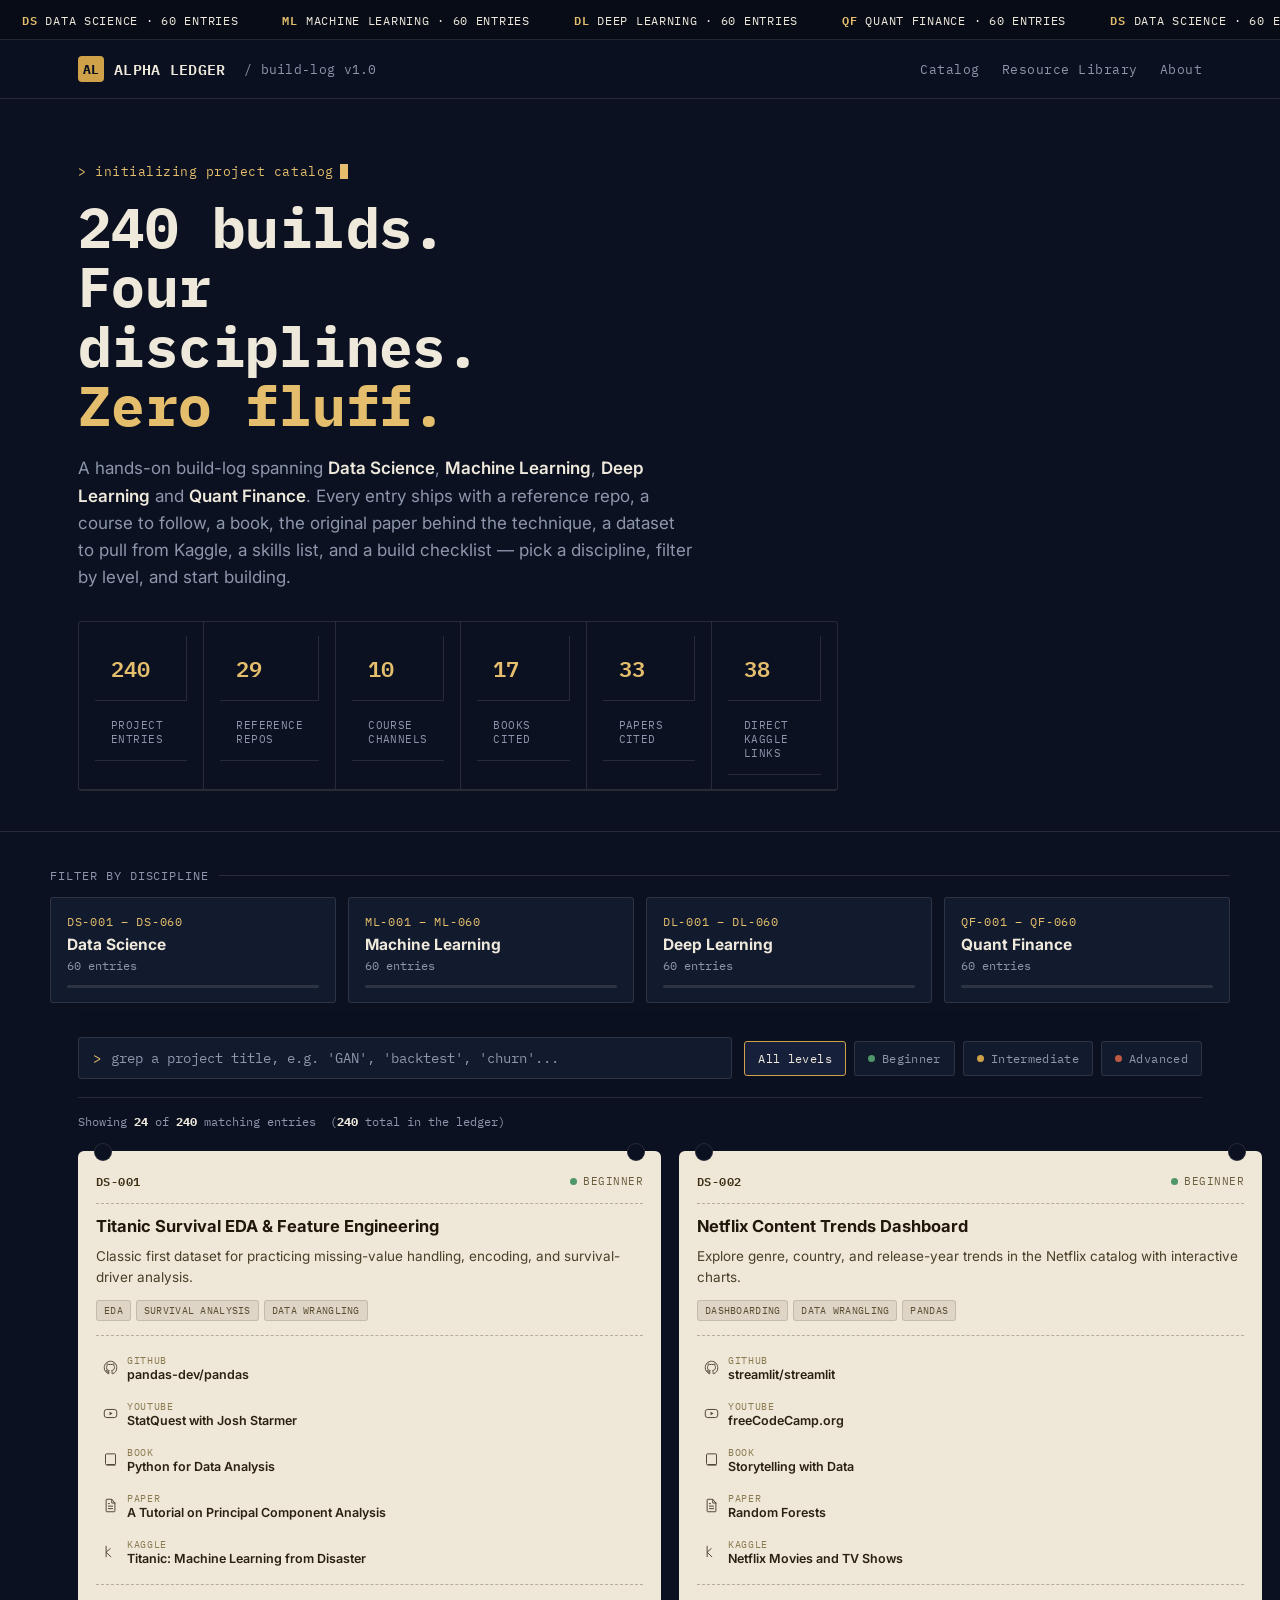
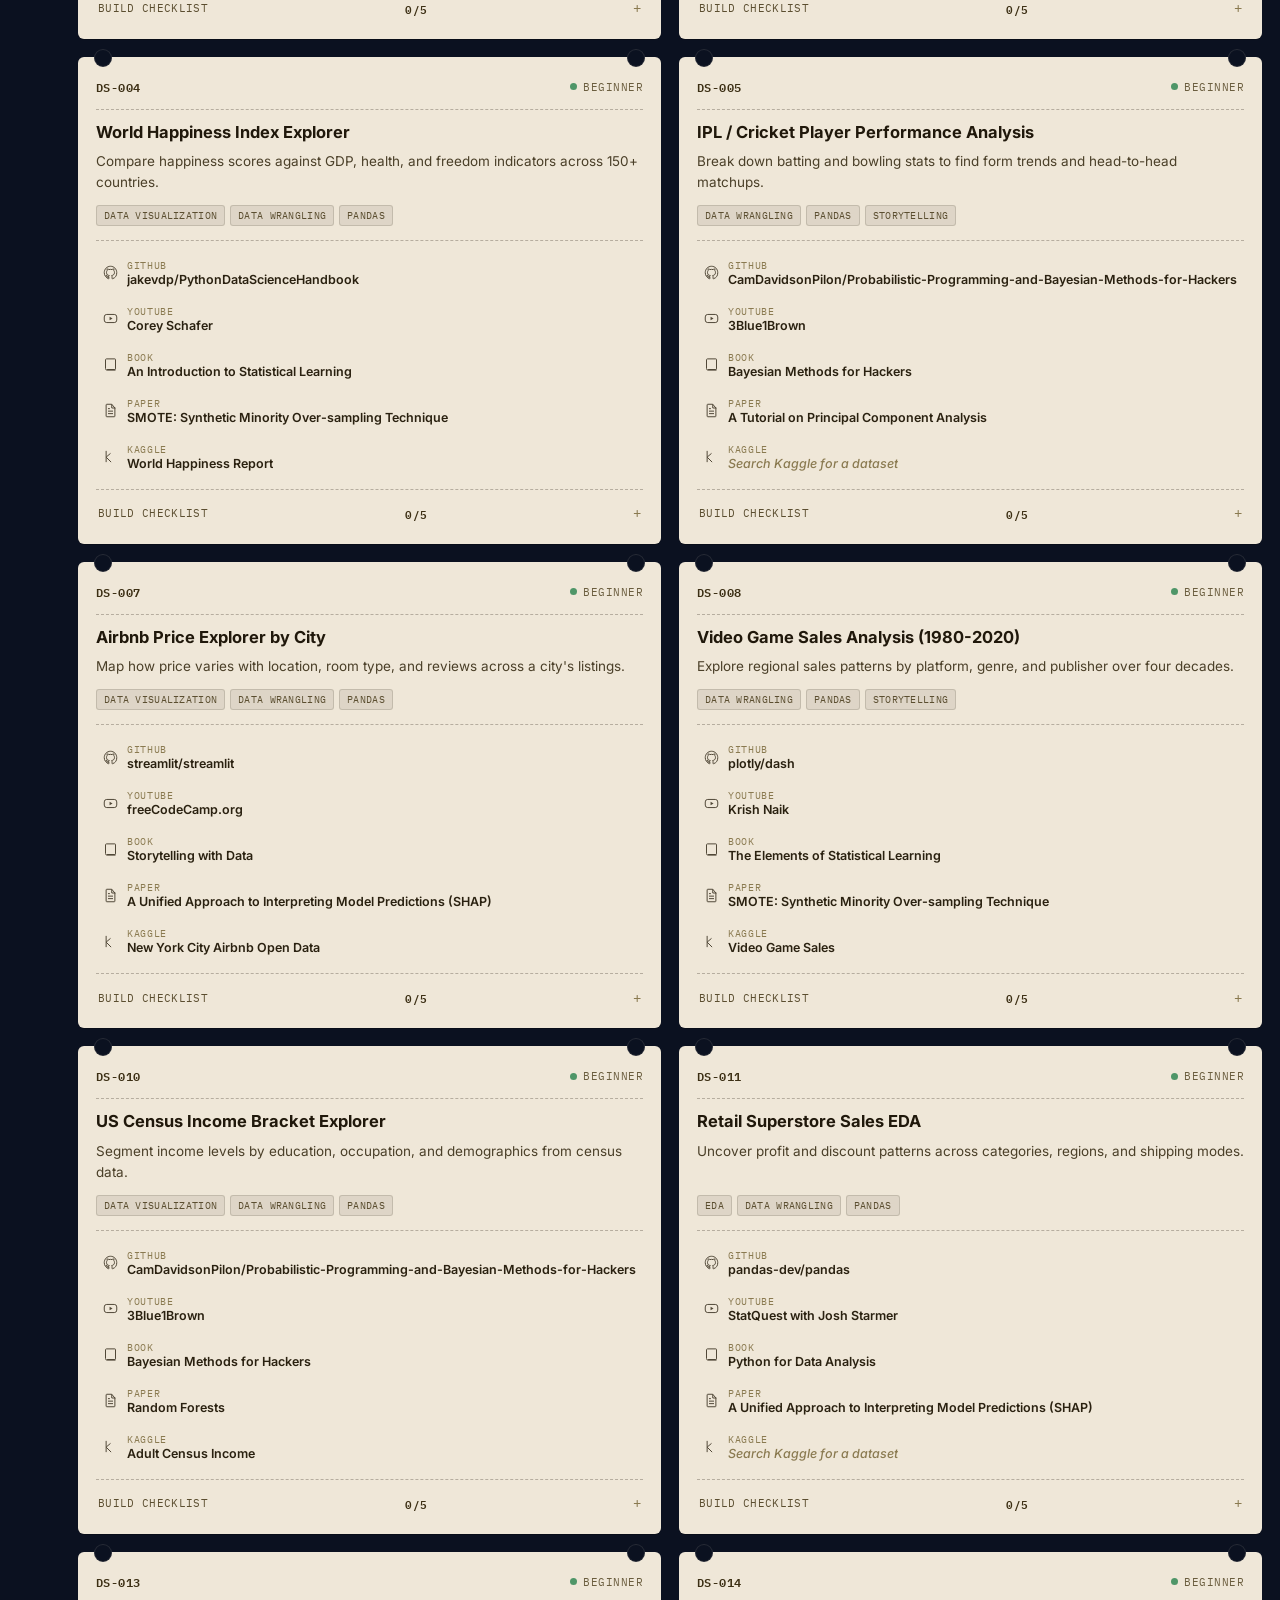
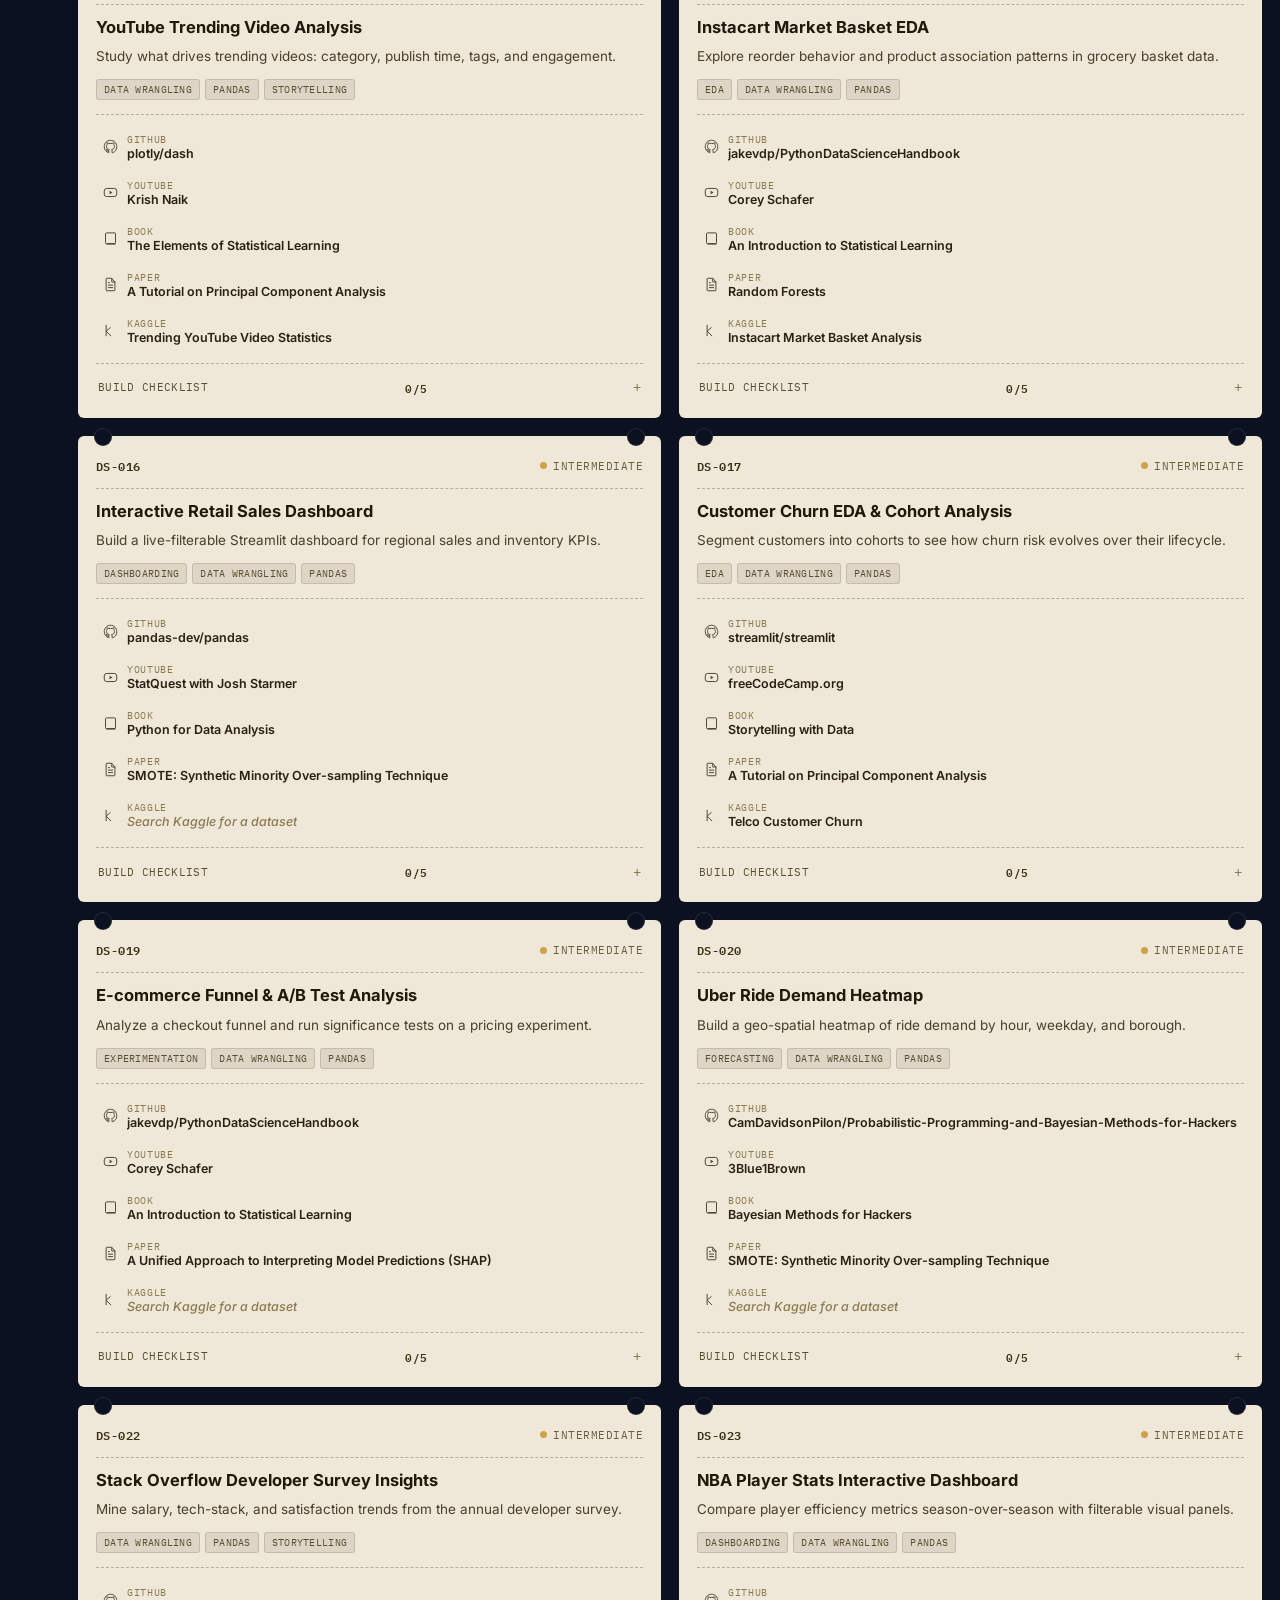
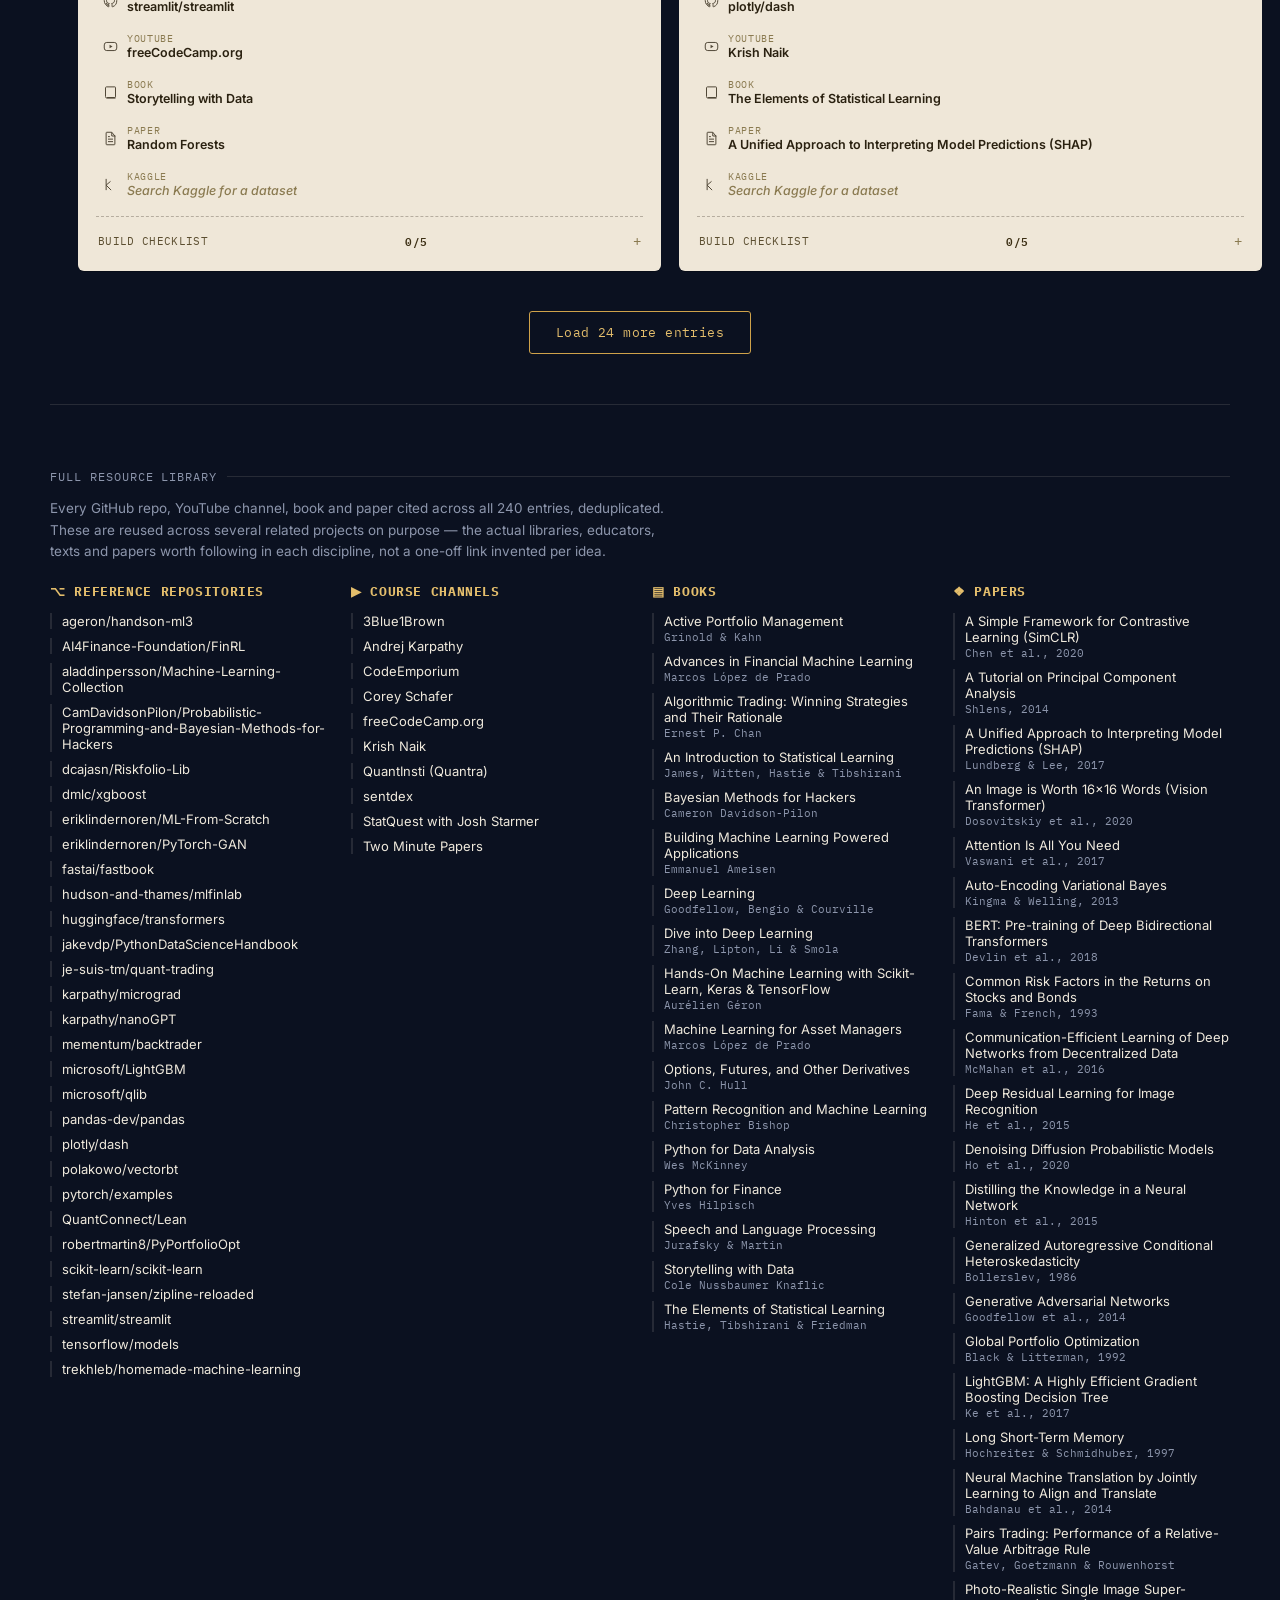
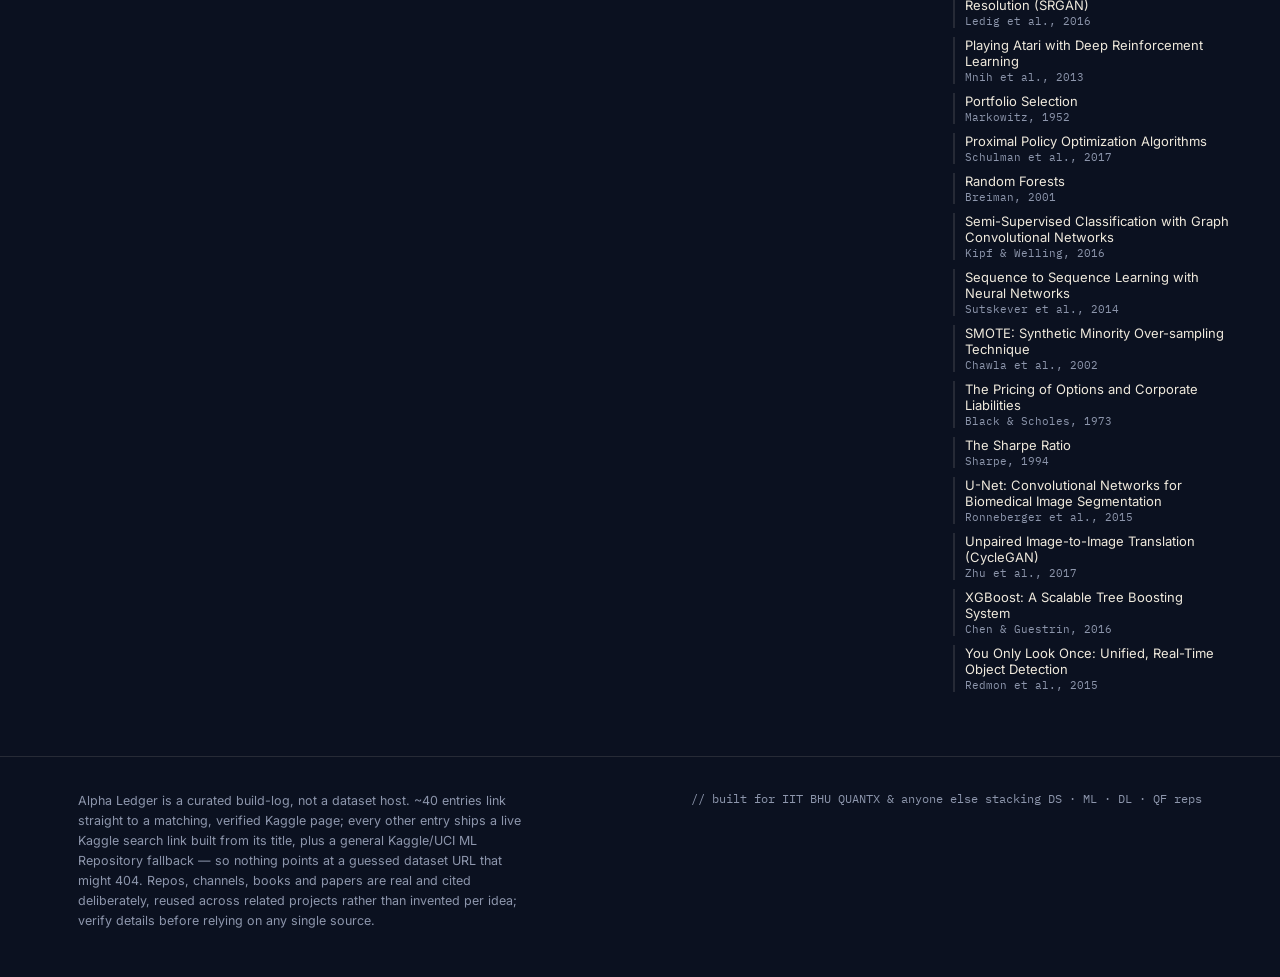
==== index.html @ 541d2e41 "Add files via upload" ====
<!DOCTYPE html>
<html lang="en">
<head>
<meta charset="UTF-8">
<meta name="viewport" content="width=device-width, initial-scale=1.0">
<title>Alpha Ledger — 240 Build-Along Projects for DS, ML, DL &amp; Quant Finance</title>
<meta name="description" content="A build-log of 240 hands-on projects across Data Science, Machine Learning, Deep Learning and Quant Finance — each entry ships with a reference repo, a course, a book, a paper, a Kaggle dataset, a skills list, and a build checklist.">
<link rel="preconnect" href="https://fonts.googleapis.com">
<link rel="preconnect" href="https://fonts.gstatic.com" crossorigin>
<link href="https://fonts.googleapis.com/css2?family=IBM+Plex+Mono:wght@400;500;600;700&family=Inter:wght@400;500;600;700;800&display=swap" rel="stylesheet">
<style>
  :root{
    --ink: #0B1120;
    --ink-panel: #121A2E;
    --ink-panel-2: #16203A;
    --line: rgba(238,231,214,0.12);
    --line-strong: rgba(238,231,214,0.22);
    --paper: #EFE7D8;
    --paper-dim: #E4DAC5;
    --ink-text: #EFE9DC;
    --ink-muted: #8D96AC;
    --gold: #CFA24A;
    --gold-bright: #E4BE6C;
    --green: #4F9668;
    --amber: #CFA24A;
    --red: #BD5843;
    --mono: 'IBM Plex Mono', ui-monospace, SFMono-Regular, Menlo, monospace;
    --sans: 'Inter', -apple-system, BlinkMacSystemFont, 'Segoe UI', sans-serif;
    --radius: 3px;
  }

  *{box-sizing:border-box;}
  html{scroll-behavior:smooth;}
  body{
    margin:0;
    background:var(--ink);
    color:var(--ink-text);
    font-family:var(--sans);
    -webkit-font-smoothing:antialiased;
  }
  a{color:inherit;}
  img,svg{display:block;}
  ::selection{background:var(--gold); color:var(--ink);}

  :focus-visible{outline:2px solid var(--gold-bright); outline-offset:2px;}

  .wrap{max-width:1180px; margin:0 auto; padding:0 28px;}

  /* ---------- Ticker ---------- */
  .ticker{
    background:#080C17;
    border-bottom:1px solid var(--line);
    overflow:hidden;
    white-space:nowrap;
    padding:9px 0;
  }
  .ticker-track{
    display:inline-flex;
    animation: ticker-scroll 38s linear infinite;
    will-change: transform;
  }
  .ticker-track span{
    font-family:var(--mono);
    font-size:12px;
    letter-spacing:0.06em;
    color:var(--ink-muted);
    padding:0 22px;
    display:inline-flex;
    align-items:center;
    gap:8px;
  }
  .ticker-track span b{ color:var(--gold-bright); font-weight:600; }
  .ticker-track span em{ color:var(--ink-text); font-style:normal; }
  @keyframes ticker-scroll{
    from{ transform:translateX(0); }
    to{ transform:translateX(-50%); }
  }

  /* ---------- Nav ---------- */
  header.site{
    position:sticky; top:0; z-index:40;
    background:rgba(11,17,32,0.92);
    backdrop-filter:blur(8px);
    border-bottom:1px solid var(--line);
  }
  nav.wrap{
    display:flex; align-items:center; justify-content:space-between;
    padding:16px 28px;
    gap:20px;
  }
  .brand{
    display:flex; align-items:center; gap:10px;
    font-family:var(--mono); font-weight:600; font-size:15px;
    letter-spacing:0.02em;
    text-decoration:none;
  }
  .brand .mark{
    width:26px; height:26px; border-radius:4px;
    background:var(--gold); color:var(--ink);
    display:flex; align-items:center; justify-content:center;
    font-family:var(--mono); font-weight:700; font-size:13px;
  }
  .brand small{ color:var(--ink-muted); font-weight:400; }
  .nav-links{
    display:flex; align-items:center; gap:22px;
    font-family:var(--mono); font-size:12.5px; letter-spacing:0.04em;
    color:var(--ink-muted);
  }
  .nav-links a{ text-decoration:none; }
  .nav-links a:hover{ color:var(--gold-bright); }

  /* ---------- Hero ---------- */
  .hero{ padding:64px 0 40px; border-bottom:1px solid var(--line); }
  .hero-eyebrow{
    font-family:var(--mono); font-size:13px; color:var(--gold-bright);
    letter-spacing:0.04em; margin-bottom:18px;
    display:flex; align-items:center; gap:2px;
  }
  .cursor{
    display:inline-block; width:8px; height:15px; background:var(--gold-bright);
    margin-left:4px; animation: blink 1s step-end infinite;
  }
  @media (prefers-reduced-motion: reduce){ .cursor{ animation:none; opacity:1; } }
  @keyframes blink{ 50%{ opacity:0; } }

  .hero h1{
    font-family:var(--mono);
    font-weight:700;
    font-size:clamp(32px, 5.2vw, 56px);
    line-height:1.06;
    letter-spacing:-0.01em;
    margin:0 0 20px;
    max-width:16ch;
  }
  .hero h1 .accent{ color:var(--gold-bright); }
  .hero p.lede{
    font-size:17px; line-height:1.6; color:var(--ink-muted);
    max-width:56ch; margin:0 0 30px;
  }
  .hero p.lede b{ color:var(--ink-text); font-weight:600; }

  .hero-stats{
    display:flex; flex-wrap:wrap; gap:0;
    border:1px solid var(--line); border-radius:var(--radius);
    overflow:hidden; max-width:760px;
  }
  .hero-stats div{
    flex:1 1 110px; padding:14px 16px;
    border-right:1px solid var(--line);
    border-bottom:1px solid var(--line);
  }
  .hero-stats div:last-child{ border-right:none; }
  .hero-stats .num{ font-family:var(--mono); font-size:22px; font-weight:600; color:var(--gold-bright); }
  .hero-stats .label{ font-family:var(--mono); font-size:11px; color:var(--ink-muted); letter-spacing:0.04em; margin-top:3px; text-transform:uppercase; }

  /* ---------- Category tiles ---------- */
  .categories{ padding:36px 0 8px; }
  .section-label{
    font-family:var(--mono); font-size:12px; letter-spacing:0.08em;
    color:var(--ink-muted); text-transform:uppercase; margin-bottom:14px;
    display:flex; align-items:center; gap:10px;
  }
  .section-label::after{ content:''; flex:1; height:1px; background:var(--line); }

  .cat-grid{
    display:grid; grid-template-columns:repeat(4,1fr); gap:12px;
  }
  .cat-tile{
    background:var(--ink-panel);
    border:1px solid var(--line);
    border-radius:var(--radius);
    padding:16px 16px 14px;
    cursor:pointer;
    text-align:left;
    font-family:inherit;
    color:inherit;
    transition:border-color .15s ease, background .15s ease, transform .15s ease;
    position:relative;
  }
  .cat-tile:hover{ border-color:var(--line-strong); transform:translateY(-2px); }
  .cat-tile.active{ border-color:var(--gold); background:var(--ink-panel-2); }
  .cat-tile .code{ font-family:var(--mono); font-size:12px; color:var(--gold-bright); letter-spacing:0.06em; }
  .cat-tile .name{ font-weight:700; font-size:15.5px; margin-top:6px; }
  .cat-tile .count{ font-family:var(--mono); font-size:12px; color:var(--ink-muted); margin-top:4px; }
  .cat-tile .bar{ height:3px; background:var(--line); border-radius:2px; margin-top:12px; overflow:hidden; }
  .cat-tile .bar i{ display:block; height:100%; width:100%; background:var(--gold); opacity:0; transition:opacity .15s; }
  .cat-tile.active .bar i{ opacity:1; }

  /* ---------- Controls ---------- */
  .controls{
    padding:26px 0 18px;
    display:flex; flex-wrap:wrap; gap:12px; align-items:center;
    border-bottom:1px solid var(--line);
    position:sticky; top:63px; z-index:30;
    background:rgba(11,17,32,0.96);
    backdrop-filter:blur(8px);
  }
  .search-box{
    display:flex; align-items:center; gap:8px;
    background:var(--ink-panel); border:1px solid var(--line); border-radius:var(--radius);
    padding:10px 14px; flex:1 1 260px; min-width:220px;
  }
  .search-box:focus-within{ border-color:var(--gold); }
  .search-box span.prompt{ font-family:var(--mono); color:var(--gold-bright); font-size:14px; }
  .search-box input{
    border:none; outline:none; background:transparent; color:var(--ink-text);
    font-family:var(--mono); font-size:13.5px; width:100%;
  }
  .search-box input::placeholder{ color:var(--ink-muted); }

  .diff-chips{ display:flex; gap:8px; flex-wrap:wrap; }
  .chip{
    font-family:var(--mono); font-size:12px; letter-spacing:0.03em;
    padding:9px 13px; border-radius:var(--radius); border:1px solid var(--line);
    background:var(--ink-panel); color:var(--ink-muted); cursor:pointer;
    display:flex; align-items:center; gap:7px;
    transition:all .15s;
  }
  .chip:hover{ color:var(--ink-text); border-color:var(--line-strong); }
  .chip.active{ color:var(--ink-text); border-color:var(--gold); background:var(--ink-panel-2); }
  .chip .dot{ width:7px; height:7px; border-radius:50%; background:var(--ink-muted); }
  .chip[data-diff="Beginner"] .dot{ background:var(--green); }
  .chip[data-diff="Intermediate"] .dot{ background:var(--amber); }
  .chip[data-diff="Advanced"] .dot{ background:var(--red); }

  .result-line{
    font-family:var(--mono); font-size:12px; color:var(--ink-muted);
    padding:16px 0 4px;
  }
  .result-line b{ color:var(--ink-text); }

  /* ---------- Grid & cards ---------- */
  .grid{
    display:grid; grid-template-columns:repeat(3, 1fr); gap:18px;
    padding:18px 0 10px;
  }
  .card{
    background:var(--paper);
    color:#20180B;
    border-radius:6px;
    position:relative;
    padding:16px 18px 17px;
    display:flex; flex-direction:column;
    box-shadow:0 1px 0 rgba(0,0,0,0.25);
  }
  .card::before, .card::after{
    content:'';
    position:absolute; top:-8px; width:16px; height:16px; border-radius:50%;
    background:var(--ink);
    border:1px solid var(--line);
  }
  .card::before{ left:16px; }
  .card::after{ right:16px; }

  .card-top{
    display:flex; align-items:center; justify-content:space-between;
    font-family:var(--mono); font-size:11.5px; letter-spacing:0.04em;
    padding-top:4px; margin-bottom:10px;
    color:#6B5E3F;
  }
  .card-top .pid{ font-weight:600; color:#3C2F14; }
  .card-top .diff{ display:flex; align-items:center; gap:6px; text-transform:uppercase; font-size:10.5px; }
  .card-top .diff .dot{ width:7px; height:7px; border-radius:50%; }
  .diff[data-d="Beginner"] .dot{ background:var(--green); }
  .diff[data-d="Intermediate"] .dot{ background:var(--amber); }
  .diff[data-d="Advanced"] .dot{ background:var(--red); }

  .perf{
    border-top:1px dashed rgba(32,24,11,0.28);
    margin:2px 0 12px;
  }

  .card h3{
    font-family:var(--sans); font-weight:700; font-size:16.5px; line-height:1.3;
    margin:0 0 8px;
  }
  .card p.blurb{
    font-size:13.5px; line-height:1.55; color:#4A3F28; margin:0 0 12px; flex:1;
  }

  .topic-chips{ display:flex; flex-wrap:wrap; gap:5px; margin:0 0 14px; }
  .topic-chips span{
    font-family:var(--mono); font-size:9.5px; letter-spacing:0.03em; text-transform:uppercase;
    background:rgba(32,24,11,0.08); color:#5B4E30; border:1px solid rgba(32,24,11,0.14);
    padding:3px 7px; border-radius:3px;
  }

  .res-list{ display:flex; flex-direction:column; gap:6px; border-top:1px dashed rgba(32,24,11,0.28); padding-top:12px; }
  .res-row{
    display:flex; align-items:center; gap:9px;
    text-decoration:none; color:#2A2110;
    font-size:12.5px;
    padding:6px 7px;
    border-radius:4px;
    transition:background .12s;
  }
  .res-row:hover{ background:rgba(32,24,11,0.07); }
  .res-row svg{ width:15px; height:15px; flex:0 0 auto; opacity:0.8; }
  .res-row .res-meta{ display:flex; flex-direction:column; overflow:hidden; }
  .res-row .res-kind{ font-family:var(--mono); font-size:9.5px; letter-spacing:0.07em; text-transform:uppercase; color:#8A7A50; }
  .res-row .res-name{ font-weight:600; white-space:nowrap; overflow:hidden; text-overflow:ellipsis; }
  .res-row .res-name.dim{ color:#8A7A50; font-weight:500; font-style:italic; }

  .checklist-block{
    margin-top:12px; border-top:1px dashed rgba(32,24,11,0.28); padding-top:10px;
  }
  .checklist-block summary{
    cursor:pointer; list-style:none; display:flex; align-items:center; justify-content:space-between;
    font-family:var(--mono); font-size:11px; letter-spacing:0.03em; text-transform:uppercase;
    color:#5B4E30; padding:4px 2px;
  }
  .checklist-block summary::-webkit-details-marker{ display:none; }
  .checklist-block summary::after{
    content:'+'; font-size:14px; color:#8A7A50; margin-left:8px; transition:transform .15s;
  }
  .checklist-block[open] summary::after{ content:'−'; }
  .checklist-block .progress{ font-weight:600; color:#3C2F14; }
  .checklist-items{ display:flex; flex-direction:column; gap:7px; margin:10px 0 2px; }
  .checklist-items label{
    display:flex; align-items:flex-start; gap:8px; font-size:12.5px; color:#3A2F17; line-height:1.4; cursor:pointer;
  }
  .checklist-items input[type="checkbox"]{
    margin-top:2px; accent-color:#8A6A2E; width:14px; height:14px; flex:0 0 auto; cursor:pointer;
  }
  .checklist-items input:checked + span{ text-decoration:line-through; color:#8A7A50; }

  .empty-state{
    grid-column:1/-1; text-align:center; padding:60px 20px; color:var(--ink-muted);
    font-family:var(--mono); font-size:13px; border:1px dashed var(--line); border-radius:var(--radius);
  }

  .load-more-wrap{ display:flex; justify-content:center; padding:30px 0 10px; }
  .load-more{
    font-family:var(--mono); font-size:13px; letter-spacing:0.03em;
    background:transparent; color:var(--gold-bright); border:1px solid var(--gold);
    padding:12px 26px; border-radius:var(--radius); cursor:pointer;
    transition:background .15s;
  }
  .load-more:hover{ background:rgba(207,162,74,0.1); }
  .load-more:disabled{ opacity:0.35; cursor:default; }

  /* ---------- Resource library ---------- */
  .library{ padding:64px 0; border-top:1px solid var(--line); margin-top:40px; }
  .library-grid{ display:grid; grid-template-columns:repeat(4,1fr); gap:24px; margin-top:20px; }
  .lib-col h4{
    font-family:var(--mono); font-size:12.5px; letter-spacing:0.05em; text-transform:uppercase;
    color:var(--gold-bright); margin:0 0 14px; display:flex; align-items:center; gap:8px;
  }
  .lib-col ul{ list-style:none; margin:0; padding:0; display:flex; flex-direction:column; gap:9px; }
  .lib-col li a{
    text-decoration:none; font-size:13px; color:var(--ink-text); display:flex; flex-direction:column;
    border-left:2px solid var(--line); padding-left:10px; transition:border-color .15s;
  }
  .lib-col li a:hover{ border-color:var(--gold); }
  .lib-col li a .sub{ font-family:var(--mono); font-size:11px; color:var(--ink-muted); margin-top:1px; }

  footer{
    border-top:1px solid var(--line); padding:34px 0 46px;
  }
  footer .wrap{ display:flex; flex-wrap:wrap; justify-content:space-between; gap:16px; align-items:flex-start; }
  footer p{
    font-size:12.5px; color:var(--ink-muted); max-width:56ch; line-height:1.6; margin:0;
  }
  footer .fmark{ font-family:var(--mono); font-size:12px; color:var(--ink-muted); }

  /* ---------- Responsive ---------- */
  @media (max-width: 980px){
    .grid{ grid-template-columns:repeat(2,1fr); }
    .cat-grid{ grid-template-columns:repeat(2,1fr); }
    .library-grid{ grid-template-columns:1fr 1fr; }
  }
  @media (max-width: 640px){
    .grid{ grid-template-columns:1fr; }
    .cat-grid{ grid-template-columns:1fr 1fr; }
    .library-grid{ grid-template-columns:1fr 1fr; }
    nav.wrap{ flex-wrap:wrap; }
    .nav-links{ display:none; }
    .hero{ padding:44px 0 32px; }
    .controls{ position:static; }
    .hero-stats div{ flex:1 1 45%; }
  }

  @media (prefers-reduced-motion: reduce){
    .ticker-track{ animation:none; }
    .cat-tile, .card{ transition:none; }
  }
</style>
</head>
<body>

<div class="ticker">
  <div class="ticker-track" id="tickerTrack"></div>
</div>

<header class="site">
  <nav class="wrap">
    <a href="#top" class="brand"><span class="mark">AL</span>ALPHA LEDGER<small>&nbsp;/ build-log v1.0</small></a>
    <div class="nav-links">
      <a href="#catalog">Catalog</a>
      <a href="#library">Resource Library</a>
      <a href="#about">About</a>
    </div>
  </nav>
</header>

<main>
  <section class="hero" id="top">
    <div class="wrap">
      <div class="hero-eyebrow">&gt; initializing project catalog<span class="cursor"></span></div>
      <h1>240 builds.<br>Four disciplines.<br><span class="accent">Zero fluff.</span></h1>
      <p class="lede">A hands-on build-log spanning <b>Data Science</b>, <b>Machine Learning</b>, <b>Deep Learning</b> and <b>Quant Finance</b>. Every entry ships with a reference repo, a course to follow, a book, the original paper behind the technique, a dataset to pull from Kaggle, a skills list, and a build checklist — pick a discipline, filter by level, and start building.</p>
      <div class="hero-stats" id="heroStats"></div>
    </div>
  </section>

  <section class="categories wrap" id="catalog">
    <div class="section-label">Filter by discipline</div>
    <div class="cat-grid" id="catGrid"></div>
  </section>

  <section class="wrap">
    <div class="controls">
      <label class="search-box">
        <span class="prompt">&gt;</span>
        <input id="searchInput" type="text" placeholder="grep a project title, e.g. 'GAN', 'backtest', 'churn'..." autocomplete="off">
      </label>
      <div class="diff-chips" id="diffChips">
        <button class="chip active" data-diff="All">All levels</button>
        <button class="chip" data-diff="Beginner"><span class="dot"></span>Beginner</button>
        <button class="chip" data-diff="Intermediate"><span class="dot"></span>Intermediate</button>
        <button class="chip" data-diff="Advanced"><span class="dot"></span>Advanced</button>
      </div>
    </div>
    <div class="result-line" id="resultLine"></div>
    <div class="grid" id="grid"></div>
    <div class="load-more-wrap">
      <button class="load-more" id="loadMoreBtn">Load 24 more entries</button>
    </div>
  </section>

  <section class="library wrap" id="library">
    <div class="section-label">Full resource library</div>
    <p style="color:var(--ink-muted); font-size:13.5px; max-width:70ch; line-height:1.6;">Every GitHub repo, YouTube channel, book and paper cited across all 240 entries, deduplicated. These are reused across several related projects on purpose — the actual libraries, educators, texts and papers worth following in each discipline, not a one-off link invented per idea.</p>
    <div class="library-grid">
      <div class="lib-col">
        <h4>⌥ Reference repositories</h4>
        <ul id="libRepos"></ul>
      </div>
      <div class="lib-col">
        <h4>▶ Course channels</h4>
        <ul id="libChannels"></ul>
      </div>
      <div class="lib-col">
        <h4>▤ Books</h4>
        <ul id="libBooks"></ul>
      </div>
      <div class="lib-col">
        <h4>❖ Papers</h4>
        <ul id="libPapers"></ul>
      </div>
    </div>
  </section>
</main>

<footer id="about">
  <div class="wrap">
    <p>Alpha Ledger is a curated build-log, not a dataset host. ~40 entries link straight to a matching, verified Kaggle page; every other entry ships a live Kaggle search link built from its title, plus a general Kaggle/UCI ML Repository fallback — so nothing points at a guessed dataset URL that might 404. Repos, channels, books and papers are real and cited deliberately, reused across related projects rather than invented per idea; verify details before relying on any single source.</p>
    <div class="fmark">// built for IIT BHU QUANTX &amp; anyone else stacking DS · ML · DL · QF reps</div>
  </div>
</footer>

<script id="project-data" type="application/json">[
  {
    "id": "DS-001",
    "category": "data-science",
    "categoryLabel": "Data Science",
    "title": "Titanic Survival EDA & Feature Engineering",
    "blurb": "Classic first dataset for practicing missing-value handling, encoding, and survival-driver analysis.",
    "difficulty": "Beginner",
    "topics": [
      "EDA",
      "Survival Analysis",
      "Data Wrangling"
    ],
    "github": {
      "name": "pandas-dev/pandas",
      "url": "https://github.com/pandas-dev/pandas"
    },
    "youtube": {
      "name": "StatQuest with Josh Starmer",
      "url": "https://www.youtube.com/@statquest"
    },
    "book": {
      "title": "Python for Data Analysis",
      "author": "Wes McKinney"
    },
    "paper": {
      "title": "A Tutorial on Principal Component Analysis",
      "authors": "Shlens, 2014",
      "url": "https://arxiv.org/abs/1404.1100"
    },
    "checklist": [
      "Source the dataset and load it into a notebook",
      "Clean & profile the data — nulls, dtypes, duplicates, outliers",
      "Explore with visualizations — distributions, correlations, trends",
      "Build the dashboard or report view",
      "Write up 3–5 key findings in plain language"
    ],
    "kaggle": {
      "name": "Titanic: Machine Learning from Disaster",
      "url": "https://www.kaggle.com/c/titanic"
    }
  },
  {
    "id": "DS-002",
    "category": "data-science",
    "categoryLabel": "Data Science",
    "title": "Netflix Content Trends Dashboard",
    "blurb": "Explore genre, country, and release-year trends in the Netflix catalog with interactive charts.",
    "difficulty": "Beginner",
    "topics": [
      "Dashboarding",
      "Data Wrangling",
      "pandas"
    ],
    "github": {
      "name": "streamlit/streamlit",
      "url": "https://github.com/streamlit/streamlit"
    },
    "youtube": {
      "name": "freeCodeCamp.org",
      "url": "https://www.youtube.com/@freecodecamp"
    },
    "book": {
      "title": "Storytelling with Data",
      "author": "Cole Nussbaumer Knaflic"
    },
    "paper": {
      "title": "Random Forests",
      "authors": "Breiman, 2001",
      "url": "https://www.stat.berkeley.edu/~breiman/randomforest2001.pdf"
    },
    "checklist": [
      "Source the dataset and load it into a notebook",
      "Clean & profile the data — nulls, dtypes, duplicates, outliers",
      "Explore with visualizations — distributions, correlations, trends",
      "Build the dashboard or report view",
      "Write up 3–5 key findings in plain language"
    ],
    "kaggle": {
      "name": "Netflix Movies and TV Shows",
      "url": "https://www.kaggle.com/datasets/shivamb/netflix-shows"
    }
  },
  {
    "id": "DS-003",
    "category": "data-science",
    "categoryLabel": "Data Science",
    "title": "COVID-19 Global Case Tracker",
    "blurb": "Visualize case and vaccination trends across countries using public health datasets.",
    "difficulty": "Beginner",
    "topics": [
      "Data Wrangling",
      "pandas",
      "Storytelling"
    ],
    "github": {
      "name": "plotly/dash",
      "url": "https://github.com/plotly/dash"
    },
    "youtube": {
      "name": "Krish Naik",
      "url": "https://www.youtube.com/@krishnaik06"
    },
    "book": {
      "title": "The Elements of Statistical Learning",
      "author": "Hastie, Tibshirani & Friedman"
    },
    "paper": {
      "title": "A Unified Approach to Interpreting Model Predictions (SHAP)",
      "authors": "Lundberg & Lee, 2017",
      "url": "https://arxiv.org/abs/1705.07874"
    },
    "checklist": [
      "Source the dataset and load it into a notebook",
      "Clean & profile the data — nulls, dtypes, duplicates, outliers",
      "Explore with visualizations — distributions, correlations, trends",
      "Build the dashboard or report view",
      "Write up 3–5 key findings in plain language"
    ],
    "kaggle": {
      "name": "Novel Corona Virus 2019 Dataset",
      "url": "https://www.kaggle.com/datasets/sudalairajkumar/novel-corona-virus-2019-dataset"
    }
  },
  {
    "id": "DS-004",
    "category": "data-science",
    "categoryLabel": "Data Science",
    "title": "World Happiness Index Explorer",
    "blurb": "Compare happiness scores against GDP, health, and freedom indicators across 150+ countries.",
    "difficulty": "Beginner",
    "topics": [
      "Data Visualization",
      "Data Wrangling",
      "pandas"
    ],
    "github": {
      "name": "jakevdp/PythonDataScienceHandbook",
      "url": "https://github.com/jakevdp/PythonDataScienceHandbook"
    },
    "youtube": {
      "name": "Corey Schafer",
      "url": "https://www.youtube.com/@coreyms"
    },
    "book": {
      "title": "An Introduction to Statistical Learning",
      "author": "James, Witten, Hastie & Tibshirani"
    },
    "paper": {
      "title": "SMOTE: Synthetic Minority Over-sampling Technique",
      "authors": "Chawla et al., 2002",
      "url": "https://arxiv.org/abs/1106.1813"
    },
    "checklist": [
      "Source the dataset and load it into a notebook",
      "Clean & profile the data — nulls, dtypes, duplicates, outliers",
      "Explore with visualizations — distributions, correlations, trends",
      "Build the dashboard or report view",
      "Write up 3–5 key findings in plain language"
    ],
    "kaggle": {
      "name": "World Happiness Report",
      "url": "https://www.kaggle.com/datasets/unsdsn/world-happiness"
    }
  },
  {
    "id": "DS-005",
    "category": "data-science",
    "categoryLabel": "Data Science",
    "title": "IPL / Cricket Player Performance Analysis",
    "blurb": "Break down batting and bowling stats to find form trends and head-to-head matchups.",
    "difficulty": "Beginner",
    "topics": [
      "Data Wrangling",
      "pandas",
      "Storytelling"
    ],
    "github": {
      "name": "CamDavidsonPilon/Probabilistic-Programming-and-Bayesian-Methods-for-Hackers",
      "url": "https://github.com/CamDavidsonPilon/Probabilistic-Programming-and-Bayesian-Methods-for-Hackers"
    },
    "youtube": {
      "name": "3Blue1Brown",
      "url": "https://www.youtube.com/@3blue1brown"
    },
    "book": {
      "title": "Bayesian Methods for Hackers",
      "author": "Cameron Davidson-Pilon"
    },
    "paper": {
      "title": "A Tutorial on Principal Component Analysis",
      "authors": "Shlens, 2014",
      "url": "https://arxiv.org/abs/1404.1100"
    },
    "checklist": [
      "Source the dataset and load it into a notebook",
      "Clean & profile the data — nulls, dtypes, duplicates, outliers",
      "Explore with visualizations — distributions, correlations, trends",
      "Build the dashboard or report view",
      "Write up 3–5 key findings in plain language"
    ]
  },
  {
    "id": "DS-006",
    "category": "data-science",
    "categoryLabel": "Data Science",
    "title": "Spotify Listening Trends Visualizer",
    "blurb": "Analyze audio features like tempo and danceability across genres and decades.",
    "difficulty": "Beginner",
    "topics": [
      "Data Wrangling",
      "pandas",
      "Storytelling"
    ],
    "github": {
      "name": "pandas-dev/pandas",
      "url": "https://github.com/pandas-dev/pandas"
    },
    "youtube": {
      "name": "StatQuest with Josh Starmer",
      "url": "https://www.youtube.com/@statquest"
    },
    "book": {
      "title": "Python for Data Analysis",
      "author": "Wes McKinney"
    },
    "paper": {
      "title": "Random Forests",
      "authors": "Breiman, 2001",
      "url": "https://www.stat.berkeley.edu/~breiman/randomforest2001.pdf"
    },
    "checklist": [
      "Source the dataset and load it into a notebook",
      "Clean & profile the data — nulls, dtypes, duplicates, outliers",
      "Explore with visualizations — distributions, correlations, trends",
      "Build the dashboard or report view",
      "Write up 3–5 key findings in plain language"
    ]
  },
  {
    "id": "DS-007",
    "category": "data-science",
    "categoryLabel": "Data Science",
    "title": "Airbnb Price Explorer by City",
    "blurb": "Map how price varies with location, room type, and reviews across a city's listings.",
    "difficulty": "Beginner",
    "topics": [
      "Data Visualization",
      "Data Wrangling",
      "pandas"
    ],
    "github": {
      "name": "streamlit/streamlit",
      "url": "https://github.com/streamlit/streamlit"
    },
    "youtube": {
      "name": "freeCodeCamp.org",
      "url": "https://www.youtube.com/@freecodecamp"
    },
    "book": {
      "title": "Storytelling with Data",
      "author": "Cole Nussbaumer Knaflic"
    },
    "paper": {
      "title": "A Unified Approach to Interpreting Model Predictions (SHAP)",
      "authors": "Lundberg & Lee, 2017",
      "url": "https://arxiv.org/abs/1705.07874"
    },
    "checklist": [
      "Source the dataset and load it into a notebook",
      "Clean & profile the data — nulls, dtypes, duplicates, outliers",
      "Explore with visualizations — distributions, correlations, trends",
      "Build the dashboard or report view",
      "Write up 3–5 key findings in plain language"
    ],
    "kaggle": {
      "name": "New York City Airbnb Open Data",
      "url": "https://www.kaggle.com/datasets/dgomonov/new-york-city-airbnb-open-data"
    }
  },
  {
    "id": "DS-008",
    "category": "data-science",
    "categoryLabel": "Data Science",
    "title": "Video Game Sales Analysis (1980-2020)",
    "blurb": "Explore regional sales patterns by platform, genre, and publisher over four decades.",
    "difficulty": "Beginner",
    "topics": [
      "Data Wrangling",
      "pandas",
      "Storytelling"
    ],
    "github": {
      "name": "plotly/dash",
      "url": "https://github.com/plotly/dash"
    },
    "youtube": {
      "name": "Krish Naik",
      "url": "https://www.youtube.com/@krishnaik06"
    },
    "book": {
      "title": "The Elements of Statistical Learning",
      "author": "Hastie, Tibshirani & Friedman"
    },
    "paper": {
      "title": "SMOTE: Synthetic Minority Over-sampling Technique",
      "authors": "Chawla et al., 2002",
      "url": "https://arxiv.org/abs/1106.1813"
    },
    "checklist": [
      "Source the dataset and load it into a notebook",
      "Clean & profile the data — nulls, dtypes, duplicates, outliers",
      "Explore with visualizations — distributions, correlations, trends",
      "Build the dashboard or report view",
      "Write up 3–5 key findings in plain language"
    ],
    "kaggle": {
      "name": "Video Game Sales",
      "url": "https://www.kaggle.com/datasets/gregorut/videogamesales"
    }
  },
  {
    "id": "DS-009",
    "category": "data-science",
    "categoryLabel": "Data Science",
    "title": "Global Population Growth Storyboard",
    "blurb": "Build a narrative visualization of population shifts and aging trends by region.",
    "difficulty": "Beginner",
    "topics": [
      "Data Wrangling",
      "pandas",
      "Storytelling"
    ],
    "github": {
      "name": "jakevdp/PythonDataScienceHandbook",
      "url": "https://github.com/jakevdp/PythonDataScienceHandbook"
    },
    "youtube": {
      "name": "Corey Schafer",
      "url": "https://www.youtube.com/@coreyms"
    },
    "book": {
      "title": "An Introduction to Statistical Learning",
      "author": "James, Witten, Hastie & Tibshirani"
    },
    "paper": {
      "title": "A Tutorial on Principal Component Analysis",
      "authors": "Shlens, 2014",
      "url": "https://arxiv.org/abs/1404.1100"
    },
    "checklist": [
      "Source the dataset and load it into a notebook",
      "Clean & profile the data — nulls, dtypes, duplicates, outliers",
      "Explore with visualizations — distributions, correlations, trends",
      "Build the dashboard or report view",
      "Write up 3–5 key findings in plain language"
    ]
  },
  {
    "id": "DS-010",
    "category": "data-science",
    "categoryLabel": "Data Science",
    "title": "US Census Income Bracket Explorer",
    "blurb": "Segment income levels by education, occupation, and demographics from census data.",
    "difficulty": "Beginner",
    "topics": [
      "Data Visualization",
      "Data Wrangling",
      "pandas"
    ],
    "github": {
      "name": "CamDavidsonPilon/Probabilistic-Programming-and-Bayesian-Methods-for-Hackers",
      "url": "https://github.com/CamDavidsonPilon/Probabilistic-Programming-and-Bayesian-Methods-for-Hackers"
    },
    "youtube": {
      "name": "3Blue1Brown",
      "url": "https://www.youtube.com/@3blue1brown"
    },
    "book": {
      "title": "Bayesian Methods for Hackers",
      "author": "Cameron Davidson-Pilon"
    },
    "paper": {
      "title": "Random Forests",
      "authors": "Breiman, 2001",
      "url": "https://www.stat.berkeley.edu/~breiman/randomforest2001.pdf"
    },
    "checklist": [
      "Source the dataset and load it into a notebook",
      "Clean & profile the data — nulls, dtypes, duplicates, outliers",
      "Explore with visualizations — distributions, correlations, trends",
      "Build the dashboard or report view",
      "Write up 3–5 key findings in plain language"
    ],
    "kaggle": {
      "name": "Adult Census Income",
      "url": "https://www.kaggle.com/datasets/uciml/adult-census-income"
    }
  },
  {
    "id": "DS-011",
    "category": "data-science",
    "categoryLabel": "Data Science",
    "title": "Retail Superstore Sales EDA",
    "blurb": "Uncover profit and discount patterns across categories, regions, and shipping modes.",
    "difficulty": "Beginner",
    "topics": [
      "EDA",
      "Data Wrangling",
      "pandas"
    ],
    "github": {
      "name": "pandas-dev/pandas",
      "url": "https://github.com/pandas-dev/pandas"
    },
    "youtube": {
      "name": "StatQuest with Josh Starmer",
      "url": "https://www.youtube.com/@statquest"
    },
    "book": {
      "title": "Python for Data Analysis",
      "author": "Wes McKinney"
    },
    "paper": {
      "title": "A Unified Approach to Interpreting Model Predictions (SHAP)",
      "authors": "Lundberg & Lee, 2017",
      "url": "https://arxiv.org/abs/1705.07874"
    },
    "checklist": [
      "Source the dataset and load it into a notebook",
      "Clean & profile the data — nulls, dtypes, duplicates, outliers",
      "Explore with visualizations — distributions, correlations, trends",
      "Build the dashboard or report view",
      "Write up 3–5 key findings in plain language"
    ]
  },
  {
    "id": "DS-012",
    "category": "data-science",
    "categoryLabel": "Data Science",
    "title": "Olympic Medal Trends Since 1896",
    "blurb": "Track medal counts by country, sport, and gender across Olympic history.",
    "difficulty": "Beginner",
    "topics": [
      "EDA",
      "Data Wrangling",
      "pandas"
    ],
    "github": {
      "name": "streamlit/streamlit",
      "url": "https://github.com/streamlit/streamlit"
    },
    "youtube": {
      "name": "freeCodeCamp.org",
      "url": "https://www.youtube.com/@freecodecamp"
    },
    "book": {
      "title": "Storytelling with Data",
      "author": "Cole Nussbaumer Knaflic"
    },
    "paper": {
      "title": "SMOTE: Synthetic Minority Over-sampling Technique",
      "authors": "Chawla et al., 2002",
      "url": "https://arxiv.org/abs/1106.1813"
    },
    "checklist": [
      "Source the dataset and load it into a notebook",
      "Clean & profile the data — nulls, dtypes, duplicates, outliers",
      "Explore with visualizations — distributions, correlations, trends",
      "Build the dashboard or report view",
      "Write up 3–5 key findings in plain language"
    ]
  },
  {
    "id": "DS-013",
    "category": "data-science",
    "categoryLabel": "Data Science",
    "title": "YouTube Trending Video Analysis",
    "blurb": "Study what drives trending videos: category, publish time, tags, and engagement.",
    "difficulty": "Beginner",
    "topics": [
      "Data Wrangling",
      "pandas",
      "Storytelling"
    ],
    "github": {
      "name": "plotly/dash",
      "url": "https://github.com/plotly/dash"
    },
    "youtube": {
      "name": "Krish Naik",
      "url": "https://www.youtube.com/@krishnaik06"
    },
    "book": {
      "title": "The Elements of Statistical Learning",
      "author": "Hastie, Tibshirani & Friedman"
    },
    "paper": {
      "title": "A Tutorial on Principal Component Analysis",
      "authors": "Shlens, 2014",
      "url": "https://arxiv.org/abs/1404.1100"
    },
    "checklist": [
      "Source the dataset and load it into a notebook",
      "Clean & profile the data — nulls, dtypes, duplicates, outliers",
      "Explore with visualizations — distributions, correlations, trends",
      "Build the dashboard or report view",
      "Write up 3–5 key findings in plain language"
    ],
    "kaggle": {
      "name": "Trending YouTube Video Statistics",
      "url": "https://www.kaggle.com/datasets/datasnaek/youtube-new"
    }
  },
  {
    "id": "DS-014",
    "category": "data-science",
    "categoryLabel": "Data Science",
    "title": "Instacart Market Basket EDA",
    "blurb": "Explore reorder behavior and product association patterns in grocery basket data.",
    "difficulty": "Beginner",
    "topics": [
      "EDA",
      "Data Wrangling",
      "pandas"
    ],
    "github": {
      "name": "jakevdp/PythonDataScienceHandbook",
      "url": "https://github.com/jakevdp/PythonDataScienceHandbook"
    },
    "youtube": {
      "name": "Corey Schafer",
      "url": "https://www.youtube.com/@coreyms"
    },
    "book": {
      "title": "An Introduction to Statistical Learning",
      "author": "James, Witten, Hastie & Tibshirani"
    },
    "paper": {
      "title": "Random Forests",
      "authors": "Breiman, 2001",
      "url": "https://www.stat.berkeley.edu/~breiman/randomforest2001.pdf"
    },
    "checklist": [
      "Source the dataset and load it into a notebook",
      "Clean & profile the data — nulls, dtypes, duplicates, outliers",
      "Explore with visualizations — distributions, correlations, trends",
      "Build the dashboard or report view",
      "Write up 3–5 key findings in plain language"
    ],
    "kaggle": {
      "name": "Instacart Market Basket Analysis",
      "url": "https://www.kaggle.com/c/instacart-market-basket-analysis"
    }
  },
  {
    "id": "DS-015",
    "category": "data-science",
    "categoryLabel": "Data Science",
    "title": "Air Quality Index City Comparison",
    "blurb": "Compare pollutant levels and seasonal AQI trends across major cities.",
    "difficulty": "Beginner",
    "topics": [
      "Data Wrangling",
      "pandas",
      "Storytelling"
    ],
    "github": {
      "name": "CamDavidsonPilon/Probabilistic-Programming-and-Bayesian-Methods-for-Hackers",
      "url": "https://github.com/CamDavidsonPilon/Probabilistic-Programming-and-Bayesian-Methods-for-Hackers"
    },
    "youtube": {
      "name": "3Blue1Brown",
      "url": "https://www.youtube.com/@3blue1brown"
    },
    "book": {
      "title": "Bayesian Methods for Hackers",
      "author": "Cameron Davidson-Pilon"
    },
    "paper": {
      "title": "A Unified Approach to Interpreting Model Predictions (SHAP)",
      "authors": "Lundberg & Lee, 2017",
      "url": "https://arxiv.org/abs/1705.07874"
    },
    "checklist": [
      "Source the dataset and load it into a notebook",
      "Clean & profile the data — nulls, dtypes, duplicates, outliers",
      "Explore with visualizations — distributions, correlations, trends",
      "Build the dashboard or report view",
      "Write up 3–5 key findings in plain language"
    ]
  },
  {
    "id": "DS-016",
    "category": "data-science",
    "categoryLabel": "Data Science",
    "title": "Interactive Retail Sales Dashboard",
    "blurb": "Build a live-filterable Streamlit dashboard for regional sales and inventory KPIs.",
    "difficulty": "Intermediate",
    "topics": [
      "Dashboarding",
      "Data Wrangling",
      "pandas"
    ],
    "github": {
      "name": "pandas-dev/pandas",
      "url": "https://github.com/pandas-dev/pandas"
    },
    "youtube": {
      "name": "StatQuest with Josh Starmer",
      "url": "https://www.youtube.com/@statquest"
    },
    "book": {
      "title": "Python for Data Analysis",
      "author": "Wes McKinney"
    },
    "paper": {
      "title": "SMOTE: Synthetic Minority Over-sampling Technique",
      "authors": "Chawla et al., 2002",
      "url": "https://arxiv.org/abs/1106.1813"
    },
    "checklist": [
      "Source the dataset and load it into a notebook",
      "Clean & profile the data — nulls, dtypes, duplicates, outliers",
      "Explore with visualizations — distributions, correlations, trends",
      "Build the dashboard or report view",
      "Write up 3–5 key findings in plain language"
    ]
  },
  {
    "id": "DS-017",
    "category": "data-science",
    "categoryLabel": "Data Science",
    "title": "Customer Churn EDA & Cohort Analysis",
    "blurb": "Segment customers into cohorts to see how churn risk evolves over their lifecycle.",
    "difficulty": "Intermediate",
    "topics": [
      "EDA",
      "Data Wrangling",
      "pandas"
    ],
    "github": {
      "name": "streamlit/streamlit",
      "url": "https://github.com/streamlit/streamlit"
    },
    "youtube": {
      "name": "freeCodeCamp.org",
      "url": "https://www.youtube.com/@freecodecamp"
    },
    "book": {
      "title": "Storytelling with Data",
      "author": "Cole Nussbaumer Knaflic"
    },
    "paper": {
      "title": "A Tutorial on Principal Component Analysis",
      "authors": "Shlens, 2014",
      "url": "https://arxiv.org/abs/1404.1100"
    },
    "checklist": [
      "Source the dataset and load it into a notebook",
      "Clean & profile the data — nulls, dtypes, duplicates, outliers",
      "Explore with visualizations — distributions, correlations, trends",
      "Build the dashboard or report view",
      "Write up 3–5 key findings in plain language"
    ],
    "kaggle": {
      "name": "Telco Customer Churn",
      "url": "https://www.kaggle.com/datasets/blastchar/telco-customer-churn"
    }
  },
  {
    "id": "DS-018",
    "category": "data-science",
    "categoryLabel": "Data Science",
    "title": "Real-Time COVID Dashboard with Live API",
    "blurb": "Pull live case data from a public API and auto-refresh a monitoring dashboard.",
    "difficulty": "Intermediate",
    "topics": [
      "Dashboarding",
      "Data Wrangling",
      "pandas"
    ],
    "github": {
      "name": "plotly/dash",
      "url": "https://github.com/plotly/dash"
    },
    "youtube": {
      "name": "Krish Naik",
      "url": "https://www.youtube.com/@krishnaik06"
    },
    "book": {
      "title": "The Elements of Statistical Learning",
      "author": "Hastie, Tibshirani & Friedman"
    },
    "paper": {
      "title": "Random Forests",
      "authors": "Breiman, 2001",
      "url": "https://www.stat.berkeley.edu/~breiman/randomforest2001.pdf"
    },
    "checklist": [
      "Source the dataset and load it into a notebook",
      "Clean & profile the data — nulls, dtypes, duplicates, outliers",
      "Explore with visualizations — distributions, correlations, trends",
      "Build the dashboard or report view",
      "Write up 3–5 key findings in plain language"
    ]
  },
  {
    "id": "DS-019",
    "category": "data-science",
    "categoryLabel": "Data Science",
    "title": "E-commerce Funnel & A/B Test Analysis",
    "blurb": "Analyze a checkout funnel and run significance tests on a pricing experiment.",
    "difficulty": "Intermediate",
    "topics": [
      "Experimentation",
      "Data Wrangling",
      "pandas"
    ],
    "github": {
      "name": "jakevdp/PythonDataScienceHandbook",
      "url": "https://github.com/jakevdp/PythonDataScienceHandbook"
    },
    "youtube": {
      "name": "Corey Schafer",
      "url": "https://www.youtube.com/@coreyms"
    },
    "book": {
      "title": "An Introduction to Statistical Learning",
      "author": "James, Witten, Hastie & Tibshirani"
    },
    "paper": {
      "title": "A Unified Approach to Interpreting Model Predictions (SHAP)",
      "authors": "Lundberg & Lee, 2017",
      "url": "https://arxiv.org/abs/1705.07874"
    },
    "checklist": [
      "Source the dataset and load it into a notebook",
      "Clean & profile the data — nulls, dtypes, duplicates, outliers",
      "Explore with visualizations — distributions, correlations, trends",
      "Build the dashboard or report view",
      "Write up 3–5 key findings in plain language"
    ]
  },
  {
    "id": "DS-020",
    "category": "data-science",
    "categoryLabel": "Data Science",
    "title": "Uber Ride Demand Heatmap",
    "blurb": "Build a geo-spatial heatmap of ride demand by hour, weekday, and borough.",
    "difficulty": "Intermediate",
    "topics": [
      "Forecasting",
      "Data Wrangling",
      "pandas"
    ],
    "github": {
      "name": "CamDavidsonPilon/Probabilistic-Programming-and-Bayesian-Methods-for-Hackers",
      "url": "https://github.com/CamDavidsonPilon/Probabilistic-Programming-and-Bayesian-Methods-for-Hackers"
    },
    "youtube": {
      "name": "3Blue1Brown",
      "url": "https://www.youtube.com/@3blue1brown"
    },
    "book": {
      "title": "Bayesian Methods for Hackers",
      "author": "Cameron Davidson-Pilon"
    },
    "paper": {
      "title": "SMOTE: Synthetic Minority Over-sampling Technique",
      "authors": "Chawla et al., 2002",
      "url": "https://arxiv.org/abs/1106.1813"
    },
    "checklist": [
      "Source the dataset and load it into a notebook",
      "Clean & profile the data — nulls, dtypes, duplicates, outliers",
      "Explore with visualizations — distributions, correlations, trends",
      "Build the dashboard or report view",
      "Write up 3–5 key findings in plain language"
    ]
  },
  {
    "id": "DS-021",
    "category": "data-science",
    "categoryLabel": "Data Science",
    "title": "HR Attrition & Workforce Analytics Dashboard",
    "blurb": "Surface attrition drivers by department, tenure, and satisfaction score.",
    "difficulty": "Intermediate",
    "topics": [
      "Dashboarding",
      "Data Wrangling",
      "pandas"
    ],
    "github": {
      "name": "pandas-dev/pandas",
      "url": "https://github.com/pandas-dev/pandas"
    },
    "youtube": {
      "name": "StatQuest with Josh Starmer",
      "url": "https://www.youtube.com/@statquest"
    },
    "book": {
      "title": "Python for Data Analysis",
      "author": "Wes McKinney"
    },
    "paper": {
      "title": "A Tutorial on Principal Component Analysis",
      "authors": "Shlens, 2014",
      "url": "https://arxiv.org/abs/1404.1100"
    },
    "checklist": [
      "Source the dataset and load it into a notebook",
      "Clean & profile the data — nulls, dtypes, duplicates, outliers",
      "Explore with visualizations — distributions, correlations, trends",
      "Build the dashboard or report view",
      "Write up 3–5 key findings in plain language"
    ],
    "kaggle": {
      "name": "IBM HR Analytics Employee Attrition",
      "url": "https://www.kaggle.com/datasets/pavansubhasht/ibm-hr-analytics-attrition-dataset"
    }
  },
  {
    "id": "DS-022",
    "category": "data-science",
    "categoryLabel": "Data Science",
    "title": "Stack Overflow Developer Survey Insights",
    "blurb": "Mine salary, tech-stack, and satisfaction trends from the annual developer survey.",
    "difficulty": "Intermediate",
    "topics": [
      "Data Wrangling",
      "pandas",
      "Storytelling"
    ],
    "github": {
      "name": "streamlit/streamlit",
      "url": "https://github.com/streamlit/streamlit"
    },
    "youtube": {
      "name": "freeCodeCamp.org",
      "url": "https://www.youtube.com/@freecodecamp"
    },
    "book": {
      "title": "Storytelling with Data",
      "author": "Cole Nussbaumer Knaflic"
    },
    "paper": {
      "title": "Random Forests",
      "authors": "Breiman, 2001",
      "url": "https://www.stat.berkeley.edu/~breiman/randomforest2001.pdf"
    },
    "checklist": [
      "Source the dataset and load it into a notebook",
      "Clean & profile the data — nulls, dtypes, duplicates, outliers",
      "Explore with visualizations — distributions, correlations, trends",
      "Build the dashboard or report view",
      "Write up 3–5 key findings in plain language"
    ]
  },
  {
    "id": "DS-023",
    "category": "data-science",
    "categoryLabel": "Data Science",
    "title": "NBA Player Stats Interactive Dashboard",
    "blurb": "Compare player efficiency metrics season-over-season with filterable visual panels.",
    "difficulty": "Intermediate",
    "topics": [
      "Dashboarding",
      "Data Wrangling",
      "pandas"
    ],
    "github": {
      "name": "plotly/dash",
      "url": "https://github.com/plotly/dash"
    },
    "youtube": {
      "name": "Krish Naik",
      "url": "https://www.youtube.com/@krishnaik06"
    },
    "book": {
      "title": "The Elements of Statistical Learning",
      "author": "Hastie, Tibshirani & Friedman"
    },
    "paper": {
      "title": "A Unified Approach to Interpreting Model Predictions (SHAP)",
      "authors": "Lundberg & Lee, 2017",
      "url": "https://arxiv.org/abs/1705.07874"
    },
    "checklist": [
      "Source the dataset and load it into a notebook",
      "Clean & profile the data — nulls, dtypes, duplicates, outliers",
      "Explore with visualizations — distributions, correlations, trends",
      "Build the dashboard or report view",
      "Write up 3–5 key findings in plain language"
    ]
  },
  {
    "id": "DS-024",
    "category": "data-science",
    "categoryLabel": "Data Science",
    "title": "Airline Delay Pattern Analysis",
    "blurb": "Identify which routes, carriers, and seasons drive the most flight delays.",
    "difficulty": "Intermediate",
    "topics": [
      "Data Wrangling",
      "pandas",
      "Storytelling"
    ],
    "github": {
      "name": "jakevdp/PythonDataScienceHandbook",
      "url": "https://github.com/jakevdp/PythonDataScienceHandbook"
    },
    "youtube": {
      "name": "Corey Schafer",
      "url": "https://www.youtube.com/@coreyms"
    },
    "book": {
      "title": "An Introduction to Statistical Learning",
      "author": "James, Witten, Hastie & Tibshirani"
    },
    "paper": {
      "title": "SMOTE: Synthetic Minority Over-sampling Technique",
      "authors": "Chawla et al., 2002",
      "url": "https://arxiv.org/abs/1106.1813"
    },
    "checklist": [
      "Source the dataset and load it into a notebook",
      "Clean & profile the data — nulls, dtypes, duplicates, outliers",
      "Explore with visualizations — distributions, correlations, trends",
      "Build the dashboard or report view",
      "Write up 3–5 key findings in plain language"
    ]
  },
  {
    "id": "DS-025",
    "category": "data-science",
    "categoryLabel": "Data Science",
    "title": "Global Terrorism Database Exploration",
    "blurb": "Map incident frequency, targets, and tactics trends across regions and decades.",
    "difficulty": "Intermediate",
    "topics": [
      "Data Wrangling",
      "pandas",
      "Storytelling"
    ],
    "github": {
      "name": "CamDavidsonPilon/Probabilistic-Programming-and-Bayesian-Methods-for-Hackers",
      "url": "https://github.com/CamDavidsonPilon/Probabilistic-Programming-and-Bayesian-Methods-for-Hackers"
    },
    "youtube": {
      "name": "3Blue1Brown",
      "url": "https://www.youtube.com/@3blue1brown"
    },
    "book": {
      "title": "Bayesian Methods for Hackers",
      "author": "Cameron Davidson-Pilon"
    },
    "paper": {
      "title": "A Tutorial on Principal Component Analysis",
      "authors": "Shlens, 2014",
      "url": "https://arxiv.org/abs/1404.1100"
    },
    "checklist": [
      "Source the dataset and load it into a notebook",
      "Clean & profile the data — nulls, dtypes, duplicates, outliers",
      "Explore with visualizations — distributions, correlations, trends",
      "Build the dashboard or report view",
      "Write up 3–5 key findings in plain language"
    ]
  },
  {
    "id": "DS-026",
    "category": "data-science",
    "categoryLabel": "Data Science",
    "title": "Credit Card Fraud Pattern Analysis",
    "blurb": "Explore transaction-level anomalies and class imbalance in a fraud dataset.",
    "difficulty": "Intermediate",
    "topics": [
      "Anomaly Detection",
      "Data Wrangling",
      "pandas"
    ],
    "github": {
      "name": "pandas-dev/pandas",
      "url": "https://github.com/pandas-dev/pandas"
    },
    "youtube": {
      "name": "StatQuest with Josh Starmer",
      "url": "https://www.youtube.com/@statquest"
    },
    "book": {
      "title": "Python for Data Analysis",
      "author": "Wes McKinney"
    },
    "paper": {
      "title": "Random Forests",
      "authors": "Breiman, 2001",
      "url": "https://www.stat.berkeley.edu/~breiman/randomforest2001.pdf"
    },
    "checklist": [
      "Source the dataset and load it into a notebook",
      "Clean & profile the data — nulls, dtypes, duplicates, outliers",
      "Explore with visualizations — distributions, correlations, trends",
      "Build the dashboard or report view",
      "Write up 3–5 key findings in plain language"
    ],
    "kaggle": {
      "name": "Credit Card Fraud Detection",
      "url": "https://www.kaggle.com/datasets/mlg-ulb/creditcardfraud"
    }
  },
  {
    "id": "DS-027",
    "category": "data-science",
    "categoryLabel": "Data Science",
    "title": "Restaurant Review Sentiment & Ratings EDA",
    "blurb": "Combine rating trends with review-text sentiment to explain rating drift.",
    "difficulty": "Intermediate",
    "topics": [
      "EDA",
      "NLP",
      "Data Wrangling"
    ],
    "github": {
      "name": "streamlit/streamlit",
      "url": "https://github.com/streamlit/streamlit"
    },
    "youtube": {
      "name": "freeCodeCamp.org",
      "url": "https://www.youtube.com/@freecodecamp"
    },
    "book": {
      "title": "Storytelling with Data",
      "author": "Cole Nussbaumer Knaflic"
    },
    "paper": {
      "title": "A Unified Approach to Interpreting Model Predictions (SHAP)",
      "authors": "Lundberg & Lee, 2017",
      "url": "https://arxiv.org/abs/1705.07874"
    },
    "checklist": [
      "Source the dataset and load it into a notebook",
      "Clean & profile the data — nulls, dtypes, duplicates, outliers",
      "Explore with visualizations — distributions, correlations, trends",
      "Build the dashboard or report view",
      "Write up 3–5 key findings in plain language"
    ]
  },
  {
    "id": "DS-028",
    "category": "data-science",
    "categoryLabel": "Data Science",
    "title": "Bike-Sharing Demand Trend Analysis",
    "blurb": "Model how weather, season, and time-of-day drive bike rental demand.",
    "difficulty": "Intermediate",
    "topics": [
      "Forecasting",
      "Data Wrangling",
      "pandas"
    ],
    "github": {
      "name": "plotly/dash",
      "url": "https://github.com/plotly/dash"
    },
    "youtube": {
      "name": "Krish Naik",
      "url": "https://www.youtube.com/@krishnaik06"
    },
    "book": {
      "title": "The Elements of Statistical Learning",
      "author": "Hastie, Tibshirani & Friedman"
    },
    "paper": {
      "title": "SMOTE: Synthetic Minority Over-sampling Technique",
      "authors": "Chawla et al., 2002",
      "url": "https://arxiv.org/abs/1106.1813"
    },
    "checklist": [
      "Source the dataset and load it into a notebook",
      "Clean & profile the data — nulls, dtypes, duplicates, outliers",
      "Explore with visualizations — distributions, correlations, trends",
      "Build the dashboard or report view",
      "Write up 3–5 key findings in plain language"
    ],
    "kaggle": {
      "name": "Bike Sharing Demand",
      "url": "https://www.kaggle.com/c/bike-sharing-demand"
    }
  },
  {
    "id": "DS-029",
    "category": "data-science",
    "categoryLabel": "Data Science",
    "title": "World Bank Development Indicators Dashboard",
    "blurb": "Build a comparative dashboard for GDP, education, and health indicators by country.",
    "difficulty": "Intermediate",
    "topics": [
      "Dashboarding",
      "Data Wrangling",
      "pandas"
    ],
    "github": {
      "name": "jakevdp/PythonDataScienceHandbook",
      "url": "https://github.com/jakevdp/PythonDataScienceHandbook"
    },
    "youtube": {
      "name": "Corey Schafer",
      "url": "https://www.youtube.com/@coreyms"
    },
    "book": {
      "title": "An Introduction to Statistical Learning",
      "author": "James, Witten, Hastie & Tibshirani"
    },
    "paper": {
      "title": "A Tutorial on Principal Component Analysis",
      "authors": "Shlens, 2014",
      "url": "https://arxiv.org/abs/1404.1100"
    },
    "checklist": [
      "Source the dataset and load it into a notebook",
      "Clean & profile the data — nulls, dtypes, duplicates, outliers",
      "Explore with visualizations — distributions, correlations, trends",
      "Build the dashboard or report view",
      "Write up 3–5 key findings in plain language"
    ]
  },
  {
    "id": "DS-030",
    "category": "data-science",
    "categoryLabel": "Data Science",
    "title": "Startup Funding Landscape Analysis",
    "blurb": "Track funding rounds, sectors, and investor activity from a startup funding dataset.",
    "difficulty": "Intermediate",
    "topics": [
      "Data Wrangling",
      "pandas",
      "Storytelling"
    ],
    "github": {
      "name": "CamDavidsonPilon/Probabilistic-Programming-and-Bayesian-Methods-for-Hackers",
      "url": "https://github.com/CamDavidsonPilon/Probabilistic-Programming-and-Bayesian-Methods-for-Hackers"
    },
    "youtube": {
      "name": "3Blue1Brown",
      "url": "https://www.youtube.com/@3blue1brown"
    },
    "book": {
      "title": "Bayesian Methods for Hackers",
      "author": "Cameron Davidson-Pilon"
    },
    "paper": {
      "title": "Random Forests",
      "authors": "Breiman, 2001",
      "url": "https://www.stat.berkeley.edu/~breiman/randomforest2001.pdf"
    },
    "checklist": [
      "Source the dataset and load it into a notebook",
      "Clean & profile the data — nulls, dtypes, duplicates, outliers",
      "Explore with visualizations — distributions, correlations, trends",
      "Build the dashboard or report view",
      "Write up 3–5 key findings in plain language"
    ]
  },
  {
    "id": "DS-031",
    "category": "data-science",
    "categoryLabel": "Data Science",
    "title": "Google Play Store App Trends Dashboard",
    "blurb": "Explore install counts, ratings, and pricing patterns across app categories.",
    "difficulty": "Intermediate",
    "topics": [
      "Dashboarding",
      "Data Wrangling",
      "pandas"
    ],
    "github": {
      "name": "pandas-dev/pandas",
      "url": "https://github.com/pandas-dev/pandas"
    },
    "youtube": {
      "name": "StatQuest with Josh Starmer",
      "url": "https://www.youtube.com/@statquest"
    },
    "book": {
      "title": "Python for Data Analysis",
      "author": "Wes McKinney"
    },
    "paper": {
      "title": "A Unified Approach to Interpreting Model Predictions (SHAP)",
      "authors": "Lundberg & Lee, 2017",
      "url": "https://arxiv.org/abs/1705.07874"
    },
    "checklist": [
      "Source the dataset and load it into a notebook",
      "Clean & profile the data — nulls, dtypes, duplicates, outliers",
      "Explore with visualizations — distributions, correlations, trends",
      "Build the dashboard or report view",
      "Write up 3–5 key findings in plain language"
    ],
    "kaggle": {
      "name": "Google Play Store Apps",
      "url": "https://www.kaggle.com/datasets/lava18/google-play-store-apps"
    }
  },
  {
    "id": "DS-032",
    "category": "data-science",
    "categoryLabel": "Data Science",
    "title": "Energy Consumption Forecasting Explorer",
    "blurb": "Visualize household or grid energy usage trends and seasonal peaks.",
    "difficulty": "Intermediate",
    "topics": [
      "Data Visualization",
      "Forecasting",
      "Data Wrangling"
    ],
    "github": {
      "name": "streamlit/streamlit",
      "url": "https://github.com/streamlit/streamlit"
    },
    "youtube": {
      "name": "freeCodeCamp.org",
      "url": "https://www.youtube.com/@freecodecamp"
    },
    "book": {
      "title": "Storytelling with Data",
      "author": "Cole Nussbaumer Knaflic"
    },
    "paper": {
      "title": "SMOTE: Synthetic Minority Over-sampling Technique",
      "authors": "Chawla et al., 2002",
      "url": "https://arxiv.org/abs/1106.1813"
    },
    "checklist": [
      "Source the dataset and load it into a notebook",
      "Clean & profile the data — nulls, dtypes, duplicates, outliers",
      "Explore with visualizations — distributions, correlations, trends",
      "Build the dashboard or report view",
      "Write up 3–5 key findings in plain language"
    ]
  },
  {
    "id": "DS-033",
    "category": "data-science",
    "categoryLabel": "Data Science",
    "title": "Crime Rate Geo-Spatial Analysis",
    "blurb": "Map crime density and category trends across neighborhoods over time.",
    "difficulty": "Intermediate",
    "topics": [
      "Data Wrangling",
      "pandas",
      "Storytelling"
    ],
    "github": {
      "name": "plotly/dash",
      "url": "https://github.com/plotly/dash"
    },
    "youtube": {
      "name": "Krish Naik",
      "url": "https://www.youtube.com/@krishnaik06"
    },
    "book": {
      "title": "The Elements of Statistical Learning",
      "author": "Hastie, Tibshirani & Friedman"
    },
    "paper": {
      "title": "A Tutorial on Principal Component Analysis",
      "authors": "Shlens, 2014",
      "url": "https://arxiv.org/abs/1404.1100"
    },
    "checklist": [
      "Source the dataset and load it into a notebook",
      "Clean & profile the data — nulls, dtypes, duplicates, outliers",
      "Explore with visualizations — distributions, correlations, trends",
      "Build the dashboard or report view",
      "Write up 3–5 key findings in plain language"
    ]
  },
  {
    "id": "DS-034",
    "category": "data-science",
    "categoryLabel": "Data Science",
    "title": "Marketing Campaign ROI Dashboard",
    "blurb": "Compare spend, conversion, and ROI across channels and campaigns.",
    "difficulty": "Intermediate",
    "topics": [
      "Dashboarding",
      "Data Wrangling",
      "pandas"
    ],
    "github": {
      "name": "jakevdp/PythonDataScienceHandbook",
      "url": "https://github.com/jakevdp/PythonDataScienceHandbook"
    },
    "youtube": {
      "name": "Corey Schafer",
      "url": "https://www.youtube.com/@coreyms"
    },
    "book": {
      "title": "An Introduction to Statistical Learning",
      "author": "James, Witten, Hastie & Tibshirani"
    },
    "paper": {
      "title": "Random Forests",
      "authors": "Breiman, 2001",
      "url": "https://www.stat.berkeley.edu/~breiman/randomforest2001.pdf"
    },
    "checklist": [
      "Source the dataset and load it into a notebook",
      "Clean & profile the data — nulls, dtypes, duplicates, outliers",
      "Explore with visualizations — distributions, correlations, trends",
      "Build the dashboard or report view",
      "Write up 3–5 key findings in plain language"
    ]
  },
  {
    "id": "DS-035",
    "category": "data-science",
    "categoryLabel": "Data Science",
    "title": "Employee Attrition Cohort & Survival View",
    "blurb": "Apply survival-analysis style curves to visualize employee tenure risk.",
    "difficulty": "Intermediate",
    "topics": [
      "Survival Analysis",
      "Data Wrangling",
      "pandas"
    ],
    "github": {
      "name": "CamDavidsonPilon/Probabilistic-Programming-and-Bayesian-Methods-for-Hackers",
      "url": "https://github.com/CamDavidsonPilon/Probabilistic-Programming-and-Bayesian-Methods-for-Hackers"
    },
    "youtube": {
      "name": "3Blue1Brown",
      "url": "https://www.youtube.com/@3blue1brown"
    },
    "book": {
      "title": "Bayesian Methods for Hackers",
      "author": "Cameron Davidson-Pilon"
    },
    "paper": {
      "title": "A Unified Approach to Interpreting Model Predictions (SHAP)",
      "authors": "Lundberg & Lee, 2017",
      "url": "https://arxiv.org/abs/1705.07874"
    },
    "checklist": [
      "Source the dataset and load it into a notebook",
      "Clean & profile the data — nulls, dtypes, duplicates, outliers",
      "Explore with visualizations — distributions, correlations, trends",
      "Build the dashboard or report view",
      "Write up 3–5 key findings in plain language"
    ],
    "kaggle": {
      "name": "IBM HR Analytics Employee Attrition",
      "url": "https://www.kaggle.com/datasets/pavansubhasht/ibm-hr-analytics-attrition-dataset"
    }
  },
  {
    "id": "DS-036",
    "category": "data-science",
    "categoryLabel": "Data Science",
    "title": "Automated PDF/Excel Reporting Pipeline",
    "blurb": "Script a pipeline that turns raw data into a formatted weekly report automatically.",
    "difficulty": "Intermediate",
    "topics": [
      "Data Engineering",
      "Data Wrangling",
      "pandas"
    ],
    "github": {
      "name": "pandas-dev/pandas",
      "url": "https://github.com/pandas-dev/pandas"
    },
    "youtube": {
      "name": "StatQuest with Josh Starmer",
      "url": "https://www.youtube.com/@statquest"
    },
    "book": {
      "title": "Python for Data Analysis",
      "author": "Wes McKinney"
    },
    "paper": {
      "title": "SMOTE: Synthetic Minority Over-sampling Technique",
      "authors": "Chawla et al., 2002",
      "url": "https://arxiv.org/abs/1106.1813"
    },
    "checklist": [
      "Source the dataset and load it into a notebook",
      "Clean & profile the data — nulls, dtypes, duplicates, outliers",
      "Explore with visualizations — distributions, correlations, trends",
      "Build the dashboard or report view",
      "Write up 3–5 key findings in plain language"
    ]
  },
  {
    "id": "DS-037",
    "category": "data-science",
    "categoryLabel": "Data Science",
    "title": "Hospital Readmission Risk EDA",
    "blurb": "Explore which patient and admission factors correlate with 30-day readmission.",
    "difficulty": "Intermediate",
    "topics": [
      "EDA",
      "Risk Management",
      "Data Wrangling"
    ],
    "github": {
      "name": "streamlit/streamlit",
      "url": "https://github.com/streamlit/streamlit"
    },
    "youtube": {
      "name": "freeCodeCamp.org",
      "url": "https://www.youtube.com/@freecodecamp"
    },
    "book": {
      "title": "Storytelling with Data",
      "author": "Cole Nussbaumer Knaflic"
    },
    "paper": {
      "title": "A Tutorial on Principal Component Analysis",
      "authors": "Shlens, 2014",
      "url": "https://arxiv.org/abs/1404.1100"
    },
    "checklist": [
      "Source the dataset and load it into a notebook",
      "Clean & profile the data — nulls, dtypes, duplicates, outliers",
      "Explore with visualizations — distributions, correlations, trends",
      "Build the dashboard or report view",
      "Write up 3–5 key findings in plain language"
    ]
  },
  {
    "id": "DS-038",
    "category": "data-science",
    "categoryLabel": "Data Science",
    "title": "Social Media Engagement Analytics Dashboard",
    "blurb": "Track likes, shares, and reach trends across posts and platforms.",
    "difficulty": "Intermediate",
    "topics": [
      "Dashboarding",
      "Data Wrangling",
      "pandas"
    ],
    "github": {
      "name": "plotly/dash",
      "url": "https://github.com/plotly/dash"
    },
    "youtube": {
      "name": "Krish Naik",
      "url": "https://www.youtube.com/@krishnaik06"
    },
    "book": {
      "title": "The Elements of Statistical Learning",
      "author": "Hastie, Tibshirani & Friedman"
    },
    "paper": {
      "title": "Random Forests",
      "authors": "Breiman, 2001",
      "url": "https://www.stat.berkeley.edu/~breiman/randomforest2001.pdf"
    },
    "checklist": [
      "Source the dataset and load it into a notebook",
      "Clean & profile the data — nulls, dtypes, duplicates, outliers",
      "Explore with visualizations — distributions, correlations, trends",
      "Build the dashboard or report view",
      "Write up 3–5 key findings in plain language"
    ]
  },
  {
    "id": "DS-039",
    "category": "data-science",
    "categoryLabel": "Data Science",
    "title": "Housing Price Trends Across Cities",
    "blurb": "Build a geo-dashboard comparing price-per-sqft trends across metro areas.",
    "difficulty": "Intermediate",
    "topics": [
      "Data Wrangling",
      "pandas",
      "Storytelling"
    ],
    "github": {
      "name": "jakevdp/PythonDataScienceHandbook",
      "url": "https://github.com/jakevdp/PythonDataScienceHandbook"
    },
    "youtube": {
      "name": "Corey Schafer",
      "url": "https://www.youtube.com/@coreyms"
    },
    "book": {
      "title": "An Introduction to Statistical Learning",
      "author": "James, Witten, Hastie & Tibshirani"
    },
    "paper": {
      "title": "A Unified Approach to Interpreting Model Predictions (SHAP)",
      "authors": "Lundberg & Lee, 2017",
      "url": "https://arxiv.org/abs/1705.07874"
    },
    "checklist": [
      "Source the dataset and load it into a notebook",
      "Clean & profile the data — nulls, dtypes, duplicates, outliers",
      "Explore with visualizations — distributions, correlations, trends",
      "Build the dashboard or report view",
      "Write up 3–5 key findings in plain language"
    ],
    "kaggle": {
      "name": "House Prices: Advanced Regression Techniques",
      "url": "https://www.kaggle.com/c/house-prices-advanced-regression-techniques"
    }
  },
  {
    "id": "DS-040",
    "category": "data-science",
    "categoryLabel": "Data Science",
    "title": "Supply Chain Delay Root-Cause Dashboard",
    "blurb": "Trace shipment delays back to supplier, route, and warehouse-level causes.",
    "difficulty": "Advanced",
    "topics": [
      "Dashboarding",
      "Data Wrangling",
      "pandas"
    ],
    "github": {
      "name": "CamDavidsonPilon/Probabilistic-Programming-and-Bayesian-Methods-for-Hackers",
      "url": "https://github.com/CamDavidsonPilon/Probabilistic-Programming-and-Bayesian-Methods-for-Hackers"
    },
    "youtube": {
      "name": "3Blue1Brown",
      "url": "https://www.youtube.com/@3blue1brown"
    },
    "book": {
      "title": "Bayesian Methods for Hackers",
      "author": "Cameron Davidson-Pilon"
    },
    "paper": {
      "title": "SMOTE: Synthetic Minority Over-sampling Technique",
      "authors": "Chawla et al., 2002",
      "url": "https://arxiv.org/abs/1106.1813"
    },
    "checklist": [
      "Source the dataset and load it into a notebook",
      "Clean & profile the data — nulls, dtypes, duplicates, outliers",
      "Explore with visualizations — distributions, correlations, trends",
      "Build the dashboard or report view",
      "Write up 3–5 key findings in plain language",
      "Automate the pipeline so it re-runs on new data without manual edits"
    ]
  },
  {
    "id": "DS-041",
    "category": "data-science",
    "categoryLabel": "Data Science",
    "title": "End-to-End ETL Pipeline with Airflow",
    "blurb": "Orchestrate a scheduled extract-transform-load pipeline from raw files to a clean warehouse.",
    "difficulty": "Advanced",
    "topics": [
      "Data Engineering",
      "Data Wrangling",
      "pandas"
    ],
    "github": {
      "name": "pandas-dev/pandas",
      "url": "https://github.com/pandas-dev/pandas"
    },
    "youtube": {
      "name": "StatQuest with Josh Starmer",
      "url": "https://www.youtube.com/@statquest"
    },
    "book": {
      "title": "Python for Data Analysis",
      "author": "Wes McKinney"
    },
    "paper": {
      "title": "A Tutorial on Principal Component Analysis",
      "authors": "Shlens, 2014",
      "url": "https://arxiv.org/abs/1404.1100"
    },
    "checklist": [
      "Source the dataset and load it into a notebook",
      "Clean & profile the data — nulls, dtypes, duplicates, outliers",
      "Explore with visualizations — distributions, correlations, trends",
      "Build the dashboard or report view",
      "Write up 3–5 key findings in plain language",
      "Automate the pipeline so it re-runs on new data without manual edits"
    ]
  },
  {
    "id": "DS-042",
    "category": "data-science",
    "categoryLabel": "Data Science",
    "title": "Real-Time Streaming Analytics with Kafka + Spark",
    "blurb": "Process a simulated event stream and compute rolling metrics in near real time.",
    "difficulty": "Advanced",
    "topics": [
      "Data Wrangling",
      "pandas",
      "Storytelling"
    ],
    "github": {
      "name": "streamlit/streamlit",
      "url": "https://github.com/streamlit/streamlit"
    },
    "youtube": {
      "name": "freeCodeCamp.org",
      "url": "https://www.youtube.com/@freecodecamp"
    },
    "book": {
      "title": "Storytelling with Data",
      "author": "Cole Nussbaumer Knaflic"
    },
    "paper": {
      "title": "Random Forests",
      "authors": "Breiman, 2001",
      "url": "https://www.stat.berkeley.edu/~breiman/randomforest2001.pdf"
    },
    "checklist": [
      "Source the dataset and load it into a notebook",
      "Clean & profile the data — nulls, dtypes, duplicates, outliers",
      "Explore with visualizations — distributions, correlations, trends",
      "Build the dashboard or report view",
      "Write up 3–5 key findings in plain language",
      "Automate the pipeline so it re-runs on new data without manual edits"
    ]
  },
  {
    "id": "DS-043",
    "category": "data-science",
    "categoryLabel": "Data Science",
    "title": "Multi-Source Data Warehouse & BI Layer",
    "blurb": "Merge multiple messy sources into a modeled warehouse with a BI dashboard on top.",
    "difficulty": "Advanced",
    "topics": [
      "Data Wrangling",
      "pandas",
      "Storytelling"
    ],
    "github": {
      "name": "plotly/dash",
      "url": "https://github.com/plotly/dash"
    },
    "youtube": {
      "name": "Krish Naik",
      "url": "https://www.youtube.com/@krishnaik06"
    },
    "book": {
      "title": "The Elements of Statistical Learning",
      "author": "Hastie, Tibshirani & Friedman"
    },
    "paper": {
      "title": "A Unified Approach to Interpreting Model Predictions (SHAP)",
      "authors": "Lundberg & Lee, 2017",
      "url": "https://arxiv.org/abs/1705.07874"
    },
    "checklist": [
      "Source the dataset and load it into a notebook",
      "Clean & profile the data — nulls, dtypes, duplicates, outliers",
      "Explore with visualizations — distributions, correlations, trends",
      "Build the dashboard or report view",
      "Write up 3–5 key findings in plain language",
      "Automate the pipeline so it re-runs on new data without manual edits"
    ]
  },
  {
    "id": "DS-044",
    "category": "data-science",
    "categoryLabel": "Data Science",
    "title": "Statistical A/B Testing Framework from Scratch",
    "blurb": "Build a reusable library for power analysis, significance testing, and sequential testing.",
    "difficulty": "Advanced",
    "topics": [
      "Experimentation",
      "Data Wrangling",
      "pandas"
    ],
    "github": {
      "name": "jakevdp/PythonDataScienceHandbook",
      "url": "https://github.com/jakevdp/PythonDataScienceHandbook"
    },
    "youtube": {
      "name": "Corey Schafer",
      "url": "https://www.youtube.com/@coreyms"
    },
    "book": {
      "title": "An Introduction to Statistical Learning",
      "author": "James, Witten, Hastie & Tibshirani"
    },
    "paper": {
      "title": "SMOTE: Synthetic Minority Over-sampling Technique",
      "authors": "Chawla et al., 2002",
      "url": "https://arxiv.org/abs/1106.1813"
    },
    "checklist": [
      "Source the dataset and load it into a notebook",
      "Clean & profile the data — nulls, dtypes, duplicates, outliers",
      "Explore with visualizations — distributions, correlations, trends",
      "Build the dashboard or report view",
      "Write up 3–5 key findings in plain language",
      "Automate the pipeline so it re-runs on new data without manual edits"
    ]
  },
  {
    "id": "DS-045",
    "category": "data-science",
    "categoryLabel": "Data Science",
    "title": "Web Traffic Anomaly Detection Dashboard",
    "blurb": "Flag unusual spikes or drops in site traffic using statistical control limits.",
    "difficulty": "Advanced",
    "topics": [
      "Dashboarding",
      "Anomaly Detection",
      "Data Wrangling"
    ],
    "github": {
      "name": "CamDavidsonPilon/Probabilistic-Programming-and-Bayesian-Methods-for-Hackers",
      "url": "https://github.com/CamDavidsonPilon/Probabilistic-Programming-and-Bayesian-Methods-for-Hackers"
    },
    "youtube": {
      "name": "3Blue1Brown",
      "url": "https://www.youtube.com/@3blue1brown"
    },
    "book": {
      "title": "Bayesian Methods for Hackers",
      "author": "Cameron Davidson-Pilon"
    },
    "paper": {
      "title": "A Tutorial on Principal Component Analysis",
      "authors": "Shlens, 2014",
      "url": "https://arxiv.org/abs/1404.1100"
    },
    "checklist": [
      "Source the dataset and load it into a notebook",
      "Clean & profile the data — nulls, dtypes, duplicates, outliers",
      "Explore with visualizations — distributions, correlations, trends",
      "Build the dashboard or report view",
      "Write up 3–5 key findings in plain language",
      "Automate the pipeline so it re-runs on new data without manual edits"
    ]
  },
  {
    "id": "DS-046",
    "category": "data-science",
    "categoryLabel": "Data Science",
    "title": "Geo-Spatial Delivery Route Optimization Dashboard",
    "blurb": "Visualize and optimize last-mile delivery routes against time and distance constraints.",
    "difficulty": "Advanced",
    "topics": [
      "Dashboarding",
      "Data Wrangling",
      "pandas"
    ],
    "github": {
      "name": "pandas-dev/pandas",
      "url": "https://github.com/pandas-dev/pandas"
    },
    "youtube": {
      "name": "StatQuest with Josh Starmer",
      "url": "https://www.youtube.com/@statquest"
    },
    "book": {
      "title": "Python for Data Analysis",
      "author": "Wes McKinney"
    },
    "paper": {
      "title": "Random Forests",
      "authors": "Breiman, 2001",
      "url": "https://www.stat.berkeley.edu/~breiman/randomforest2001.pdf"
    },
    "checklist": [
      "Source the dataset and load it into a notebook",
      "Clean & profile the data — nulls, dtypes, duplicates, outliers",
      "Explore with visualizations — distributions, correlations, trends",
      "Build the dashboard or report view",
      "Write up 3–5 key findings in plain language",
      "Automate the pipeline so it re-runs on new data without manual edits"
    ]
  },
  {
    "id": "DS-047",
    "category": "data-science",
    "categoryLabel": "Data Science",
    "title": "Insurance Claims Fraud Pattern Mining",
    "blurb": "Combine rule-based flags and clustering to surface suspicious claim clusters.",
    "difficulty": "Advanced",
    "topics": [
      "Anomaly Detection",
      "Data Wrangling",
      "pandas"
    ],
    "github": {
      "name": "streamlit/streamlit",
      "url": "https://github.com/streamlit/streamlit"
    },
    "youtube": {
      "name": "freeCodeCamp.org",
      "url": "https://www.youtube.com/@freecodecamp"
    },
    "book": {
      "title": "Storytelling with Data",
      "author": "Cole Nussbaumer Knaflic"
    },
    "paper": {
      "title": "A Unified Approach to Interpreting Model Predictions (SHAP)",
      "authors": "Lundberg & Lee, 2017",
      "url": "https://arxiv.org/abs/1705.07874"
    },
    "checklist": [
      "Source the dataset and load it into a notebook",
      "Clean & profile the data — nulls, dtypes, duplicates, outliers",
      "Explore with visualizations — distributions, correlations, trends",
      "Build the dashboard or report view",
      "Write up 3–5 key findings in plain language",
      "Automate the pipeline so it re-runs on new data without manual edits"
    ]
  },
  {
    "id": "DS-048",
    "category": "data-science",
    "categoryLabel": "Data Science",
    "title": "Full-Stack Data Storytelling Notebook Series",
    "blurb": "Produce a polished, narrative-driven notebook series that turns raw data into a case study.",
    "difficulty": "Advanced",
    "topics": [
      "Data Wrangling",
      "pandas",
      "Storytelling"
    ],
    "github": {
      "name": "plotly/dash",
      "url": "https://github.com/plotly/dash"
    },
    "youtube": {
      "name": "Krish Naik",
      "url": "https://www.youtube.com/@krishnaik06"
    },
    "book": {
      "title": "The Elements of Statistical Learning",
      "author": "Hastie, Tibshirani & Friedman"
    },
    "paper": {
      "title": "SMOTE: Synthetic Minority Over-sampling Technique",
      "authors": "Chawla et al., 2002",
      "url": "https://arxiv.org/abs/1106.1813"
    },
    "checklist": [
      "Source the dataset and load it into a notebook",
      "Clean & profile the data — nulls, dtypes, duplicates, outliers",
      "Explore with visualizations — distributions, correlations, trends",
      "Build the dashboard or report view",
      "Write up 3–5 key findings in plain language",
      "Automate the pipeline so it re-runs on new data without manual edits"
    ]
  },
  {
    "id": "DS-049",
    "category": "data-science",
    "categoryLabel": "Data Science",
    "title": "Automated Data Quality Monitoring System",
    "blurb": "Build automated checks that catch schema drift, nulls, and outliers before they hit prod.",
    "difficulty": "Advanced",
    "topics": [
      "Data Wrangling",
      "pandas",
      "Storytelling"
    ],
    "github": {
      "name": "jakevdp/PythonDataScienceHandbook",
      "url": "https://github.com/jakevdp/PythonDataScienceHandbook"
    },
    "youtube": {
      "name": "Corey Schafer",
      "url": "https://www.youtube.com/@coreyms"
    },
    "book": {
      "title": "An Introduction to Statistical Learning",
      "author": "James, Witten, Hastie & Tibshirani"
    },
    "paper": {
      "title": "A Tutorial on Principal Component Analysis",
      "authors": "Shlens, 2014",
      "url": "https://arxiv.org/abs/1404.1100"
    },
    "checklist": [
      "Source the dataset and load it into a notebook",
      "Clean & profile the data — nulls, dtypes, duplicates, outliers",
      "Explore with visualizations — distributions, correlations, trends",
      "Build the dashboard or report view",
      "Write up 3–5 key findings in plain language",
      "Automate the pipeline so it re-runs on new data without manual edits"
    ]
  },
  {
    "id": "DS-050",
    "category": "data-science",
    "categoryLabel": "Data Science",
    "title": "Interactive Census Migration Flow Visualization",
    "blurb": "Visualize inter-state or inter-country migration flows with an interactive flow-map.",
    "difficulty": "Advanced",
    "topics": [
      "Data Wrangling",
      "pandas",
      "Storytelling"
    ],
    "github": {
      "name": "CamDavidsonPilon/Probabilistic-Programming-and-Bayesian-Methods-for-Hackers",
      "url": "https://github.com/CamDavidsonPilon/Probabilistic-Programming-and-Bayesian-Methods-for-Hackers"
    },
    "youtube": {
      "name": "3Blue1Brown",
      "url": "https://www.youtube.com/@3blue1brown"
    },
    "book": {
      "title": "Bayesian Methods for Hackers",
      "author": "Cameron Davidson-Pilon"
    },
    "paper": {
      "title": "Random Forests",
      "authors": "Breiman, 2001",
      "url": "https://www.stat.berkeley.edu/~breiman/randomforest2001.pdf"
    },
    "checklist": [
      "Source the dataset and load it into a notebook",
      "Clean & profile the data — nulls, dtypes, duplicates, outliers",
      "Explore with visualizations — distributions, correlations, trends",
      "Build the dashboard or report view",
      "Write up 3–5 key findings in plain language",
      "Automate the pipeline so it re-runs on new data without manual edits"
    ]
  },
  {
    "id": "DS-051",
    "category": "data-science",
    "categoryLabel": "Data Science",
    "title": "Zomato Restaurant Rating & Cost Analysis",
    "blurb": "Explore what drives restaurant ratings: cuisine, cost-for-two, location, and votes.",
    "difficulty": "Beginner",
    "topics": [
      "Data Wrangling",
      "pandas",
      "Storytelling"
    ],
    "github": {
      "name": "pandas-dev/pandas",
      "url": "https://github.com/pandas-dev/pandas"
    },
    "youtube": {
      "name": "StatQuest with Josh Starmer",
      "url": "https://www.youtube.com/@statquest"
    },
    "book": {
      "title": "Python for Data Analysis",
      "author": "Wes McKinney"
    },
    "paper": {
      "title": "A Unified Approach to Interpreting Model Predictions (SHAP)",
      "authors": "Lundberg & Lee, 2017",
      "url": "https://arxiv.org/abs/1705.07874"
    },
    "checklist": [
      "Source the dataset and load it into a notebook",
      "Clean & profile the data — nulls, dtypes, duplicates, outliers",
      "Explore with visualizations — distributions, correlations, trends",
      "Build the dashboard or report view",
      "Write up 3–5 key findings in plain language"
    ]
  },
  {
    "id": "DS-052",
    "category": "data-science",
    "categoryLabel": "Data Science",
    "title": "Global CO2 Emissions Trend Dashboard",
    "blurb": "Track per-capita and total emissions by country and sector over decades.",
    "difficulty": "Beginner",
    "topics": [
      "Dashboarding",
      "Data Wrangling",
      "pandas"
    ],
    "github": {
      "name": "streamlit/streamlit",
      "url": "https://github.com/streamlit/streamlit"
    },
    "youtube": {
      "name": "freeCodeCamp.org",
      "url": "https://www.youtube.com/@freecodecamp"
    },
    "book": {
      "title": "Storytelling with Data",
      "author": "Cole Nussbaumer Knaflic"
    },
    "paper": {
      "title": "SMOTE: Synthetic Minority Over-sampling Technique",
      "authors": "Chawla et al., 2002",
      "url": "https://arxiv.org/abs/1106.1813"
    },
    "checklist": [
      "Source the dataset and load it into a notebook",
      "Clean & profile the data — nulls, dtypes, duplicates, outliers",
      "Explore with visualizations — distributions, correlations, trends",
      "Build the dashboard or report view",
      "Write up 3–5 key findings in plain language"
    ]
  },
  {
    "id": "DS-053",
    "category": "data-science",
    "categoryLabel": "Data Science",
    "title": "Wine Review Score Explorer",
    "blurb": "Explore how price, region, and variety relate to critic scores across 100k+ reviews.",
    "difficulty": "Beginner",
    "topics": [
      "Data Visualization",
      "Data Wrangling",
      "pandas"
    ],
    "github": {
      "name": "plotly/dash",
      "url": "https://github.com/plotly/dash"
    },
    "youtube": {
      "name": "Krish Naik",
      "url": "https://www.youtube.com/@krishnaik06"
    },
    "book": {
      "title": "The Elements of Statistical Learning",
      "author": "Hastie, Tibshirani & Friedman"
    },
    "paper": {
      "title": "A Tutorial on Principal Component Analysis",
      "authors": "Shlens, 2014",
      "url": "https://arxiv.org/abs/1404.1100"
    },
    "checklist": [
      "Source the dataset and load it into a notebook",
      "Clean & profile the data — nulls, dtypes, duplicates, outliers",
      "Explore with visualizations — distributions, correlations, trends",
      "Build the dashboard or report view",
      "Write up 3–5 key findings in plain language"
    ],
    "kaggle": {
      "name": "Wine Reviews",
      "url": "https://www.kaggle.com/datasets/zynicide/wine-reviews"
    }
  },
  {
    "id": "DS-054",
    "category": "data-science",
    "categoryLabel": "Data Science",
    "title": "Airline Passenger Satisfaction Survey EDA",
    "blurb": "Break down what drives satisfaction: delay, service class, and in-flight factors.",
    "difficulty": "Intermediate",
    "topics": [
      "EDA",
      "Data Wrangling",
      "pandas"
    ],
    "github": {
      "name": "jakevdp/PythonDataScienceHandbook",
      "url": "https://github.com/jakevdp/PythonDataScienceHandbook"
    },
    "youtube": {
      "name": "Corey Schafer",
      "url": "https://www.youtube.com/@coreyms"
    },
    "book": {
      "title": "An Introduction to Statistical Learning",
      "author": "James, Witten, Hastie & Tibshirani"
    },
    "paper": {
      "title": "Random Forests",
      "authors": "Breiman, 2001",
      "url": "https://www.stat.berkeley.edu/~breiman/randomforest2001.pdf"
    },
    "checklist": [
      "Source the dataset and load it into a notebook",
      "Clean & profile the data — nulls, dtypes, duplicates, outliers",
      "Explore with visualizations — distributions, correlations, trends",
      "Build the dashboard or report view",
      "Write up 3–5 key findings in plain language"
    ]
  },
  {
    "id": "DS-055",
    "category": "data-science",
    "categoryLabel": "Data Science",
    "title": "Retail Foot Traffic Seasonality Dashboard",
    "blurb": "Visualize weekly and holiday seasonality patterns in store visit data.",
    "difficulty": "Intermediate",
    "topics": [
      "Dashboarding",
      "Data Wrangling",
      "pandas"
    ],
    "github": {
      "name": "CamDavidsonPilon/Probabilistic-Programming-and-Bayesian-Methods-for-Hackers",
      "url": "https://github.com/CamDavidsonPilon/Probabilistic-Programming-and-Bayesian-Methods-for-Hackers"
    },
    "youtube": {
      "name": "3Blue1Brown",
      "url": "https://www.youtube.com/@3blue1brown"
    },
    "book": {
      "title": "Bayesian Methods for Hackers",
      "author": "Cameron Davidson-Pilon"
    },
    "paper": {
      "title": "A Unified Approach to Interpreting Model Predictions (SHAP)",
      "authors": "Lundberg & Lee, 2017",
      "url": "https://arxiv.org/abs/1705.07874"
    },
    "checklist": [
      "Source the dataset and load it into a notebook",
      "Clean & profile the data — nulls, dtypes, duplicates, outliers",
      "Explore with visualizations — distributions, correlations, trends",
      "Build the dashboard or report view",
      "Write up 3–5 key findings in plain language"
    ]
  },
  {
    "id": "DS-056",
    "category": "data-science",
    "categoryLabel": "Data Science",
    "title": "Global Internet Usage & Digital Divide Explorer",
    "blurb": "Compare broadband access and usage growth across income groups and regions.",
    "difficulty": "Intermediate",
    "topics": [
      "Data Visualization",
      "Data Wrangling",
      "pandas"
    ],
    "github": {
      "name": "pandas-dev/pandas",
      "url": "https://github.com/pandas-dev/pandas"
    },
    "youtube": {
      "name": "StatQuest with Josh Starmer",
      "url": "https://www.youtube.com/@statquest"
    },
    "book": {
      "title": "Python for Data Analysis",
      "author": "Wes McKinney"
    },
    "paper": {
      "title": "SMOTE: Synthetic Minority Over-sampling Technique",
      "authors": "Chawla et al., 2002",
      "url": "https://arxiv.org/abs/1106.1813"
    },
    "checklist": [
      "Source the dataset and load it into a notebook",
      "Clean & profile the data — nulls, dtypes, duplicates, outliers",
      "Explore with visualizations — distributions, correlations, trends",
      "Build the dashboard or report view",
      "Write up 3–5 key findings in plain language"
    ]
  },
  {
    "id": "DS-057",
    "category": "data-science",
    "categoryLabel": "Data Science",
    "title": "Customer Support Ticket Trends Dashboard",
    "blurb": "Track ticket volume, resolution time, and category mix over time.",
    "difficulty": "Intermediate",
    "topics": [
      "Dashboarding",
      "Data Wrangling",
      "pandas"
    ],
    "github": {
      "name": "streamlit/streamlit",
      "url": "https://github.com/streamlit/streamlit"
    },
    "youtube": {
      "name": "freeCodeCamp.org",
      "url": "https://www.youtube.com/@freecodecamp"
    },
    "book": {
      "title": "Storytelling with Data",
      "author": "Cole Nussbaumer Knaflic"
    },
    "paper": {
      "title": "A Tutorial on Principal Component Analysis",
      "authors": "Shlens, 2014",
      "url": "https://arxiv.org/abs/1404.1100"
    },
    "checklist": [
      "Source the dataset and load it into a notebook",
      "Clean & profile the data — nulls, dtypes, duplicates, outliers",
      "Explore with visualizations — distributions, correlations, trends",
      "Build the dashboard or report view",
      "Write up 3–5 key findings in plain language"
    ]
  },
  {
    "id": "DS-058",
    "category": "data-science",
    "categoryLabel": "Data Science",
    "title": "Personal Finance Spending Tracker & Insights",
    "blurb": "Categorize transactions and surface monthly spending patterns and anomalies.",
    "difficulty": "Intermediate",
    "topics": [
      "Data Wrangling",
      "pandas",
      "Storytelling"
    ],
    "github": {
      "name": "plotly/dash",
      "url": "https://github.com/plotly/dash"
    },
    "youtube": {
      "name": "Krish Naik",
      "url": "https://www.youtube.com/@krishnaik06"
    },
    "book": {
      "title": "The Elements of Statistical Learning",
      "author": "Hastie, Tibshirani & Friedman"
    },
    "paper": {
      "title": "Random Forests",
      "authors": "Breiman, 2001",
      "url": "https://www.stat.berkeley.edu/~breiman/randomforest2001.pdf"
    },
    "checklist": [
      "Source the dataset and load it into a notebook",
      "Clean & profile the data — nulls, dtypes, duplicates, outliers",
      "Explore with visualizations — distributions, correlations, trends",
      "Build the dashboard or report view",
      "Write up 3–5 key findings in plain language"
    ]
  },
  {
    "id": "DS-059",
    "category": "data-science",
    "categoryLabel": "Data Science",
    "title": "City-Level Public Transit Ridership Dashboard",
    "blurb": "Analyze ridership trends across routes, times of day, and seasons.",
    "difficulty": "Advanced",
    "topics": [
      "Dashboarding",
      "Data Wrangling",
      "pandas"
    ],
    "github": {
      "name": "jakevdp/PythonDataScienceHandbook",
      "url": "https://github.com/jakevdp/PythonDataScienceHandbook"
    },
    "youtube": {
      "name": "Corey Schafer",
      "url": "https://www.youtube.com/@coreyms"
    },
    "book": {
      "title": "An Introduction to Statistical Learning",
      "author": "James, Witten, Hastie & Tibshirani"
    },
    "paper": {
      "title": "A Unified Approach to Interpreting Model Predictions (SHAP)",
      "authors": "Lundberg & Lee, 2017",
      "url": "https://arxiv.org/abs/1705.07874"
    },
    "checklist": [
      "Source the dataset and load it into a notebook",
      "Clean & profile the data — nulls, dtypes, duplicates, outliers",
      "Explore with visualizations — distributions, correlations, trends",
      "Build the dashboard or report view",
      "Write up 3–5 key findings in plain language",
      "Automate the pipeline so it re-runs on new data without manual edits"
    ]
  },
  {
    "id": "DS-060",
    "category": "data-science",
    "categoryLabel": "Data Science",
    "title": "Multi-Year Climate Change Indicator Dashboard",
    "blurb": "Combine temperature, sea-level, and emissions series into one comparative view.",
    "difficulty": "Advanced",
    "topics": [
      "Dashboarding",
      "Data Wrangling",
      "pandas"
    ],
    "github": {
      "name": "CamDavidsonPilon/Probabilistic-Programming-and-Bayesian-Methods-for-Hackers",
      "url": "https://github.com/CamDavidsonPilon/Probabilistic-Programming-and-Bayesian-Methods-for-Hackers"
    },
    "youtube": {
      "name": "3Blue1Brown",
      "url": "https://www.youtube.com/@3blue1brown"
    },
    "book": {
      "title": "Bayesian Methods for Hackers",
      "author": "Cameron Davidson-Pilon"
    },
    "paper": {
      "title": "SMOTE: Synthetic Minority Over-sampling Technique",
      "authors": "Chawla et al., 2002",
      "url": "https://arxiv.org/abs/1106.1813"
    },
    "checklist": [
      "Source the dataset and load it into a notebook",
      "Clean & profile the data — nulls, dtypes, duplicates, outliers",
      "Explore with visualizations — distributions, correlations, trends",
      "Build the dashboard or report view",
      "Write up 3–5 key findings in plain language",
      "Automate the pipeline so it re-runs on new data without manual edits"
    ]
  },
  {
    "id": "ML-001",
    "category": "machine-learning",
    "categoryLabel": "Machine Learning",
    "title": "Iris Flower Classification (Classic)",
    "blurb": "The canonical first classifier project: compare a few algorithms on the Iris dataset.",
    "difficulty": "Beginner",
    "topics": [
      "Classification",
      "Model Evaluation",
      "scikit-learn"
    ],
    "github": {
      "name": "scikit-learn/scikit-learn",
      "url": "https://github.com/scikit-learn/scikit-learn"
    },
    "youtube": {
      "name": "StatQuest with Josh Starmer",
      "url": "https://www.youtube.com/@statquest"
    },
    "book": {
      "title": "Hands-On Machine Learning with Scikit-Learn, Keras & TensorFlow",
      "author": "Aurélien Géron"
    },
    "paper": {
      "title": "XGBoost: A Scalable Tree Boosting System",
      "authors": "Chen & Guestrin, 2016",
      "url": "https://arxiv.org/abs/1603.02754"
    },
    "checklist": [
      "Load & split the data (train / validation / test)",
      "Handle missing values, encode categoricals, scale features",
      "Train a baseline model, then 2–3 stronger candidates",
      "Tune hyperparameters with cross-validation",
      "Evaluate with the right metric for the problem"
    ],
    "kaggle": {
      "name": "Iris Species",
      "url": "https://www.kaggle.com/datasets/uciml/iris"
    }
  },
  {
    "id": "ML-002",
    "category": "machine-learning",
    "categoryLabel": "Machine Learning",
    "title": "Titanic Survival Prediction Model",
    "blurb": "Turn the classic EDA dataset into an end-to-end classification pipeline.",
    "difficulty": "Beginner",
    "topics": [
      "Survival Analysis",
      "Model Evaluation",
      "scikit-learn"
    ],
    "github": {
      "name": "ageron/handson-ml3",
      "url": "https://github.com/ageron/handson-ml3"
    },
    "youtube": {
      "name": "Krish Naik",
      "url": "https://www.youtube.com/@krishnaik06"
    },
    "book": {
      "title": "An Introduction to Statistical Learning",
      "author": "James, Witten, Hastie & Tibshirani"
    },
    "paper": {
      "title": "Random Forests",
      "authors": "Breiman, 2001",
      "url": "https://www.stat.berkeley.edu/~breiman/randomforest2001.pdf"
    },
    "checklist": [
      "Load & split the data (train / validation / test)",
      "Handle missing values, encode categoricals, scale features",
      "Train a baseline model, then 2–3 stronger candidates",
      "Tune hyperparameters with cross-validation",
      "Evaluate with the right metric for the problem"
    ],
    "kaggle": {
      "name": "Titanic: Machine Learning from Disaster",
      "url": "https://www.kaggle.com/c/titanic"
    }
  },
  {
    "id": "ML-003",
    "category": "machine-learning",
    "categoryLabel": "Machine Learning",
    "title": "House Price Prediction (Regression)",
    "blurb": "Predict housing prices using linear and tree-based regression models.",
    "difficulty": "Beginner",
    "topics": [
      "Regression",
      "Model Evaluation",
      "scikit-learn"
    ],
    "github": {
      "name": "eriklindernoren/ML-From-Scratch",
      "url": "https://github.com/eriklindernoren/ML-From-Scratch"
    },
    "youtube": {
      "name": "sentdex",
      "url": "https://www.youtube.com/@sentdex"
    },
    "book": {
      "title": "The Elements of Statistical Learning",
      "author": "Hastie, Tibshirani & Friedman"
    },
    "paper": {
      "title": "A Unified Approach to Interpreting Model Predictions (SHAP)",
      "authors": "Lundberg & Lee, 2017",
      "url": "https://arxiv.org/abs/1705.07874"
    },
    "checklist": [
      "Load & split the data (train / validation / test)",
      "Handle missing values, encode categoricals, scale features",
      "Train a baseline model, then 2–3 stronger candidates",
      "Tune hyperparameters with cross-validation",
      "Evaluate with the right metric for the problem"
    ],
    "kaggle": {
      "name": "House Prices: Advanced Regression Techniques",
      "url": "https://www.kaggle.com/c/house-prices-advanced-regression-techniques"
    }
  },
  {
    "id": "ML-004",
    "category": "machine-learning",
    "categoryLabel": "Machine Learning",
    "title": "Handwritten Digit Recognition (Classic ML)",
    "blurb": "Classify MNIST digits using classical ML models before moving to deep learning.",
    "difficulty": "Beginner",
    "topics": [
      "Model Evaluation",
      "scikit-learn",
      "Feature Engineering"
    ],
    "github": {
      "name": "trekhleb/homemade-machine-learning",
      "url": "https://github.com/trekhleb/homemade-machine-learning"
    },
    "youtube": {
      "name": "3Blue1Brown",
      "url": "https://www.youtube.com/@3blue1brown"
    },
    "book": {
      "title": "Pattern Recognition and Machine Learning",
      "author": "Christopher Bishop"
    },
    "paper": {
      "title": "SMOTE: Synthetic Minority Over-sampling Technique",
      "authors": "Chawla et al., 2002",
      "url": "https://arxiv.org/abs/1106.1813"
    },
    "checklist": [
      "Load & split the data (train / validation / test)",
      "Handle missing values, encode categoricals, scale features",
      "Train a baseline model, then 2–3 stronger candidates",
      "Tune hyperparameters with cross-validation",
      "Evaluate with the right metric for the problem"
    ],
    "kaggle": {
      "name": "Digit Recognizer (MNIST)",
      "url": "https://www.kaggle.com/c/digit-recognizer"
    }
  },
  {
    "id": "ML-005",
    "category": "machine-learning",
    "categoryLabel": "Machine Learning",
    "title": "Spam Email Classifier",
    "blurb": "Build a Naive Bayes or logistic regression spam filter with TF-IDF features.",
    "difficulty": "Beginner",
    "topics": [
      "Classification",
      "Model Evaluation",
      "scikit-learn"
    ],
    "github": {
      "name": "dmlc/xgboost",
      "url": "https://github.com/dmlc/xgboost"
    },
    "youtube": {
      "name": "freeCodeCamp.org",
      "url": "https://www.youtube.com/@freecodecamp"
    },
    "book": {
      "title": "Building Machine Learning Powered Applications",
      "author": "Emmanuel Ameisen"
    },
    "paper": {
      "title": "Distilling the Knowledge in a Neural Network",
      "authors": "Hinton et al., 2015",
      "url": "https://arxiv.org/abs/1503.02531"
    },
    "checklist": [
      "Load & split the data (train / validation / test)",
      "Handle missing values, encode categoricals, scale features",
      "Train a baseline model, then 2–3 stronger candidates",
      "Tune hyperparameters with cross-validation",
      "Evaluate with the right metric for the problem"
    ],
    "kaggle": {
      "name": "SMS Spam Collection Dataset",
      "url": "https://www.kaggle.com/datasets/uciml/sms-spam-collection-dataset"
    }
  },
  {
    "id": "ML-006",
    "category": "machine-learning",
    "categoryLabel": "Machine Learning",
    "title": "Wine Quality Prediction",
    "blurb": "Predict wine quality scores from physicochemical properties using regression/classification.",
    "difficulty": "Beginner",
    "topics": [
      "Model Evaluation",
      "scikit-learn",
      "Feature Engineering"
    ],
    "github": {
      "name": "microsoft/LightGBM",
      "url": "https://github.com/microsoft/LightGBM"
    },
    "youtube": {
      "name": "Corey Schafer",
      "url": "https://www.youtube.com/@coreyms"
    },
    "book": {
      "title": "Hands-On Machine Learning with Scikit-Learn, Keras & TensorFlow",
      "author": "Aurélien Géron"
    },
    "paper": {
      "title": "A Tutorial on Principal Component Analysis",
      "authors": "Shlens, 2014",
      "url": "https://arxiv.org/abs/1404.1100"
    },
    "checklist": [
      "Load & split the data (train / validation / test)",
      "Handle missing values, encode categoricals, scale features",
      "Train a baseline model, then 2–3 stronger candidates",
      "Tune hyperparameters with cross-validation",
      "Evaluate with the right metric for the problem"
    ],
    "kaggle": {
      "name": "Red Wine Quality",
      "url": "https://www.kaggle.com/datasets/uciml/red-wine-quality-cortez-et-al-2009"
    }
  },
  {
    "id": "ML-007",
    "category": "machine-learning",
    "categoryLabel": "Machine Learning",
    "title": "Breast Cancer Diagnosis Classifier",
    "blurb": "Classify tumors as benign or malignant from the Wisconsin diagnostic dataset.",
    "difficulty": "Beginner",
    "topics": [
      "Classification",
      "Model Evaluation",
      "scikit-learn"
    ],
    "github": {
      "name": "scikit-learn/scikit-learn",
      "url": "https://github.com/scikit-learn/scikit-learn"
    },
    "youtube": {
      "name": "StatQuest with Josh Starmer",
      "url": "https://www.youtube.com/@statquest"
    },
    "book": {
      "title": "An Introduction to Statistical Learning",
      "author": "James, Witten, Hastie & Tibshirani"
    },
    "paper": {
      "title": "LightGBM: A Highly Efficient Gradient Boosting Decision Tree",
      "authors": "Ke et al., 2017",
      "url": "https://scholar.google.com/scholar?q=Ke+2017+LightGBM+Highly+Efficient+Gradient+Boosting+Decision+Tree"
    },
    "checklist": [
      "Load & split the data (train / validation / test)",
      "Handle missing values, encode categoricals, scale features",
      "Train a baseline model, then 2–3 stronger candidates",
      "Tune hyperparameters with cross-validation",
      "Evaluate with the right metric for the problem"
    ],
    "kaggle": {
      "name": "Breast Cancer Wisconsin (Diagnostic)",
      "url": "https://www.kaggle.com/datasets/uciml/breast-cancer-wisconsin-data"
    }
  },
  {
    "id": "ML-008",
    "category": "machine-learning",
    "categoryLabel": "Machine Learning",
    "title": "Loan Approval Prediction Model",
    "blurb": "Predict loan approval outcomes from applicant financial and demographic features.",
    "difficulty": "Beginner",
    "topics": [
      "Model Evaluation",
      "scikit-learn",
      "Feature Engineering"
    ],
    "github": {
      "name": "ageron/handson-ml3",
      "url": "https://github.com/ageron/handson-ml3"
    },
    "youtube": {
      "name": "Krish Naik",
      "url": "https://www.youtube.com/@krishnaik06"
    },
    "book": {
      "title": "The Elements of Statistical Learning",
      "author": "Hastie, Tibshirani & Friedman"
    },
    "paper": {
      "title": "XGBoost: A Scalable Tree Boosting System",
      "authors": "Chen & Guestrin, 2016",
      "url": "https://arxiv.org/abs/1603.02754"
    },
    "checklist": [
      "Load & split the data (train / validation / test)",
      "Handle missing values, encode categoricals, scale features",
      "Train a baseline model, then 2–3 stronger candidates",
      "Tune hyperparameters with cross-validation",
      "Evaluate with the right metric for the problem"
    ]
  },
  {
    "id": "ML-009",
    "category": "machine-learning",
    "categoryLabel": "Machine Learning",
    "title": "Customer Segmentation with K-Means",
    "blurb": "Cluster customers into segments using RFM or behavioral features.",
    "difficulty": "Beginner",
    "topics": [
      "Customer Segmentation",
      "Clustering",
      "Model Evaluation"
    ],
    "github": {
      "name": "eriklindernoren/ML-From-Scratch",
      "url": "https://github.com/eriklindernoren/ML-From-Scratch"
    },
    "youtube": {
      "name": "sentdex",
      "url": "https://www.youtube.com/@sentdex"
    },
    "book": {
      "title": "Pattern Recognition and Machine Learning",
      "author": "Christopher Bishop"
    },
    "paper": {
      "title": "Random Forests",
      "authors": "Breiman, 2001",
      "url": "https://www.stat.berkeley.edu/~breiman/randomforest2001.pdf"
    },
    "checklist": [
      "Load & split the data (train / validation / test)",
      "Handle missing values, encode categoricals, scale features",
      "Train a baseline model, then 2–3 stronger candidates",
      "Tune hyperparameters with cross-validation",
      "Evaluate with the right metric for the problem"
    ]
  },
  {
    "id": "ML-010",
    "category": "machine-learning",
    "categoryLabel": "Machine Learning",
    "title": "Movie Recommendation System",
    "blurb": "Build a collaborative-filtering recommender using the MovieLens dataset.",
    "difficulty": "Beginner",
    "topics": [
      "Recommender Systems",
      "Model Evaluation",
      "scikit-learn"
    ],
    "github": {
      "name": "trekhleb/homemade-machine-learning",
      "url": "https://github.com/trekhleb/homemade-machine-learning"
    },
    "youtube": {
      "name": "3Blue1Brown",
      "url": "https://www.youtube.com/@3blue1brown"
    },
    "book": {
      "title": "Building Machine Learning Powered Applications",
      "author": "Emmanuel Ameisen"
    },
    "paper": {
      "title": "A Unified Approach to Interpreting Model Predictions (SHAP)",
      "authors": "Lundberg & Lee, 2017",
      "url": "https://arxiv.org/abs/1705.07874"
    },
    "checklist": [
      "Load & split the data (train / validation / test)",
      "Handle missing values, encode categoricals, scale features",
      "Train a baseline model, then 2–3 stronger candidates",
      "Tune hyperparameters with cross-validation",
      "Evaluate with the right metric for the problem"
    ]
  },
  {
    "id": "ML-011",
    "category": "machine-learning",
    "categoryLabel": "Machine Learning",
    "title": "Diabetes Risk Prediction Model",
    "blurb": "Predict diabetes risk from the Pima Indians diabetes dataset.",
    "difficulty": "Beginner",
    "topics": [
      "Risk Management",
      "Model Evaluation",
      "scikit-learn"
    ],
    "github": {
      "name": "dmlc/xgboost",
      "url": "https://github.com/dmlc/xgboost"
    },
    "youtube": {
      "name": "freeCodeCamp.org",
      "url": "https://www.youtube.com/@freecodecamp"
    },
    "book": {
      "title": "Hands-On Machine Learning with Scikit-Learn, Keras & TensorFlow",
      "author": "Aurélien Géron"
    },
    "paper": {
      "title": "SMOTE: Synthetic Minority Over-sampling Technique",
      "authors": "Chawla et al., 2002",
      "url": "https://arxiv.org/abs/1106.1813"
    },
    "checklist": [
      "Load & split the data (train / validation / test)",
      "Handle missing values, encode categoricals, scale features",
      "Train a baseline model, then 2–3 stronger candidates",
      "Tune hyperparameters with cross-validation",
      "Evaluate with the right metric for the problem"
    ],
    "kaggle": {
      "name": "Pima Indians Diabetes Database",
      "url": "https://www.kaggle.com/datasets/uciml/pima-indians-diabetes-database"
    }
  },
  {
    "id": "ML-012",
    "category": "machine-learning",
    "categoryLabel": "Machine Learning",
    "title": "Used Car Price Predictor",
    "blurb": "Predict resale price from mileage, age, brand, and condition features.",
    "difficulty": "Beginner",
    "topics": [
      "Model Evaluation",
      "scikit-learn",
      "Feature Engineering"
    ],
    "github": {
      "name": "microsoft/LightGBM",
      "url": "https://github.com/microsoft/LightGBM"
    },
    "youtube": {
      "name": "Corey Schafer",
      "url": "https://www.youtube.com/@coreyms"
    },
    "book": {
      "title": "An Introduction to Statistical Learning",
      "author": "James, Witten, Hastie & Tibshirani"
    },
    "paper": {
      "title": "Distilling the Knowledge in a Neural Network",
      "authors": "Hinton et al., 2015",
      "url": "https://arxiv.org/abs/1503.02531"
    },
    "checklist": [
      "Load & split the data (train / validation / test)",
      "Handle missing values, encode categoricals, scale features",
      "Train a baseline model, then 2–3 stronger candidates",
      "Tune hyperparameters with cross-validation",
      "Evaluate with the right metric for the problem"
    ]
  },
  {
    "id": "ML-013",
    "category": "machine-learning",
    "categoryLabel": "Machine Learning",
    "title": "Employee Attrition Prediction",
    "blurb": "Predict which employees are likely to leave using HR analytics data.",
    "difficulty": "Beginner",
    "topics": [
      "Model Evaluation",
      "scikit-learn",
      "Feature Engineering"
    ],
    "github": {
      "name": "scikit-learn/scikit-learn",
      "url": "https://github.com/scikit-learn/scikit-learn"
    },
    "youtube": {
      "name": "StatQuest with Josh Starmer",
      "url": "https://www.youtube.com/@statquest"
    },
    "book": {
      "title": "The Elements of Statistical Learning",
      "author": "Hastie, Tibshirani & Friedman"
    },
    "paper": {
      "title": "A Tutorial on Principal Component Analysis",
      "authors": "Shlens, 2014",
      "url": "https://arxiv.org/abs/1404.1100"
    },
    "checklist": [
      "Load & split the data (train / validation / test)",
      "Handle missing values, encode categoricals, scale features",
      "Train a baseline model, then 2–3 stronger candidates",
      "Tune hyperparameters with cross-validation",
      "Evaluate with the right metric for the problem"
    ],
    "kaggle": {
      "name": "IBM HR Analytics Employee Attrition",
      "url": "https://www.kaggle.com/datasets/pavansubhasht/ibm-hr-analytics-attrition-dataset"
    }
  },
  {
    "id": "ML-014",
    "category": "machine-learning",
    "categoryLabel": "Machine Learning",
    "title": "Student Performance Predictor",
    "blurb": "Predict exam outcomes from study habits, attendance, and demographic features.",
    "difficulty": "Beginner",
    "topics": [
      "Model Evaluation",
      "scikit-learn",
      "Feature Engineering"
    ],
    "github": {
      "name": "ageron/handson-ml3",
      "url": "https://github.com/ageron/handson-ml3"
    },
    "youtube": {
      "name": "Krish Naik",
      "url": "https://www.youtube.com/@krishnaik06"
    },
    "book": {
      "title": "Pattern Recognition and Machine Learning",
      "author": "Christopher Bishop"
    },
    "paper": {
      "title": "LightGBM: A Highly Efficient Gradient Boosting Decision Tree",
      "authors": "Ke et al., 2017",
      "url": "https://scholar.google.com/scholar?q=Ke+2017+LightGBM+Highly+Efficient+Gradient+Boosting+Decision+Tree"
    },
    "checklist": [
      "Load & split the data (train / validation / test)",
      "Handle missing values, encode categoricals, scale features",
      "Train a baseline model, then 2–3 stronger candidates",
      "Tune hyperparameters with cross-validation",
      "Evaluate with the right metric for the problem"
    ]
  },
  {
    "id": "ML-015",
    "category": "machine-learning",
    "categoryLabel": "Machine Learning",
    "title": "Sentiment Classifier with TF-IDF + Logistic Regression",
    "blurb": "Build a bag-of-words sentiment classifier as a baseline before trying deep learning.",
    "difficulty": "Beginner",
    "topics": [
      "Regression",
      "Classification",
      "NLP"
    ],
    "github": {
      "name": "eriklindernoren/ML-From-Scratch",
      "url": "https://github.com/eriklindernoren/ML-From-Scratch"
    },
    "youtube": {
      "name": "sentdex",
      "url": "https://www.youtube.com/@sentdex"
    },
    "book": {
      "title": "Building Machine Learning Powered Applications",
      "author": "Emmanuel Ameisen"
    },
    "paper": {
      "title": "XGBoost: A Scalable Tree Boosting System",
      "authors": "Chen & Guestrin, 2016",
      "url": "https://arxiv.org/abs/1603.02754"
    },
    "checklist": [
      "Load & split the data (train / validation / test)",
      "Handle missing values, encode categoricals, scale features",
      "Train a baseline model, then 2–3 stronger candidates",
      "Tune hyperparameters with cross-validation",
      "Evaluate with the right metric for the problem"
    ]
  },
  {
    "id": "ML-016",
    "category": "machine-learning",
    "categoryLabel": "Machine Learning",
    "title": "Credit Card Fraud Detection (Imbalanced Classification)",
    "blurb": "Handle severe class imbalance with SMOTE and cost-sensitive metrics on a fraud dataset.",
    "difficulty": "Intermediate",
    "topics": [
      "Classification",
      "Imbalanced Learning",
      "Anomaly Detection"
    ],
    "github": {
      "name": "trekhleb/homemade-machine-learning",
      "url": "https://github.com/trekhleb/homemade-machine-learning"
    },
    "youtube": {
      "name": "3Blue1Brown",
      "url": "https://www.youtube.com/@3blue1brown"
    },
    "book": {
      "title": "Hands-On Machine Learning with Scikit-Learn, Keras & TensorFlow",
      "author": "Aurélien Géron"
    },
    "paper": {
      "title": "Random Forests",
      "authors": "Breiman, 2001",
      "url": "https://www.stat.berkeley.edu/~breiman/randomforest2001.pdf"
    },
    "checklist": [
      "Load & split the data (train / validation / test)",
      "Handle missing values, encode categoricals, scale features",
      "Train a baseline model, then 2–3 stronger candidates",
      "Tune hyperparameters with cross-validation",
      "Evaluate with the right metric for the problem"
    ],
    "kaggle": {
      "name": "Credit Card Fraud Detection",
      "url": "https://www.kaggle.com/datasets/mlg-ulb/creditcardfraud"
    }
  },
  {
    "id": "ML-017",
    "category": "machine-learning",
    "categoryLabel": "Machine Learning",
    "title": "Customer Churn Prediction with Ensemble Models",
    "blurb": "Compare random forest, XGBoost, and LightGBM on a telecom churn dataset.",
    "difficulty": "Intermediate",
    "topics": [
      "Ensemble Methods",
      "Model Evaluation",
      "scikit-learn"
    ],
    "github": {
      "name": "dmlc/xgboost",
      "url": "https://github.com/dmlc/xgboost"
    },
    "youtube": {
      "name": "freeCodeCamp.org",
      "url": "https://www.youtube.com/@freecodecamp"
    },
    "book": {
      "title": "An Introduction to Statistical Learning",
      "author": "James, Witten, Hastie & Tibshirani"
    },
    "paper": {
      "title": "A Unified Approach to Interpreting Model Predictions (SHAP)",
      "authors": "Lundberg & Lee, 2017",
      "url": "https://arxiv.org/abs/1705.07874"
    },
    "checklist": [
      "Load & split the data (train / validation / test)",
      "Handle missing values, encode categoricals, scale features",
      "Train a baseline model, then 2–3 stronger candidates",
      "Tune hyperparameters with cross-validation",
      "Evaluate with the right metric for the problem"
    ],
    "kaggle": {
      "name": "Telco Customer Churn",
      "url": "https://www.kaggle.com/datasets/blastchar/telco-customer-churn"
    }
  },
  {
    "id": "ML-018",
    "category": "machine-learning",
    "categoryLabel": "Machine Learning",
    "title": "Insurance Premium Prediction",
    "blurb": "Predict premium amounts using regularized regression and feature interactions.",
    "difficulty": "Intermediate",
    "topics": [
      "Model Evaluation",
      "scikit-learn",
      "Feature Engineering"
    ],
    "github": {
      "name": "microsoft/LightGBM",
      "url": "https://github.com/microsoft/LightGBM"
    },
    "youtube": {
      "name": "Corey Schafer",
      "url": "https://www.youtube.com/@coreyms"
    },
    "book": {
      "title": "The Elements of Statistical Learning",
      "author": "Hastie, Tibshirani & Friedman"
    },
    "paper": {
      "title": "SMOTE: Synthetic Minority Over-sampling Technique",
      "authors": "Chawla et al., 2002",
      "url": "https://arxiv.org/abs/1106.1813"
    },
    "checklist": [
      "Load & split the data (train / validation / test)",
      "Handle missing values, encode categoricals, scale features",
      "Train a baseline model, then 2–3 stronger candidates",
      "Tune hyperparameters with cross-validation",
      "Evaluate with the right metric for the problem"
    ],
    "kaggle": {
      "name": "Medical Cost Personal Insurance",
      "url": "https://www.kaggle.com/datasets/mirichoi0218/insurance"
    }
  },
  {
    "id": "ML-019",
    "category": "machine-learning",
    "categoryLabel": "Machine Learning",
    "title": "Click-Through Rate Prediction",
    "blurb": "Predict ad CTR from sparse categorical features using gradient boosting.",
    "difficulty": "Intermediate",
    "topics": [
      "Model Evaluation",
      "scikit-learn",
      "Feature Engineering"
    ],
    "github": {
      "name": "scikit-learn/scikit-learn",
      "url": "https://github.com/scikit-learn/scikit-learn"
    },
    "youtube": {
      "name": "StatQuest with Josh Starmer",
      "url": "https://www.youtube.com/@statquest"
    },
    "book": {
      "title": "Pattern Recognition and Machine Learning",
      "author": "Christopher Bishop"
    },
    "paper": {
      "title": "Distilling the Knowledge in a Neural Network",
      "authors": "Hinton et al., 2015",
      "url": "https://arxiv.org/abs/1503.02531"
    },
    "checklist": [
      "Load & split the data (train / validation / test)",
      "Handle missing values, encode categoricals, scale features",
      "Train a baseline model, then 2–3 stronger candidates",
      "Tune hyperparameters with cross-validation",
      "Evaluate with the right metric for the problem"
    ]
  },
  {
    "id": "ML-020",
    "category": "machine-learning",
    "categoryLabel": "Machine Learning",
    "title": "Retail Demand Forecasting (Time-Series ML)",
    "blurb": "Frame demand forecasting as a supervised ML problem with lag and rolling features.",
    "difficulty": "Intermediate",
    "topics": [
      "Time Series",
      "Forecasting",
      "Model Evaluation"
    ],
    "github": {
      "name": "ageron/handson-ml3",
      "url": "https://github.com/ageron/handson-ml3"
    },
    "youtube": {
      "name": "Krish Naik",
      "url": "https://www.youtube.com/@krishnaik06"
    },
    "book": {
      "title": "Building Machine Learning Powered Applications",
      "author": "Emmanuel Ameisen"
    },
    "paper": {
      "title": "A Tutorial on Principal Component Analysis",
      "authors": "Shlens, 2014",
      "url": "https://arxiv.org/abs/1404.1100"
    },
    "checklist": [
      "Load & split the data (train / validation / test)",
      "Handle missing values, encode categoricals, scale features",
      "Train a baseline model, then 2–3 stronger candidates",
      "Tune hyperparameters with cross-validation",
      "Evaluate with the right metric for the problem"
    ]
  },
  {
    "id": "ML-021",
    "category": "machine-learning",
    "categoryLabel": "Machine Learning",
    "title": "Credit Scoring Model with Explainability",
    "blurb": "Build a credit-scoring model and explain individual predictions with SHAP.",
    "difficulty": "Intermediate",
    "topics": [
      "Model Explainability",
      "Model Evaluation",
      "scikit-learn"
    ],
    "github": {
      "name": "eriklindernoren/ML-From-Scratch",
      "url": "https://github.com/eriklindernoren/ML-From-Scratch"
    },
    "youtube": {
      "name": "sentdex",
      "url": "https://www.youtube.com/@sentdex"
    },
    "book": {
      "title": "Hands-On Machine Learning with Scikit-Learn, Keras & TensorFlow",
      "author": "Aurélien Géron"
    },
    "paper": {
      "title": "LightGBM: A Highly Efficient Gradient Boosting Decision Tree",
      "authors": "Ke et al., 2017",
      "url": "https://scholar.google.com/scholar?q=Ke+2017+LightGBM+Highly+Efficient+Gradient+Boosting+Decision+Tree"
    },
    "checklist": [
      "Load & split the data (train / validation / test)",
      "Handle missing values, encode categoricals, scale features",
      "Train a baseline model, then 2–3 stronger candidates",
      "Tune hyperparameters with cross-validation",
      "Evaluate with the right metric for the problem"
    ]
  },
  {
    "id": "ML-022",
    "category": "machine-learning",
    "categoryLabel": "Machine Learning",
    "title": "Multi-Class Product Category Classifier",
    "blurb": "Classify e-commerce products into categories from text and metadata features.",
    "difficulty": "Intermediate",
    "topics": [
      "Classification",
      "Model Evaluation",
      "scikit-learn"
    ],
    "github": {
      "name": "trekhleb/homemade-machine-learning",
      "url": "https://github.com/trekhleb/homemade-machine-learning"
    },
    "youtube": {
      "name": "3Blue1Brown",
      "url": "https://www.youtube.com/@3blue1brown"
    },
    "book": {
      "title": "An Introduction to Statistical Learning",
      "author": "James, Witten, Hastie & Tibshirani"
    },
    "paper": {
      "title": "XGBoost: A Scalable Tree Boosting System",
      "authors": "Chen & Guestrin, 2016",
      "url": "https://arxiv.org/abs/1603.02754"
    },
    "checklist": [
      "Load & split the data (train / validation / test)",
      "Handle missing values, encode categoricals, scale features",
      "Train a baseline model, then 2–3 stronger candidates",
      "Tune hyperparameters with cross-validation",
      "Evaluate with the right metric for the problem"
    ]
  },
  {
    "id": "ML-023",
    "category": "machine-learning",
    "categoryLabel": "Machine Learning",
    "title": "Anomaly Detection in Network Traffic",
    "blurb": "Use isolation forests or one-class SVM to flag anomalous network activity.",
    "difficulty": "Intermediate",
    "topics": [
      "Anomaly Detection",
      "Model Evaluation",
      "scikit-learn"
    ],
    "github": {
      "name": "dmlc/xgboost",
      "url": "https://github.com/dmlc/xgboost"
    },
    "youtube": {
      "name": "freeCodeCamp.org",
      "url": "https://www.youtube.com/@freecodecamp"
    },
    "book": {
      "title": "The Elements of Statistical Learning",
      "author": "Hastie, Tibshirani & Friedman"
    },
    "paper": {
      "title": "Random Forests",
      "authors": "Breiman, 2001",
      "url": "https://www.stat.berkeley.edu/~breiman/randomforest2001.pdf"
    },
    "checklist": [
      "Load & split the data (train / validation / test)",
      "Handle missing values, encode categoricals, scale features",
      "Train a baseline model, then 2–3 stronger candidates",
      "Tune hyperparameters with cross-validation",
      "Evaluate with the right metric for the problem"
    ]
  },
  {
    "id": "ML-024",
    "category": "machine-learning",
    "categoryLabel": "Machine Learning",
    "title": "Market Basket Analysis with Association Rules",
    "blurb": "Mine frequent itemsets and association rules from retail transaction data.",
    "difficulty": "Intermediate",
    "topics": [
      "Model Evaluation",
      "scikit-learn",
      "Feature Engineering"
    ],
    "github": {
      "name": "microsoft/LightGBM",
      "url": "https://github.com/microsoft/LightGBM"
    },
    "youtube": {
      "name": "Corey Schafer",
      "url": "https://www.youtube.com/@coreyms"
    },
    "book": {
      "title": "Pattern Recognition and Machine Learning",
      "author": "Christopher Bishop"
    },
    "paper": {
      "title": "A Unified Approach to Interpreting Model Predictions (SHAP)",
      "authors": "Lundberg & Lee, 2017",
      "url": "https://arxiv.org/abs/1705.07874"
    },
    "checklist": [
      "Load & split the data (train / validation / test)",
      "Handle missing values, encode categoricals, scale features",
      "Train a baseline model, then 2–3 stronger candidates",
      "Tune hyperparameters with cross-validation",
      "Evaluate with the right metric for the problem"
    ]
  },
  {
    "id": "ML-025",
    "category": "machine-learning",
    "categoryLabel": "Machine Learning",
    "title": "Customer Lifetime Value Prediction",
    "blurb": "Predict long-term customer value from early transaction and engagement signals.",
    "difficulty": "Intermediate",
    "topics": [
      "Model Evaluation",
      "scikit-learn",
      "Feature Engineering"
    ],
    "github": {
      "name": "scikit-learn/scikit-learn",
      "url": "https://github.com/scikit-learn/scikit-learn"
    },
    "youtube": {
      "name": "StatQuest with Josh Starmer",
      "url": "https://www.youtube.com/@statquest"
    },
    "book": {
      "title": "Building Machine Learning Powered Applications",
      "author": "Emmanuel Ameisen"
    },
    "paper": {
      "title": "SMOTE: Synthetic Minority Over-sampling Technique",
      "authors": "Chawla et al., 2002",
      "url": "https://arxiv.org/abs/1106.1813"
    },
    "checklist": [
      "Load & split the data (train / validation / test)",
      "Handle missing values, encode categoricals, scale features",
      "Train a baseline model, then 2–3 stronger candidates",
      "Tune hyperparameters with cross-validation",
      "Evaluate with the right metric for the problem"
    ]
  },
  {
    "id": "ML-026",
    "category": "machine-learning",
    "categoryLabel": "Machine Learning",
    "title": "House Price Prediction with Feature Engineering Pipeline",
    "blurb": "Build a full sklearn pipeline with custom transformers for a Kaggle housing competition.",
    "difficulty": "Intermediate",
    "topics": [
      "Data Engineering",
      "Model Evaluation",
      "scikit-learn"
    ],
    "github": {
      "name": "ageron/handson-ml3",
      "url": "https://github.com/ageron/handson-ml3"
    },
    "youtube": {
      "name": "Krish Naik",
      "url": "https://www.youtube.com/@krishnaik06"
    },
    "book": {
      "title": "Hands-On Machine Learning with Scikit-Learn, Keras & TensorFlow",
      "author": "Aurélien Géron"
    },
    "paper": {
      "title": "Distilling the Knowledge in a Neural Network",
      "authors": "Hinton et al., 2015",
      "url": "https://arxiv.org/abs/1503.02531"
    },
    "checklist": [
      "Load & split the data (train / validation / test)",
      "Handle missing values, encode categoricals, scale features",
      "Train a baseline model, then 2–3 stronger candidates",
      "Tune hyperparameters with cross-validation",
      "Evaluate with the right metric for the problem"
    ],
    "kaggle": {
      "name": "House Prices: Advanced Regression Techniques",
      "url": "https://www.kaggle.com/c/house-prices-advanced-regression-techniques"
    }
  },
  {
    "id": "ML-027",
    "category": "machine-learning",
    "categoryLabel": "Machine Learning",
    "title": "Hyperparameter-Tuned Gradient Boosting Pipeline",
    "blurb": "Tune XGBoost/LightGBM with cross-validation and Optuna for a tabular competition dataset.",
    "difficulty": "Intermediate",
    "topics": [
      "Ensemble Methods",
      "Data Engineering",
      "Model Evaluation"
    ],
    "github": {
      "name": "eriklindernoren/ML-From-Scratch",
      "url": "https://github.com/eriklindernoren/ML-From-Scratch"
    },
    "youtube": {
      "name": "sentdex",
      "url": "https://www.youtube.com/@sentdex"
    },
    "book": {
      "title": "An Introduction to Statistical Learning",
      "author": "James, Witten, Hastie & Tibshirani"
    },
    "paper": {
      "title": "A Tutorial on Principal Component Analysis",
      "authors": "Shlens, 2014",
      "url": "https://arxiv.org/abs/1404.1100"
    },
    "checklist": [
      "Load & split the data (train / validation / test)",
      "Handle missing values, encode categoricals, scale features",
      "Train a baseline model, then 2–3 stronger candidates",
      "Tune hyperparameters with cross-validation",
      "Evaluate with the right metric for the problem"
    ]
  },
  {
    "id": "ML-028",
    "category": "machine-learning",
    "categoryLabel": "Machine Learning",
    "title": "Loan Default Risk Model with SMOTE Balancing",
    "blurb": "Predict loan default on an imbalanced dataset using resampling and threshold tuning.",
    "difficulty": "Intermediate",
    "topics": [
      "Risk Management",
      "Imbalanced Learning",
      "Model Evaluation"
    ],
    "github": {
      "name": "trekhleb/homemade-machine-learning",
      "url": "https://github.com/trekhleb/homemade-machine-learning"
    },
    "youtube": {
      "name": "3Blue1Brown",
      "url": "https://www.youtube.com/@3blue1brown"
    },
    "book": {
      "title": "The Elements of Statistical Learning",
      "author": "Hastie, Tibshirani & Friedman"
    },
    "paper": {
      "title": "LightGBM: A Highly Efficient Gradient Boosting Decision Tree",
      "authors": "Ke et al., 2017",
      "url": "https://scholar.google.com/scholar?q=Ke+2017+LightGBM+Highly+Efficient+Gradient+Boosting+Decision+Tree"
    },
    "checklist": [
      "Load & split the data (train / validation / test)",
      "Handle missing values, encode categoricals, scale features",
      "Train a baseline model, then 2–3 stronger candidates",
      "Tune hyperparameters with cross-validation",
      "Evaluate with the right metric for the problem"
    ]
  },
  {
    "id": "ML-029",
    "category": "machine-learning",
    "categoryLabel": "Machine Learning",
    "title": "News Article Topic Classifier",
    "blurb": "Classify news articles into topics using TF-IDF and classical classifiers.",
    "difficulty": "Intermediate",
    "topics": [
      "Classification",
      "Model Evaluation",
      "scikit-learn"
    ],
    "github": {
      "name": "dmlc/xgboost",
      "url": "https://github.com/dmlc/xgboost"
    },
    "youtube": {
      "name": "freeCodeCamp.org",
      "url": "https://www.youtube.com/@freecodecamp"
    },
    "book": {
      "title": "Pattern Recognition and Machine Learning",
      "author": "Christopher Bishop"
    },
    "paper": {
      "title": "XGBoost: A Scalable Tree Boosting System",
      "authors": "Chen & Guestrin, 2016",
      "url": "https://arxiv.org/abs/1603.02754"
    },
    "checklist": [
      "Load & split the data (train / validation / test)",
      "Handle missing values, encode categoricals, scale features",
      "Train a baseline model, then 2–3 stronger candidates",
      "Tune hyperparameters with cross-validation",
      "Evaluate with the right metric for the problem"
    ]
  },
  {
    "id": "ML-030",
    "category": "machine-learning",
    "categoryLabel": "Machine Learning",
    "title": "Airbnb Price Prediction with Feature Engineering",
    "blurb": "Engineer location, amenity, and review features to predict nightly price.",
    "difficulty": "Intermediate",
    "topics": [
      "Model Evaluation",
      "scikit-learn",
      "Feature Engineering"
    ],
    "github": {
      "name": "microsoft/LightGBM",
      "url": "https://github.com/microsoft/LightGBM"
    },
    "youtube": {
      "name": "Corey Schafer",
      "url": "https://www.youtube.com/@coreyms"
    },
    "book": {
      "title": "Building Machine Learning Powered Applications",
      "author": "Emmanuel Ameisen"
    },
    "paper": {
      "title": "Random Forests",
      "authors": "Breiman, 2001",
      "url": "https://www.stat.berkeley.edu/~breiman/randomforest2001.pdf"
    },
    "checklist": [
      "Load & split the data (train / validation / test)",
      "Handle missing values, encode categoricals, scale features",
      "Train a baseline model, then 2–3 stronger candidates",
      "Tune hyperparameters with cross-validation",
      "Evaluate with the right metric for the problem"
    ],
    "kaggle": {
      "name": "New York City Airbnb Open Data",
      "url": "https://www.kaggle.com/datasets/dgomonov/new-york-city-airbnb-open-data"
    }
  },
  {
    "id": "ML-031",
    "category": "machine-learning",
    "categoryLabel": "Machine Learning",
    "title": "Medical Cost Prediction Model",
    "blurb": "Predict insurance charges from age, BMI, smoking status, and region.",
    "difficulty": "Intermediate",
    "topics": [
      "Model Evaluation",
      "scikit-learn",
      "Feature Engineering"
    ],
    "github": {
      "name": "scikit-learn/scikit-learn",
      "url": "https://github.com/scikit-learn/scikit-learn"
    },
    "youtube": {
      "name": "StatQuest with Josh Starmer",
      "url": "https://www.youtube.com/@statquest"
    },
    "book": {
      "title": "Hands-On Machine Learning with Scikit-Learn, Keras & TensorFlow",
      "author": "Aurélien Géron"
    },
    "paper": {
      "title": "A Unified Approach to Interpreting Model Predictions (SHAP)",
      "authors": "Lundberg & Lee, 2017",
      "url": "https://arxiv.org/abs/1705.07874"
    },
    "checklist": [
      "Load & split the data (train / validation / test)",
      "Handle missing values, encode categoricals, scale features",
      "Train a baseline model, then 2–3 stronger candidates",
      "Tune hyperparameters with cross-validation",
      "Evaluate with the right metric for the problem"
    ],
    "kaggle": {
      "name": "Medical Cost Personal Insurance",
      "url": "https://www.kaggle.com/datasets/mirichoi0218/insurance"
    }
  },
  {
    "id": "ML-032",
    "category": "machine-learning",
    "categoryLabel": "Machine Learning",
    "title": "Employee Salary Prediction with Regression Diagnostics",
    "blurb": "Fit and diagnose a regression model, checking residuals and multicollinearity.",
    "difficulty": "Intermediate",
    "topics": [
      "Regression",
      "Model Evaluation",
      "scikit-learn"
    ],
    "github": {
      "name": "ageron/handson-ml3",
      "url": "https://github.com/ageron/handson-ml3"
    },
    "youtube": {
      "name": "Krish Naik",
      "url": "https://www.youtube.com/@krishnaik06"
    },
    "book": {
      "title": "An Introduction to Statistical Learning",
      "author": "James, Witten, Hastie & Tibshirani"
    },
    "paper": {
      "title": "SMOTE: Synthetic Minority Over-sampling Technique",
      "authors": "Chawla et al., 2002",
      "url": "https://arxiv.org/abs/1106.1813"
    },
    "checklist": [
      "Load & split the data (train / validation / test)",
      "Handle missing values, encode categoricals, scale features",
      "Train a baseline model, then 2–3 stronger candidates",
      "Tune hyperparameters with cross-validation",
      "Evaluate with the right metric for the problem"
    ]
  },
  {
    "id": "ML-033",
    "category": "machine-learning",
    "categoryLabel": "Machine Learning",
    "title": "Dimensionality Reduction Visualizer",
    "blurb": "Compare PCA and t-SNE for visualizing high-dimensional data in 2D.",
    "difficulty": "Intermediate",
    "topics": [
      "Model Evaluation",
      "scikit-learn",
      "Feature Engineering"
    ],
    "github": {
      "name": "eriklindernoren/ML-From-Scratch",
      "url": "https://github.com/eriklindernoren/ML-From-Scratch"
    },
    "youtube": {
      "name": "sentdex",
      "url": "https://www.youtube.com/@sentdex"
    },
    "book": {
      "title": "The Elements of Statistical Learning",
      "author": "Hastie, Tibshirani & Friedman"
    },
    "paper": {
      "title": "Distilling the Knowledge in a Neural Network",
      "authors": "Hinton et al., 2015",
      "url": "https://arxiv.org/abs/1503.02531"
    },
    "checklist": [
      "Load & split the data (train / validation / test)",
      "Handle missing values, encode categoricals, scale features",
      "Train a baseline model, then 2–3 stronger candidates",
      "Tune hyperparameters with cross-validation",
      "Evaluate with the right metric for the problem"
    ]
  },
  {
    "id": "ML-034",
    "category": "machine-learning",
    "categoryLabel": "Machine Learning",
    "title": "Fake News Detection Classifier",
    "blurb": "Classify news articles as real or fake using text-based ML features.",
    "difficulty": "Intermediate",
    "topics": [
      "Classification",
      "Model Evaluation",
      "scikit-learn"
    ],
    "github": {
      "name": "trekhleb/homemade-machine-learning",
      "url": "https://github.com/trekhleb/homemade-machine-learning"
    },
    "youtube": {
      "name": "3Blue1Brown",
      "url": "https://www.youtube.com/@3blue1brown"
    },
    "book": {
      "title": "Pattern Recognition and Machine Learning",
      "author": "Christopher Bishop"
    },
    "paper": {
      "title": "A Tutorial on Principal Component Analysis",
      "authors": "Shlens, 2014",
      "url": "https://arxiv.org/abs/1404.1100"
    },
    "checklist": [
      "Load & split the data (train / validation / test)",
      "Handle missing values, encode categoricals, scale features",
      "Train a baseline model, then 2–3 stronger candidates",
      "Tune hyperparameters with cross-validation",
      "Evaluate with the right metric for the problem"
    ]
  },
  {
    "id": "ML-035",
    "category": "machine-learning",
    "categoryLabel": "Machine Learning",
    "title": "Customer Segmentation with Hierarchical Clustering",
    "blurb": "Build a dendrogram-driven segmentation and compare it against K-Means.",
    "difficulty": "Intermediate",
    "topics": [
      "Clustering",
      "Customer Segmentation",
      "Model Evaluation"
    ],
    "github": {
      "name": "dmlc/xgboost",
      "url": "https://github.com/dmlc/xgboost"
    },
    "youtube": {
      "name": "freeCodeCamp.org",
      "url": "https://www.youtube.com/@freecodecamp"
    },
    "book": {
      "title": "Building Machine Learning Powered Applications",
      "author": "Emmanuel Ameisen"
    },
    "paper": {
      "title": "LightGBM: A Highly Efficient Gradient Boosting Decision Tree",
      "authors": "Ke et al., 2017",
      "url": "https://scholar.google.com/scholar?q=Ke+2017+LightGBM+Highly+Efficient+Gradient+Boosting+Decision+Tree"
    },
    "checklist": [
      "Load & split the data (train / validation / test)",
      "Handle missing values, encode categoricals, scale features",
      "Train a baseline model, then 2–3 stronger candidates",
      "Tune hyperparameters with cross-validation",
      "Evaluate with the right metric for the problem"
    ]
  },
  {
    "id": "ML-036",
    "category": "machine-learning",
    "categoryLabel": "Machine Learning",
    "title": "Ad Conversion Prediction Pipeline",
    "blurb": "Predict ad conversion probability with a full preprocessing and modeling pipeline.",
    "difficulty": "Intermediate",
    "topics": [
      "Data Engineering",
      "Model Evaluation",
      "scikit-learn"
    ],
    "github": {
      "name": "microsoft/LightGBM",
      "url": "https://github.com/microsoft/LightGBM"
    },
    "youtube": {
      "name": "Corey Schafer",
      "url": "https://www.youtube.com/@coreyms"
    },
    "book": {
      "title": "Hands-On Machine Learning with Scikit-Learn, Keras & TensorFlow",
      "author": "Aurélien Géron"
    },
    "paper": {
      "title": "XGBoost: A Scalable Tree Boosting System",
      "authors": "Chen & Guestrin, 2016",
      "url": "https://arxiv.org/abs/1603.02754"
    },
    "checklist": [
      "Load & split the data (train / validation / test)",
      "Handle missing values, encode categoricals, scale features",
      "Train a baseline model, then 2–3 stronger candidates",
      "Tune hyperparameters with cross-validation",
      "Evaluate with the right metric for the problem"
    ]
  },
  {
    "id": "ML-037",
    "category": "machine-learning",
    "categoryLabel": "Machine Learning",
    "title": "Survival Analysis for Customer Retention",
    "blurb": "Apply Kaplan-Meier and Cox regression to model customer retention over time.",
    "difficulty": "Advanced",
    "topics": [
      "Survival Analysis",
      "Model Evaluation",
      "scikit-learn"
    ],
    "github": {
      "name": "scikit-learn/scikit-learn",
      "url": "https://github.com/scikit-learn/scikit-learn"
    },
    "youtube": {
      "name": "StatQuest with Josh Starmer",
      "url": "https://www.youtube.com/@statquest"
    },
    "book": {
      "title": "An Introduction to Statistical Learning",
      "author": "James, Witten, Hastie & Tibshirani"
    },
    "paper": {
      "title": "Random Forests",
      "authors": "Breiman, 2001",
      "url": "https://www.stat.berkeley.edu/~breiman/randomforest2001.pdf"
    },
    "checklist": [
      "Load & split the data (train / validation / test)",
      "Handle missing values, encode categoricals, scale features",
      "Train a baseline model, then 2–3 stronger candidates",
      "Tune hyperparameters with cross-validation",
      "Evaluate with the right metric for the problem",
      "Explain the model's predictions (SHAP/LIME) and stress-test edge cases"
    ]
  },
  {
    "id": "ML-038",
    "category": "machine-learning",
    "categoryLabel": "Machine Learning",
    "title": "AutoML Pipeline for Tabular Data",
    "blurb": "Build an automated pipeline that searches models and hyperparameters for a new dataset.",
    "difficulty": "Advanced",
    "topics": [
      "Data Engineering",
      "Model Evaluation",
      "scikit-learn"
    ],
    "github": {
      "name": "ageron/handson-ml3",
      "url": "https://github.com/ageron/handson-ml3"
    },
    "youtube": {
      "name": "Krish Naik",
      "url": "https://www.youtube.com/@krishnaik06"
    },
    "book": {
      "title": "The Elements of Statistical Learning",
      "author": "Hastie, Tibshirani & Friedman"
    },
    "paper": {
      "title": "A Unified Approach to Interpreting Model Predictions (SHAP)",
      "authors": "Lundberg & Lee, 2017",
      "url": "https://arxiv.org/abs/1705.07874"
    },
    "checklist": [
      "Load & split the data (train / validation / test)",
      "Handle missing values, encode categoricals, scale features",
      "Train a baseline model, then 2–3 stronger candidates",
      "Tune hyperparameters with cross-validation",
      "Evaluate with the right metric for the problem",
      "Explain the model's predictions (SHAP/LIME) and stress-test edge cases"
    ]
  },
  {
    "id": "ML-039",
    "category": "machine-learning",
    "categoryLabel": "Machine Learning",
    "title": "Ranking Model for Search Results",
    "blurb": "Build a learning-to-rank model to order search results by relevance.",
    "difficulty": "Advanced",
    "topics": [
      "Model Evaluation",
      "scikit-learn",
      "Feature Engineering"
    ],
    "github": {
      "name": "eriklindernoren/ML-From-Scratch",
      "url": "https://github.com/eriklindernoren/ML-From-Scratch"
    },
    "youtube": {
      "name": "sentdex",
      "url": "https://www.youtube.com/@sentdex"
    },
    "book": {
      "title": "Pattern Recognition and Machine Learning",
      "author": "Christopher Bishop"
    },
    "paper": {
      "title": "SMOTE: Synthetic Minority Over-sampling Technique",
      "authors": "Chawla et al., 2002",
      "url": "https://arxiv.org/abs/1106.1813"
    },
    "checklist": [
      "Load & split the data (train / validation / test)",
      "Handle missing values, encode categoricals, scale features",
      "Train a baseline model, then 2–3 stronger candidates",
      "Tune hyperparameters with cross-validation",
      "Evaluate with the right metric for the problem",
      "Explain the model's predictions (SHAP/LIME) and stress-test edge cases"
    ]
  },
  {
    "id": "ML-040",
    "category": "machine-learning",
    "categoryLabel": "Machine Learning",
    "title": "Model Explainability Dashboard",
    "blurb": "Combine SHAP and LIME into an interactive dashboard for model interpretation.",
    "difficulty": "Advanced",
    "topics": [
      "Dashboarding",
      "Model Explainability",
      "Model Evaluation"
    ],
    "github": {
      "name": "trekhleb/homemade-machine-learning",
      "url": "https://github.com/trekhleb/homemade-machine-learning"
    },
    "youtube": {
      "name": "3Blue1Brown",
      "url": "https://www.youtube.com/@3blue1brown"
    },
    "book": {
      "title": "Building Machine Learning Powered Applications",
      "author": "Emmanuel Ameisen"
    },
    "paper": {
      "title": "Distilling the Knowledge in a Neural Network",
      "authors": "Hinton et al., 2015",
      "url": "https://arxiv.org/abs/1503.02531"
    },
    "checklist": [
      "Load & split the data (train / validation / test)",
      "Handle missing values, encode categoricals, scale features",
      "Train a baseline model, then 2–3 stronger candidates",
      "Tune hyperparameters with cross-validation",
      "Evaluate with the right metric for the problem",
      "Explain the model's predictions (SHAP/LIME) and stress-test edge cases"
    ]
  },
  {
    "id": "ML-041",
    "category": "machine-learning",
    "categoryLabel": "Machine Learning",
    "title": "Imbalanced Fraud Detection with Cost-Sensitive Learning",
    "blurb": "Design a cost-sensitive classifier that weighs false negatives against false positives.",
    "difficulty": "Advanced",
    "topics": [
      "Imbalanced Learning",
      "Anomaly Detection",
      "Model Evaluation"
    ],
    "github": {
      "name": "dmlc/xgboost",
      "url": "https://github.com/dmlc/xgboost"
    },
    "youtube": {
      "name": "freeCodeCamp.org",
      "url": "https://www.youtube.com/@freecodecamp"
    },
    "book": {
      "title": "Hands-On Machine Learning with Scikit-Learn, Keras & TensorFlow",
      "author": "Aurélien Géron"
    },
    "paper": {
      "title": "A Tutorial on Principal Component Analysis",
      "authors": "Shlens, 2014",
      "url": "https://arxiv.org/abs/1404.1100"
    },
    "checklist": [
      "Load & split the data (train / validation / test)",
      "Handle missing values, encode categoricals, scale features",
      "Train a baseline model, then 2–3 stronger candidates",
      "Tune hyperparameters with cross-validation",
      "Evaluate with the right metric for the problem",
      "Explain the model's predictions (SHAP/LIME) and stress-test edge cases"
    ]
  },
  {
    "id": "ML-042",
    "category": "machine-learning",
    "categoryLabel": "Machine Learning",
    "title": "Stacked Ensemble Model for Kaggle Competition",
    "blurb": "Build a stacked ensemble of diverse base models for a competition leaderboard.",
    "difficulty": "Advanced",
    "topics": [
      "Ensemble Methods",
      "Model Evaluation",
      "scikit-learn"
    ],
    "github": {
      "name": "microsoft/LightGBM",
      "url": "https://github.com/microsoft/LightGBM"
    },
    "youtube": {
      "name": "Corey Schafer",
      "url": "https://www.youtube.com/@coreyms"
    },
    "book": {
      "title": "An Introduction to Statistical Learning",
      "author": "James, Witten, Hastie & Tibshirani"
    },
    "paper": {
      "title": "LightGBM: A Highly Efficient Gradient Boosting Decision Tree",
      "authors": "Ke et al., 2017",
      "url": "https://scholar.google.com/scholar?q=Ke+2017+LightGBM+Highly+Efficient+Gradient+Boosting+Decision+Tree"
    },
    "checklist": [
      "Load & split the data (train / validation / test)",
      "Handle missing values, encode categoricals, scale features",
      "Train a baseline model, then 2–3 stronger candidates",
      "Tune hyperparameters with cross-validation",
      "Evaluate with the right metric for the problem",
      "Explain the model's predictions (SHAP/LIME) and stress-test edge cases"
    ]
  },
  {
    "id": "ML-043",
    "category": "machine-learning",
    "categoryLabel": "Machine Learning",
    "title": "Feature Store & Model Pipeline with MLflow",
    "blurb": "Track experiments and version features/models using MLflow end to end.",
    "difficulty": "Advanced",
    "topics": [
      "Data Engineering",
      "Model Evaluation",
      "scikit-learn"
    ],
    "github": {
      "name": "scikit-learn/scikit-learn",
      "url": "https://github.com/scikit-learn/scikit-learn"
    },
    "youtube": {
      "name": "StatQuest with Josh Starmer",
      "url": "https://www.youtube.com/@statquest"
    },
    "book": {
      "title": "The Elements of Statistical Learning",
      "author": "Hastie, Tibshirani & Friedman"
    },
    "paper": {
      "title": "XGBoost: A Scalable Tree Boosting System",
      "authors": "Chen & Guestrin, 2016",
      "url": "https://arxiv.org/abs/1603.02754"
    },
    "checklist": [
      "Load & split the data (train / validation / test)",
      "Handle missing values, encode categoricals, scale features",
      "Train a baseline model, then 2–3 stronger candidates",
      "Tune hyperparameters with cross-validation",
      "Evaluate with the right metric for the problem",
      "Explain the model's predictions (SHAP/LIME) and stress-test edge cases"
    ]
  },
  {
    "id": "ML-044",
    "category": "machine-learning",
    "categoryLabel": "Machine Learning",
    "title": "Credit Risk Scorecard with Reject Inference",
    "blurb": "Build a traditional scorecard model and handle reject-inference bias.",
    "difficulty": "Advanced",
    "topics": [
      "Risk Management",
      "Model Evaluation",
      "scikit-learn"
    ],
    "github": {
      "name": "ageron/handson-ml3",
      "url": "https://github.com/ageron/handson-ml3"
    },
    "youtube": {
      "name": "Krish Naik",
      "url": "https://www.youtube.com/@krishnaik06"
    },
    "book": {
      "title": "Pattern Recognition and Machine Learning",
      "author": "Christopher Bishop"
    },
    "paper": {
      "title": "Random Forests",
      "authors": "Breiman, 2001",
      "url": "https://www.stat.berkeley.edu/~breiman/randomforest2001.pdf"
    },
    "checklist": [
      "Load & split the data (train / validation / test)",
      "Handle missing values, encode categoricals, scale features",
      "Train a baseline model, then 2–3 stronger candidates",
      "Tune hyperparameters with cross-validation",
      "Evaluate with the right metric for the problem",
      "Explain the model's predictions (SHAP/LIME) and stress-test edge cases"
    ]
  },
  {
    "id": "ML-045",
    "category": "machine-learning",
    "categoryLabel": "Machine Learning",
    "title": "Multi-Label Genre Classification for Movies",
    "blurb": "Predict multiple genre labels per movie from plot summaries and metadata.",
    "difficulty": "Advanced",
    "topics": [
      "Classification",
      "Model Evaluation",
      "scikit-learn"
    ],
    "github": {
      "name": "eriklindernoren/ML-From-Scratch",
      "url": "https://github.com/eriklindernoren/ML-From-Scratch"
    },
    "youtube": {
      "name": "sentdex",
      "url": "https://www.youtube.com/@sentdex"
    },
    "book": {
      "title": "Building Machine Learning Powered Applications",
      "author": "Emmanuel Ameisen"
    },
    "paper": {
      "title": "A Unified Approach to Interpreting Model Predictions (SHAP)",
      "authors": "Lundberg & Lee, 2017",
      "url": "https://arxiv.org/abs/1705.07874"
    },
    "checklist": [
      "Load & split the data (train / validation / test)",
      "Handle missing values, encode categoricals, scale features",
      "Train a baseline model, then 2–3 stronger candidates",
      "Tune hyperparameters with cross-validation",
      "Evaluate with the right metric for the problem",
      "Explain the model's predictions (SHAP/LIME) and stress-test edge cases"
    ]
  },
  {
    "id": "ML-046",
    "category": "machine-learning",
    "categoryLabel": "Machine Learning",
    "title": "Bayesian A/B Testing for Conversion Optimization",
    "blurb": "Use Bayesian methods to estimate uplift and decide when to stop a test.",
    "difficulty": "Advanced",
    "topics": [
      "Experimentation",
      "Model Evaluation",
      "scikit-learn"
    ],
    "github": {
      "name": "trekhleb/homemade-machine-learning",
      "url": "https://github.com/trekhleb/homemade-machine-learning"
    },
    "youtube": {
      "name": "3Blue1Brown",
      "url": "https://www.youtube.com/@3blue1brown"
    },
    "book": {
      "title": "Hands-On Machine Learning with Scikit-Learn, Keras & TensorFlow",
      "author": "Aurélien Géron"
    },
    "paper": {
      "title": "SMOTE: Synthetic Minority Over-sampling Technique",
      "authors": "Chawla et al., 2002",
      "url": "https://arxiv.org/abs/1106.1813"
    },
    "checklist": [
      "Load & split the data (train / validation / test)",
      "Handle missing values, encode categoricals, scale features",
      "Train a baseline model, then 2–3 stronger candidates",
      "Tune hyperparameters with cross-validation",
      "Evaluate with the right metric for the problem",
      "Explain the model's predictions (SHAP/LIME) and stress-test edge cases"
    ]
  },
  {
    "id": "ML-047",
    "category": "machine-learning",
    "categoryLabel": "Machine Learning",
    "title": "Customer Propensity Model with Uplift Modeling",
    "blurb": "Model incremental impact of a marketing action using uplift modeling.",
    "difficulty": "Advanced",
    "topics": [
      "Model Evaluation",
      "scikit-learn",
      "Feature Engineering"
    ],
    "github": {
      "name": "dmlc/xgboost",
      "url": "https://github.com/dmlc/xgboost"
    },
    "youtube": {
      "name": "freeCodeCamp.org",
      "url": "https://www.youtube.com/@freecodecamp"
    },
    "book": {
      "title": "An Introduction to Statistical Learning",
      "author": "James, Witten, Hastie & Tibshirani"
    },
    "paper": {
      "title": "Distilling the Knowledge in a Neural Network",
      "authors": "Hinton et al., 2015",
      "url": "https://arxiv.org/abs/1503.02531"
    },
    "checklist": [
      "Load & split the data (train / validation / test)",
      "Handle missing values, encode categoricals, scale features",
      "Train a baseline model, then 2–3 stronger candidates",
      "Tune hyperparameters with cross-validation",
      "Evaluate with the right metric for the problem",
      "Explain the model's predictions (SHAP/LIME) and stress-test edge cases"
    ]
  },
  {
    "id": "ML-048",
    "category": "machine-learning",
    "categoryLabel": "Machine Learning",
    "title": "End-to-End ML Pipeline Deployment",
    "blurb": "Package a trained model behind a Flask API and containerize it with Docker.",
    "difficulty": "Advanced",
    "topics": [
      "Model Deployment",
      "Data Engineering",
      "Model Evaluation"
    ],
    "github": {
      "name": "microsoft/LightGBM",
      "url": "https://github.com/microsoft/LightGBM"
    },
    "youtube": {
      "name": "Corey Schafer",
      "url": "https://www.youtube.com/@coreyms"
    },
    "book": {
      "title": "The Elements of Statistical Learning",
      "author": "Hastie, Tibshirani & Friedman"
    },
    "paper": {
      "title": "A Tutorial on Principal Component Analysis",
      "authors": "Shlens, 2014",
      "url": "https://arxiv.org/abs/1404.1100"
    },
    "checklist": [
      "Load & split the data (train / validation / test)",
      "Handle missing values, encode categoricals, scale features",
      "Train a baseline model, then 2–3 stronger candidates",
      "Tune hyperparameters with cross-validation",
      "Evaluate with the right metric for the problem",
      "Explain the model's predictions (SHAP/LIME) and stress-test edge cases"
    ]
  },
  {
    "id": "ML-049",
    "category": "machine-learning",
    "categoryLabel": "Machine Learning",
    "title": "Real-Time Fraud Scoring API",
    "blurb": "Serve a fraud model as a low-latency scoring API with monitoring.",
    "difficulty": "Advanced",
    "topics": [
      "Anomaly Detection",
      "Model Evaluation",
      "scikit-learn"
    ],
    "github": {
      "name": "scikit-learn/scikit-learn",
      "url": "https://github.com/scikit-learn/scikit-learn"
    },
    "youtube": {
      "name": "StatQuest with Josh Starmer",
      "url": "https://www.youtube.com/@statquest"
    },
    "book": {
      "title": "Pattern Recognition and Machine Learning",
      "author": "Christopher Bishop"
    },
    "paper": {
      "title": "LightGBM: A Highly Efficient Gradient Boosting Decision Tree",
      "authors": "Ke et al., 2017",
      "url": "https://scholar.google.com/scholar?q=Ke+2017+LightGBM+Highly+Efficient+Gradient+Boosting+Decision+Tree"
    },
    "checklist": [
      "Load & split the data (train / validation / test)",
      "Handle missing values, encode categoricals, scale features",
      "Train a baseline model, then 2–3 stronger candidates",
      "Tune hyperparameters with cross-validation",
      "Evaluate with the right metric for the problem",
      "Explain the model's predictions (SHAP/LIME) and stress-test edge cases"
    ]
  },
  {
    "id": "ML-050",
    "category": "machine-learning",
    "categoryLabel": "Machine Learning",
    "title": "Model Monitoring & Drift Detection System",
    "blurb": "Track feature and prediction drift over time and trigger retraining alerts.",
    "difficulty": "Advanced",
    "topics": [
      "Model Evaluation",
      "scikit-learn",
      "Feature Engineering"
    ],
    "github": {
      "name": "ageron/handson-ml3",
      "url": "https://github.com/ageron/handson-ml3"
    },
    "youtube": {
      "name": "Krish Naik",
      "url": "https://www.youtube.com/@krishnaik06"
    },
    "book": {
      "title": "Building Machine Learning Powered Applications",
      "author": "Emmanuel Ameisen"
    },
    "paper": {
      "title": "XGBoost: A Scalable Tree Boosting System",
      "authors": "Chen & Guestrin, 2016",
      "url": "https://arxiv.org/abs/1603.02754"
    },
    "checklist": [
      "Load & split the data (train / validation / test)",
      "Handle missing values, encode categoricals, scale features",
      "Train a baseline model, then 2–3 stronger candidates",
      "Tune hyperparameters with cross-validation",
      "Evaluate with the right metric for the problem",
      "Explain the model's predictions (SHAP/LIME) and stress-test edge cases"
    ]
  },
  {
    "id": "ML-051",
    "category": "machine-learning",
    "categoryLabel": "Machine Learning",
    "title": "Titanic Ensemble Model Shootout",
    "blurb": "Compare six classifiers on the same dataset and explain why the winner wins.",
    "difficulty": "Beginner",
    "topics": [
      "Ensemble Methods",
      "Model Evaluation",
      "scikit-learn"
    ],
    "github": {
      "name": "eriklindernoren/ML-From-Scratch",
      "url": "https://github.com/eriklindernoren/ML-From-Scratch"
    },
    "youtube": {
      "name": "sentdex",
      "url": "https://www.youtube.com/@sentdex"
    },
    "book": {
      "title": "Hands-On Machine Learning with Scikit-Learn, Keras & TensorFlow",
      "author": "Aurélien Géron"
    },
    "paper": {
      "title": "Random Forests",
      "authors": "Breiman, 2001",
      "url": "https://www.stat.berkeley.edu/~breiman/randomforest2001.pdf"
    },
    "checklist": [
      "Load & split the data (train / validation / test)",
      "Handle missing values, encode categoricals, scale features",
      "Train a baseline model, then 2–3 stronger candidates",
      "Tune hyperparameters with cross-validation",
      "Evaluate with the right metric for the problem"
    ],
    "kaggle": {
      "name": "Titanic: Machine Learning from Disaster",
      "url": "https://www.kaggle.com/c/titanic"
    }
  },
  {
    "id": "ML-052",
    "category": "machine-learning",
    "categoryLabel": "Machine Learning",
    "title": "Red Wine Quality Multi-Class Classifier",
    "blurb": "Predict wine quality scores as a multi-class problem from chemical properties.",
    "difficulty": "Beginner",
    "topics": [
      "Classification",
      "Model Evaluation",
      "scikit-learn"
    ],
    "github": {
      "name": "trekhleb/homemade-machine-learning",
      "url": "https://github.com/trekhleb/homemade-machine-learning"
    },
    "youtube": {
      "name": "3Blue1Brown",
      "url": "https://www.youtube.com/@3blue1brown"
    },
    "book": {
      "title": "An Introduction to Statistical Learning",
      "author": "James, Witten, Hastie & Tibshirani"
    },
    "paper": {
      "title": "A Unified Approach to Interpreting Model Predictions (SHAP)",
      "authors": "Lundberg & Lee, 2017",
      "url": "https://arxiv.org/abs/1705.07874"
    },
    "checklist": [
      "Load & split the data (train / validation / test)",
      "Handle missing values, encode categoricals, scale features",
      "Train a baseline model, then 2–3 stronger candidates",
      "Tune hyperparameters with cross-validation",
      "Evaluate with the right metric for the problem"
    ],
    "kaggle": {
      "name": "Red Wine Quality",
      "url": "https://www.kaggle.com/datasets/uciml/red-wine-quality-cortez-et-al-2009"
    }
  },
  {
    "id": "ML-053",
    "category": "machine-learning",
    "categoryLabel": "Machine Learning",
    "title": "SMS Spam Detection with Naive Bayes",
    "blurb": "Build a lightweight, fast spam classifier and compare it against TF-IDF baselines.",
    "difficulty": "Beginner",
    "topics": [
      "Model Evaluation",
      "scikit-learn",
      "Feature Engineering"
    ],
    "github": {
      "name": "dmlc/xgboost",
      "url": "https://github.com/dmlc/xgboost"
    },
    "youtube": {
      "name": "freeCodeCamp.org",
      "url": "https://www.youtube.com/@freecodecamp"
    },
    "book": {
      "title": "The Elements of Statistical Learning",
      "author": "Hastie, Tibshirani & Friedman"
    },
    "paper": {
      "title": "SMOTE: Synthetic Minority Over-sampling Technique",
      "authors": "Chawla et al., 2002",
      "url": "https://arxiv.org/abs/1106.1813"
    },
    "checklist": [
      "Load & split the data (train / validation / test)",
      "Handle missing values, encode categoricals, scale features",
      "Train a baseline model, then 2–3 stronger candidates",
      "Tune hyperparameters with cross-validation",
      "Evaluate with the right metric for the problem"
    ],
    "kaggle": {
      "name": "SMS Spam Collection Dataset",
      "url": "https://www.kaggle.com/datasets/uciml/sms-spam-collection-dataset"
    }
  },
  {
    "id": "ML-054",
    "category": "machine-learning",
    "categoryLabel": "Machine Learning",
    "title": "Adult Census Income Classifier",
    "blurb": "Predict whether income exceeds $50K from census demographic features.",
    "difficulty": "Intermediate",
    "topics": [
      "Classification",
      "Model Evaluation",
      "scikit-learn"
    ],
    "github": {
      "name": "microsoft/LightGBM",
      "url": "https://github.com/microsoft/LightGBM"
    },
    "youtube": {
      "name": "Corey Schafer",
      "url": "https://www.youtube.com/@coreyms"
    },
    "book": {
      "title": "Pattern Recognition and Machine Learning",
      "author": "Christopher Bishop"
    },
    "paper": {
      "title": "Distilling the Knowledge in a Neural Network",
      "authors": "Hinton et al., 2015",
      "url": "https://arxiv.org/abs/1503.02531"
    },
    "checklist": [
      "Load & split the data (train / validation / test)",
      "Handle missing values, encode categoricals, scale features",
      "Train a baseline model, then 2–3 stronger candidates",
      "Tune hyperparameters with cross-validation",
      "Evaluate with the right metric for the problem"
    ]
  },
  {
    "id": "ML-055",
    "category": "machine-learning",
    "categoryLabel": "Machine Learning",
    "title": "Cross-Validation & Model Selection Playground",
    "blurb": "Build a reusable harness comparing CV strategies and their effect on model choice.",
    "difficulty": "Intermediate",
    "topics": [
      "Model Evaluation",
      "scikit-learn",
      "Feature Engineering"
    ],
    "github": {
      "name": "scikit-learn/scikit-learn",
      "url": "https://github.com/scikit-learn/scikit-learn"
    },
    "youtube": {
      "name": "StatQuest with Josh Starmer",
      "url": "https://www.youtube.com/@statquest"
    },
    "book": {
      "title": "Building Machine Learning Powered Applications",
      "author": "Emmanuel Ameisen"
    },
    "paper": {
      "title": "A Tutorial on Principal Component Analysis",
      "authors": "Shlens, 2014",
      "url": "https://arxiv.org/abs/1404.1100"
    },
    "checklist": [
      "Load & split the data (train / validation / test)",
      "Handle missing values, encode categoricals, scale features",
      "Train a baseline model, then 2–3 stronger candidates",
      "Tune hyperparameters with cross-validation",
      "Evaluate with the right metric for the problem"
    ]
  },
  {
    "id": "ML-056",
    "category": "machine-learning",
    "categoryLabel": "Machine Learning",
    "title": "Feature Selection Pipeline Comparison",
    "blurb": "Compare filter, wrapper, and embedded feature-selection methods on the same dataset.",
    "difficulty": "Intermediate",
    "topics": [
      "Data Engineering",
      "Model Evaluation",
      "scikit-learn"
    ],
    "github": {
      "name": "ageron/handson-ml3",
      "url": "https://github.com/ageron/handson-ml3"
    },
    "youtube": {
      "name": "Krish Naik",
      "url": "https://www.youtube.com/@krishnaik06"
    },
    "book": {
      "title": "Hands-On Machine Learning with Scikit-Learn, Keras & TensorFlow",
      "author": "Aurélien Géron"
    },
    "paper": {
      "title": "LightGBM: A Highly Efficient Gradient Boosting Decision Tree",
      "authors": "Ke et al., 2017",
      "url": "https://scholar.google.com/scholar?q=Ke+2017+LightGBM+Highly+Efficient+Gradient+Boosting+Decision+Tree"
    },
    "checklist": [
      "Load & split the data (train / validation / test)",
      "Handle missing values, encode categoricals, scale features",
      "Train a baseline model, then 2–3 stronger candidates",
      "Tune hyperparameters with cross-validation",
      "Evaluate with the right metric for the problem"
    ]
  },
  {
    "id": "ML-057",
    "category": "machine-learning",
    "categoryLabel": "Machine Learning",
    "title": "Customer Segmentation + Churn Combined Pipeline",
    "blurb": "Chain clustering and classification into one end-to-end customer-insight pipeline.",
    "difficulty": "Intermediate",
    "topics": [
      "Customer Segmentation",
      "Data Engineering",
      "Model Evaluation"
    ],
    "github": {
      "name": "eriklindernoren/ML-From-Scratch",
      "url": "https://github.com/eriklindernoren/ML-From-Scratch"
    },
    "youtube": {
      "name": "sentdex",
      "url": "https://www.youtube.com/@sentdex"
    },
    "book": {
      "title": "An Introduction to Statistical Learning",
      "author": "James, Witten, Hastie & Tibshirani"
    },
    "paper": {
      "title": "XGBoost: A Scalable Tree Boosting System",
      "authors": "Chen & Guestrin, 2016",
      "url": "https://arxiv.org/abs/1603.02754"
    },
    "checklist": [
      "Load & split the data (train / validation / test)",
      "Handle missing values, encode categoricals, scale features",
      "Train a baseline model, then 2–3 stronger candidates",
      "Tune hyperparameters with cross-validation",
      "Evaluate with the right metric for the problem"
    ]
  },
  {
    "id": "ML-058",
    "category": "machine-learning",
    "categoryLabel": "Machine Learning",
    "title": "Calibrated Probability Classifier for Risk Scoring",
    "blurb": "Calibrate model probabilities so risk scores are actually trustworthy.",
    "difficulty": "Advanced",
    "topics": [
      "Classification",
      "Risk Management",
      "Model Evaluation"
    ],
    "github": {
      "name": "trekhleb/homemade-machine-learning",
      "url": "https://github.com/trekhleb/homemade-machine-learning"
    },
    "youtube": {
      "name": "3Blue1Brown",
      "url": "https://www.youtube.com/@3blue1brown"
    },
    "book": {
      "title": "The Elements of Statistical Learning",
      "author": "Hastie, Tibshirani & Friedman"
    },
    "paper": {
      "title": "Random Forests",
      "authors": "Breiman, 2001",
      "url": "https://www.stat.berkeley.edu/~breiman/randomforest2001.pdf"
    },
    "checklist": [
      "Load & split the data (train / validation / test)",
      "Handle missing values, encode categoricals, scale features",
      "Train a baseline model, then 2–3 stronger candidates",
      "Tune hyperparameters with cross-validation",
      "Evaluate with the right metric for the problem",
      "Explain the model's predictions (SHAP/LIME) and stress-test edge cases"
    ]
  },
  {
    "id": "ML-059",
    "category": "machine-learning",
    "categoryLabel": "Machine Learning",
    "title": "Concept Drift Simulation & Retraining Pipeline",
    "blurb": "Simulate drifting data and build logic that triggers automatic retraining.",
    "difficulty": "Advanced",
    "topics": [
      "Data Engineering",
      "Simulation",
      "Model Evaluation"
    ],
    "github": {
      "name": "dmlc/xgboost",
      "url": "https://github.com/dmlc/xgboost"
    },
    "youtube": {
      "name": "freeCodeCamp.org",
      "url": "https://www.youtube.com/@freecodecamp"
    },
    "book": {
      "title": "Pattern Recognition and Machine Learning",
      "author": "Christopher Bishop"
    },
    "paper": {
      "title": "A Unified Approach to Interpreting Model Predictions (SHAP)",
      "authors": "Lundberg & Lee, 2017",
      "url": "https://arxiv.org/abs/1705.07874"
    },
    "checklist": [
      "Load & split the data (train / validation / test)",
      "Handle missing values, encode categoricals, scale features",
      "Train a baseline model, then 2–3 stronger candidates",
      "Tune hyperparameters with cross-validation",
      "Evaluate with the right metric for the problem",
      "Explain the model's predictions (SHAP/LIME) and stress-test edge cases"
    ]
  },
  {
    "id": "ML-060",
    "category": "machine-learning",
    "categoryLabel": "Machine Learning",
    "title": "Interpretable Scorecard vs Black-Box Model Comparison",
    "blurb": "Compare a transparent scorecard model against a black-box model on accuracy and trust.",
    "difficulty": "Advanced",
    "topics": [
      "Model Evaluation",
      "scikit-learn",
      "Feature Engineering"
    ],
    "github": {
      "name": "microsoft/LightGBM",
      "url": "https://github.com/microsoft/LightGBM"
    },
    "youtube": {
      "name": "Corey Schafer",
      "url": "https://www.youtube.com/@coreyms"
    },
    "book": {
      "title": "Building Machine Learning Powered Applications",
      "author": "Emmanuel Ameisen"
    },
    "paper": {
      "title": "SMOTE: Synthetic Minority Over-sampling Technique",
      "authors": "Chawla et al., 2002",
      "url": "https://arxiv.org/abs/1106.1813"
    },
    "checklist": [
      "Load & split the data (train / validation / test)",
      "Handle missing values, encode categoricals, scale features",
      "Train a baseline model, then 2–3 stronger candidates",
      "Tune hyperparameters with cross-validation",
      "Evaluate with the right metric for the problem",
      "Explain the model's predictions (SHAP/LIME) and stress-test edge cases"
    ]
  },
  {
    "id": "DL-001",
    "category": "deep-learning",
    "categoryLabel": "Deep Learning",
    "title": "Handwritten Digit Recognition with CNN",
    "blurb": "Classify MNIST digits with a convolutional neural network from scratch.",
    "difficulty": "Beginner",
    "topics": [
      "Convolutional Networks",
      "Neural Networks",
      "PyTorch/TensorFlow"
    ],
    "github": {
      "name": "pytorch/examples",
      "url": "https://github.com/pytorch/examples"
    },
    "youtube": {
      "name": "Andrej Karpathy",
      "url": "https://www.youtube.com/@AndrejKarpathy"
    },
    "book": {
      "title": "Deep Learning",
      "author": "Goodfellow, Bengio & Courville"
    },
    "paper": {
      "title": "Attention Is All You Need",
      "authors": "Vaswani et al., 2017",
      "url": "https://arxiv.org/abs/1706.03762"
    },
    "checklist": [
      "Set up the dataset & data loaders (augmentation if it's vision)",
      "Build a small baseline network before scaling up",
      "Train with a proper train/val split and track loss curves",
      "Tune architecture, learning rate, and regularization",
      "Evaluate qualitatively (sample outputs) and quantitatively (metrics)"
    ],
    "kaggle": {
      "name": "Digit Recognizer (MNIST)",
      "url": "https://www.kaggle.com/c/digit-recognizer"
    }
  },
  {
    "id": "DL-002",
    "category": "deep-learning",
    "categoryLabel": "Deep Learning",
    "title": "Fashion Image Classifier",
    "blurb": "Train a CNN on Fashion-MNIST to classify clothing categories.",
    "difficulty": "Beginner",
    "topics": [
      "Classification",
      "Computer Vision",
      "Neural Networks"
    ],
    "github": {
      "name": "tensorflow/models",
      "url": "https://github.com/tensorflow/models"
    },
    "youtube": {
      "name": "Two Minute Papers",
      "url": "https://www.youtube.com/@TwoMinutePapers"
    },
    "book": {
      "title": "Dive into Deep Learning",
      "author": "Zhang, Lipton, Li & Smola"
    },
    "paper": {
      "title": "Generative Adversarial Networks",
      "authors": "Goodfellow et al., 2014",
      "url": "https://arxiv.org/abs/1406.2661"
    },
    "checklist": [
      "Set up the dataset & data loaders (augmentation if it's vision)",
      "Build a small baseline network before scaling up",
      "Train with a proper train/val split and track loss curves",
      "Tune architecture, learning rate, and regularization",
      "Evaluate qualitatively (sample outputs) and quantitatively (metrics)"
    ],
    "kaggle": {
      "name": "Fashion MNIST",
      "url": "https://www.kaggle.com/datasets/zalando-research/fashionmnist"
    }
  },
  {
    "id": "DL-003",
    "category": "deep-learning",
    "categoryLabel": "Deep Learning",
    "title": "Cats vs Dogs Image Classifier",
    "blurb": "Build a binary CNN image classifier and visualize learned filters.",
    "difficulty": "Beginner",
    "topics": [
      "Classification",
      "Computer Vision",
      "Neural Networks"
    ],
    "github": {
      "name": "huggingface/transformers",
      "url": "https://github.com/huggingface/transformers"
    },
    "youtube": {
      "name": "CodeEmporium",
      "url": "https://www.youtube.com/@CodeEmporium"
    },
    "book": {
      "title": "Speech and Language Processing",
      "author": "Jurafsky & Martin"
    },
    "paper": {
      "title": "Deep Residual Learning for Image Recognition",
      "authors": "He et al., 2015",
      "url": "https://arxiv.org/abs/1512.03385"
    },
    "checklist": [
      "Set up the dataset & data loaders (augmentation if it's vision)",
      "Build a small baseline network before scaling up",
      "Train with a proper train/val split and track loss curves",
      "Tune architecture, learning rate, and regularization",
      "Evaluate qualitatively (sample outputs) and quantitatively (metrics)"
    ]
  },
  {
    "id": "DL-004",
    "category": "deep-learning",
    "categoryLabel": "Deep Learning",
    "title": "CIFAR-10 Image Classification with CNN",
    "blurb": "Train a deeper CNN on the 10-class CIFAR-10 benchmark.",
    "difficulty": "Beginner",
    "topics": [
      "Classification",
      "Convolutional Networks",
      "Computer Vision"
    ],
    "github": {
      "name": "karpathy/nanoGPT",
      "url": "https://github.com/karpathy/nanoGPT"
    },
    "youtube": {
      "name": "sentdex",
      "url": "https://www.youtube.com/@sentdex"
    },
    "book": {
      "title": "Pattern Recognition and Machine Learning",
      "author": "Christopher Bishop"
    },
    "paper": {
      "title": "BERT: Pre-training of Deep Bidirectional Transformers",
      "authors": "Devlin et al., 2018",
      "url": "https://arxiv.org/abs/1810.04805"
    },
    "checklist": [
      "Set up the dataset & data loaders (augmentation if it's vision)",
      "Build a small baseline network before scaling up",
      "Train with a proper train/val split and track loss curves",
      "Tune architecture, learning rate, and regularization",
      "Evaluate qualitatively (sample outputs) and quantitatively (metrics)"
    ]
  },
  {
    "id": "DL-005",
    "category": "deep-learning",
    "categoryLabel": "Deep Learning",
    "title": "Sentiment Analysis with LSTM",
    "blurb": "Classify review sentiment using an LSTM over word embeddings.",
    "difficulty": "Beginner",
    "topics": [
      "Recurrent Networks",
      "NLP",
      "Neural Networks"
    ],
    "github": {
      "name": "karpathy/micrograd",
      "url": "https://github.com/karpathy/micrograd"
    },
    "youtube": {
      "name": "freeCodeCamp.org",
      "url": "https://www.youtube.com/@freecodecamp"
    },
    "book": {
      "title": "Deep Learning",
      "author": "Goodfellow, Bengio & Courville"
    },
    "paper": {
      "title": "Auto-Encoding Variational Bayes",
      "authors": "Kingma & Welling, 2013",
      "url": "https://arxiv.org/abs/1312.6114"
    },
    "checklist": [
      "Set up the dataset & data loaders (augmentation if it's vision)",
      "Build a small baseline network before scaling up",
      "Train with a proper train/val split and track loss curves",
      "Tune architecture, learning rate, and regularization",
      "Evaluate qualitatively (sample outputs) and quantitatively (metrics)"
    ]
  },
  {
    "id": "DL-006",
    "category": "deep-learning",
    "categoryLabel": "Deep Learning",
    "title": "Simple Chatbot with Seq2Seq",
    "blurb": "Build a basic sequence-to-sequence chatbot on a small dialogue dataset.",
    "difficulty": "Beginner",
    "topics": [
      "NLP",
      "Neural Networks",
      "PyTorch/TensorFlow"
    ],
    "github": {
      "name": "fastai/fastbook",
      "url": "https://github.com/fastai/fastbook"
    },
    "youtube": {
      "name": "Krish Naik",
      "url": "https://www.youtube.com/@krishnaik06"
    },
    "book": {
      "title": "Dive into Deep Learning",
      "author": "Zhang, Lipton, Li & Smola"
    },
    "paper": {
      "title": "Denoising Diffusion Probabilistic Models",
      "authors": "Ho et al., 2020",
      "url": "https://arxiv.org/abs/2006.11239"
    },
    "checklist": [
      "Set up the dataset & data loaders (augmentation if it's vision)",
      "Build a small baseline network before scaling up",
      "Train with a proper train/val split and track loss curves",
      "Tune architecture, learning rate, and regularization",
      "Evaluate qualitatively (sample outputs) and quantitatively (metrics)"
    ]
  },
  {
    "id": "DL-007",
    "category": "deep-learning",
    "categoryLabel": "Deep Learning",
    "title": "Neural Style Transfer",
    "blurb": "Blend the content of one image with the style of another using a CNN.",
    "difficulty": "Beginner",
    "topics": [
      "Neural Networks",
      "PyTorch/TensorFlow",
      "Model Training"
    ],
    "github": {
      "name": "eriklindernoren/PyTorch-GAN",
      "url": "https://github.com/eriklindernoren/PyTorch-GAN"
    },
    "youtube": {
      "name": "Andrej Karpathy",
      "url": "https://www.youtube.com/@AndrejKarpathy"
    },
    "book": {
      "title": "Speech and Language Processing",
      "author": "Jurafsky & Martin"
    },
    "paper": {
      "title": "Playing Atari with Deep Reinforcement Learning",
      "authors": "Mnih et al., 2013",
      "url": "https://arxiv.org/abs/1312.5602"
    },
    "checklist": [
      "Set up the dataset & data loaders (augmentation if it's vision)",
      "Build a small baseline network before scaling up",
      "Train with a proper train/val split and track loss curves",
      "Tune architecture, learning rate, and regularization",
      "Evaluate qualitatively (sample outputs) and quantitatively (metrics)"
    ]
  },
  {
    "id": "DL-008",
    "category": "deep-learning",
    "categoryLabel": "Deep Learning",
    "title": "Handwriting Digit Generator (Simple GAN)",
    "blurb": "Train a basic GAN to generate MNIST-style handwritten digits.",
    "difficulty": "Beginner",
    "topics": [
      "Generative Models",
      "Neural Networks",
      "PyTorch/TensorFlow"
    ],
    "github": {
      "name": "aladdinpersson/Machine-Learning-Collection",
      "url": "https://github.com/aladdinpersson/Machine-Learning-Collection"
    },
    "youtube": {
      "name": "Two Minute Papers",
      "url": "https://www.youtube.com/@TwoMinutePapers"
    },
    "book": {
      "title": "Pattern Recognition and Machine Learning",
      "author": "Christopher Bishop"
    },
    "paper": {
      "title": "Proximal Policy Optimization Algorithms",
      "authors": "Schulman et al., 2017",
      "url": "https://arxiv.org/abs/1707.06347"
    },
    "checklist": [
      "Set up the dataset & data loaders (augmentation if it's vision)",
      "Build a small baseline network before scaling up",
      "Train with a proper train/val split and track loss curves",
      "Tune architecture, learning rate, and regularization",
      "Evaluate qualitatively (sample outputs) and quantitatively (metrics)"
    ]
  },
  {
    "id": "DL-009",
    "category": "deep-learning",
    "categoryLabel": "Deep Learning",
    "title": "Face Detection with OpenCV + CNN",
    "blurb": "Combine classical face detection with a CNN classifier for a full pipeline.",
    "difficulty": "Beginner",
    "topics": [
      "Convolutional Networks",
      "Neural Networks",
      "PyTorch/TensorFlow"
    ],
    "github": {
      "name": "pytorch/examples",
      "url": "https://github.com/pytorch/examples"
    },
    "youtube": {
      "name": "CodeEmporium",
      "url": "https://www.youtube.com/@CodeEmporium"
    },
    "book": {
      "title": "Deep Learning",
      "author": "Goodfellow, Bengio & Courville"
    },
    "paper": {
      "title": "U-Net: Convolutional Networks for Biomedical Image Segmentation",
      "authors": "Ronneberger et al., 2015",
      "url": "https://arxiv.org/abs/1505.04597"
    },
    "checklist": [
      "Set up the dataset & data loaders (augmentation if it's vision)",
      "Build a small baseline network before scaling up",
      "Train with a proper train/val split and track loss curves",
      "Tune architecture, learning rate, and regularization",
      "Evaluate qualitatively (sample outputs) and quantitatively (metrics)"
    ]
  },
  {
    "id": "DL-010",
    "category": "deep-learning",
    "categoryLabel": "Deep Learning",
    "title": "Basic Autoencoder for Image Denoising",
    "blurb": "Train an autoencoder to remove noise from corrupted images.",
    "difficulty": "Beginner",
    "topics": [
      "Computer Vision",
      "Neural Networks",
      "PyTorch/TensorFlow"
    ],
    "github": {
      "name": "tensorflow/models",
      "url": "https://github.com/tensorflow/models"
    },
    "youtube": {
      "name": "sentdex",
      "url": "https://www.youtube.com/@sentdex"
    },
    "book": {
      "title": "Dive into Deep Learning",
      "author": "Zhang, Lipton, Li & Smola"
    },
    "paper": {
      "title": "You Only Look Once: Unified, Real-Time Object Detection",
      "authors": "Redmon et al., 2015",
      "url": "https://arxiv.org/abs/1506.02640"
    },
    "checklist": [
      "Set up the dataset & data loaders (augmentation if it's vision)",
      "Build a small baseline network before scaling up",
      "Train with a proper train/val split and track loss curves",
      "Tune architecture, learning rate, and regularization",
      "Evaluate qualitatively (sample outputs) and quantitatively (metrics)"
    ]
  },
  {
    "id": "DL-011",
    "category": "deep-learning",
    "categoryLabel": "Deep Learning",
    "title": "Text Generation with Character-Level RNN",
    "blurb": "Generate text character-by-character with a simple RNN trained on a corpus.",
    "difficulty": "Beginner",
    "topics": [
      "Recurrent Networks",
      "NLP",
      "Neural Networks"
    ],
    "github": {
      "name": "huggingface/transformers",
      "url": "https://github.com/huggingface/transformers"
    },
    "youtube": {
      "name": "freeCodeCamp.org",
      "url": "https://www.youtube.com/@freecodecamp"
    },
    "book": {
      "title": "Speech and Language Processing",
      "author": "Jurafsky & Martin"
    },
    "paper": {
      "title": "Unpaired Image-to-Image Translation (CycleGAN)",
      "authors": "Zhu et al., 2017",
      "url": "https://arxiv.org/abs/1703.10593"
    },
    "checklist": [
      "Set up the dataset & data loaders (augmentation if it's vision)",
      "Build a small baseline network before scaling up",
      "Train with a proper train/val split and track loss curves",
      "Tune architecture, learning rate, and regularization",
      "Evaluate qualitatively (sample outputs) and quantitatively (metrics)"
    ]
  },
  {
    "id": "DL-012",
    "category": "deep-learning",
    "categoryLabel": "Deep Learning",
    "title": "Flower Species Classifier (Transfer Learning)",
    "blurb": "Fine-tune a pretrained CNN to classify flower species with limited data.",
    "difficulty": "Beginner",
    "topics": [
      "Classification",
      "Neural Networks",
      "PyTorch/TensorFlow"
    ],
    "github": {
      "name": "karpathy/nanoGPT",
      "url": "https://github.com/karpathy/nanoGPT"
    },
    "youtube": {
      "name": "Krish Naik",
      "url": "https://www.youtube.com/@krishnaik06"
    },
    "book": {
      "title": "Pattern Recognition and Machine Learning",
      "author": "Christopher Bishop"
    },
    "paper": {
      "title": "Photo-Realistic Single Image Super-Resolution (SRGAN)",
      "authors": "Ledig et al., 2016",
      "url": "https://arxiv.org/abs/1609.04802"
    },
    "checklist": [
      "Set up the dataset & data loaders (augmentation if it's vision)",
      "Build a small baseline network before scaling up",
      "Train with a proper train/val split and track loss curves",
      "Tune architecture, learning rate, and regularization",
      "Evaluate qualitatively (sample outputs) and quantitatively (metrics)"
    ]
  },
  {
    "id": "DL-013",
    "category": "deep-learning",
    "categoryLabel": "Deep Learning",
    "title": "Speech Command Recognition",
    "blurb": "Classify short spoken commands from audio spectrograms using a CNN.",
    "difficulty": "Beginner",
    "topics": [
      "Audio ML",
      "Neural Networks",
      "PyTorch/TensorFlow"
    ],
    "github": {
      "name": "karpathy/micrograd",
      "url": "https://github.com/karpathy/micrograd"
    },
    "youtube": {
      "name": "Andrej Karpathy",
      "url": "https://www.youtube.com/@AndrejKarpathy"
    },
    "book": {
      "title": "Deep Learning",
      "author": "Goodfellow, Bengio & Courville"
    },
    "paper": {
      "title": "An Image is Worth 16x16 Words (Vision Transformer)",
      "authors": "Dosovitskiy et al., 2020",
      "url": "https://arxiv.org/abs/2010.11929"
    },
    "checklist": [
      "Set up the dataset & data loaders (augmentation if it's vision)",
      "Build a small baseline network before scaling up",
      "Train with a proper train/val split and track loss curves",
      "Tune architecture, learning rate, and regularization",
      "Evaluate qualitatively (sample outputs) and quantitatively (metrics)"
    ]
  },
  {
    "id": "DL-014",
    "category": "deep-learning",
    "categoryLabel": "Deep Learning",
    "title": "Emotion Detection from Facial Images",
    "blurb": "Classify facial expressions into emotion categories with a CNN.",
    "difficulty": "Beginner",
    "topics": [
      "Computer Vision",
      "Neural Networks",
      "PyTorch/TensorFlow"
    ],
    "github": {
      "name": "fastai/fastbook",
      "url": "https://github.com/fastai/fastbook"
    },
    "youtube": {
      "name": "Two Minute Papers",
      "url": "https://www.youtube.com/@TwoMinutePapers"
    },
    "book": {
      "title": "Dive into Deep Learning",
      "author": "Zhang, Lipton, Li & Smola"
    },
    "paper": {
      "title": "A Simple Framework for Contrastive Learning (SimCLR)",
      "authors": "Chen et al., 2020",
      "url": "https://arxiv.org/abs/2002.05709"
    },
    "checklist": [
      "Set up the dataset & data loaders (augmentation if it's vision)",
      "Build a small baseline network before scaling up",
      "Train with a proper train/val split and track loss curves",
      "Tune architecture, learning rate, and regularization",
      "Evaluate qualitatively (sample outputs) and quantitatively (metrics)"
    ]
  },
  {
    "id": "DL-015",
    "category": "deep-learning",
    "categoryLabel": "Deep Learning",
    "title": "Simple Image Captioning Model",
    "blurb": "Pair a CNN encoder with an RNN decoder to caption images.",
    "difficulty": "Beginner",
    "topics": [
      "Computer Vision",
      "Neural Networks",
      "PyTorch/TensorFlow"
    ],
    "github": {
      "name": "eriklindernoren/PyTorch-GAN",
      "url": "https://github.com/eriklindernoren/PyTorch-GAN"
    },
    "youtube": {
      "name": "CodeEmporium",
      "url": "https://www.youtube.com/@CodeEmporium"
    },
    "book": {
      "title": "Speech and Language Processing",
      "author": "Jurafsky & Martin"
    },
    "paper": {
      "title": "Semi-Supervised Classification with Graph Convolutional Networks",
      "authors": "Kipf & Welling, 2016",
      "url": "https://arxiv.org/abs/1609.02907"
    },
    "checklist": [
      "Set up the dataset & data loaders (augmentation if it's vision)",
      "Build a small baseline network before scaling up",
      "Train with a proper train/val split and track loss curves",
      "Tune architecture, learning rate, and regularization",
      "Evaluate qualitatively (sample outputs) and quantitatively (metrics)"
    ]
  },
  {
    "id": "DL-016",
    "category": "deep-learning",
    "categoryLabel": "Deep Learning",
    "title": "Object Detection with YOLO (Custom Dataset)",
    "blurb": "Fine-tune a YOLO model to detect objects in your own labeled dataset.",
    "difficulty": "Intermediate",
    "topics": [
      "Object Detection",
      "Neural Networks",
      "PyTorch/TensorFlow"
    ],
    "github": {
      "name": "aladdinpersson/Machine-Learning-Collection",
      "url": "https://github.com/aladdinpersson/Machine-Learning-Collection"
    },
    "youtube": {
      "name": "sentdex",
      "url": "https://www.youtube.com/@sentdex"
    },
    "book": {
      "title": "Pattern Recognition and Machine Learning",
      "author": "Christopher Bishop"
    },
    "paper": {
      "title": "Sequence to Sequence Learning with Neural Networks",
      "authors": "Sutskever et al., 2014",
      "url": "https://arxiv.org/abs/1409.3215"
    },
    "checklist": [
      "Set up the dataset & data loaders (augmentation if it's vision)",
      "Build a small baseline network before scaling up",
      "Train with a proper train/val split and track loss curves",
      "Tune architecture, learning rate, and regularization",
      "Evaluate qualitatively (sample outputs) and quantitatively (metrics)"
    ]
  },
  {
    "id": "DL-017",
    "category": "deep-learning",
    "categoryLabel": "Deep Learning",
    "title": "Image Segmentation with U-Net",
    "blurb": "Segment medical or satellite images pixel-by-pixel using a U-Net architecture.",
    "difficulty": "Intermediate",
    "topics": [
      "Customer Segmentation",
      "Computer Vision",
      "Neural Networks"
    ],
    "github": {
      "name": "pytorch/examples",
      "url": "https://github.com/pytorch/examples"
    },
    "youtube": {
      "name": "freeCodeCamp.org",
      "url": "https://www.youtube.com/@freecodecamp"
    },
    "book": {
      "title": "Deep Learning",
      "author": "Goodfellow, Bengio & Courville"
    },
    "paper": {
      "title": "Neural Machine Translation by Jointly Learning to Align and Translate",
      "authors": "Bahdanau et al., 2014",
      "url": "https://arxiv.org/abs/1409.0473"
    },
    "checklist": [
      "Set up the dataset & data loaders (augmentation if it's vision)",
      "Build a small baseline network before scaling up",
      "Train with a proper train/val split and track loss curves",
      "Tune architecture, learning rate, and regularization",
      "Evaluate qualitatively (sample outputs) and quantitatively (metrics)"
    ]
  },
  {
    "id": "DL-018",
    "category": "deep-learning",
    "categoryLabel": "Deep Learning",
    "title": "Named Entity Recognition with BiLSTM-CRF",
    "blurb": "Tag entities in text using a BiLSTM-CRF sequence labeling model.",
    "difficulty": "Intermediate",
    "topics": [
      "Recurrent Networks",
      "NLP",
      "Neural Networks"
    ],
    "github": {
      "name": "tensorflow/models",
      "url": "https://github.com/tensorflow/models"
    },
    "youtube": {
      "name": "Krish Naik",
      "url": "https://www.youtube.com/@krishnaik06"
    },
    "book": {
      "title": "Dive into Deep Learning",
      "author": "Zhang, Lipton, Li & Smola"
    },
    "paper": {
      "title": "Distilling the Knowledge in a Neural Network",
      "authors": "Hinton et al., 2015",
      "url": "https://arxiv.org/abs/1503.02531"
    },
    "checklist": [
      "Set up the dataset & data loaders (augmentation if it's vision)",
      "Build a small baseline network before scaling up",
      "Train with a proper train/val split and track loss curves",
      "Tune architecture, learning rate, and regularization",
      "Evaluate qualitatively (sample outputs) and quantitatively (metrics)"
    ]
  },
  {
    "id": "DL-019",
    "category": "deep-learning",
    "categoryLabel": "Deep Learning",
    "title": "Machine Translation with Transformer",
    "blurb": "Train a Transformer seq2seq model for sentence-level translation.",
    "difficulty": "Intermediate",
    "topics": [
      "Transformers",
      "NLP",
      "Neural Networks"
    ],
    "github": {
      "name": "huggingface/transformers",
      "url": "https://github.com/huggingface/transformers"
    },
    "youtube": {
      "name": "Andrej Karpathy",
      "url": "https://www.youtube.com/@AndrejKarpathy"
    },
    "book": {
      "title": "Speech and Language Processing",
      "author": "Jurafsky & Martin"
    },
    "paper": {
      "title": "Communication-Efficient Learning of Deep Networks from Decentralized Data",
      "authors": "McMahan et al., 2016",
      "url": "https://arxiv.org/abs/1602.05629"
    },
    "checklist": [
      "Set up the dataset & data loaders (augmentation if it's vision)",
      "Build a small baseline network before scaling up",
      "Train with a proper train/val split and track loss curves",
      "Tune architecture, learning rate, and regularization",
      "Evaluate qualitatively (sample outputs) and quantitatively (metrics)"
    ]
  },
  {
    "id": "DL-020",
    "category": "deep-learning",
    "categoryLabel": "Deep Learning",
    "title": "Fine-Tuning BERT for Text Classification",
    "blurb": "Fine-tune a pretrained BERT model on a custom text classification task.",
    "difficulty": "Intermediate",
    "topics": [
      "Classification",
      "Transformers",
      "NLP"
    ],
    "github": {
      "name": "karpathy/nanoGPT",
      "url": "https://github.com/karpathy/nanoGPT"
    },
    "youtube": {
      "name": "Two Minute Papers",
      "url": "https://www.youtube.com/@TwoMinutePapers"
    },
    "book": {
      "title": "Pattern Recognition and Machine Learning",
      "author": "Christopher Bishop"
    },
    "paper": {
      "title": "Long Short-Term Memory",
      "authors": "Hochreiter & Schmidhuber, 1997",
      "url": "https://scholar.google.com/scholar?q=Hochreiter+Schmidhuber+1997+Long+Short-Term+Memory"
    },
    "checklist": [
      "Set up the dataset & data loaders (augmentation if it's vision)",
      "Build a small baseline network before scaling up",
      "Train with a proper train/val split and track loss curves",
      "Tune architecture, learning rate, and regularization",
      "Evaluate qualitatively (sample outputs) and quantitatively (metrics)"
    ]
  },
  {
    "id": "DL-021",
    "category": "deep-learning",
    "categoryLabel": "Deep Learning",
    "title": "Question Answering System with Transformers",
    "blurb": "Build an extractive QA system fine-tuned on a SQuAD-style dataset.",
    "difficulty": "Intermediate",
    "topics": [
      "Transformers",
      "Neural Networks",
      "PyTorch/TensorFlow"
    ],
    "github": {
      "name": "karpathy/micrograd",
      "url": "https://github.com/karpathy/micrograd"
    },
    "youtube": {
      "name": "CodeEmporium",
      "url": "https://www.youtube.com/@CodeEmporium"
    },
    "book": {
      "title": "Deep Learning",
      "author": "Goodfellow, Bengio & Courville"
    },
    "paper": {
      "title": "Attention Is All You Need",
      "authors": "Vaswani et al., 2017",
      "url": "https://arxiv.org/abs/1706.03762"
    },
    "checklist": [
      "Set up the dataset & data loaders (augmentation if it's vision)",
      "Build a small baseline network before scaling up",
      "Train with a proper train/val split and track loss curves",
      "Tune architecture, learning rate, and regularization",
      "Evaluate qualitatively (sample outputs) and quantitatively (metrics)"
    ]
  },
  {
    "id": "DL-022",
    "category": "deep-learning",
    "categoryLabel": "Deep Learning",
    "title": "Text Summarization with Transformers",
    "blurb": "Fine-tune a seq2seq Transformer to generate abstractive summaries.",
    "difficulty": "Intermediate",
    "topics": [
      "Transformers",
      "NLP",
      "Neural Networks"
    ],
    "github": {
      "name": "fastai/fastbook",
      "url": "https://github.com/fastai/fastbook"
    },
    "youtube": {
      "name": "sentdex",
      "url": "https://www.youtube.com/@sentdex"
    },
    "book": {
      "title": "Dive into Deep Learning",
      "author": "Zhang, Lipton, Li & Smola"
    },
    "paper": {
      "title": "Generative Adversarial Networks",
      "authors": "Goodfellow et al., 2014",
      "url": "https://arxiv.org/abs/1406.2661"
    },
    "checklist": [
      "Set up the dataset & data loaders (augmentation if it's vision)",
      "Build a small baseline network before scaling up",
      "Train with a proper train/val split and track loss curves",
      "Tune architecture, learning rate, and regularization",
      "Evaluate qualitatively (sample outputs) and quantitatively (metrics)"
    ]
  },
  {
    "id": "DL-023",
    "category": "deep-learning",
    "categoryLabel": "Deep Learning",
    "title": "DCGAN for Synthetic Face Generation",
    "blurb": "Train a deep convolutional GAN to generate synthetic face images.",
    "difficulty": "Intermediate",
    "topics": [
      "Generative Models",
      "Neural Networks",
      "PyTorch/TensorFlow"
    ],
    "github": {
      "name": "eriklindernoren/PyTorch-GAN",
      "url": "https://github.com/eriklindernoren/PyTorch-GAN"
    },
    "youtube": {
      "name": "freeCodeCamp.org",
      "url": "https://www.youtube.com/@freecodecamp"
    },
    "book": {
      "title": "Speech and Language Processing",
      "author": "Jurafsky & Martin"
    },
    "paper": {
      "title": "Deep Residual Learning for Image Recognition",
      "authors": "He et al., 2015",
      "url": "https://arxiv.org/abs/1512.03385"
    },
    "checklist": [
      "Set up the dataset & data loaders (augmentation if it's vision)",
      "Build a small baseline network before scaling up",
      "Train with a proper train/val split and track loss curves",
      "Tune architecture, learning rate, and regularization",
      "Evaluate qualitatively (sample outputs) and quantitatively (metrics)"
    ]
  },
  {
    "id": "DL-024",
    "category": "deep-learning",
    "categoryLabel": "Deep Learning",
    "title": "CycleGAN for Image-to-Image Translation",
    "blurb": "Translate images between two unpaired domains, like photos and paintings.",
    "difficulty": "Intermediate",
    "topics": [
      "Generative Models",
      "NLP",
      "Computer Vision"
    ],
    "github": {
      "name": "aladdinpersson/Machine-Learning-Collection",
      "url": "https://github.com/aladdinpersson/Machine-Learning-Collection"
    },
    "youtube": {
      "name": "Krish Naik",
      "url": "https://www.youtube.com/@krishnaik06"
    },
    "book": {
      "title": "Pattern Recognition and Machine Learning",
      "author": "Christopher Bishop"
    },
    "paper": {
      "title": "BERT: Pre-training of Deep Bidirectional Transformers",
      "authors": "Devlin et al., 2018",
      "url": "https://arxiv.org/abs/1810.04805"
    },
    "checklist": [
      "Set up the dataset & data loaders (augmentation if it's vision)",
      "Build a small baseline network before scaling up",
      "Train with a proper train/val split and track loss curves",
      "Tune architecture, learning rate, and regularization",
      "Evaluate qualitatively (sample outputs) and quantitatively (metrics)"
    ]
  },
  {
    "id": "DL-025",
    "category": "deep-learning",
    "categoryLabel": "Deep Learning",
    "title": "Super-Resolution Image Upscaler",
    "blurb": "Train an SRGAN-style model to upscale low-resolution images.",
    "difficulty": "Intermediate",
    "topics": [
      "Computer Vision",
      "Neural Networks",
      "PyTorch/TensorFlow"
    ],
    "github": {
      "name": "pytorch/examples",
      "url": "https://github.com/pytorch/examples"
    },
    "youtube": {
      "name": "Andrej Karpathy",
      "url": "https://www.youtube.com/@AndrejKarpathy"
    },
    "book": {
      "title": "Deep Learning",
      "author": "Goodfellow, Bengio & Courville"
    },
    "paper": {
      "title": "Auto-Encoding Variational Bayes",
      "authors": "Kingma & Welling, 2013",
      "url": "https://arxiv.org/abs/1312.6114"
    },
    "checklist": [
      "Set up the dataset & data loaders (augmentation if it's vision)",
      "Build a small baseline network before scaling up",
      "Train with a proper train/val split and track loss curves",
      "Tune architecture, learning rate, and regularization",
      "Evaluate qualitatively (sample outputs) and quantitatively (metrics)"
    ]
  },
  {
    "id": "DL-026",
    "category": "deep-learning",
    "categoryLabel": "Deep Learning",
    "title": "Optical Character Recognition Pipeline",
    "blurb": "Build an OCR pipeline that detects and reads text from images.",
    "difficulty": "Intermediate",
    "topics": [
      "Data Engineering",
      "Neural Networks",
      "PyTorch/TensorFlow"
    ],
    "github": {
      "name": "tensorflow/models",
      "url": "https://github.com/tensorflow/models"
    },
    "youtube": {
      "name": "Two Minute Papers",
      "url": "https://www.youtube.com/@TwoMinutePapers"
    },
    "book": {
      "title": "Dive into Deep Learning",
      "author": "Zhang, Lipton, Li & Smola"
    },
    "paper": {
      "title": "Denoising Diffusion Probabilistic Models",
      "authors": "Ho et al., 2020",
      "url": "https://arxiv.org/abs/2006.11239"
    },
    "checklist": [
      "Set up the dataset & data loaders (augmentation if it's vision)",
      "Build a small baseline network before scaling up",
      "Train with a proper train/val split and track loss curves",
      "Tune architecture, learning rate, and regularization",
      "Evaluate qualitatively (sample outputs) and quantitatively (metrics)"
    ]
  },
  {
    "id": "DL-027",
    "category": "deep-learning",
    "categoryLabel": "Deep Learning",
    "title": "Human Pose Estimation Model",
    "blurb": "Estimate human joint keypoints from images using a CNN-based pose model.",
    "difficulty": "Intermediate",
    "topics": [
      "Computer Vision",
      "Neural Networks",
      "PyTorch/TensorFlow"
    ],
    "github": {
      "name": "huggingface/transformers",
      "url": "https://github.com/huggingface/transformers"
    },
    "youtube": {
      "name": "CodeEmporium",
      "url": "https://www.youtube.com/@CodeEmporium"
    },
    "book": {
      "title": "Speech and Language Processing",
      "author": "Jurafsky & Martin"
    },
    "paper": {
      "title": "Playing Atari with Deep Reinforcement Learning",
      "authors": "Mnih et al., 2013",
      "url": "https://arxiv.org/abs/1312.5602"
    },
    "checklist": [
      "Set up the dataset & data loaders (augmentation if it's vision)",
      "Build a small baseline network before scaling up",
      "Train with a proper train/val split and track loss curves",
      "Tune architecture, learning rate, and regularization",
      "Evaluate qualitatively (sample outputs) and quantitatively (metrics)"
    ]
  },
  {
    "id": "DL-028",
    "category": "deep-learning",
    "categoryLabel": "Deep Learning",
    "title": "Music Genre Classification from Audio Spectrograms",
    "blurb": "Classify music genre using CNNs over mel-spectrogram representations.",
    "difficulty": "Intermediate",
    "topics": [
      "Classification",
      "Audio ML",
      "Neural Networks"
    ],
    "github": {
      "name": "karpathy/nanoGPT",
      "url": "https://github.com/karpathy/nanoGPT"
    },
    "youtube": {
      "name": "sentdex",
      "url": "https://www.youtube.com/@sentdex"
    },
    "book": {
      "title": "Pattern Recognition and Machine Learning",
      "author": "Christopher Bishop"
    },
    "paper": {
      "title": "Proximal Policy Optimization Algorithms",
      "authors": "Schulman et al., 2017",
      "url": "https://arxiv.org/abs/1707.06347"
    },
    "checklist": [
      "Set up the dataset & data loaders (augmentation if it's vision)",
      "Build a small baseline network before scaling up",
      "Train with a proper train/val split and track loss curves",
      "Tune architecture, learning rate, and regularization",
      "Evaluate qualitatively (sample outputs) and quantitatively (metrics)"
    ]
  },
  {
    "id": "DL-029",
    "category": "deep-learning",
    "categoryLabel": "Deep Learning",
    "title": "Stock/Energy Demand Forecasting with LSTM",
    "blurb": "Forecast a time series using stacked LSTM layers with windowed inputs.",
    "difficulty": "Intermediate",
    "topics": [
      "Recurrent Networks",
      "Forecasting",
      "Neural Networks"
    ],
    "github": {
      "name": "karpathy/micrograd",
      "url": "https://github.com/karpathy/micrograd"
    },
    "youtube": {
      "name": "freeCodeCamp.org",
      "url": "https://www.youtube.com/@freecodecamp"
    },
    "book": {
      "title": "Deep Learning",
      "author": "Goodfellow, Bengio & Courville"
    },
    "paper": {
      "title": "U-Net: Convolutional Networks for Biomedical Image Segmentation",
      "authors": "Ronneberger et al., 2015",
      "url": "https://arxiv.org/abs/1505.04597"
    },
    "checklist": [
      "Set up the dataset & data loaders (augmentation if it's vision)",
      "Build a small baseline network before scaling up",
      "Train with a proper train/val split and track loss curves",
      "Tune architecture, learning rate, and regularization",
      "Evaluate qualitatively (sample outputs) and quantitatively (metrics)"
    ]
  },
  {
    "id": "DL-030",
    "category": "deep-learning",
    "categoryLabel": "Deep Learning",
    "title": "Variational Autoencoder for Image Generation",
    "blurb": "Train a VAE to learn a latent space and generate new images.",
    "difficulty": "Intermediate",
    "topics": [
      "Risk Management",
      "Computer Vision",
      "Neural Networks"
    ],
    "github": {
      "name": "fastai/fastbook",
      "url": "https://github.com/fastai/fastbook"
    },
    "youtube": {
      "name": "Krish Naik",
      "url": "https://www.youtube.com/@krishnaik06"
    },
    "book": {
      "title": "Dive into Deep Learning",
      "author": "Zhang, Lipton, Li & Smola"
    },
    "paper": {
      "title": "You Only Look Once: Unified, Real-Time Object Detection",
      "authors": "Redmon et al., 2015",
      "url": "https://arxiv.org/abs/1506.02640"
    },
    "checklist": [
      "Set up the dataset & data loaders (augmentation if it's vision)",
      "Build a small baseline network before scaling up",
      "Train with a proper train/val split and track loss curves",
      "Tune architecture, learning rate, and regularization",
      "Evaluate qualitatively (sample outputs) and quantitatively (metrics)"
    ]
  },
  {
    "id": "DL-031",
    "category": "deep-learning",
    "categoryLabel": "Deep Learning",
    "title": "Multi-Class Skin Lesion Classifier",
    "blurb": "Classify dermoscopic images into lesion types using a fine-tuned CNN.",
    "difficulty": "Intermediate",
    "topics": [
      "Classification",
      "Neural Networks",
      "PyTorch/TensorFlow"
    ],
    "github": {
      "name": "eriklindernoren/PyTorch-GAN",
      "url": "https://github.com/eriklindernoren/PyTorch-GAN"
    },
    "youtube": {
      "name": "Andrej Karpathy",
      "url": "https://www.youtube.com/@AndrejKarpathy"
    },
    "book": {
      "title": "Speech and Language Processing",
      "author": "Jurafsky & Martin"
    },
    "paper": {
      "title": "Unpaired Image-to-Image Translation (CycleGAN)",
      "authors": "Zhu et al., 2017",
      "url": "https://arxiv.org/abs/1703.10593"
    },
    "checklist": [
      "Set up the dataset & data loaders (augmentation if it's vision)",
      "Build a small baseline network before scaling up",
      "Train with a proper train/val split and track loss curves",
      "Tune architecture, learning rate, and regularization",
      "Evaluate qualitatively (sample outputs) and quantitatively (metrics)"
    ]
  },
  {
    "id": "DL-032",
    "category": "deep-learning",
    "categoryLabel": "Deep Learning",
    "title": "Recommendation System with Neural Collaborative Filtering",
    "blurb": "Replace matrix factorization with a neural network for collaborative filtering.",
    "difficulty": "Intermediate",
    "topics": [
      "Recommender Systems",
      "Neural Networks",
      "PyTorch/TensorFlow"
    ],
    "github": {
      "name": "aladdinpersson/Machine-Learning-Collection",
      "url": "https://github.com/aladdinpersson/Machine-Learning-Collection"
    },
    "youtube": {
      "name": "Two Minute Papers",
      "url": "https://www.youtube.com/@TwoMinutePapers"
    },
    "book": {
      "title": "Pattern Recognition and Machine Learning",
      "author": "Christopher Bishop"
    },
    "paper": {
      "title": "Photo-Realistic Single Image Super-Resolution (SRGAN)",
      "authors": "Ledig et al., 2016",
      "url": "https://arxiv.org/abs/1609.04802"
    },
    "checklist": [
      "Set up the dataset & data loaders (augmentation if it's vision)",
      "Build a small baseline network before scaling up",
      "Train with a proper train/val split and track loss curves",
      "Tune architecture, learning rate, and regularization",
      "Evaluate qualitatively (sample outputs) and quantitatively (metrics)"
    ]
  },
  {
    "id": "DL-033",
    "category": "deep-learning",
    "categoryLabel": "Deep Learning",
    "title": "Deepfake Detection Classifier",
    "blurb": "Train a CNN to distinguish real from manipulated video frames.",
    "difficulty": "Intermediate",
    "topics": [
      "Classification",
      "Neural Networks",
      "PyTorch/TensorFlow"
    ],
    "github": {
      "name": "pytorch/examples",
      "url": "https://github.com/pytorch/examples"
    },
    "youtube": {
      "name": "CodeEmporium",
      "url": "https://www.youtube.com/@CodeEmporium"
    },
    "book": {
      "title": "Deep Learning",
      "author": "Goodfellow, Bengio & Courville"
    },
    "paper": {
      "title": "An Image is Worth 16x16 Words (Vision Transformer)",
      "authors": "Dosovitskiy et al., 2020",
      "url": "https://arxiv.org/abs/2010.11929"
    },
    "checklist": [
      "Set up the dataset & data loaders (augmentation if it's vision)",
      "Build a small baseline network before scaling up",
      "Train with a proper train/val split and track loss curves",
      "Tune architecture, learning rate, and regularization",
      "Evaluate qualitatively (sample outputs) and quantitatively (metrics)"
    ]
  },
  {
    "id": "DL-034",
    "category": "deep-learning",
    "categoryLabel": "Deep Learning",
    "title": "Real-Time Object Tracking with Deep SORT",
    "blurb": "Combine a detector with Deep SORT to track objects across video frames.",
    "difficulty": "Intermediate",
    "topics": [
      "Neural Networks",
      "PyTorch/TensorFlow",
      "Model Training"
    ],
    "github": {
      "name": "tensorflow/models",
      "url": "https://github.com/tensorflow/models"
    },
    "youtube": {
      "name": "sentdex",
      "url": "https://www.youtube.com/@sentdex"
    },
    "book": {
      "title": "Dive into Deep Learning",
      "author": "Zhang, Lipton, Li & Smola"
    },
    "paper": {
      "title": "A Simple Framework for Contrastive Learning (SimCLR)",
      "authors": "Chen et al., 2020",
      "url": "https://arxiv.org/abs/2002.05709"
    },
    "checklist": [
      "Set up the dataset & data loaders (augmentation if it's vision)",
      "Build a small baseline network before scaling up",
      "Train with a proper train/val split and track loss curves",
      "Tune architecture, learning rate, and regularization",
      "Evaluate qualitatively (sample outputs) and quantitatively (metrics)"
    ]
  },
  {
    "id": "DL-035",
    "category": "deep-learning",
    "categoryLabel": "Deep Learning",
    "title": "Text-to-Speech Model (Tacotron-style)",
    "blurb": "Train a sequence model that converts text into a mel-spectrogram for speech synthesis.",
    "difficulty": "Intermediate",
    "topics": [
      "NLP",
      "Audio ML",
      "Neural Networks"
    ],
    "github": {
      "name": "huggingface/transformers",
      "url": "https://github.com/huggingface/transformers"
    },
    "youtube": {
      "name": "freeCodeCamp.org",
      "url": "https://www.youtube.com/@freecodecamp"
    },
    "book": {
      "title": "Speech and Language Processing",
      "author": "Jurafsky & Martin"
    },
    "paper": {
      "title": "Semi-Supervised Classification with Graph Convolutional Networks",
      "authors": "Kipf & Welling, 2016",
      "url": "https://arxiv.org/abs/1609.02907"
    },
    "checklist": [
      "Set up the dataset & data loaders (augmentation if it's vision)",
      "Build a small baseline network before scaling up",
      "Train with a proper train/val split and track loss curves",
      "Tune architecture, learning rate, and regularization",
      "Evaluate qualitatively (sample outputs) and quantitatively (metrics)"
    ]
  },
  {
    "id": "DL-036",
    "category": "deep-learning",
    "categoryLabel": "Deep Learning",
    "title": "GPT-Style Language Model from Scratch",
    "blurb": "Implement a small GPT-style Transformer and train it on a toy text corpus.",
    "difficulty": "Advanced",
    "topics": [
      "Neural Networks",
      "PyTorch/TensorFlow",
      "Model Training"
    ],
    "github": {
      "name": "karpathy/nanoGPT",
      "url": "https://github.com/karpathy/nanoGPT"
    },
    "youtube": {
      "name": "Krish Naik",
      "url": "https://www.youtube.com/@krishnaik06"
    },
    "book": {
      "title": "Pattern Recognition and Machine Learning",
      "author": "Christopher Bishop"
    },
    "paper": {
      "title": "Sequence to Sequence Learning with Neural Networks",
      "authors": "Sutskever et al., 2014",
      "url": "https://arxiv.org/abs/1409.3215"
    },
    "checklist": [
      "Set up the dataset & data loaders (augmentation if it's vision)",
      "Build a small baseline network before scaling up",
      "Train with a proper train/val split and track loss curves",
      "Tune architecture, learning rate, and regularization",
      "Evaluate qualitatively (sample outputs) and quantitatively (metrics)",
      "Package the trained model for inference (export/serve it)"
    ]
  },
  {
    "id": "DL-037",
    "category": "deep-learning",
    "categoryLabel": "Deep Learning",
    "title": "Vision Transformer (ViT) for Image Classification",
    "blurb": "Implement and train a Vision Transformer, comparing it against a CNN baseline.",
    "difficulty": "Advanced",
    "topics": [
      "Classification",
      "Transformers",
      "Computer Vision"
    ],
    "github": {
      "name": "karpathy/micrograd",
      "url": "https://github.com/karpathy/micrograd"
    },
    "youtube": {
      "name": "Andrej Karpathy",
      "url": "https://www.youtube.com/@AndrejKarpathy"
    },
    "book": {
      "title": "Deep Learning",
      "author": "Goodfellow, Bengio & Courville"
    },
    "paper": {
      "title": "Neural Machine Translation by Jointly Learning to Align and Translate",
      "authors": "Bahdanau et al., 2014",
      "url": "https://arxiv.org/abs/1409.0473"
    },
    "checklist": [
      "Set up the dataset & data loaders (augmentation if it's vision)",
      "Build a small baseline network before scaling up",
      "Train with a proper train/val split and track loss curves",
      "Tune architecture, learning rate, and regularization",
      "Evaluate qualitatively (sample outputs) and quantitatively (metrics)",
      "Package the trained model for inference (export/serve it)"
    ]
  },
  {
    "id": "DL-038",
    "category": "deep-learning",
    "categoryLabel": "Deep Learning",
    "title": "Diffusion Model for Image Generation",
    "blurb": "Implement a denoising diffusion model and sample new images from noise.",
    "difficulty": "Advanced",
    "topics": [
      "Generative Models",
      "Computer Vision",
      "Neural Networks"
    ],
    "github": {
      "name": "fastai/fastbook",
      "url": "https://github.com/fastai/fastbook"
    },
    "youtube": {
      "name": "Two Minute Papers",
      "url": "https://www.youtube.com/@TwoMinutePapers"
    },
    "book": {
      "title": "Dive into Deep Learning",
      "author": "Zhang, Lipton, Li & Smola"
    },
    "paper": {
      "title": "Distilling the Knowledge in a Neural Network",
      "authors": "Hinton et al., 2015",
      "url": "https://arxiv.org/abs/1503.02531"
    },
    "checklist": [
      "Set up the dataset & data loaders (augmentation if it's vision)",
      "Build a small baseline network before scaling up",
      "Train with a proper train/val split and track loss curves",
      "Tune architecture, learning rate, and regularization",
      "Evaluate qualitatively (sample outputs) and quantitatively (metrics)",
      "Package the trained model for inference (export/serve it)"
    ]
  },
  {
    "id": "DL-039",
    "category": "deep-learning",
    "categoryLabel": "Deep Learning",
    "title": "Graph Neural Network for Molecule Property Prediction",
    "blurb": "Train a GNN to predict chemical properties from molecular graph structure.",
    "difficulty": "Advanced",
    "topics": [
      "Graph Neural Networks",
      "Neural Networks",
      "PyTorch/TensorFlow"
    ],
    "github": {
      "name": "eriklindernoren/PyTorch-GAN",
      "url": "https://github.com/eriklindernoren/PyTorch-GAN"
    },
    "youtube": {
      "name": "CodeEmporium",
      "url": "https://www.youtube.com/@CodeEmporium"
    },
    "book": {
      "title": "Speech and Language Processing",
      "author": "Jurafsky & Martin"
    },
    "paper": {
      "title": "Communication-Efficient Learning of Deep Networks from Decentralized Data",
      "authors": "McMahan et al., 2016",
      "url": "https://arxiv.org/abs/1602.05629"
    },
    "checklist": [
      "Set up the dataset & data loaders (augmentation if it's vision)",
      "Build a small baseline network before scaling up",
      "Train with a proper train/val split and track loss curves",
      "Tune architecture, learning rate, and regularization",
      "Evaluate qualitatively (sample outputs) and quantitatively (metrics)",
      "Package the trained model for inference (export/serve it)"
    ]
  },
  {
    "id": "DL-040",
    "category": "deep-learning",
    "categoryLabel": "Deep Learning",
    "title": "Self-Supervised Pretraining Pipeline",
    "blurb": "Pretrain an image encoder with a contrastive self-supervised objective, then fine-tune it.",
    "difficulty": "Advanced",
    "topics": [
      "Data Engineering",
      "Neural Networks",
      "PyTorch/TensorFlow"
    ],
    "github": {
      "name": "aladdinpersson/Machine-Learning-Collection",
      "url": "https://github.com/aladdinpersson/Machine-Learning-Collection"
    },
    "youtube": {
      "name": "sentdex",
      "url": "https://www.youtube.com/@sentdex"
    },
    "book": {
      "title": "Pattern Recognition and Machine Learning",
      "author": "Christopher Bishop"
    },
    "paper": {
      "title": "Long Short-Term Memory",
      "authors": "Hochreiter & Schmidhuber, 1997",
      "url": "https://scholar.google.com/scholar?q=Hochreiter+Schmidhuber+1997+Long+Short-Term+Memory"
    },
    "checklist": [
      "Set up the dataset & data loaders (augmentation if it's vision)",
      "Build a small baseline network before scaling up",
      "Train with a proper train/val split and track loss curves",
      "Tune architecture, learning rate, and regularization",
      "Evaluate qualitatively (sample outputs) and quantitatively (metrics)",
      "Package the trained model for inference (export/serve it)"
    ]
  },
  {
    "id": "DL-041",
    "category": "deep-learning",
    "categoryLabel": "Deep Learning",
    "title": "Multi-Modal Image Captioning with Attention",
    "blurb": "Add visual attention to an image captioning model and visualize attention maps.",
    "difficulty": "Advanced",
    "topics": [
      "Attention Mechanisms",
      "Computer Vision",
      "Neural Networks"
    ],
    "github": {
      "name": "pytorch/examples",
      "url": "https://github.com/pytorch/examples"
    },
    "youtube": {
      "name": "freeCodeCamp.org",
      "url": "https://www.youtube.com/@freecodecamp"
    },
    "book": {
      "title": "Deep Learning",
      "author": "Goodfellow, Bengio & Courville"
    },
    "paper": {
      "title": "Attention Is All You Need",
      "authors": "Vaswani et al., 2017",
      "url": "https://arxiv.org/abs/1706.03762"
    },
    "checklist": [
      "Set up the dataset & data loaders (augmentation if it's vision)",
      "Build a small baseline network before scaling up",
      "Train with a proper train/val split and track loss curves",
      "Tune architecture, learning rate, and regularization",
      "Evaluate qualitatively (sample outputs) and quantitatively (metrics)",
      "Package the trained model for inference (export/serve it)"
    ]
  },
  {
    "id": "DL-042",
    "category": "deep-learning",
    "categoryLabel": "Deep Learning",
    "title": "Reinforcement Learning Game Agent (DQN)",
    "blurb": "Train a Deep Q-Network agent to play a classic Atari-style game.",
    "difficulty": "Advanced",
    "topics": [
      "Reinforcement Learning",
      "Neural Networks",
      "PyTorch/TensorFlow"
    ],
    "github": {
      "name": "tensorflow/models",
      "url": "https://github.com/tensorflow/models"
    },
    "youtube": {
      "name": "Krish Naik",
      "url": "https://www.youtube.com/@krishnaik06"
    },
    "book": {
      "title": "Dive into Deep Learning",
      "author": "Zhang, Lipton, Li & Smola"
    },
    "paper": {
      "title": "Generative Adversarial Networks",
      "authors": "Goodfellow et al., 2014",
      "url": "https://arxiv.org/abs/1406.2661"
    },
    "checklist": [
      "Set up the dataset & data loaders (augmentation if it's vision)",
      "Build a small baseline network before scaling up",
      "Train with a proper train/val split and track loss curves",
      "Tune architecture, learning rate, and regularization",
      "Evaluate qualitatively (sample outputs) and quantitatively (metrics)",
      "Package the trained model for inference (export/serve it)"
    ]
  },
  {
    "id": "DL-043",
    "category": "deep-learning",
    "categoryLabel": "Deep Learning",
    "title": "Policy Gradient Agent for Continuous Control",
    "blurb": "Train a policy-gradient agent on a continuous-control environment.",
    "difficulty": "Advanced",
    "topics": [
      "Reinforcement Learning",
      "Neural Networks",
      "PyTorch/TensorFlow"
    ],
    "github": {
      "name": "huggingface/transformers",
      "url": "https://github.com/huggingface/transformers"
    },
    "youtube": {
      "name": "Andrej Karpathy",
      "url": "https://www.youtube.com/@AndrejKarpathy"
    },
    "book": {
      "title": "Speech and Language Processing",
      "author": "Jurafsky & Martin"
    },
    "paper": {
      "title": "Deep Residual Learning for Image Recognition",
      "authors": "He et al., 2015",
      "url": "https://arxiv.org/abs/1512.03385"
    },
    "checklist": [
      "Set up the dataset & data loaders (augmentation if it's vision)",
      "Build a small baseline network before scaling up",
      "Train with a proper train/val split and track loss curves",
      "Tune architecture, learning rate, and regularization",
      "Evaluate qualitatively (sample outputs) and quantitatively (metrics)",
      "Package the trained model for inference (export/serve it)"
    ]
  },
  {
    "id": "DL-044",
    "category": "deep-learning",
    "categoryLabel": "Deep Learning",
    "title": "StyleGAN-Inspired Face Generator",
    "blurb": "Implement a simplified style-based GAN architecture for high-quality face synthesis.",
    "difficulty": "Advanced",
    "topics": [
      "Generative Models",
      "Neural Networks",
      "PyTorch/TensorFlow"
    ],
    "github": {
      "name": "karpathy/nanoGPT",
      "url": "https://github.com/karpathy/nanoGPT"
    },
    "youtube": {
      "name": "Two Minute Papers",
      "url": "https://www.youtube.com/@TwoMinutePapers"
    },
    "book": {
      "title": "Pattern Recognition and Machine Learning",
      "author": "Christopher Bishop"
    },
    "paper": {
      "title": "BERT: Pre-training of Deep Bidirectional Transformers",
      "authors": "Devlin et al., 2018",
      "url": "https://arxiv.org/abs/1810.04805"
    },
    "checklist": [
      "Set up the dataset & data loaders (augmentation if it's vision)",
      "Build a small baseline network before scaling up",
      "Train with a proper train/val split and track loss curves",
      "Tune architecture, learning rate, and regularization",
      "Evaluate qualitatively (sample outputs) and quantitatively (metrics)",
      "Package the trained model for inference (export/serve it)"
    ]
  },
  {
    "id": "DL-045",
    "category": "deep-learning",
    "categoryLabel": "Deep Learning",
    "title": "Grad-CAM Explainability for CNN Predictions",
    "blurb": "Visualize which image regions drive a CNN's predictions using Grad-CAM.",
    "difficulty": "Advanced",
    "topics": [
      "Convolutional Networks",
      "Model Explainability",
      "Neural Networks"
    ],
    "github": {
      "name": "karpathy/micrograd",
      "url": "https://github.com/karpathy/micrograd"
    },
    "youtube": {
      "name": "CodeEmporium",
      "url": "https://www.youtube.com/@CodeEmporium"
    },
    "book": {
      "title": "Deep Learning",
      "author": "Goodfellow, Bengio & Courville"
    },
    "paper": {
      "title": "Auto-Encoding Variational Bayes",
      "authors": "Kingma & Welling, 2013",
      "url": "https://arxiv.org/abs/1312.6114"
    },
    "checklist": [
      "Set up the dataset & data loaders (augmentation if it's vision)",
      "Build a small baseline network before scaling up",
      "Train with a proper train/val split and track loss curves",
      "Tune architecture, learning rate, and regularization",
      "Evaluate qualitatively (sample outputs) and quantitatively (metrics)",
      "Package the trained model for inference (export/serve it)"
    ]
  },
  {
    "id": "DL-046",
    "category": "deep-learning",
    "categoryLabel": "Deep Learning",
    "title": "Model Compression & Quantization Pipeline",
    "blurb": "Prune and quantize a trained network to shrink it for edge deployment.",
    "difficulty": "Advanced",
    "topics": [
      "Data Engineering",
      "Neural Networks",
      "PyTorch/TensorFlow"
    ],
    "github": {
      "name": "fastai/fastbook",
      "url": "https://github.com/fastai/fastbook"
    },
    "youtube": {
      "name": "sentdex",
      "url": "https://www.youtube.com/@sentdex"
    },
    "book": {
      "title": "Dive into Deep Learning",
      "author": "Zhang, Lipton, Li & Smola"
    },
    "paper": {
      "title": "Denoising Diffusion Probabilistic Models",
      "authors": "Ho et al., 2020",
      "url": "https://arxiv.org/abs/2006.11239"
    },
    "checklist": [
      "Set up the dataset & data loaders (augmentation if it's vision)",
      "Build a small baseline network before scaling up",
      "Train with a proper train/val split and track loss curves",
      "Tune architecture, learning rate, and regularization",
      "Evaluate qualitatively (sample outputs) and quantitatively (metrics)",
      "Package the trained model for inference (export/serve it)"
    ]
  },
  {
    "id": "DL-047",
    "category": "deep-learning",
    "categoryLabel": "Deep Learning",
    "title": "Transformer-Based Time Series Forecaster",
    "blurb": "Adapt a Transformer architecture for multi-horizon time-series forecasting.",
    "difficulty": "Advanced",
    "topics": [
      "Transformers",
      "Time Series",
      "Forecasting"
    ],
    "github": {
      "name": "eriklindernoren/PyTorch-GAN",
      "url": "https://github.com/eriklindernoren/PyTorch-GAN"
    },
    "youtube": {
      "name": "freeCodeCamp.org",
      "url": "https://www.youtube.com/@freecodecamp"
    },
    "book": {
      "title": "Speech and Language Processing",
      "author": "Jurafsky & Martin"
    },
    "paper": {
      "title": "Playing Atari with Deep Reinforcement Learning",
      "authors": "Mnih et al., 2013",
      "url": "https://arxiv.org/abs/1312.5602"
    },
    "checklist": [
      "Set up the dataset & data loaders (augmentation if it's vision)",
      "Build a small baseline network before scaling up",
      "Train with a proper train/val split and track loss curves",
      "Tune architecture, learning rate, and regularization",
      "Evaluate qualitatively (sample outputs) and quantitatively (metrics)",
      "Package the trained model for inference (export/serve it)"
    ]
  },
  {
    "id": "DL-048",
    "category": "deep-learning",
    "categoryLabel": "Deep Learning",
    "title": "Multi-Task Learning Model (Detection + Segmentation)",
    "blurb": "Train a shared backbone to jointly perform detection and segmentation.",
    "difficulty": "Advanced",
    "topics": [
      "Customer Segmentation",
      "Neural Networks",
      "PyTorch/TensorFlow"
    ],
    "github": {
      "name": "aladdinpersson/Machine-Learning-Collection",
      "url": "https://github.com/aladdinpersson/Machine-Learning-Collection"
    },
    "youtube": {
      "name": "Krish Naik",
      "url": "https://www.youtube.com/@krishnaik06"
    },
    "book": {
      "title": "Pattern Recognition and Machine Learning",
      "author": "Christopher Bishop"
    },
    "paper": {
      "title": "Proximal Policy Optimization Algorithms",
      "authors": "Schulman et al., 2017",
      "url": "https://arxiv.org/abs/1707.06347"
    },
    "checklist": [
      "Set up the dataset & data loaders (augmentation if it's vision)",
      "Build a small baseline network before scaling up",
      "Train with a proper train/val split and track loss curves",
      "Tune architecture, learning rate, and regularization",
      "Evaluate qualitatively (sample outputs) and quantitatively (metrics)",
      "Package the trained model for inference (export/serve it)"
    ]
  },
  {
    "id": "DL-049",
    "category": "deep-learning",
    "categoryLabel": "Deep Learning",
    "title": "Federated Learning Image Classifier",
    "blurb": "Simulate federated training of an image classifier across distributed clients.",
    "difficulty": "Advanced",
    "topics": [
      "Classification",
      "Computer Vision",
      "Federated Learning"
    ],
    "github": {
      "name": "pytorch/examples",
      "url": "https://github.com/pytorch/examples"
    },
    "youtube": {
      "name": "Andrej Karpathy",
      "url": "https://www.youtube.com/@AndrejKarpathy"
    },
    "book": {
      "title": "Deep Learning",
      "author": "Goodfellow, Bengio & Courville"
    },
    "paper": {
      "title": "U-Net: Convolutional Networks for Biomedical Image Segmentation",
      "authors": "Ronneberger et al., 2015",
      "url": "https://arxiv.org/abs/1505.04597"
    },
    "checklist": [
      "Set up the dataset & data loaders (augmentation if it's vision)",
      "Build a small baseline network before scaling up",
      "Train with a proper train/val split and track loss curves",
      "Tune architecture, learning rate, and regularization",
      "Evaluate qualitatively (sample outputs) and quantitatively (metrics)",
      "Package the trained model for inference (export/serve it)"
    ]
  },
  {
    "id": "DL-050",
    "category": "deep-learning",
    "categoryLabel": "Deep Learning",
    "title": "Deploying a Deep Learning Model with FastAPI",
    "blurb": "Serve a trained model behind a FastAPI endpoint, containerized with Docker.",
    "difficulty": "Advanced",
    "topics": [
      "Model Deployment",
      "Neural Networks",
      "PyTorch/TensorFlow"
    ],
    "github": {
      "name": "tensorflow/models",
      "url": "https://github.com/tensorflow/models"
    },
    "youtube": {
      "name": "Two Minute Papers",
      "url": "https://www.youtube.com/@TwoMinutePapers"
    },
    "book": {
      "title": "Dive into Deep Learning",
      "author": "Zhang, Lipton, Li & Smola"
    },
    "paper": {
      "title": "You Only Look Once: Unified, Real-Time Object Detection",
      "authors": "Redmon et al., 2015",
      "url": "https://arxiv.org/abs/1506.02640"
    },
    "checklist": [
      "Set up the dataset & data loaders (augmentation if it's vision)",
      "Build a small baseline network before scaling up",
      "Train with a proper train/val split and track loss curves",
      "Tune architecture, learning rate, and regularization",
      "Evaluate qualitatively (sample outputs) and quantitatively (metrics)",
      "Package the trained model for inference (export/serve it)"
    ]
  },
  {
    "id": "DL-051",
    "category": "deep-learning",
    "categoryLabel": "Deep Learning",
    "title": "Fashion-MNIST Model Zoo",
    "blurb": "Compare several small CNN architectures on the same benchmark and chart trade-offs.",
    "difficulty": "Beginner",
    "topics": [
      "Neural Networks",
      "PyTorch/TensorFlow",
      "Model Training"
    ],
    "github": {
      "name": "huggingface/transformers",
      "url": "https://github.com/huggingface/transformers"
    },
    "youtube": {
      "name": "CodeEmporium",
      "url": "https://www.youtube.com/@CodeEmporium"
    },
    "book": {
      "title": "Speech and Language Processing",
      "author": "Jurafsky & Martin"
    },
    "paper": {
      "title": "Unpaired Image-to-Image Translation (CycleGAN)",
      "authors": "Zhu et al., 2017",
      "url": "https://arxiv.org/abs/1703.10593"
    },
    "checklist": [
      "Set up the dataset & data loaders (augmentation if it's vision)",
      "Build a small baseline network before scaling up",
      "Train with a proper train/val split and track loss curves",
      "Tune architecture, learning rate, and regularization",
      "Evaluate qualitatively (sample outputs) and quantitatively (metrics)"
    ],
    "kaggle": {
      "name": "Digit Recognizer (MNIST)",
      "url": "https://www.kaggle.com/c/digit-recognizer"
    }
  },
  {
    "id": "DL-052",
    "category": "deep-learning",
    "categoryLabel": "Deep Learning",
    "title": "Image Colorization with CNN",
    "blurb": "Train a CNN to predict color channels for grayscale photos.",
    "difficulty": "Beginner",
    "topics": [
      "Convolutional Networks",
      "Computer Vision",
      "Neural Networks"
    ],
    "github": {
      "name": "karpathy/nanoGPT",
      "url": "https://github.com/karpathy/nanoGPT"
    },
    "youtube": {
      "name": "sentdex",
      "url": "https://www.youtube.com/@sentdex"
    },
    "book": {
      "title": "Pattern Recognition and Machine Learning",
      "author": "Christopher Bishop"
    },
    "paper": {
      "title": "Photo-Realistic Single Image Super-Resolution (SRGAN)",
      "authors": "Ledig et al., 2016",
      "url": "https://arxiv.org/abs/1609.04802"
    },
    "checklist": [
      "Set up the dataset & data loaders (augmentation if it's vision)",
      "Build a small baseline network before scaling up",
      "Train with a proper train/val split and track loss curves",
      "Tune architecture, learning rate, and regularization",
      "Evaluate qualitatively (sample outputs) and quantitatively (metrics)"
    ]
  },
  {
    "id": "DL-053",
    "category": "deep-learning",
    "categoryLabel": "Deep Learning",
    "title": "Simple Word2Vec Embedding Trainer",
    "blurb": "Train word embeddings from scratch and visualize the resulting vector space.",
    "difficulty": "Beginner",
    "topics": [
      "NLP",
      "Embeddings",
      "Neural Networks"
    ],
    "github": {
      "name": "karpathy/micrograd",
      "url": "https://github.com/karpathy/micrograd"
    },
    "youtube": {
      "name": "freeCodeCamp.org",
      "url": "https://www.youtube.com/@freecodecamp"
    },
    "book": {
      "title": "Deep Learning",
      "author": "Goodfellow, Bengio & Courville"
    },
    "paper": {
      "title": "An Image is Worth 16x16 Words (Vision Transformer)",
      "authors": "Dosovitskiy et al., 2020",
      "url": "https://arxiv.org/abs/2010.11929"
    },
    "checklist": [
      "Set up the dataset & data loaders (augmentation if it's vision)",
      "Build a small baseline network before scaling up",
      "Train with a proper train/val split and track loss curves",
      "Tune architecture, learning rate, and regularization",
      "Evaluate qualitatively (sample outputs) and quantitatively (metrics)"
    ]
  },
  {
    "id": "DL-054",
    "category": "deep-learning",
    "categoryLabel": "Deep Learning",
    "title": "Attention Visualization for a Trained Transformer",
    "blurb": "Extract and visualize attention weights from a fine-tuned Transformer model.",
    "difficulty": "Intermediate",
    "topics": [
      "Transformers",
      "Attention Mechanisms",
      "Neural Networks"
    ],
    "github": {
      "name": "fastai/fastbook",
      "url": "https://github.com/fastai/fastbook"
    },
    "youtube": {
      "name": "Krish Naik",
      "url": "https://www.youtube.com/@krishnaik06"
    },
    "book": {
      "title": "Dive into Deep Learning",
      "author": "Zhang, Lipton, Li & Smola"
    },
    "paper": {
      "title": "A Simple Framework for Contrastive Learning (SimCLR)",
      "authors": "Chen et al., 2020",
      "url": "https://arxiv.org/abs/2002.05709"
    },
    "checklist": [
      "Set up the dataset & data loaders (augmentation if it's vision)",
      "Build a small baseline network before scaling up",
      "Train with a proper train/val split and track loss curves",
      "Tune architecture, learning rate, and regularization",
      "Evaluate qualitatively (sample outputs) and quantitatively (metrics)"
    ]
  },
  {
    "id": "DL-055",
    "category": "deep-learning",
    "categoryLabel": "Deep Learning",
    "title": "Siamese Network for Face Verification",
    "blurb": "Train a Siamese network to decide whether two face images match.",
    "difficulty": "Intermediate",
    "topics": [
      "Neural Networks",
      "PyTorch/TensorFlow",
      "Model Training"
    ],
    "github": {
      "name": "eriklindernoren/PyTorch-GAN",
      "url": "https://github.com/eriklindernoren/PyTorch-GAN"
    },
    "youtube": {
      "name": "Andrej Karpathy",
      "url": "https://www.youtube.com/@AndrejKarpathy"
    },
    "book": {
      "title": "Speech and Language Processing",
      "author": "Jurafsky & Martin"
    },
    "paper": {
      "title": "Semi-Supervised Classification with Graph Convolutional Networks",
      "authors": "Kipf & Welling, 2016",
      "url": "https://arxiv.org/abs/1609.02907"
    },
    "checklist": [
      "Set up the dataset & data loaders (augmentation if it's vision)",
      "Build a small baseline network before scaling up",
      "Train with a proper train/val split and track loss curves",
      "Tune architecture, learning rate, and regularization",
      "Evaluate qualitatively (sample outputs) and quantitatively (metrics)"
    ]
  },
  {
    "id": "DL-056",
    "category": "deep-learning",
    "categoryLabel": "Deep Learning",
    "title": "Neural Architecture Search on a Small CNN",
    "blurb": "Run a lightweight NAS to discover a competitive CNN architecture automatically.",
    "difficulty": "Advanced",
    "topics": [
      "Convolutional Networks",
      "Neural Networks",
      "PyTorch/TensorFlow"
    ],
    "github": {
      "name": "aladdinpersson/Machine-Learning-Collection",
      "url": "https://github.com/aladdinpersson/Machine-Learning-Collection"
    },
    "youtube": {
      "name": "Two Minute Papers",
      "url": "https://www.youtube.com/@TwoMinutePapers"
    },
    "book": {
      "title": "Pattern Recognition and Machine Learning",
      "author": "Christopher Bishop"
    },
    "paper": {
      "title": "Sequence to Sequence Learning with Neural Networks",
      "authors": "Sutskever et al., 2014",
      "url": "https://arxiv.org/abs/1409.3215"
    },
    "checklist": [
      "Set up the dataset & data loaders (augmentation if it's vision)",
      "Build a small baseline network before scaling up",
      "Train with a proper train/val split and track loss curves",
      "Tune architecture, learning rate, and regularization",
      "Evaluate qualitatively (sample outputs) and quantitatively (metrics)",
      "Package the trained model for inference (export/serve it)"
    ]
  },
  {
    "id": "DL-057",
    "category": "deep-learning",
    "categoryLabel": "Deep Learning",
    "title": "Knowledge Distillation: Compress a Big Model",
    "blurb": "Train a small student network to mimic a larger teacher model's outputs.",
    "difficulty": "Advanced",
    "topics": [
      "Neural Networks",
      "PyTorch/TensorFlow",
      "Model Training"
    ],
    "github": {
      "name": "pytorch/examples",
      "url": "https://github.com/pytorch/examples"
    },
    "youtube": {
      "name": "CodeEmporium",
      "url": "https://www.youtube.com/@CodeEmporium"
    },
    "book": {
      "title": "Deep Learning",
      "author": "Goodfellow, Bengio & Courville"
    },
    "paper": {
      "title": "Neural Machine Translation by Jointly Learning to Align and Translate",
      "authors": "Bahdanau et al., 2014",
      "url": "https://arxiv.org/abs/1409.0473"
    },
    "checklist": [
      "Set up the dataset & data loaders (augmentation if it's vision)",
      "Build a small baseline network before scaling up",
      "Train with a proper train/val split and track loss curves",
      "Tune architecture, learning rate, and regularization",
      "Evaluate qualitatively (sample outputs) and quantitatively (metrics)",
      "Package the trained model for inference (export/serve it)"
    ]
  },
  {
    "id": "DL-058",
    "category": "deep-learning",
    "categoryLabel": "Deep Learning",
    "title": "Contrastive Sentence Embedding Model",
    "blurb": "Train sentence embeddings with a contrastive objective for semantic search.",
    "difficulty": "Advanced",
    "topics": [
      "Embeddings",
      "Neural Networks",
      "PyTorch/TensorFlow"
    ],
    "github": {
      "name": "tensorflow/models",
      "url": "https://github.com/tensorflow/models"
    },
    "youtube": {
      "name": "sentdex",
      "url": "https://www.youtube.com/@sentdex"
    },
    "book": {
      "title": "Dive into Deep Learning",
      "author": "Zhang, Lipton, Li & Smola"
    },
    "paper": {
      "title": "Distilling the Knowledge in a Neural Network",
      "authors": "Hinton et al., 2015",
      "url": "https://arxiv.org/abs/1503.02531"
    },
    "checklist": [
      "Set up the dataset & data loaders (augmentation if it's vision)",
      "Build a small baseline network before scaling up",
      "Train with a proper train/val split and track loss curves",
      "Tune architecture, learning rate, and regularization",
      "Evaluate qualitatively (sample outputs) and quantitatively (metrics)",
      "Package the trained model for inference (export/serve it)"
    ]
  },
  {
    "id": "DL-059",
    "category": "deep-learning",
    "categoryLabel": "Deep Learning",
    "title": "Video Action Recognition with 3D-CNN",
    "blurb": "Classify short video clips into action categories using spatiotemporal convolutions.",
    "difficulty": "Advanced",
    "topics": [
      "Convolutional Networks",
      "Neural Networks",
      "PyTorch/TensorFlow"
    ],
    "github": {
      "name": "huggingface/transformers",
      "url": "https://github.com/huggingface/transformers"
    },
    "youtube": {
      "name": "freeCodeCamp.org",
      "url": "https://www.youtube.com/@freecodecamp"
    },
    "book": {
      "title": "Speech and Language Processing",
      "author": "Jurafsky & Martin"
    },
    "paper": {
      "title": "Communication-Efficient Learning of Deep Networks from Decentralized Data",
      "authors": "McMahan et al., 2016",
      "url": "https://arxiv.org/abs/1602.05629"
    },
    "checklist": [
      "Set up the dataset & data loaders (augmentation if it's vision)",
      "Build a small baseline network before scaling up",
      "Train with a proper train/val split and track loss curves",
      "Tune architecture, learning rate, and regularization",
      "Evaluate qualitatively (sample outputs) and quantitatively (metrics)",
      "Package the trained model for inference (export/serve it)"
    ]
  },
  {
    "id": "DL-060",
    "category": "deep-learning",
    "categoryLabel": "Deep Learning",
    "title": "Text-to-Image Generation with a Small Diffusion Model",
    "blurb": "Train a compact diffusion model conditioned on text to generate small images.",
    "difficulty": "Advanced",
    "topics": [
      "Generative Models",
      "NLP",
      "Computer Vision"
    ],
    "github": {
      "name": "karpathy/nanoGPT",
      "url": "https://github.com/karpathy/nanoGPT"
    },
    "youtube": {
      "name": "Krish Naik",
      "url": "https://www.youtube.com/@krishnaik06"
    },
    "book": {
      "title": "Pattern Recognition and Machine Learning",
      "author": "Christopher Bishop"
    },
    "paper": {
      "title": "Long Short-Term Memory",
      "authors": "Hochreiter & Schmidhuber, 1997",
      "url": "https://scholar.google.com/scholar?q=Hochreiter+Schmidhuber+1997+Long+Short-Term+Memory"
    },
    "checklist": [
      "Set up the dataset & data loaders (augmentation if it's vision)",
      "Build a small baseline network before scaling up",
      "Train with a proper train/val split and track loss curves",
      "Tune architecture, learning rate, and regularization",
      "Evaluate qualitatively (sample outputs) and quantitatively (metrics)",
      "Package the trained model for inference (export/serve it)"
    ]
  },
  {
    "id": "QF-001",
    "category": "quant-finance",
    "categoryLabel": "Quant Finance",
    "title": "Moving Average Crossover Trading Strategy",
    "blurb": "Implement and backtest the classic short/long moving-average crossover signal.",
    "difficulty": "Beginner",
    "topics": [
      "Quantitative Modeling",
      "Python for Finance",
      "Market Data"
    ],
    "github": {
      "name": "QuantConnect/Lean",
      "url": "https://github.com/QuantConnect/Lean"
    },
    "youtube": {
      "name": "QuantInsti (Quantra)",
      "url": "https://www.youtube.com/@QuantInsti"
    },
    "book": {
      "title": "Advances in Financial Machine Learning",
      "author": "Marcos López de Prado"
    },
    "paper": {
      "title": "The Pricing of Options and Corporate Liabilities",
      "authors": "Black & Scholes, 1973",
      "url": "https://scholar.google.com/scholar?q=Black+Scholes+1973+Pricing+of+Options+and+Corporate+Liabilities"
    },
    "checklist": [
      "Pull historical price/fundamental data",
      "Define the strategy's entry/exit rules precisely",
      "Backtest against a benchmark with realistic costs/slippage",
      "Check risk metrics — Sharpe, max drawdown, volatility",
      "Walk-forward or out-of-sample test before trusting results"
    ]
  },
  {
    "id": "QF-002",
    "category": "quant-finance",
    "categoryLabel": "Quant Finance",
    "title": "Stock Price Visualizer with yfinance",
    "blurb": "Pull historical price data and build interactive candlestick and volume charts.",
    "difficulty": "Beginner",
    "topics": [
      "Quantitative Modeling",
      "Python for Finance",
      "Market Data"
    ],
    "github": {
      "name": "microsoft/qlib",
      "url": "https://github.com/microsoft/qlib"
    },
    "youtube": {
      "name": "sentdex",
      "url": "https://www.youtube.com/@sentdex"
    },
    "book": {
      "title": "Machine Learning for Asset Managers",
      "author": "Marcos López de Prado"
    },
    "paper": {
      "title": "Portfolio Selection",
      "authors": "Markowitz, 1952",
      "url": "https://scholar.google.com/scholar?q=Markowitz+1952+Portfolio+Selection+Journal+of+Finance"
    },
    "checklist": [
      "Pull historical price/fundamental data",
      "Define the strategy's entry/exit rules precisely",
      "Backtest against a benchmark with realistic costs/slippage",
      "Check risk metrics — Sharpe, max drawdown, volatility",
      "Walk-forward or out-of-sample test before trusting results"
    ]
  },
  {
    "id": "QF-003",
    "category": "quant-finance",
    "categoryLabel": "Quant Finance",
    "title": "Simple Backtesting Engine",
    "blurb": "Build a minimal backtester comparing a rule-based strategy against buy-and-hold.",
    "difficulty": "Beginner",
    "topics": [
      "Backtesting",
      "Quantitative Modeling",
      "Python for Finance"
    ],
    "github": {
      "name": "mementum/backtrader",
      "url": "https://github.com/mementum/backtrader"
    },
    "youtube": {
      "name": "Krish Naik",
      "url": "https://www.youtube.com/@krishnaik06"
    },
    "book": {
      "title": "Python for Finance",
      "author": "Yves Hilpisch"
    },
    "paper": {
      "title": "Pairs Trading: Performance of a Relative-Value Arbitrage Rule",
      "authors": "Gatev, Goetzmann & Rouwenhorst",
      "url": "https://scholar.google.com/scholar?q=Gatev+Goetzmann+Rouwenhorst+Pairs+Trading+Relative+Value+Arbitrage+Rule"
    },
    "checklist": [
      "Pull historical price/fundamental data",
      "Define the strategy's entry/exit rules precisely",
      "Backtest against a benchmark with realistic costs/slippage",
      "Check risk metrics — Sharpe, max drawdown, volatility",
      "Walk-forward or out-of-sample test before trusting results"
    ]
  },
  {
    "id": "QF-004",
    "category": "quant-finance",
    "categoryLabel": "Quant Finance",
    "title": "Black-Scholes Option Pricing Calculator",
    "blurb": "Implement the Black-Scholes formula and visualize price sensitivity to inputs.",
    "difficulty": "Beginner",
    "topics": [
      "Options Pricing",
      "Quantitative Modeling",
      "Python for Finance"
    ],
    "github": {
      "name": "AI4Finance-Foundation/FinRL",
      "url": "https://github.com/AI4Finance-Foundation/FinRL"
    },
    "youtube": {
      "name": "freeCodeCamp.org",
      "url": "https://www.youtube.com/@freecodecamp"
    },
    "book": {
      "title": "Algorithmic Trading: Winning Strategies and Their Rationale",
      "author": "Ernest P. Chan"
    },
    "paper": {
      "title": "Generalized Autoregressive Conditional Heteroskedasticity",
      "authors": "Bollerslev, 1986",
      "url": "https://scholar.google.com/scholar?q=Bollerslev+1986+Generalized+Autoregressive+Conditional+Heteroskedasticity"
    },
    "checklist": [
      "Pull historical price/fundamental data",
      "Define the strategy's entry/exit rules precisely",
      "Backtest against a benchmark with realistic costs/slippage",
      "Check risk metrics — Sharpe, max drawdown, volatility",
      "Walk-forward or out-of-sample test before trusting results"
    ]
  },
  {
    "id": "QF-005",
    "category": "quant-finance",
    "categoryLabel": "Quant Finance",
    "title": "Portfolio Return & Risk Calculator",
    "blurb": "Compute annualized return, volatility, and correlation for a multi-asset portfolio.",
    "difficulty": "Beginner",
    "topics": [
      "Portfolio Theory",
      "Risk Management",
      "Quantitative Modeling"
    ],
    "github": {
      "name": "polakowo/vectorbt",
      "url": "https://github.com/polakowo/vectorbt"
    },
    "youtube": {
      "name": "QuantInsti (Quantra)",
      "url": "https://www.youtube.com/@QuantInsti"
    },
    "book": {
      "title": "Options, Futures, and Other Derivatives",
      "author": "John C. Hull"
    },
    "paper": {
      "title": "The Sharpe Ratio",
      "authors": "Sharpe, 1994",
      "url": "https://scholar.google.com/scholar?q=Sharpe+1994+The+Sharpe+Ratio+Journal+of+Portfolio+Management"
    },
    "checklist": [
      "Pull historical price/fundamental data",
      "Define the strategy's entry/exit rules precisely",
      "Backtest against a benchmark with realistic costs/slippage",
      "Check risk metrics — Sharpe, max drawdown, volatility",
      "Walk-forward or out-of-sample test before trusting results"
    ]
  },
  {
    "id": "QF-006",
    "category": "quant-finance",
    "categoryLabel": "Quant Finance",
    "title": "Sharpe Ratio & Drawdown Analyzer",
    "blurb": "Build a tool that computes Sharpe ratio, max drawdown, and rolling volatility.",
    "difficulty": "Beginner",
    "topics": [
      "Quantitative Modeling",
      "Python for Finance",
      "Market Data"
    ],
    "github": {
      "name": "je-suis-tm/quant-trading",
      "url": "https://github.com/je-suis-tm/quant-trading"
    },
    "youtube": {
      "name": "sentdex",
      "url": "https://www.youtube.com/@sentdex"
    },
    "book": {
      "title": "Active Portfolio Management",
      "author": "Grinold & Kahn"
    },
    "paper": {
      "title": "Common Risk Factors in the Returns on Stocks and Bonds",
      "authors": "Fama & French, 1993",
      "url": "https://scholar.google.com/scholar?q=Fama+French+1993+Common+Risk+Factors+Returns+Stocks+Bonds"
    },
    "checklist": [
      "Pull historical price/fundamental data",
      "Define the strategy's entry/exit rules precisely",
      "Backtest against a benchmark with realistic costs/slippage",
      "Check risk metrics — Sharpe, max drawdown, volatility",
      "Walk-forward or out-of-sample test before trusting results"
    ]
  },
  {
    "id": "QF-007",
    "category": "quant-finance",
    "categoryLabel": "Quant Finance",
    "title": "RSI & Bollinger Bands Strategy Backtest",
    "blurb": "Backtest a mean-reversion strategy using RSI and Bollinger Band signals.",
    "difficulty": "Beginner",
    "topics": [
      "Backtesting",
      "Quantitative Modeling",
      "Python for Finance"
    ],
    "github": {
      "name": "hudson-and-thames/mlfinlab",
      "url": "https://github.com/hudson-and-thames/mlfinlab"
    },
    "youtube": {
      "name": "Krish Naik",
      "url": "https://www.youtube.com/@krishnaik06"
    },
    "book": {
      "title": "Advances in Financial Machine Learning",
      "author": "Marcos López de Prado"
    },
    "paper": {
      "title": "Global Portfolio Optimization",
      "authors": "Black & Litterman, 1992",
      "url": "https://scholar.google.com/scholar?q=Black+Litterman+1992+Global+Portfolio+Optimization"
    },
    "checklist": [
      "Pull historical price/fundamental data",
      "Define the strategy's entry/exit rules precisely",
      "Backtest against a benchmark with realistic costs/slippage",
      "Check risk metrics — Sharpe, max drawdown, volatility",
      "Walk-forward or out-of-sample test before trusting results"
    ]
  },
  {
    "id": "QF-008",
    "category": "quant-finance",
    "categoryLabel": "Quant Finance",
    "title": "Efficient Frontier & Markowitz Optimization",
    "blurb": "Plot the efficient frontier and find the minimum-variance portfolio for a set of assets.",
    "difficulty": "Beginner",
    "topics": [
      "Quantitative Modeling",
      "Python for Finance",
      "Market Data"
    ],
    "github": {
      "name": "dcajasn/Riskfolio-Lib",
      "url": "https://github.com/dcajasn/Riskfolio-Lib"
    },
    "youtube": {
      "name": "freeCodeCamp.org",
      "url": "https://www.youtube.com/@freecodecamp"
    },
    "book": {
      "title": "Machine Learning for Asset Managers",
      "author": "Marcos López de Prado"
    },
    "paper": {
      "title": "XGBoost: A Scalable Tree Boosting System",
      "authors": "Chen & Guestrin, 2016",
      "url": "https://arxiv.org/abs/1603.02754"
    },
    "checklist": [
      "Pull historical price/fundamental data",
      "Define the strategy's entry/exit rules precisely",
      "Backtest against a benchmark with realistic costs/slippage",
      "Check risk metrics — Sharpe, max drawdown, volatility",
      "Walk-forward or out-of-sample test before trusting results"
    ]
  },
  {
    "id": "QF-009",
    "category": "quant-finance",
    "categoryLabel": "Quant Finance",
    "title": "Monte Carlo Stock Price Simulator",
    "blurb": "Simulate future price paths using geometric Brownian motion.",
    "difficulty": "Beginner",
    "topics": [
      "Simulation",
      "Quantitative Modeling",
      "Python for Finance"
    ],
    "github": {
      "name": "robertmartin8/PyPortfolioOpt",
      "url": "https://github.com/robertmartin8/PyPortfolioOpt"
    },
    "youtube": {
      "name": "QuantInsti (Quantra)",
      "url": "https://www.youtube.com/@QuantInsti"
    },
    "book": {
      "title": "Python for Finance",
      "author": "Yves Hilpisch"
    },
    "paper": {
      "title": "LightGBM: A Highly Efficient Gradient Boosting Decision Tree",
      "authors": "Ke et al., 2017",
      "url": "https://scholar.google.com/scholar?q=Ke+2017+LightGBM+Highly+Efficient+Gradient+Boosting+Decision+Tree"
    },
    "checklist": [
      "Pull historical price/fundamental data",
      "Define the strategy's entry/exit rules precisely",
      "Backtest against a benchmark with realistic costs/slippage",
      "Check risk metrics — Sharpe, max drawdown, volatility",
      "Walk-forward or out-of-sample test before trusting results"
    ]
  },
  {
    "id": "QF-010",
    "category": "quant-finance",
    "categoryLabel": "Quant Finance",
    "title": "Candlestick Pattern Recognition Scanner",
    "blurb": "Scan historical price data for classic candlestick reversal patterns.",
    "difficulty": "Beginner",
    "topics": [
      "Quantitative Modeling",
      "Python for Finance",
      "Market Data"
    ],
    "github": {
      "name": "stefan-jansen/zipline-reloaded",
      "url": "https://github.com/stefan-jansen/zipline-reloaded"
    },
    "youtube": {
      "name": "sentdex",
      "url": "https://www.youtube.com/@sentdex"
    },
    "book": {
      "title": "Algorithmic Trading: Winning Strategies and Their Rationale",
      "author": "Ernest P. Chan"
    },
    "paper": {
      "title": "SMOTE: Synthetic Minority Over-sampling Technique",
      "authors": "Chawla et al., 2002",
      "url": "https://arxiv.org/abs/1106.1813"
    },
    "checklist": [
      "Pull historical price/fundamental data",
      "Define the strategy's entry/exit rules precisely",
      "Backtest against a benchmark with realistic costs/slippage",
      "Check risk metrics — Sharpe, max drawdown, volatility",
      "Walk-forward or out-of-sample test before trusting results"
    ]
  },
  {
    "id": "QF-011",
    "category": "quant-finance",
    "categoryLabel": "Quant Finance",
    "title": "Simple Moving-Average Trend Dashboard",
    "blurb": "Build a dashboard that flags trend direction across a watchlist using moving averages.",
    "difficulty": "Beginner",
    "topics": [
      "Dashboarding",
      "Quantitative Modeling",
      "Python for Finance"
    ],
    "github": {
      "name": "QuantConnect/Lean",
      "url": "https://github.com/QuantConnect/Lean"
    },
    "youtube": {
      "name": "Krish Naik",
      "url": "https://www.youtube.com/@krishnaik06"
    },
    "book": {
      "title": "Options, Futures, and Other Derivatives",
      "author": "John C. Hull"
    },
    "paper": {
      "title": "The Pricing of Options and Corporate Liabilities",
      "authors": "Black & Scholes, 1973",
      "url": "https://scholar.google.com/scholar?q=Black+Scholes+1973+Pricing+of+Options+and+Corporate+Liabilities"
    },
    "checklist": [
      "Pull historical price/fundamental data",
      "Define the strategy's entry/exit rules precisely",
      "Backtest against a benchmark with realistic costs/slippage",
      "Check risk metrics — Sharpe, max drawdown, volatility",
      "Walk-forward or out-of-sample test before trusting results"
    ]
  },
  {
    "id": "QF-012",
    "category": "quant-finance",
    "categoryLabel": "Quant Finance",
    "title": "Fixed Income Yield Calculator",
    "blurb": "Compute bond price, yield-to-maturity, and duration for fixed-income instruments.",
    "difficulty": "Beginner",
    "topics": [
      "Fixed Income",
      "Quantitative Modeling",
      "Python for Finance"
    ],
    "github": {
      "name": "microsoft/qlib",
      "url": "https://github.com/microsoft/qlib"
    },
    "youtube": {
      "name": "freeCodeCamp.org",
      "url": "https://www.youtube.com/@freecodecamp"
    },
    "book": {
      "title": "Active Portfolio Management",
      "author": "Grinold & Kahn"
    },
    "paper": {
      "title": "Portfolio Selection",
      "authors": "Markowitz, 1952",
      "url": "https://scholar.google.com/scholar?q=Markowitz+1952+Portfolio+Selection+Journal+of+Finance"
    },
    "checklist": [
      "Pull historical price/fundamental data",
      "Define the strategy's entry/exit rules precisely",
      "Backtest against a benchmark with realistic costs/slippage",
      "Check risk metrics — Sharpe, max drawdown, volatility",
      "Walk-forward or out-of-sample test before trusting results"
    ]
  },
  {
    "id": "QF-013",
    "category": "quant-finance",
    "categoryLabel": "Quant Finance",
    "title": "Currency Pair Correlation Explorer",
    "blurb": "Visualize rolling correlations between major currency pairs.",
    "difficulty": "Beginner",
    "topics": [
      "Data Visualization",
      "Quantitative Modeling",
      "Python for Finance"
    ],
    "github": {
      "name": "mementum/backtrader",
      "url": "https://github.com/mementum/backtrader"
    },
    "youtube": {
      "name": "QuantInsti (Quantra)",
      "url": "https://www.youtube.com/@QuantInsti"
    },
    "book": {
      "title": "Advances in Financial Machine Learning",
      "author": "Marcos López de Prado"
    },
    "paper": {
      "title": "Pairs Trading: Performance of a Relative-Value Arbitrage Rule",
      "authors": "Gatev, Goetzmann & Rouwenhorst",
      "url": "https://scholar.google.com/scholar?q=Gatev+Goetzmann+Rouwenhorst+Pairs+Trading+Relative+Value+Arbitrage+Rule"
    },
    "checklist": [
      "Pull historical price/fundamental data",
      "Define the strategy's entry/exit rules precisely",
      "Backtest against a benchmark with realistic costs/slippage",
      "Check risk metrics — Sharpe, max drawdown, volatility",
      "Walk-forward or out-of-sample test before trusting results"
    ]
  },
  {
    "id": "QF-014",
    "category": "quant-finance",
    "categoryLabel": "Quant Finance",
    "title": "Dividend Growth Portfolio Tracker",
    "blurb": "Track dividend yield, growth, and payout trends across a stock watchlist.",
    "difficulty": "Beginner",
    "topics": [
      "Portfolio Theory",
      "Quantitative Modeling",
      "Python for Finance"
    ],
    "github": {
      "name": "AI4Finance-Foundation/FinRL",
      "url": "https://github.com/AI4Finance-Foundation/FinRL"
    },
    "youtube": {
      "name": "sentdex",
      "url": "https://www.youtube.com/@sentdex"
    },
    "book": {
      "title": "Machine Learning for Asset Managers",
      "author": "Marcos López de Prado"
    },
    "paper": {
      "title": "Generalized Autoregressive Conditional Heteroskedasticity",
      "authors": "Bollerslev, 1986",
      "url": "https://scholar.google.com/scholar?q=Bollerslev+1986+Generalized+Autoregressive+Conditional+Heteroskedasticity"
    },
    "checklist": [
      "Pull historical price/fundamental data",
      "Define the strategy's entry/exit rules precisely",
      "Backtest against a benchmark with realistic costs/slippage",
      "Check risk metrics — Sharpe, max drawdown, volatility",
      "Walk-forward or out-of-sample test before trusting results"
    ]
  },
  {
    "id": "QF-015",
    "category": "quant-finance",
    "categoryLabel": "Quant Finance",
    "title": "Crypto Price Tracker & Alert Bot",
    "blurb": "Track crypto prices and trigger alerts when thresholds are crossed.",
    "difficulty": "Beginner",
    "topics": [
      "Cryptocurrency Markets",
      "Quantitative Modeling",
      "Python for Finance"
    ],
    "github": {
      "name": "polakowo/vectorbt",
      "url": "https://github.com/polakowo/vectorbt"
    },
    "youtube": {
      "name": "Krish Naik",
      "url": "https://www.youtube.com/@krishnaik06"
    },
    "book": {
      "title": "Python for Finance",
      "author": "Yves Hilpisch"
    },
    "paper": {
      "title": "The Sharpe Ratio",
      "authors": "Sharpe, 1994",
      "url": "https://scholar.google.com/scholar?q=Sharpe+1994+The+Sharpe+Ratio+Journal+of+Portfolio+Management"
    },
    "checklist": [
      "Pull historical price/fundamental data",
      "Define the strategy's entry/exit rules precisely",
      "Backtest against a benchmark with realistic costs/slippage",
      "Check risk metrics — Sharpe, max drawdown, volatility",
      "Walk-forward or out-of-sample test before trusting results"
    ]
  },
  {
    "id": "QF-016",
    "category": "quant-finance",
    "categoryLabel": "Quant Finance",
    "title": "Mean-Reversion Pairs Trading Strategy",
    "blurb": "Find cointegrated stock pairs and backtest a mean-reversion spread strategy.",
    "difficulty": "Intermediate",
    "topics": [
      "Statistical Arbitrage",
      "Quantitative Modeling",
      "Python for Finance"
    ],
    "github": {
      "name": "je-suis-tm/quant-trading",
      "url": "https://github.com/je-suis-tm/quant-trading"
    },
    "youtube": {
      "name": "freeCodeCamp.org",
      "url": "https://www.youtube.com/@freecodecamp"
    },
    "book": {
      "title": "Algorithmic Trading: Winning Strategies and Their Rationale",
      "author": "Ernest P. Chan"
    },
    "paper": {
      "title": "Common Risk Factors in the Returns on Stocks and Bonds",
      "authors": "Fama & French, 1993",
      "url": "https://scholar.google.com/scholar?q=Fama+French+1993+Common+Risk+Factors+Returns+Stocks+Bonds"
    },
    "checklist": [
      "Pull historical price/fundamental data",
      "Define the strategy's entry/exit rules precisely",
      "Backtest against a benchmark with realistic costs/slippage",
      "Check risk metrics — Sharpe, max drawdown, volatility",
      "Walk-forward or out-of-sample test before trusting results"
    ]
  },
  {
    "id": "QF-017",
    "category": "quant-finance",
    "categoryLabel": "Quant Finance",
    "title": "Momentum Factor Strategy Backtest",
    "blurb": "Rank a universe of stocks by momentum and backtest a rotation strategy.",
    "difficulty": "Intermediate",
    "topics": [
      "Backtesting",
      "Factor Investing",
      "Quantitative Modeling"
    ],
    "github": {
      "name": "hudson-and-thames/mlfinlab",
      "url": "https://github.com/hudson-and-thames/mlfinlab"
    },
    "youtube": {
      "name": "QuantInsti (Quantra)",
      "url": "https://www.youtube.com/@QuantInsti"
    },
    "book": {
      "title": "Options, Futures, and Other Derivatives",
      "author": "John C. Hull"
    },
    "paper": {
      "title": "Global Portfolio Optimization",
      "authors": "Black & Litterman, 1992",
      "url": "https://scholar.google.com/scholar?q=Black+Litterman+1992+Global+Portfolio+Optimization"
    },
    "checklist": [
      "Pull historical price/fundamental data",
      "Define the strategy's entry/exit rules precisely",
      "Backtest against a benchmark with realistic costs/slippage",
      "Check risk metrics — Sharpe, max drawdown, volatility",
      "Walk-forward or out-of-sample test before trusting results"
    ]
  },
  {
    "id": "QF-018",
    "category": "quant-finance",
    "categoryLabel": "Quant Finance",
    "title": "Statistical Arbitrage Strategy with Backtrader",
    "blurb": "Build and backtest a stat-arb strategy using an event-driven backtesting framework.",
    "difficulty": "Intermediate",
    "topics": [
      "Statistical Arbitrage",
      "Quantitative Modeling",
      "Python for Finance"
    ],
    "github": {
      "name": "dcajasn/Riskfolio-Lib",
      "url": "https://github.com/dcajasn/Riskfolio-Lib"
    },
    "youtube": {
      "name": "sentdex",
      "url": "https://www.youtube.com/@sentdex"
    },
    "book": {
      "title": "Active Portfolio Management",
      "author": "Grinold & Kahn"
    },
    "paper": {
      "title": "XGBoost: A Scalable Tree Boosting System",
      "authors": "Chen & Guestrin, 2016",
      "url": "https://arxiv.org/abs/1603.02754"
    },
    "checklist": [
      "Pull historical price/fundamental data",
      "Define the strategy's entry/exit rules precisely",
      "Backtest against a benchmark with realistic costs/slippage",
      "Check risk metrics — Sharpe, max drawdown, volatility",
      "Walk-forward or out-of-sample test before trusting results"
    ]
  },
  {
    "id": "QF-019",
    "category": "quant-finance",
    "categoryLabel": "Quant Finance",
    "title": "Options Greeks Calculator & Visualizer",
    "blurb": "Compute and visualize delta, gamma, theta, and vega across strikes and maturities.",
    "difficulty": "Intermediate",
    "topics": [
      "Options Pricing",
      "Quantitative Modeling",
      "Python for Finance"
    ],
    "github": {
      "name": "robertmartin8/PyPortfolioOpt",
      "url": "https://github.com/robertmartin8/PyPortfolioOpt"
    },
    "youtube": {
      "name": "Krish Naik",
      "url": "https://www.youtube.com/@krishnaik06"
    },
    "book": {
      "title": "Advances in Financial Machine Learning",
      "author": "Marcos López de Prado"
    },
    "paper": {
      "title": "LightGBM: A Highly Efficient Gradient Boosting Decision Tree",
      "authors": "Ke et al., 2017",
      "url": "https://scholar.google.com/scholar?q=Ke+2017+LightGBM+Highly+Efficient+Gradient+Boosting+Decision+Tree"
    },
    "checklist": [
      "Pull historical price/fundamental data",
      "Define the strategy's entry/exit rules precisely",
      "Backtest against a benchmark with realistic costs/slippage",
      "Check risk metrics — Sharpe, max drawdown, volatility",
      "Walk-forward or out-of-sample test before trusting results"
    ]
  },
  {
    "id": "QF-020",
    "category": "quant-finance",
    "categoryLabel": "Quant Finance",
    "title": "Implied Volatility Surface Builder",
    "blurb": "Construct and visualize an implied volatility surface from option chain data.",
    "difficulty": "Intermediate",
    "topics": [
      "Volatility Modeling",
      "Quantitative Modeling",
      "Python for Finance"
    ],
    "github": {
      "name": "stefan-jansen/zipline-reloaded",
      "url": "https://github.com/stefan-jansen/zipline-reloaded"
    },
    "youtube": {
      "name": "freeCodeCamp.org",
      "url": "https://www.youtube.com/@freecodecamp"
    },
    "book": {
      "title": "Machine Learning for Asset Managers",
      "author": "Marcos López de Prado"
    },
    "paper": {
      "title": "SMOTE: Synthetic Minority Over-sampling Technique",
      "authors": "Chawla et al., 2002",
      "url": "https://arxiv.org/abs/1106.1813"
    },
    "checklist": [
      "Pull historical price/fundamental data",
      "Define the strategy's entry/exit rules precisely",
      "Backtest against a benchmark with realistic costs/slippage",
      "Check risk metrics — Sharpe, max drawdown, volatility",
      "Walk-forward or out-of-sample test before trusting results"
    ]
  },
  {
    "id": "QF-021",
    "category": "quant-finance",
    "categoryLabel": "Quant Finance",
    "title": "GARCH Volatility Forecasting Model",
    "blurb": "Fit a GARCH model to forecast conditional volatility of an asset return series.",
    "difficulty": "Intermediate",
    "topics": [
      "Volatility Modeling",
      "Forecasting",
      "Quantitative Modeling"
    ],
    "github": {
      "name": "QuantConnect/Lean",
      "url": "https://github.com/QuantConnect/Lean"
    },
    "youtube": {
      "name": "QuantInsti (Quantra)",
      "url": "https://www.youtube.com/@QuantInsti"
    },
    "book": {
      "title": "Python for Finance",
      "author": "Yves Hilpisch"
    },
    "paper": {
      "title": "The Pricing of Options and Corporate Liabilities",
      "authors": "Black & Scholes, 1973",
      "url": "https://scholar.google.com/scholar?q=Black+Scholes+1973+Pricing+of+Options+and+Corporate+Liabilities"
    },
    "checklist": [
      "Pull historical price/fundamental data",
      "Define the strategy's entry/exit rules precisely",
      "Backtest against a benchmark with realistic costs/slippage",
      "Check risk metrics — Sharpe, max drawdown, volatility",
      "Walk-forward or out-of-sample test before trusting results"
    ]
  },
  {
    "id": "QF-022",
    "category": "quant-finance",
    "categoryLabel": "Quant Finance",
    "title": "Risk Parity Portfolio Allocator",
    "blurb": "Build a portfolio allocator that equalizes risk contribution across assets.",
    "difficulty": "Intermediate",
    "topics": [
      "Portfolio Theory",
      "Risk Management",
      "Quantitative Modeling"
    ],
    "github": {
      "name": "microsoft/qlib",
      "url": "https://github.com/microsoft/qlib"
    },
    "youtube": {
      "name": "sentdex",
      "url": "https://www.youtube.com/@sentdex"
    },
    "book": {
      "title": "Algorithmic Trading: Winning Strategies and Their Rationale",
      "author": "Ernest P. Chan"
    },
    "paper": {
      "title": "Portfolio Selection",
      "authors": "Markowitz, 1952",
      "url": "https://scholar.google.com/scholar?q=Markowitz+1952+Portfolio+Selection+Journal+of+Finance"
    },
    "checklist": [
      "Pull historical price/fundamental data",
      "Define the strategy's entry/exit rules precisely",
      "Backtest against a benchmark with realistic costs/slippage",
      "Check risk metrics — Sharpe, max drawdown, volatility",
      "Walk-forward or out-of-sample test before trusting results"
    ]
  },
  {
    "id": "QF-023",
    "category": "quant-finance",
    "categoryLabel": "Quant Finance",
    "title": "Value-at-Risk (VaR) & CVaR Calculator",
    "blurb": "Compute historical, parametric, and Monte Carlo VaR/CVaR for a portfolio.",
    "difficulty": "Intermediate",
    "topics": [
      "Risk Management",
      "Quantitative Modeling",
      "Python for Finance"
    ],
    "github": {
      "name": "mementum/backtrader",
      "url": "https://github.com/mementum/backtrader"
    },
    "youtube": {
      "name": "Krish Naik",
      "url": "https://www.youtube.com/@krishnaik06"
    },
    "book": {
      "title": "Options, Futures, and Other Derivatives",
      "author": "John C. Hull"
    },
    "paper": {
      "title": "Pairs Trading: Performance of a Relative-Value Arbitrage Rule",
      "authors": "Gatev, Goetzmann & Rouwenhorst",
      "url": "https://scholar.google.com/scholar?q=Gatev+Goetzmann+Rouwenhorst+Pairs+Trading+Relative+Value+Arbitrage+Rule"
    },
    "checklist": [
      "Pull historical price/fundamental data",
      "Define the strategy's entry/exit rules precisely",
      "Backtest against a benchmark with realistic costs/slippage",
      "Check risk metrics — Sharpe, max drawdown, volatility",
      "Walk-forward or out-of-sample test before trusting results"
    ]
  },
  {
    "id": "QF-024",
    "category": "quant-finance",
    "categoryLabel": "Quant Finance",
    "title": "Fama-French Factor Model Analysis",
    "blurb": "Regress portfolio returns on Fama-French factors to decompose performance.",
    "difficulty": "Intermediate",
    "topics": [
      "Factor Investing",
      "Quantitative Modeling",
      "Python for Finance"
    ],
    "github": {
      "name": "AI4Finance-Foundation/FinRL",
      "url": "https://github.com/AI4Finance-Foundation/FinRL"
    },
    "youtube": {
      "name": "freeCodeCamp.org",
      "url": "https://www.youtube.com/@freecodecamp"
    },
    "book": {
      "title": "Active Portfolio Management",
      "author": "Grinold & Kahn"
    },
    "paper": {
      "title": "Generalized Autoregressive Conditional Heteroskedasticity",
      "authors": "Bollerslev, 1986",
      "url": "https://scholar.google.com/scholar?q=Bollerslev+1986+Generalized+Autoregressive+Conditional+Heteroskedasticity"
    },
    "checklist": [
      "Pull historical price/fundamental data",
      "Define the strategy's entry/exit rules precisely",
      "Backtest against a benchmark with realistic costs/slippage",
      "Check risk metrics — Sharpe, max drawdown, volatility",
      "Walk-forward or out-of-sample test before trusting results"
    ]
  },
  {
    "id": "QF-025",
    "category": "quant-finance",
    "categoryLabel": "Quant Finance",
    "title": "Yield Curve Modeling & Visualization",
    "blurb": "Fit and visualize the term structure of interest rates over time.",
    "difficulty": "Intermediate",
    "topics": [
      "Fixed Income",
      "Quantitative Modeling",
      "Python for Finance"
    ],
    "github": {
      "name": "polakowo/vectorbt",
      "url": "https://github.com/polakowo/vectorbt"
    },
    "youtube": {
      "name": "QuantInsti (Quantra)",
      "url": "https://www.youtube.com/@QuantInsti"
    },
    "book": {
      "title": "Advances in Financial Machine Learning",
      "author": "Marcos López de Prado"
    },
    "paper": {
      "title": "The Sharpe Ratio",
      "authors": "Sharpe, 1994",
      "url": "https://scholar.google.com/scholar?q=Sharpe+1994+The+Sharpe+Ratio+Journal+of+Portfolio+Management"
    },
    "checklist": [
      "Pull historical price/fundamental data",
      "Define the strategy's entry/exit rules precisely",
      "Backtest against a benchmark with realistic costs/slippage",
      "Check risk metrics — Sharpe, max drawdown, volatility",
      "Walk-forward or out-of-sample test before trusting results"
    ]
  },
  {
    "id": "QF-026",
    "category": "quant-finance",
    "categoryLabel": "Quant Finance",
    "title": "Order Book Visualization & Microstructure Analysis",
    "blurb": "Visualize limit order book depth and study basic microstructure signals.",
    "difficulty": "Intermediate",
    "topics": [
      "Market Microstructure",
      "Quantitative Modeling",
      "Python for Finance"
    ],
    "github": {
      "name": "je-suis-tm/quant-trading",
      "url": "https://github.com/je-suis-tm/quant-trading"
    },
    "youtube": {
      "name": "sentdex",
      "url": "https://www.youtube.com/@sentdex"
    },
    "book": {
      "title": "Machine Learning for Asset Managers",
      "author": "Marcos López de Prado"
    },
    "paper": {
      "title": "Common Risk Factors in the Returns on Stocks and Bonds",
      "authors": "Fama & French, 1993",
      "url": "https://scholar.google.com/scholar?q=Fama+French+1993+Common+Risk+Factors+Returns+Stocks+Bonds"
    },
    "checklist": [
      "Pull historical price/fundamental data",
      "Define the strategy's entry/exit rules precisely",
      "Backtest against a benchmark with realistic costs/slippage",
      "Check risk metrics — Sharpe, max drawdown, volatility",
      "Walk-forward or out-of-sample test before trusting results"
    ]
  },
  {
    "id": "QF-027",
    "category": "quant-finance",
    "categoryLabel": "Quant Finance",
    "title": "Sentiment-Driven Trading Signal from News Headlines",
    "blurb": "Score news headline sentiment and test it as a trading signal.",
    "difficulty": "Intermediate",
    "topics": [
      "NLP",
      "Quantitative Modeling",
      "Python for Finance"
    ],
    "github": {
      "name": "hudson-and-thames/mlfinlab",
      "url": "https://github.com/hudson-and-thames/mlfinlab"
    },
    "youtube": {
      "name": "Krish Naik",
      "url": "https://www.youtube.com/@krishnaik06"
    },
    "book": {
      "title": "Python for Finance",
      "author": "Yves Hilpisch"
    },
    "paper": {
      "title": "Global Portfolio Optimization",
      "authors": "Black & Litterman, 1992",
      "url": "https://scholar.google.com/scholar?q=Black+Litterman+1992+Global+Portfolio+Optimization"
    },
    "checklist": [
      "Pull historical price/fundamental data",
      "Define the strategy's entry/exit rules precisely",
      "Backtest against a benchmark with realistic costs/slippage",
      "Check risk metrics — Sharpe, max drawdown, volatility",
      "Walk-forward or out-of-sample test before trusting results"
    ]
  },
  {
    "id": "QF-028",
    "category": "quant-finance",
    "categoryLabel": "Quant Finance",
    "title": "LSTM-Based Stock Price Predictor",
    "blurb": "Forecast short-term price direction using an LSTM over technical indicators.",
    "difficulty": "Intermediate",
    "topics": [
      "Recurrent Networks",
      "Quantitative Modeling",
      "Python for Finance"
    ],
    "github": {
      "name": "dcajasn/Riskfolio-Lib",
      "url": "https://github.com/dcajasn/Riskfolio-Lib"
    },
    "youtube": {
      "name": "freeCodeCamp.org",
      "url": "https://www.youtube.com/@freecodecamp"
    },
    "book": {
      "title": "Algorithmic Trading: Winning Strategies and Their Rationale",
      "author": "Ernest P. Chan"
    },
    "paper": {
      "title": "XGBoost: A Scalable Tree Boosting System",
      "authors": "Chen & Guestrin, 2016",
      "url": "https://arxiv.org/abs/1603.02754"
    },
    "checklist": [
      "Pull historical price/fundamental data",
      "Define the strategy's entry/exit rules precisely",
      "Backtest against a benchmark with realistic costs/slippage",
      "Check risk metrics — Sharpe, max drawdown, volatility",
      "Walk-forward or out-of-sample test before trusting results"
    ]
  },
  {
    "id": "QF-029",
    "category": "quant-finance",
    "categoryLabel": "Quant Finance",
    "title": "Robo-Advisor Asset Allocation Dashboard",
    "blurb": "Build a goal-based asset allocation dashboard with risk-profile questionnaires.",
    "difficulty": "Intermediate",
    "topics": [
      "Dashboarding",
      "Quantitative Modeling",
      "Python for Finance"
    ],
    "github": {
      "name": "robertmartin8/PyPortfolioOpt",
      "url": "https://github.com/robertmartin8/PyPortfolioOpt"
    },
    "youtube": {
      "name": "QuantInsti (Quantra)",
      "url": "https://www.youtube.com/@QuantInsti"
    },
    "book": {
      "title": "Options, Futures, and Other Derivatives",
      "author": "John C. Hull"
    },
    "paper": {
      "title": "LightGBM: A Highly Efficient Gradient Boosting Decision Tree",
      "authors": "Ke et al., 2017",
      "url": "https://scholar.google.com/scholar?q=Ke+2017+LightGBM+Highly+Efficient+Gradient+Boosting+Decision+Tree"
    },
    "checklist": [
      "Pull historical price/fundamental data",
      "Define the strategy's entry/exit rules precisely",
      "Backtest against a benchmark with realistic costs/slippage",
      "Check risk metrics — Sharpe, max drawdown, volatility",
      "Walk-forward or out-of-sample test before trusting results"
    ]
  },
  {
    "id": "QF-030",
    "category": "quant-finance",
    "categoryLabel": "Quant Finance",
    "title": "Credit Default Risk Scoring Model",
    "blurb": "Predict borrower default probability from financial and credit history features.",
    "difficulty": "Intermediate",
    "topics": [
      "Risk Management",
      "Quantitative Modeling",
      "Python for Finance"
    ],
    "github": {
      "name": "stefan-jansen/zipline-reloaded",
      "url": "https://github.com/stefan-jansen/zipline-reloaded"
    },
    "youtube": {
      "name": "sentdex",
      "url": "https://www.youtube.com/@sentdex"
    },
    "book": {
      "title": "Active Portfolio Management",
      "author": "Grinold & Kahn"
    },
    "paper": {
      "title": "SMOTE: Synthetic Minority Over-sampling Technique",
      "authors": "Chawla et al., 2002",
      "url": "https://arxiv.org/abs/1106.1813"
    },
    "checklist": [
      "Pull historical price/fundamental data",
      "Define the strategy's entry/exit rules precisely",
      "Backtest against a benchmark with realistic costs/slippage",
      "Check risk metrics — Sharpe, max drawdown, volatility",
      "Walk-forward or out-of-sample test before trusting results"
    ]
  },
  {
    "id": "QF-031",
    "category": "quant-finance",
    "categoryLabel": "Quant Finance",
    "title": "Alpha Factor Research Notebook",
    "blurb": "Design, test, and evaluate a custom alpha factor on a stock universe.",
    "difficulty": "Intermediate",
    "topics": [
      "Factor Investing",
      "Quantitative Modeling",
      "Python for Finance"
    ],
    "github": {
      "name": "QuantConnect/Lean",
      "url": "https://github.com/QuantConnect/Lean"
    },
    "youtube": {
      "name": "Krish Naik",
      "url": "https://www.youtube.com/@krishnaik06"
    },
    "book": {
      "title": "Advances in Financial Machine Learning",
      "author": "Marcos López de Prado"
    },
    "paper": {
      "title": "The Pricing of Options and Corporate Liabilities",
      "authors": "Black & Scholes, 1973",
      "url": "https://scholar.google.com/scholar?q=Black+Scholes+1973+Pricing+of+Options+and+Corporate+Liabilities"
    },
    "checklist": [
      "Pull historical price/fundamental data",
      "Define the strategy's entry/exit rules precisely",
      "Backtest against a benchmark with realistic costs/slippage",
      "Check risk metrics — Sharpe, max drawdown, volatility",
      "Walk-forward or out-of-sample test before trusting results"
    ]
  },
  {
    "id": "QF-032",
    "category": "quant-finance",
    "categoryLabel": "Quant Finance",
    "title": "Event-Driven Backtesting Engine from Scratch",
    "blurb": "Build your own event-driven backtester handling orders, fills, and slippage.",
    "difficulty": "Intermediate",
    "topics": [
      "Backtesting",
      "Quantitative Modeling",
      "Python for Finance"
    ],
    "github": {
      "name": "microsoft/qlib",
      "url": "https://github.com/microsoft/qlib"
    },
    "youtube": {
      "name": "freeCodeCamp.org",
      "url": "https://www.youtube.com/@freecodecamp"
    },
    "book": {
      "title": "Machine Learning for Asset Managers",
      "author": "Marcos López de Prado"
    },
    "paper": {
      "title": "Portfolio Selection",
      "authors": "Markowitz, 1952",
      "url": "https://scholar.google.com/scholar?q=Markowitz+1952+Portfolio+Selection+Journal+of+Finance"
    },
    "checklist": [
      "Pull historical price/fundamental data",
      "Define the strategy's entry/exit rules precisely",
      "Backtest against a benchmark with realistic costs/slippage",
      "Check risk metrics — Sharpe, max drawdown, volatility",
      "Walk-forward or out-of-sample test before trusting results"
    ]
  },
  {
    "id": "QF-033",
    "category": "quant-finance",
    "categoryLabel": "Quant Finance",
    "title": "Cryptocurrency Trading Bot with Technical Indicators",
    "blurb": "Build a rule-based crypto trading bot combining several technical indicators.",
    "difficulty": "Intermediate",
    "topics": [
      "Cryptocurrency Markets",
      "Quantitative Modeling",
      "Python for Finance"
    ],
    "github": {
      "name": "mementum/backtrader",
      "url": "https://github.com/mementum/backtrader"
    },
    "youtube": {
      "name": "QuantInsti (Quantra)",
      "url": "https://www.youtube.com/@QuantInsti"
    },
    "book": {
      "title": "Python for Finance",
      "author": "Yves Hilpisch"
    },
    "paper": {
      "title": "Pairs Trading: Performance of a Relative-Value Arbitrage Rule",
      "authors": "Gatev, Goetzmann & Rouwenhorst",
      "url": "https://scholar.google.com/scholar?q=Gatev+Goetzmann+Rouwenhorst+Pairs+Trading+Relative+Value+Arbitrage+Rule"
    },
    "checklist": [
      "Pull historical price/fundamental data",
      "Define the strategy's entry/exit rules precisely",
      "Backtest against a benchmark with realistic costs/slippage",
      "Check risk metrics — Sharpe, max drawdown, volatility",
      "Walk-forward or out-of-sample test before trusting results"
    ]
  },
  {
    "id": "QF-034",
    "category": "quant-finance",
    "categoryLabel": "Quant Finance",
    "title": "Earnings Call Sentiment Analyzer",
    "blurb": "Extract sentiment and tone shifts from earnings call transcripts.",
    "difficulty": "Intermediate",
    "topics": [
      "NLP",
      "Quantitative Modeling",
      "Python for Finance"
    ],
    "github": {
      "name": "AI4Finance-Foundation/FinRL",
      "url": "https://github.com/AI4Finance-Foundation/FinRL"
    },
    "youtube": {
      "name": "sentdex",
      "url": "https://www.youtube.com/@sentdex"
    },
    "book": {
      "title": "Algorithmic Trading: Winning Strategies and Their Rationale",
      "author": "Ernest P. Chan"
    },
    "paper": {
      "title": "Generalized Autoregressive Conditional Heteroskedasticity",
      "authors": "Bollerslev, 1986",
      "url": "https://scholar.google.com/scholar?q=Bollerslev+1986+Generalized+Autoregressive+Conditional+Heteroskedasticity"
    },
    "checklist": [
      "Pull historical price/fundamental data",
      "Define the strategy's entry/exit rules precisely",
      "Backtest against a benchmark with realistic costs/slippage",
      "Check risk metrics — Sharpe, max drawdown, volatility",
      "Walk-forward or out-of-sample test before trusting results"
    ]
  },
  {
    "id": "QF-035",
    "category": "quant-finance",
    "categoryLabel": "Quant Finance",
    "title": "Portfolio Stress Testing Simulator",
    "blurb": "Simulate portfolio performance under historical crisis scenarios and shocks.",
    "difficulty": "Intermediate",
    "topics": [
      "Portfolio Theory",
      "Quantitative Modeling",
      "Python for Finance"
    ],
    "github": {
      "name": "polakowo/vectorbt",
      "url": "https://github.com/polakowo/vectorbt"
    },
    "youtube": {
      "name": "Krish Naik",
      "url": "https://www.youtube.com/@krishnaik06"
    },
    "book": {
      "title": "Options, Futures, and Other Derivatives",
      "author": "John C. Hull"
    },
    "paper": {
      "title": "The Sharpe Ratio",
      "authors": "Sharpe, 1994",
      "url": "https://scholar.google.com/scholar?q=Sharpe+1994+The+Sharpe+Ratio+Journal+of+Portfolio+Management"
    },
    "checklist": [
      "Pull historical price/fundamental data",
      "Define the strategy's entry/exit rules precisely",
      "Backtest against a benchmark with realistic costs/slippage",
      "Check risk metrics — Sharpe, max drawdown, volatility",
      "Walk-forward or out-of-sample test before trusting results"
    ]
  },
  {
    "id": "QF-036",
    "category": "quant-finance",
    "categoryLabel": "Quant Finance",
    "title": "Multi-Factor Equity Screener",
    "blurb": "Screen and rank stocks on value, quality, and momentum factors.",
    "difficulty": "Intermediate",
    "topics": [
      "Factor Investing",
      "Quantitative Modeling",
      "Python for Finance"
    ],
    "github": {
      "name": "je-suis-tm/quant-trading",
      "url": "https://github.com/je-suis-tm/quant-trading"
    },
    "youtube": {
      "name": "freeCodeCamp.org",
      "url": "https://www.youtube.com/@freecodecamp"
    },
    "book": {
      "title": "Active Portfolio Management",
      "author": "Grinold & Kahn"
    },
    "paper": {
      "title": "Common Risk Factors in the Returns on Stocks and Bonds",
      "authors": "Fama & French, 1993",
      "url": "https://scholar.google.com/scholar?q=Fama+French+1993+Common+Risk+Factors+Returns+Stocks+Bonds"
    },
    "checklist": [
      "Pull historical price/fundamental data",
      "Define the strategy's entry/exit rules precisely",
      "Backtest against a benchmark with realistic costs/slippage",
      "Check risk metrics — Sharpe, max drawdown, volatility",
      "Walk-forward or out-of-sample test before trusting results"
    ]
  },
  {
    "id": "QF-037",
    "category": "quant-finance",
    "categoryLabel": "Quant Finance",
    "title": "Reinforcement Learning Trading Agent",
    "blurb": "Train an RL agent to learn a trading policy on historical market data.",
    "difficulty": "Advanced",
    "topics": [
      "Reinforcement Learning",
      "Quantitative Modeling",
      "Python for Finance"
    ],
    "github": {
      "name": "hudson-and-thames/mlfinlab",
      "url": "https://github.com/hudson-and-thames/mlfinlab"
    },
    "youtube": {
      "name": "QuantInsti (Quantra)",
      "url": "https://www.youtube.com/@QuantInsti"
    },
    "book": {
      "title": "Advances in Financial Machine Learning",
      "author": "Marcos López de Prado"
    },
    "paper": {
      "title": "Global Portfolio Optimization",
      "authors": "Black & Litterman, 1992",
      "url": "https://scholar.google.com/scholar?q=Black+Litterman+1992+Global+Portfolio+Optimization"
    },
    "checklist": [
      "Pull historical price/fundamental data",
      "Define the strategy's entry/exit rules precisely",
      "Backtest against a benchmark with realistic costs/slippage",
      "Check risk metrics — Sharpe, max drawdown, volatility",
      "Walk-forward or out-of-sample test before trusting results",
      "Paper-trade it before ever considering real capital"
    ]
  },
  {
    "id": "QF-038",
    "category": "quant-finance",
    "categoryLabel": "Quant Finance",
    "title": "High-Frequency Order Book Simulation",
    "blurb": "Simulate limit order book dynamics for high-frequency strategy research.",
    "difficulty": "Advanced",
    "topics": [
      "Simulation",
      "Market Microstructure",
      "Quantitative Modeling"
    ],
    "github": {
      "name": "dcajasn/Riskfolio-Lib",
      "url": "https://github.com/dcajasn/Riskfolio-Lib"
    },
    "youtube": {
      "name": "sentdex",
      "url": "https://www.youtube.com/@sentdex"
    },
    "book": {
      "title": "Machine Learning for Asset Managers",
      "author": "Marcos López de Prado"
    },
    "paper": {
      "title": "XGBoost: A Scalable Tree Boosting System",
      "authors": "Chen & Guestrin, 2016",
      "url": "https://arxiv.org/abs/1603.02754"
    },
    "checklist": [
      "Pull historical price/fundamental data",
      "Define the strategy's entry/exit rules precisely",
      "Backtest against a benchmark with realistic costs/slippage",
      "Check risk metrics — Sharpe, max drawdown, volatility",
      "Walk-forward or out-of-sample test before trusting results",
      "Paper-trade it before ever considering real capital"
    ]
  },
  {
    "id": "QF-039",
    "category": "quant-finance",
    "categoryLabel": "Quant Finance",
    "title": "Limit Order Book Market-Making Strategy",
    "blurb": "Design and backtest a simple market-making strategy quoting bid/ask spreads.",
    "difficulty": "Advanced",
    "topics": [
      "Market Microstructure",
      "Quantitative Modeling",
      "Python for Finance"
    ],
    "github": {
      "name": "robertmartin8/PyPortfolioOpt",
      "url": "https://github.com/robertmartin8/PyPortfolioOpt"
    },
    "youtube": {
      "name": "Krish Naik",
      "url": "https://www.youtube.com/@krishnaik06"
    },
    "book": {
      "title": "Python for Finance",
      "author": "Yves Hilpisch"
    },
    "paper": {
      "title": "LightGBM: A Highly Efficient Gradient Boosting Decision Tree",
      "authors": "Ke et al., 2017",
      "url": "https://scholar.google.com/scholar?q=Ke+2017+LightGBM+Highly+Efficient+Gradient+Boosting+Decision+Tree"
    },
    "checklist": [
      "Pull historical price/fundamental data",
      "Define the strategy's entry/exit rules precisely",
      "Backtest against a benchmark with realistic costs/slippage",
      "Check risk metrics — Sharpe, max drawdown, volatility",
      "Walk-forward or out-of-sample test before trusting results",
      "Paper-trade it before ever considering real capital"
    ]
  },
  {
    "id": "QF-040",
    "category": "quant-finance",
    "categoryLabel": "Quant Finance",
    "title": "Vectorized Backtesting Framework",
    "blurb": "Build a fast, fully vectorized backtester for parameter sweeps across strategies.",
    "difficulty": "Advanced",
    "topics": [
      "Backtesting",
      "Quantitative Modeling",
      "Python for Finance"
    ],
    "github": {
      "name": "stefan-jansen/zipline-reloaded",
      "url": "https://github.com/stefan-jansen/zipline-reloaded"
    },
    "youtube": {
      "name": "freeCodeCamp.org",
      "url": "https://www.youtube.com/@freecodecamp"
    },
    "book": {
      "title": "Algorithmic Trading: Winning Strategies and Their Rationale",
      "author": "Ernest P. Chan"
    },
    "paper": {
      "title": "SMOTE: Synthetic Minority Over-sampling Technique",
      "authors": "Chawla et al., 2002",
      "url": "https://arxiv.org/abs/1106.1813"
    },
    "checklist": [
      "Pull historical price/fundamental data",
      "Define the strategy's entry/exit rules precisely",
      "Backtest against a benchmark with realistic costs/slippage",
      "Check risk metrics — Sharpe, max drawdown, volatility",
      "Walk-forward or out-of-sample test before trusting results",
      "Paper-trade it before ever considering real capital"
    ]
  },
  {
    "id": "QF-041",
    "category": "quant-finance",
    "categoryLabel": "Quant Finance",
    "title": "Black-Litterman Portfolio Optimization Model",
    "blurb": "Combine market equilibrium with investor views using the Black-Litterman model.",
    "difficulty": "Advanced",
    "topics": [
      "Portfolio Theory",
      "Quantitative Modeling",
      "Python for Finance"
    ],
    "github": {
      "name": "QuantConnect/Lean",
      "url": "https://github.com/QuantConnect/Lean"
    },
    "youtube": {
      "name": "QuantInsti (Quantra)",
      "url": "https://www.youtube.com/@QuantInsti"
    },
    "book": {
      "title": "Options, Futures, and Other Derivatives",
      "author": "John C. Hull"
    },
    "paper": {
      "title": "The Pricing of Options and Corporate Liabilities",
      "authors": "Black & Scholes, 1973",
      "url": "https://scholar.google.com/scholar?q=Black+Scholes+1973+Pricing+of+Options+and+Corporate+Liabilities"
    },
    "checklist": [
      "Pull historical price/fundamental data",
      "Define the strategy's entry/exit rules precisely",
      "Backtest against a benchmark with realistic costs/slippage",
      "Check risk metrics — Sharpe, max drawdown, volatility",
      "Walk-forward or out-of-sample test before trusting results",
      "Paper-trade it before ever considering real capital"
    ]
  },
  {
    "id": "QF-042",
    "category": "quant-finance",
    "categoryLabel": "Quant Finance",
    "title": "Hierarchical Risk Parity Portfolio Builder",
    "blurb": "Implement HRP portfolio construction using hierarchical clustering of assets.",
    "difficulty": "Advanced",
    "topics": [
      "Portfolio Theory",
      "Risk Management",
      "Quantitative Modeling"
    ],
    "github": {
      "name": "microsoft/qlib",
      "url": "https://github.com/microsoft/qlib"
    },
    "youtube": {
      "name": "sentdex",
      "url": "https://www.youtube.com/@sentdex"
    },
    "book": {
      "title": "Active Portfolio Management",
      "author": "Grinold & Kahn"
    },
    "paper": {
      "title": "Portfolio Selection",
      "authors": "Markowitz, 1952",
      "url": "https://scholar.google.com/scholar?q=Markowitz+1952+Portfolio+Selection+Journal+of+Finance"
    },
    "checklist": [
      "Pull historical price/fundamental data",
      "Define the strategy's entry/exit rules precisely",
      "Backtest against a benchmark with realistic costs/slippage",
      "Check risk metrics — Sharpe, max drawdown, volatility",
      "Walk-forward or out-of-sample test before trusting results",
      "Paper-trade it before ever considering real capital"
    ]
  },
  {
    "id": "QF-043",
    "category": "quant-finance",
    "categoryLabel": "Quant Finance",
    "title": "Financial ML Feature Pipeline (Triple-Barrier Labeling)",
    "blurb": "Build a labeling and feature pipeline following financial ML best practices.",
    "difficulty": "Advanced",
    "topics": [
      "Data Engineering",
      "Quantitative Modeling",
      "Python for Finance"
    ],
    "github": {
      "name": "mementum/backtrader",
      "url": "https://github.com/mementum/backtrader"
    },
    "youtube": {
      "name": "Krish Naik",
      "url": "https://www.youtube.com/@krishnaik06"
    },
    "book": {
      "title": "Advances in Financial Machine Learning",
      "author": "Marcos López de Prado"
    },
    "paper": {
      "title": "Pairs Trading: Performance of a Relative-Value Arbitrage Rule",
      "authors": "Gatev, Goetzmann & Rouwenhorst",
      "url": "https://scholar.google.com/scholar?q=Gatev+Goetzmann+Rouwenhorst+Pairs+Trading+Relative+Value+Arbitrage+Rule"
    },
    "checklist": [
      "Pull historical price/fundamental data",
      "Define the strategy's entry/exit rules precisely",
      "Backtest against a benchmark with realistic costs/slippage",
      "Check risk metrics — Sharpe, max drawdown, volatility",
      "Walk-forward or out-of-sample test before trusting results",
      "Paper-trade it before ever considering real capital"
    ]
  },
  {
    "id": "QF-044",
    "category": "quant-finance",
    "categoryLabel": "Quant Finance",
    "title": "Cross-Asset Statistical Arbitrage System",
    "blurb": "Extend stat-arb signals across multiple asset classes with risk controls.",
    "difficulty": "Advanced",
    "topics": [
      "Statistical Arbitrage",
      "Quantitative Modeling",
      "Python for Finance"
    ],
    "github": {
      "name": "AI4Finance-Foundation/FinRL",
      "url": "https://github.com/AI4Finance-Foundation/FinRL"
    },
    "youtube": {
      "name": "freeCodeCamp.org",
      "url": "https://www.youtube.com/@freecodecamp"
    },
    "book": {
      "title": "Machine Learning for Asset Managers",
      "author": "Marcos López de Prado"
    },
    "paper": {
      "title": "Generalized Autoregressive Conditional Heteroskedasticity",
      "authors": "Bollerslev, 1986",
      "url": "https://scholar.google.com/scholar?q=Bollerslev+1986+Generalized+Autoregressive+Conditional+Heteroskedasticity"
    },
    "checklist": [
      "Pull historical price/fundamental data",
      "Define the strategy's entry/exit rules precisely",
      "Backtest against a benchmark with realistic costs/slippage",
      "Check risk metrics — Sharpe, max drawdown, volatility",
      "Walk-forward or out-of-sample test before trusting results",
      "Paper-trade it before ever considering real capital"
    ]
  },
  {
    "id": "QF-045",
    "category": "quant-finance",
    "categoryLabel": "Quant Finance",
    "title": "Transformer-Based Market Regime Classifier",
    "blurb": "Classify market regimes (trending, mean-reverting, volatile) using a Transformer model.",
    "difficulty": "Advanced",
    "topics": [
      "Classification",
      "Transformers",
      "Quantitative Modeling"
    ],
    "github": {
      "name": "polakowo/vectorbt",
      "url": "https://github.com/polakowo/vectorbt"
    },
    "youtube": {
      "name": "QuantInsti (Quantra)",
      "url": "https://www.youtube.com/@QuantInsti"
    },
    "book": {
      "title": "Python for Finance",
      "author": "Yves Hilpisch"
    },
    "paper": {
      "title": "The Sharpe Ratio",
      "authors": "Sharpe, 1994",
      "url": "https://scholar.google.com/scholar?q=Sharpe+1994+The+Sharpe+Ratio+Journal+of+Portfolio+Management"
    },
    "checklist": [
      "Pull historical price/fundamental data",
      "Define the strategy's entry/exit rules precisely",
      "Backtest against a benchmark with realistic costs/slippage",
      "Check risk metrics — Sharpe, max drawdown, volatility",
      "Walk-forward or out-of-sample test before trusting results",
      "Paper-trade it before ever considering real capital"
    ]
  },
  {
    "id": "QF-046",
    "category": "quant-finance",
    "categoryLabel": "Quant Finance",
    "title": "Options Market-Making Simulator with Greeks Hedging",
    "blurb": "Simulate an options market-maker that dynamically hedges delta and gamma exposure.",
    "difficulty": "Advanced",
    "topics": [
      "Options Pricing",
      "Market Microstructure",
      "Quantitative Modeling"
    ],
    "github": {
      "name": "je-suis-tm/quant-trading",
      "url": "https://github.com/je-suis-tm/quant-trading"
    },
    "youtube": {
      "name": "sentdex",
      "url": "https://www.youtube.com/@sentdex"
    },
    "book": {
      "title": "Algorithmic Trading: Winning Strategies and Their Rationale",
      "author": "Ernest P. Chan"
    },
    "paper": {
      "title": "Common Risk Factors in the Returns on Stocks and Bonds",
      "authors": "Fama & French, 1993",
      "url": "https://scholar.google.com/scholar?q=Fama+French+1993+Common+Risk+Factors+Returns+Stocks+Bonds"
    },
    "checklist": [
      "Pull historical price/fundamental data",
      "Define the strategy's entry/exit rules precisely",
      "Backtest against a benchmark with realistic costs/slippage",
      "Check risk metrics — Sharpe, max drawdown, volatility",
      "Walk-forward or out-of-sample test before trusting results",
      "Paper-trade it before ever considering real capital"
    ]
  },
  {
    "id": "QF-047",
    "category": "quant-finance",
    "categoryLabel": "Quant Finance",
    "title": "Multi-Strategy Portfolio Backtesting Platform",
    "blurb": "Combine several strategies into one portfolio-level backtesting platform with allocation logic.",
    "difficulty": "Advanced",
    "topics": [
      "Portfolio Theory",
      "Backtesting",
      "Quantitative Modeling"
    ],
    "github": {
      "name": "hudson-and-thames/mlfinlab",
      "url": "https://github.com/hudson-and-thames/mlfinlab"
    },
    "youtube": {
      "name": "Krish Naik",
      "url": "https://www.youtube.com/@krishnaik06"
    },
    "book": {
      "title": "Options, Futures, and Other Derivatives",
      "author": "John C. Hull"
    },
    "paper": {
      "title": "Global Portfolio Optimization",
      "authors": "Black & Litterman, 1992",
      "url": "https://scholar.google.com/scholar?q=Black+Litterman+1992+Global+Portfolio+Optimization"
    },
    "checklist": [
      "Pull historical price/fundamental data",
      "Define the strategy's entry/exit rules precisely",
      "Backtest against a benchmark with realistic costs/slippage",
      "Check risk metrics — Sharpe, max drawdown, volatility",
      "Walk-forward or out-of-sample test before trusting results",
      "Paper-trade it before ever considering real capital"
    ]
  },
  {
    "id": "QF-048",
    "category": "quant-finance",
    "categoryLabel": "Quant Finance",
    "title": "Live Paper-Trading Bot via Broker API",
    "blurb": "Connect a strategy to a broker's paper-trading API for live signal testing.",
    "difficulty": "Advanced",
    "topics": [
      "Quantitative Modeling",
      "Python for Finance",
      "Market Data"
    ],
    "github": {
      "name": "dcajasn/Riskfolio-Lib",
      "url": "https://github.com/dcajasn/Riskfolio-Lib"
    },
    "youtube": {
      "name": "freeCodeCamp.org",
      "url": "https://www.youtube.com/@freecodecamp"
    },
    "book": {
      "title": "Active Portfolio Management",
      "author": "Grinold & Kahn"
    },
    "paper": {
      "title": "XGBoost: A Scalable Tree Boosting System",
      "authors": "Chen & Guestrin, 2016",
      "url": "https://arxiv.org/abs/1603.02754"
    },
    "checklist": [
      "Pull historical price/fundamental data",
      "Define the strategy's entry/exit rules precisely",
      "Backtest against a benchmark with realistic costs/slippage",
      "Check risk metrics — Sharpe, max drawdown, volatility",
      "Walk-forward or out-of-sample test before trusting results",
      "Paper-trade it before ever considering real capital"
    ]
  },
  {
    "id": "QF-049",
    "category": "quant-finance",
    "categoryLabel": "Quant Finance",
    "title": "Factor Investing Research Platform",
    "blurb": "Build a research platform combining alpha factors with a risk model.",
    "difficulty": "Advanced",
    "topics": [
      "Factor Investing",
      "Quantitative Modeling",
      "Python for Finance"
    ],
    "github": {
      "name": "robertmartin8/PyPortfolioOpt",
      "url": "https://github.com/robertmartin8/PyPortfolioOpt"
    },
    "youtube": {
      "name": "QuantInsti (Quantra)",
      "url": "https://www.youtube.com/@QuantInsti"
    },
    "book": {
      "title": "Advances in Financial Machine Learning",
      "author": "Marcos López de Prado"
    },
    "paper": {
      "title": "LightGBM: A Highly Efficient Gradient Boosting Decision Tree",
      "authors": "Ke et al., 2017",
      "url": "https://scholar.google.com/scholar?q=Ke+2017+LightGBM+Highly+Efficient+Gradient+Boosting+Decision+Tree"
    },
    "checklist": [
      "Pull historical price/fundamental data",
      "Define the strategy's entry/exit rules precisely",
      "Backtest against a benchmark with realistic costs/slippage",
      "Check risk metrics — Sharpe, max drawdown, volatility",
      "Walk-forward or out-of-sample test before trusting results",
      "Paper-trade it before ever considering real capital"
    ]
  },
  {
    "id": "QF-050",
    "category": "quant-finance",
    "categoryLabel": "Quant Finance",
    "title": "Systematic Crypto Arbitrage Engine",
    "blurb": "Detect and backtest cross-exchange price discrepancies for a crypto arbitrage strategy.",
    "difficulty": "Advanced",
    "topics": [
      "Statistical Arbitrage",
      "Cryptocurrency Markets",
      "Quantitative Modeling"
    ],
    "github": {
      "name": "stefan-jansen/zipline-reloaded",
      "url": "https://github.com/stefan-jansen/zipline-reloaded"
    },
    "youtube": {
      "name": "sentdex",
      "url": "https://www.youtube.com/@sentdex"
    },
    "book": {
      "title": "Machine Learning for Asset Managers",
      "author": "Marcos López de Prado"
    },
    "paper": {
      "title": "SMOTE: Synthetic Minority Over-sampling Technique",
      "authors": "Chawla et al., 2002",
      "url": "https://arxiv.org/abs/1106.1813"
    },
    "checklist": [
      "Pull historical price/fundamental data",
      "Define the strategy's entry/exit rules precisely",
      "Backtest against a benchmark with realistic costs/slippage",
      "Check risk metrics — Sharpe, max drawdown, volatility",
      "Walk-forward or out-of-sample test before trusting results",
      "Paper-trade it before ever considering real capital"
    ]
  },
  {
    "id": "QF-051",
    "category": "quant-finance",
    "categoryLabel": "Quant Finance",
    "title": "Kelly Criterion Position Sizing Simulator",
    "blurb": "Simulate bankroll growth under different position-sizing rules versus the Kelly criterion.",
    "difficulty": "Beginner",
    "topics": [
      "Quantitative Modeling",
      "Python for Finance",
      "Market Data"
    ],
    "github": {
      "name": "QuantConnect/Lean",
      "url": "https://github.com/QuantConnect/Lean"
    },
    "youtube": {
      "name": "Krish Naik",
      "url": "https://www.youtube.com/@krishnaik06"
    },
    "book": {
      "title": "Python for Finance",
      "author": "Yves Hilpisch"
    },
    "paper": {
      "title": "The Pricing of Options and Corporate Liabilities",
      "authors": "Black & Scholes, 1973",
      "url": "https://scholar.google.com/scholar?q=Black+Scholes+1973+Pricing+of+Options+and+Corporate+Liabilities"
    },
    "checklist": [
      "Pull historical price/fundamental data",
      "Define the strategy's entry/exit rules precisely",
      "Backtest against a benchmark with realistic costs/slippage",
      "Check risk metrics — Sharpe, max drawdown, volatility",
      "Walk-forward or out-of-sample test before trusting results"
    ]
  },
  {
    "id": "QF-052",
    "category": "quant-finance",
    "categoryLabel": "Quant Finance",
    "title": "Covered Call Options Strategy Backtest",
    "blurb": "Backtest a covered-call income strategy against a plain buy-and-hold benchmark.",
    "difficulty": "Beginner",
    "topics": [
      "Backtesting",
      "Options Pricing",
      "Quantitative Modeling"
    ],
    "github": {
      "name": "microsoft/qlib",
      "url": "https://github.com/microsoft/qlib"
    },
    "youtube": {
      "name": "freeCodeCamp.org",
      "url": "https://www.youtube.com/@freecodecamp"
    },
    "book": {
      "title": "Algorithmic Trading: Winning Strategies and Their Rationale",
      "author": "Ernest P. Chan"
    },
    "paper": {
      "title": "Portfolio Selection",
      "authors": "Markowitz, 1952",
      "url": "https://scholar.google.com/scholar?q=Markowitz+1952+Portfolio+Selection+Journal+of+Finance"
    },
    "checklist": [
      "Pull historical price/fundamental data",
      "Define the strategy's entry/exit rules precisely",
      "Backtest against a benchmark with realistic costs/slippage",
      "Check risk metrics — Sharpe, max drawdown, volatility",
      "Walk-forward or out-of-sample test before trusting results"
    ]
  },
  {
    "id": "QF-053",
    "category": "quant-finance",
    "categoryLabel": "Quant Finance",
    "title": "Correlation-Based Portfolio Diversifier",
    "blurb": "Build a tool that suggests diversifying assets based on rolling correlation.",
    "difficulty": "Beginner",
    "topics": [
      "Portfolio Theory",
      "Quantitative Modeling",
      "Python for Finance"
    ],
    "github": {
      "name": "mementum/backtrader",
      "url": "https://github.com/mementum/backtrader"
    },
    "youtube": {
      "name": "QuantInsti (Quantra)",
      "url": "https://www.youtube.com/@QuantInsti"
    },
    "book": {
      "title": "Options, Futures, and Other Derivatives",
      "author": "John C. Hull"
    },
    "paper": {
      "title": "Pairs Trading: Performance of a Relative-Value Arbitrage Rule",
      "authors": "Gatev, Goetzmann & Rouwenhorst",
      "url": "https://scholar.google.com/scholar?q=Gatev+Goetzmann+Rouwenhorst+Pairs+Trading+Relative+Value+Arbitrage+Rule"
    },
    "checklist": [
      "Pull historical price/fundamental data",
      "Define the strategy's entry/exit rules precisely",
      "Backtest against a benchmark with realistic costs/slippage",
      "Check risk metrics — Sharpe, max drawdown, volatility",
      "Walk-forward or out-of-sample test before trusting results"
    ]
  },
  {
    "id": "QF-054",
    "category": "quant-finance",
    "categoryLabel": "Quant Finance",
    "title": "Turtle Trading Strategy Backtest",
    "blurb": "Implement and backtest the classic breakout-based Turtle trading rules.",
    "difficulty": "Intermediate",
    "topics": [
      "Backtesting",
      "Quantitative Modeling",
      "Python for Finance"
    ],
    "github": {
      "name": "AI4Finance-Foundation/FinRL",
      "url": "https://github.com/AI4Finance-Foundation/FinRL"
    },
    "youtube": {
      "name": "sentdex",
      "url": "https://www.youtube.com/@sentdex"
    },
    "book": {
      "title": "Active Portfolio Management",
      "author": "Grinold & Kahn"
    },
    "paper": {
      "title": "Generalized Autoregressive Conditional Heteroskedasticity",
      "authors": "Bollerslev, 1986",
      "url": "https://scholar.google.com/scholar?q=Bollerslev+1986+Generalized+Autoregressive+Conditional+Heteroskedasticity"
    },
    "checklist": [
      "Pull historical price/fundamental data",
      "Define the strategy's entry/exit rules precisely",
      "Backtest against a benchmark with realistic costs/slippage",
      "Check risk metrics — Sharpe, max drawdown, volatility",
      "Walk-forward or out-of-sample test before trusting results"
    ]
  },
  {
    "id": "QF-055",
    "category": "quant-finance",
    "categoryLabel": "Quant Finance",
    "title": "Volatility Breakout Strategy Backtest",
    "blurb": "Backtest a strategy that enters on volatility expansion breakouts.",
    "difficulty": "Intermediate",
    "topics": [
      "Backtesting",
      "Volatility Modeling",
      "Quantitative Modeling"
    ],
    "github": {
      "name": "polakowo/vectorbt",
      "url": "https://github.com/polakowo/vectorbt"
    },
    "youtube": {
      "name": "Krish Naik",
      "url": "https://www.youtube.com/@krishnaik06"
    },
    "book": {
      "title": "Advances in Financial Machine Learning",
      "author": "Marcos López de Prado"
    },
    "paper": {
      "title": "The Sharpe Ratio",
      "authors": "Sharpe, 1994",
      "url": "https://scholar.google.com/scholar?q=Sharpe+1994+The+Sharpe+Ratio+Journal+of+Portfolio+Management"
    },
    "checklist": [
      "Pull historical price/fundamental data",
      "Define the strategy's entry/exit rules precisely",
      "Backtest against a benchmark with realistic costs/slippage",
      "Check risk metrics — Sharpe, max drawdown, volatility",
      "Walk-forward or out-of-sample test before trusting results"
    ]
  },
  {
    "id": "QF-056",
    "category": "quant-finance",
    "categoryLabel": "Quant Finance",
    "title": "Factor Timing Model Across Market Regimes",
    "blurb": "Test whether factor performance is predictable across different market regimes.",
    "difficulty": "Advanced",
    "topics": [
      "Factor Investing",
      "Quantitative Modeling",
      "Python for Finance"
    ],
    "github": {
      "name": "je-suis-tm/quant-trading",
      "url": "https://github.com/je-suis-tm/quant-trading"
    },
    "youtube": {
      "name": "freeCodeCamp.org",
      "url": "https://www.youtube.com/@freecodecamp"
    },
    "book": {
      "title": "Machine Learning for Asset Managers",
      "author": "Marcos López de Prado"
    },
    "paper": {
      "title": "Common Risk Factors in the Returns on Stocks and Bonds",
      "authors": "Fama & French, 1993",
      "url": "https://scholar.google.com/scholar?q=Fama+French+1993+Common+Risk+Factors+Returns+Stocks+Bonds"
    },
    "checklist": [
      "Pull historical price/fundamental data",
      "Define the strategy's entry/exit rules precisely",
      "Backtest against a benchmark with realistic costs/slippage",
      "Check risk metrics — Sharpe, max drawdown, volatility",
      "Walk-forward or out-of-sample test before trusting results",
      "Paper-trade it before ever considering real capital"
    ]
  },
  {
    "id": "QF-057",
    "category": "quant-finance",
    "categoryLabel": "Quant Finance",
    "title": "Options Volatility Arbitrage Backtester",
    "blurb": "Backtest a strategy that trades gaps between implied and realized volatility.",
    "difficulty": "Advanced",
    "topics": [
      "Backtesting",
      "Options Pricing",
      "Volatility Modeling",
      "Statistical Arbitrage"
    ],
    "github": {
      "name": "hudson-and-thames/mlfinlab",
      "url": "https://github.com/hudson-and-thames/mlfinlab"
    },
    "youtube": {
      "name": "QuantInsti (Quantra)",
      "url": "https://www.youtube.com/@QuantInsti"
    },
    "book": {
      "title": "Python for Finance",
      "author": "Yves Hilpisch"
    },
    "paper": {
      "title": "Global Portfolio Optimization",
      "authors": "Black & Litterman, 1992",
      "url": "https://scholar.google.com/scholar?q=Black+Litterman+1992+Global+Portfolio+Optimization"
    },
    "checklist": [
      "Pull historical price/fundamental data",
      "Define the strategy's entry/exit rules precisely",
      "Backtest against a benchmark with realistic costs/slippage",
      "Check risk metrics — Sharpe, max drawdown, volatility",
      "Walk-forward or out-of-sample test before trusting results",
      "Paper-trade it before ever considering real capital"
    ]
  },
  {
    "id": "QF-058",
    "category": "quant-finance",
    "categoryLabel": "Quant Finance",
    "title": "Cross-Sectional Momentum Strategy at Scale",
    "blurb": "Run a cross-sectional momentum strategy across a broad equity universe.",
    "difficulty": "Advanced",
    "topics": [
      "Factor Investing",
      "Quantitative Modeling",
      "Python for Finance"
    ],
    "github": {
      "name": "dcajasn/Riskfolio-Lib",
      "url": "https://github.com/dcajasn/Riskfolio-Lib"
    },
    "youtube": {
      "name": "sentdex",
      "url": "https://www.youtube.com/@sentdex"
    },
    "book": {
      "title": "Algorithmic Trading: Winning Strategies and Their Rationale",
      "author": "Ernest P. Chan"
    },
    "paper": {
      "title": "XGBoost: A Scalable Tree Boosting System",
      "authors": "Chen & Guestrin, 2016",
      "url": "https://arxiv.org/abs/1603.02754"
    },
    "checklist": [
      "Pull historical price/fundamental data",
      "Define the strategy's entry/exit rules precisely",
      "Backtest against a benchmark with realistic costs/slippage",
      "Check risk metrics — Sharpe, max drawdown, volatility",
      "Walk-forward or out-of-sample test before trusting results",
      "Paper-trade it before ever considering real capital"
    ]
  },
  {
    "id": "QF-059",
    "category": "quant-finance",
    "categoryLabel": "Quant Finance",
    "title": "Portfolio Tail-Risk Hedging Simulator",
    "blurb": "Simulate how tail-risk hedges affect portfolio drawdowns during crashes.",
    "difficulty": "Advanced",
    "topics": [
      "Portfolio Theory",
      "Risk Management",
      "Quantitative Modeling"
    ],
    "github": {
      "name": "robertmartin8/PyPortfolioOpt",
      "url": "https://github.com/robertmartin8/PyPortfolioOpt"
    },
    "youtube": {
      "name": "Krish Naik",
      "url": "https://www.youtube.com/@krishnaik06"
    },
    "book": {
      "title": "Options, Futures, and Other Derivatives",
      "author": "John C. Hull"
    },
    "paper": {
      "title": "LightGBM: A Highly Efficient Gradient Boosting Decision Tree",
      "authors": "Ke et al., 2017",
      "url": "https://scholar.google.com/scholar?q=Ke+2017+LightGBM+Highly+Efficient+Gradient+Boosting+Decision+Tree"
    },
    "checklist": [
      "Pull historical price/fundamental data",
      "Define the strategy's entry/exit rules precisely",
      "Backtest against a benchmark with realistic costs/slippage",
      "Check risk metrics — Sharpe, max drawdown, volatility",
      "Walk-forward or out-of-sample test before trusting results",
      "Paper-trade it before ever considering real capital"
    ]
  },
  {
    "id": "QF-060",
    "category": "quant-finance",
    "categoryLabel": "Quant Finance",
    "title": "Machine-Learning-Driven Factor Selection Pipeline",
    "blurb": "Use ML feature-importance methods to select and weight alpha factors.",
    "difficulty": "Advanced",
    "topics": [
      "Factor Investing",
      "Data Engineering",
      "Quantitative Modeling"
    ],
    "github": {
      "name": "stefan-jansen/zipline-reloaded",
      "url": "https://github.com/stefan-jansen/zipline-reloaded"
    },
    "youtube": {
      "name": "freeCodeCamp.org",
      "url": "https://www.youtube.com/@freecodecamp"
    },
    "book": {
      "title": "Active Portfolio Management",
      "author": "Grinold & Kahn"
    },
    "paper": {
      "title": "SMOTE: Synthetic Minority Over-sampling Technique",
      "authors": "Chawla et al., 2002",
      "url": "https://arxiv.org/abs/1106.1813"
    },
    "checklist": [
      "Pull historical price/fundamental data",
      "Define the strategy's entry/exit rules precisely",
      "Backtest against a benchmark with realistic costs/slippage",
      "Check risk metrics — Sharpe, max drawdown, volatility",
      "Walk-forward or out-of-sample test before trusting results",
      "Paper-trade it before ever considering real capital"
    ]
  }
]</script>
<script>
(function(){
  const PROJECTS = JSON.parse(document.getElementById('project-data').textContent);

  const CATS = [
    {key:'data-science', code:'DS', name:'Data Science'},
    {key:'machine-learning', code:'ML', name:'Machine Learning'},
    {key:'deep-learning', code:'DL', name:'Deep Learning'},
    {key:'quant-finance', code:'QF', name:'Quant Finance'},
  ];

  const ICONS = {
    github: '<svg viewBox="0 0 24 24" fill="none" stroke="currentColor" stroke-width="1.6"><path d="M12 2C6.48 2 2 6.58 2 12.25c0 4.53 2.87 8.37 6.84 9.73.5.1.68-.22.68-.49 0-.24-.01-1.04-.01-1.88-2.78.61-3.37-1.21-3.37-1.21-.46-1.18-1.11-1.5-1.11-1.5-.91-.63.07-.62.07-.62 1 .07 1.53 1.05 1.53 1.05.89 1.56 2.34 1.11 2.91.85.09-.66.35-1.11.63-1.37-2.22-.26-4.56-1.14-4.56-5.06 0-1.12.39-2.03 1.03-2.75-.1-.26-.45-1.31.1-2.73 0 0 .84-.27 2.75 1.05a9.34 9.34 0 0 1 5 0c1.91-1.32 2.75-1.05 2.75-1.05.55 1.42.2 2.47.1 2.73.64.72 1.03 1.63 1.03 2.75 0 3.93-2.34 4.79-4.57 5.05.36.32.68.94.68 1.9 0 1.37-.01 2.47-.01 2.81 0 .27.18.6.69.49A10.02 10.02 0 0 0 22 12.25C22 6.58 17.52 2 12 2Z"/></svg>',
    youtube: '<svg viewBox="0 0 24 24" fill="none" stroke="currentColor" stroke-width="1.6"><rect x="2" y="5.5" width="20" height="13" rx="4"/><path d="M10.5 9.3v5.4l4.8-2.7z" fill="currentColor" stroke="none"/></svg>',
    book: '<svg viewBox="0 0 24 24" fill="none" stroke="currentColor" stroke-width="1.6"><path d="M4 4.5C4 3.67 4.67 3 5.5 3H19a1 1 0 0 1 1 1v15a1 1 0 0 1-1 1H6.5a2.5 2.5 0 0 0 0 0"/><path d="M4 4.5v14A2.5 2.5 0 0 0 6.5 21H20"/></svg>',
    paper: '<svg viewBox="0 0 24 24" fill="none" stroke="currentColor" stroke-width="1.6"><path d="M14 2H6a1 1 0 0 0-1 1v18a1 1 0 0 0 1 1h12a1 1 0 0 0 1-1V8Z"/><path d="M14 2v6h6"/><path d="M8 13h8M8 17h8M8 9h3"/></svg>',
    kaggle: '<svg viewBox="0 0 24 24" fill="none" stroke="currentColor" stroke-width="1.6"><path d="M5 3v18"/><path d="M5 13l7-6"/><path d="M5 13l8 8"/><circle cx="17.5" cy="6.5" r="0"/></svg>'
  };

  let state = { category: 'all', difficulty: 'All', search: '', visible: 24 };

  function kaggleFor(p){
    if(p.kaggle) return { name: p.kaggle.name, url: p.kaggle.url, matched: true };
    return { name: 'Search Kaggle for a dataset', url: `https://www.kaggle.com/search?q=${encodeURIComponent(p.title)}`, matched: false };
  }

  function counts(){
    const c = {};
    CATS.forEach(cat => c[cat.key] = PROJECTS.filter(p => p.category === cat.key).length);
    return c;
  }
  const catCounts = counts();

  function buildTicker(){
    const parts = CATS.map(c => `<span><b>${c.code}</b><em>${c.name.toUpperCase()} · ${catCounts[c.key]} ENTRIES</em></span>`).join('');
    document.getElementById('tickerTrack').innerHTML = parts + parts; // doubled for seamless loop
  }

  function buildCatGrid(){
    const el = document.getElementById('catGrid');
    let html = '';
    CATS.forEach(c => {
      html += `<button class="cat-tile" data-cat="${c.key}">
        <div class="code">${c.code}-001 &ndash; ${c.code}-${String(catCounts[c.key]).padStart(3,'0')}</div>
        <div class="name">${c.name}</div>
        <div class="count">${catCounts[c.key]} entries</div>
        <div class="bar"><i></i></div>
      </button>`;
    });
    el.innerHTML = html;
    el.addEventListener('click', e => {
      const btn = e.target.closest('.cat-tile');
      if(!btn) return;
      const cat = btn.dataset.cat;
      state.category = (state.category === cat) ? 'all' : cat;
      state.visible = 24;
      render();
    });
  }

  function buildDiffChips(){
    const el = document.getElementById('diffChips');
    el.addEventListener('click', e => {
      const btn = e.target.closest('.chip');
      if(!btn) return;
      state.difficulty = btn.dataset.diff;
      state.visible = 24;
      render();
    });
  }

  function buildSearch(){
    const input = document.getElementById('searchInput');
    input.addEventListener('input', () => {
      state.search = input.value.trim().toLowerCase();
      state.visible = 24;
      render();
    });
  }

  function filtered(){
    return PROJECTS.filter(p => {
      if(state.category !== 'all' && p.category !== state.category) return false;
      if(state.difficulty !== 'All' && p.difficulty !== state.difficulty) return false;
      if(state.search && !(p.title.toLowerCase().includes(state.search) || p.blurb.toLowerCase().includes(state.search))) return false;
      return true;
    });
  }

  function cardHtml(p){
    const kg = kaggleFor(p);
    const topics = (p.topics || []).map(t => `<span>${t}</span>`).join('');
    const checkboxes = p.checklist.map((step, idx) =>
      `<label><input type="checkbox" data-idx="${idx}"><span>${step}</span></label>`).join('');
    return `<article class="card">
      <div class="card-top">
        <span class="pid">${p.id}</span>
        <span class="diff" data-d="${p.difficulty}"><span class="dot"></span>${p.difficulty}</span>
      </div>
      <div class="perf"></div>
      <h3>${p.title}</h3>
      <p class="blurb">${p.blurb}</p>
      <div class="topic-chips">${topics}</div>
      <div class="res-list">
        <a class="res-row" href="${p.github.url}" target="_blank" rel="noopener">
          ${ICONS.github}
          <span class="res-meta"><span class="res-kind">GitHub</span><span class="res-name">${p.github.name}</span></span>
        </a>
        <a class="res-row" href="${p.youtube.url}" target="_blank" rel="noopener">
          ${ICONS.youtube}
          <span class="res-meta"><span class="res-kind">YouTube</span><span class="res-name">${p.youtube.name}</span></span>
        </a>
        <a class="res-row" href="https://www.google.com/search?q=${encodeURIComponent(p.book.title + ' ' + p.book.author + ' book')}" target="_blank" rel="noopener">
          ${ICONS.book}
          <span class="res-meta"><span class="res-kind">Book</span><span class="res-name">${p.book.title}</span></span>
        </a>
        <a class="res-row" href="${p.paper.url}" target="_blank" rel="noopener">
          ${ICONS.paper}
          <span class="res-meta"><span class="res-kind">Paper</span><span class="res-name">${p.paper.title}</span></span>
        </a>
        <a class="res-row" href="${kg.url}" target="_blank" rel="noopener">
          ${ICONS.kaggle}
          <span class="res-meta"><span class="res-kind">Kaggle</span><span class="res-name${kg.matched ? '' : ' dim'}">${kg.name}</span></span>
        </a>
      </div>
      <details class="checklist-block">
        <summary><span>Build checklist</span><span class="progress">0/${p.checklist.length}</span></summary>
        <div class="checklist-items">${checkboxes}</div>
      </details>
    </article>`;
  }

  function render(){
    // active states
    document.querySelectorAll('.cat-tile').forEach(t => t.classList.toggle('active', t.dataset.cat === state.category));
    document.querySelectorAll('.chip').forEach(c => c.classList.toggle('active', c.dataset.diff === state.difficulty));

    const list = filtered();
    const shown = list.slice(0, state.visible);
    const grid = document.getElementById('grid');
    grid.innerHTML = shown.length
      ? shown.map(cardHtml).join('')
      : `<div class="empty-state">No entries match that filter. &gt; try clearing the search or switching level.</div>`;

    document.getElementById('resultLine').innerHTML =
      `Showing <b>${shown.length}</b> of <b>${list.length}</b> matching entries &nbsp;(<b>${PROJECTS.length}</b> total in the ledger)`;

    const btn = document.getElementById('loadMoreBtn');
    if(state.visible >= list.length){
      btn.textContent = 'All matching entries loaded';
      btn.disabled = true;
    } else {
      btn.textContent = `Load 24 more entries`;
      btn.disabled = false;
    }
  }

  document.getElementById('loadMoreBtn').addEventListener('click', () => {
    state.visible += 24;
    render();
  });

  // Checklist progress — event delegation so it works across re-renders/pagination
  document.getElementById('grid').addEventListener('change', e => {
    const box = e.target;
    if(box.tagName !== 'INPUT' || box.type !== 'checkbox') return;
    const block = box.closest('.checklist-block');
    const items = block.querySelectorAll('input[type="checkbox"]');
    const done = block.querySelectorAll('input[type="checkbox"]:checked').length;
    block.querySelector('.progress').textContent = `${done}/${items.length}`;
  });

  function buildHeroStats(){
    const repos = new Set(PROJECTS.map(p => p.github.url));
    const channels = new Set(PROJECTS.map(p => p.youtube.url));
    const books = new Set(PROJECTS.map(p => p.book.title));
    const papers = new Set(PROJECTS.map(p => p.paper.url));
    const kaggleDirect = PROJECTS.filter(p => p.kaggle).length;
    const stats = [
      [PROJECTS.length, 'Project entries'],
      [repos.size, 'Reference repos'],
      [channels.size, 'Course channels'],
      [books.size, 'Books cited'],
      [papers.size, 'Papers cited'],
      [kaggleDirect, 'Direct Kaggle links'],
    ];
    document.getElementById('heroStats').innerHTML = stats.map(([num, label]) =>
      `<div><div class="num">${num}</div><div class="label">${label}</div></div>`).join('');
  }

  function buildLibrary(){
    const repos = {}, channels = {}, books = {}, papers = {};
    PROJECTS.forEach(p => {
      repos[p.github.url] = p.github;
      channels[p.youtube.url] = p.youtube;
      books[p.book.title] = p.book;
      papers[p.paper.url] = p.paper;
    });
    const repoList = Object.values(repos).sort((a,b) => a.name.localeCompare(b.name));
    const chanList = Object.values(channels).sort((a,b) => a.name.localeCompare(b.name));
    const bookList = Object.values(books).sort((a,b) => a.title.localeCompare(b.title));
    const paperList = Object.values(papers).sort((a,b) => a.title.localeCompare(b.title));

    document.getElementById('libRepos').innerHTML = repoList.map(r =>
      `<li><a href="${r.url}" target="_blank" rel="noopener">${r.name}</a></li>`).join('');
    document.getElementById('libChannels').innerHTML = chanList.map(c =>
      `<li><a href="${c.url}" target="_blank" rel="noopener">${c.name}</a></li>`).join('');
    document.getElementById('libBooks').innerHTML = bookList.map(b =>
      `<li><a href="https://www.google.com/search?q=${encodeURIComponent(b.title + ' ' + b.author + ' book')}" target="_blank" rel="noopener">${b.title}<span class="sub">${b.author}</span></a></li>`).join('');
    document.getElementById('libPapers').innerHTML = paperList.map(p =>
      `<li><a href="${p.url}" target="_blank" rel="noopener">${p.title}<span class="sub">${p.authors}</span></a></li>`).join('');
  }

  buildTicker();
  buildCatGrid();
  buildDiffChips();
  buildSearch();
  buildHeroStats();
  buildLibrary();
  render();
})();
</script>
</body>
</html>
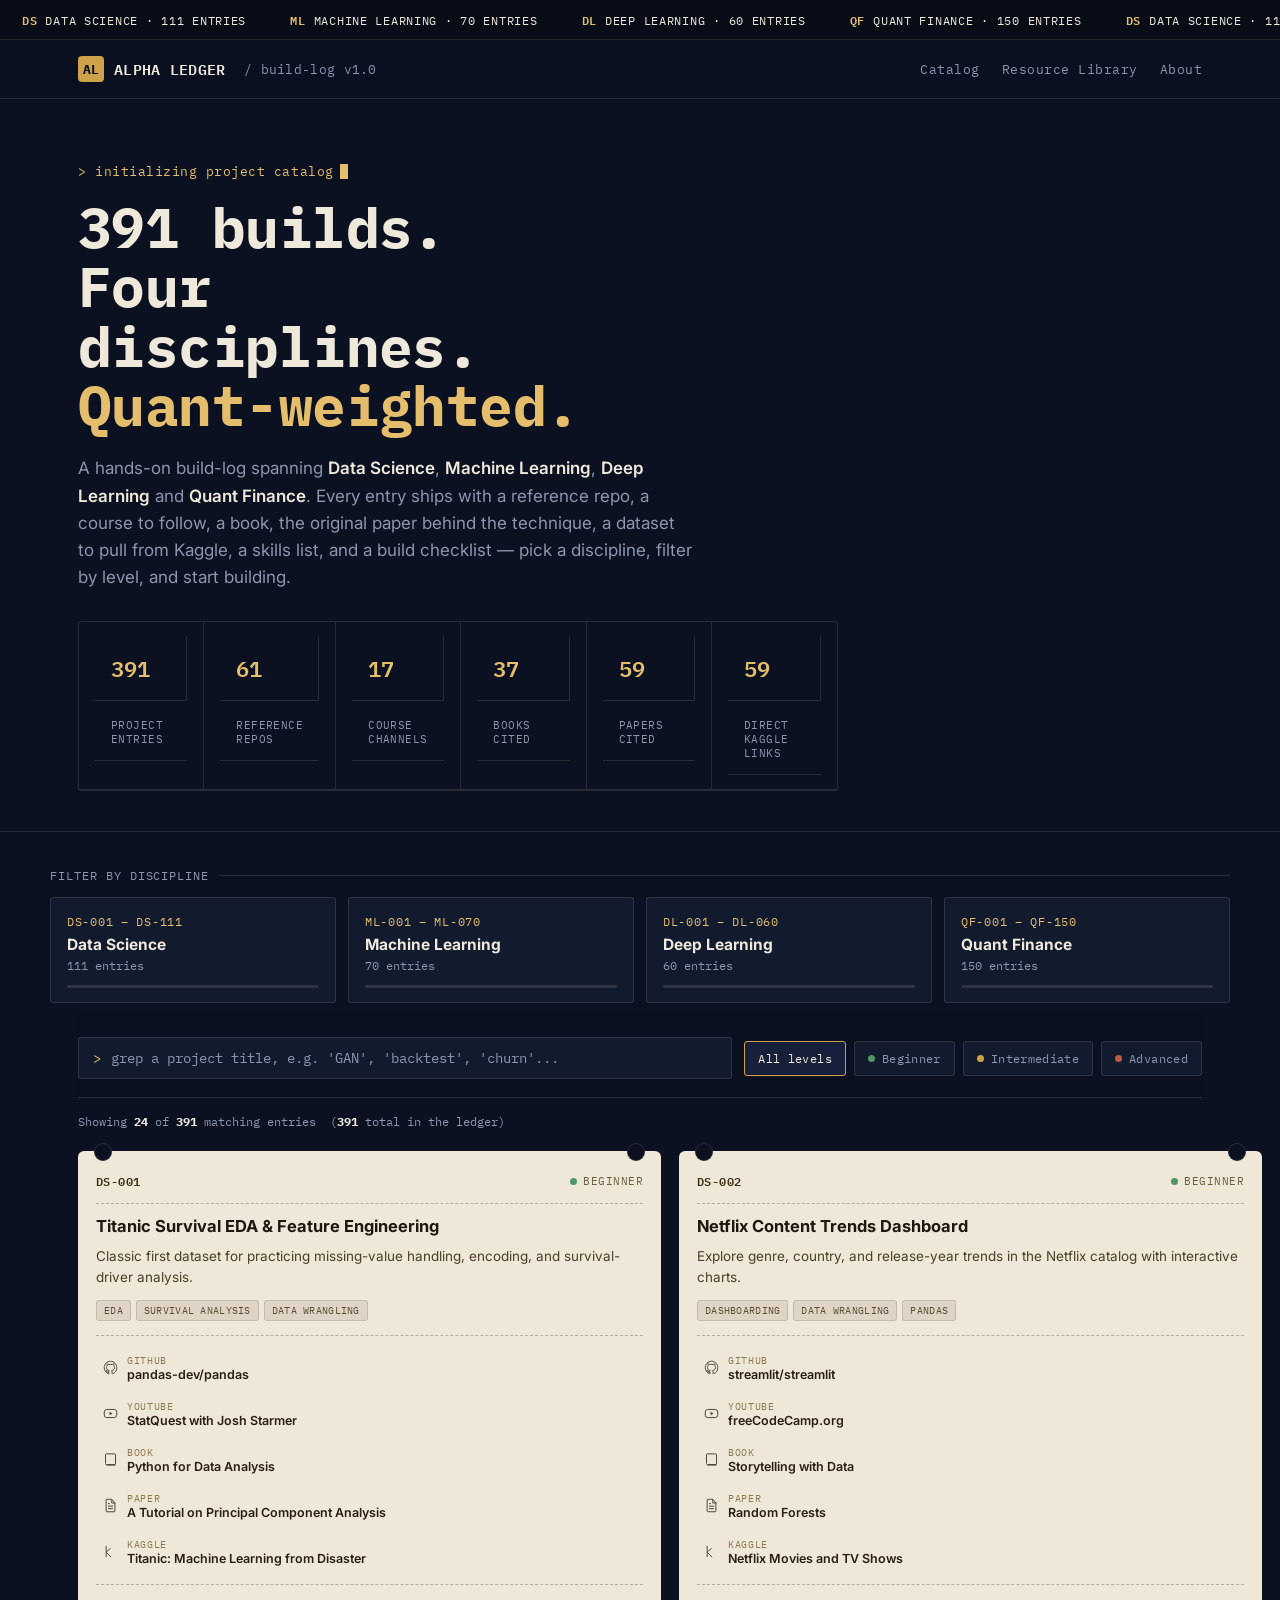
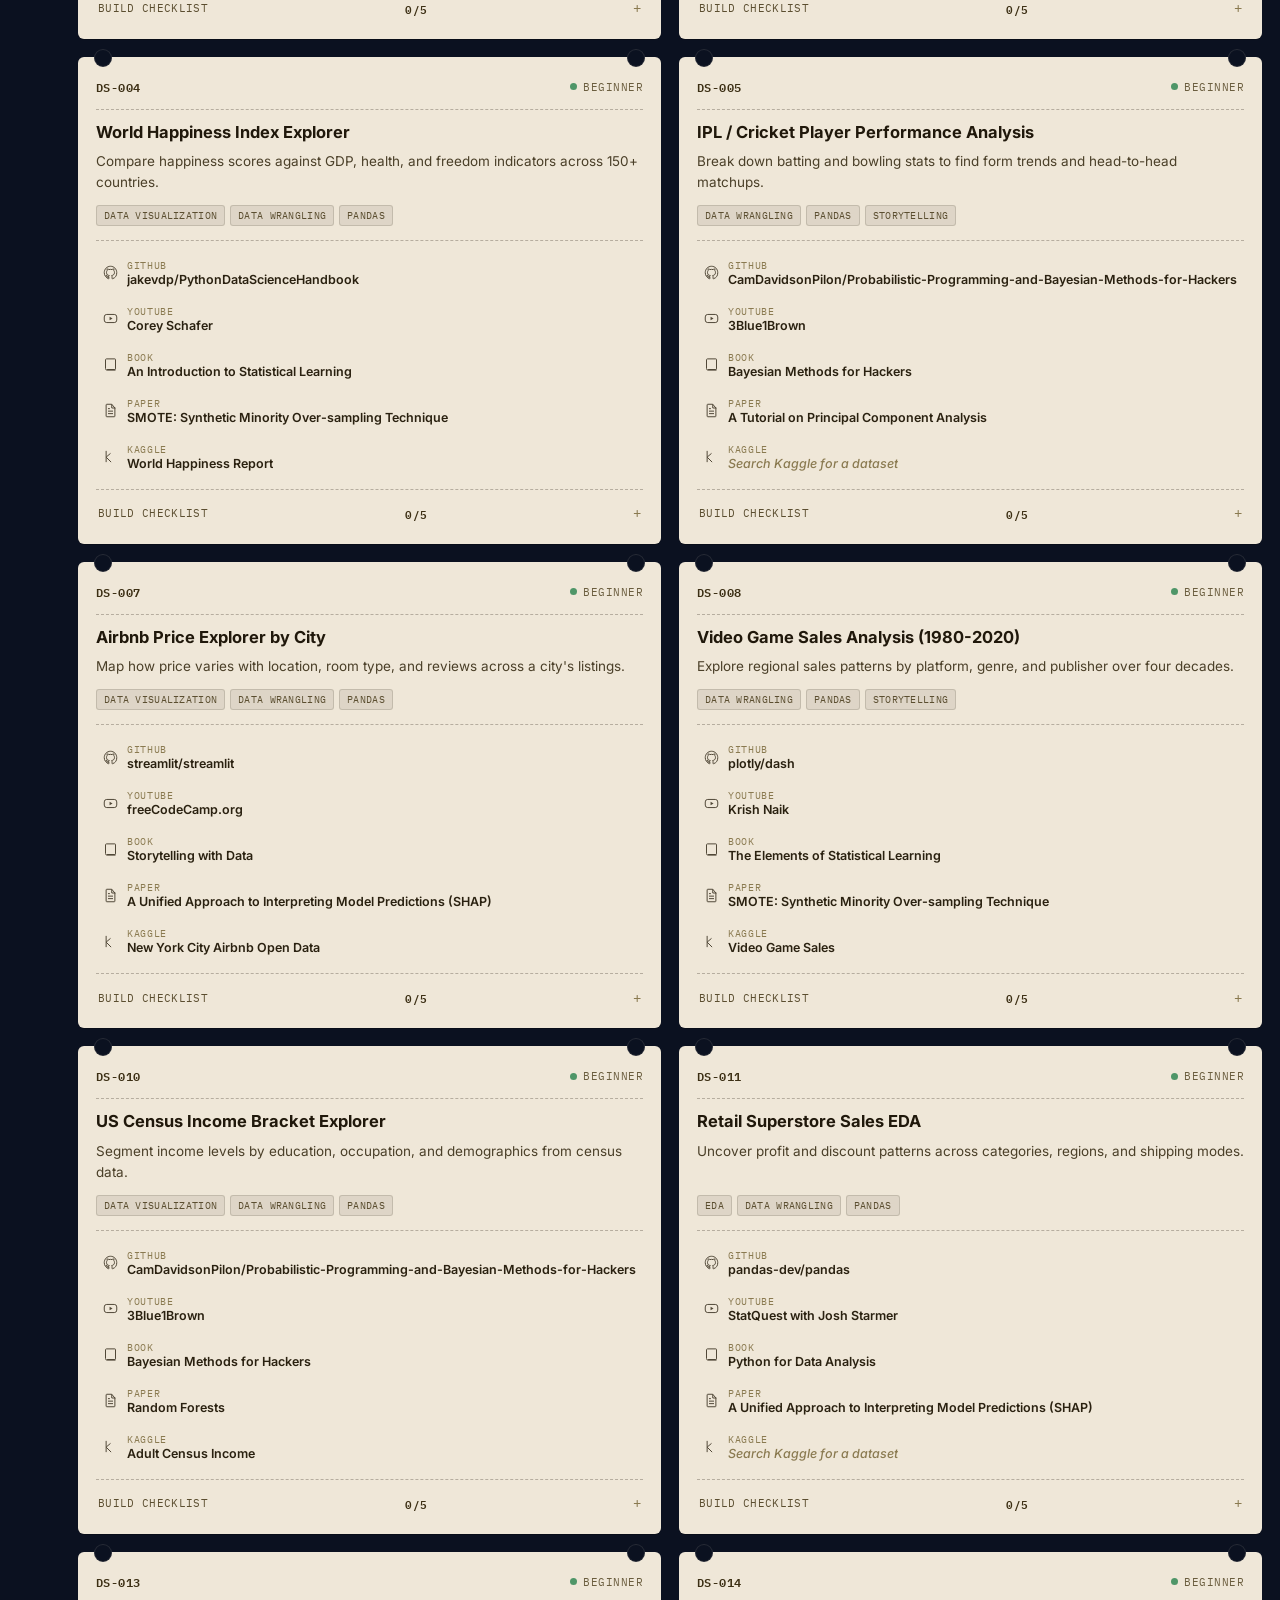
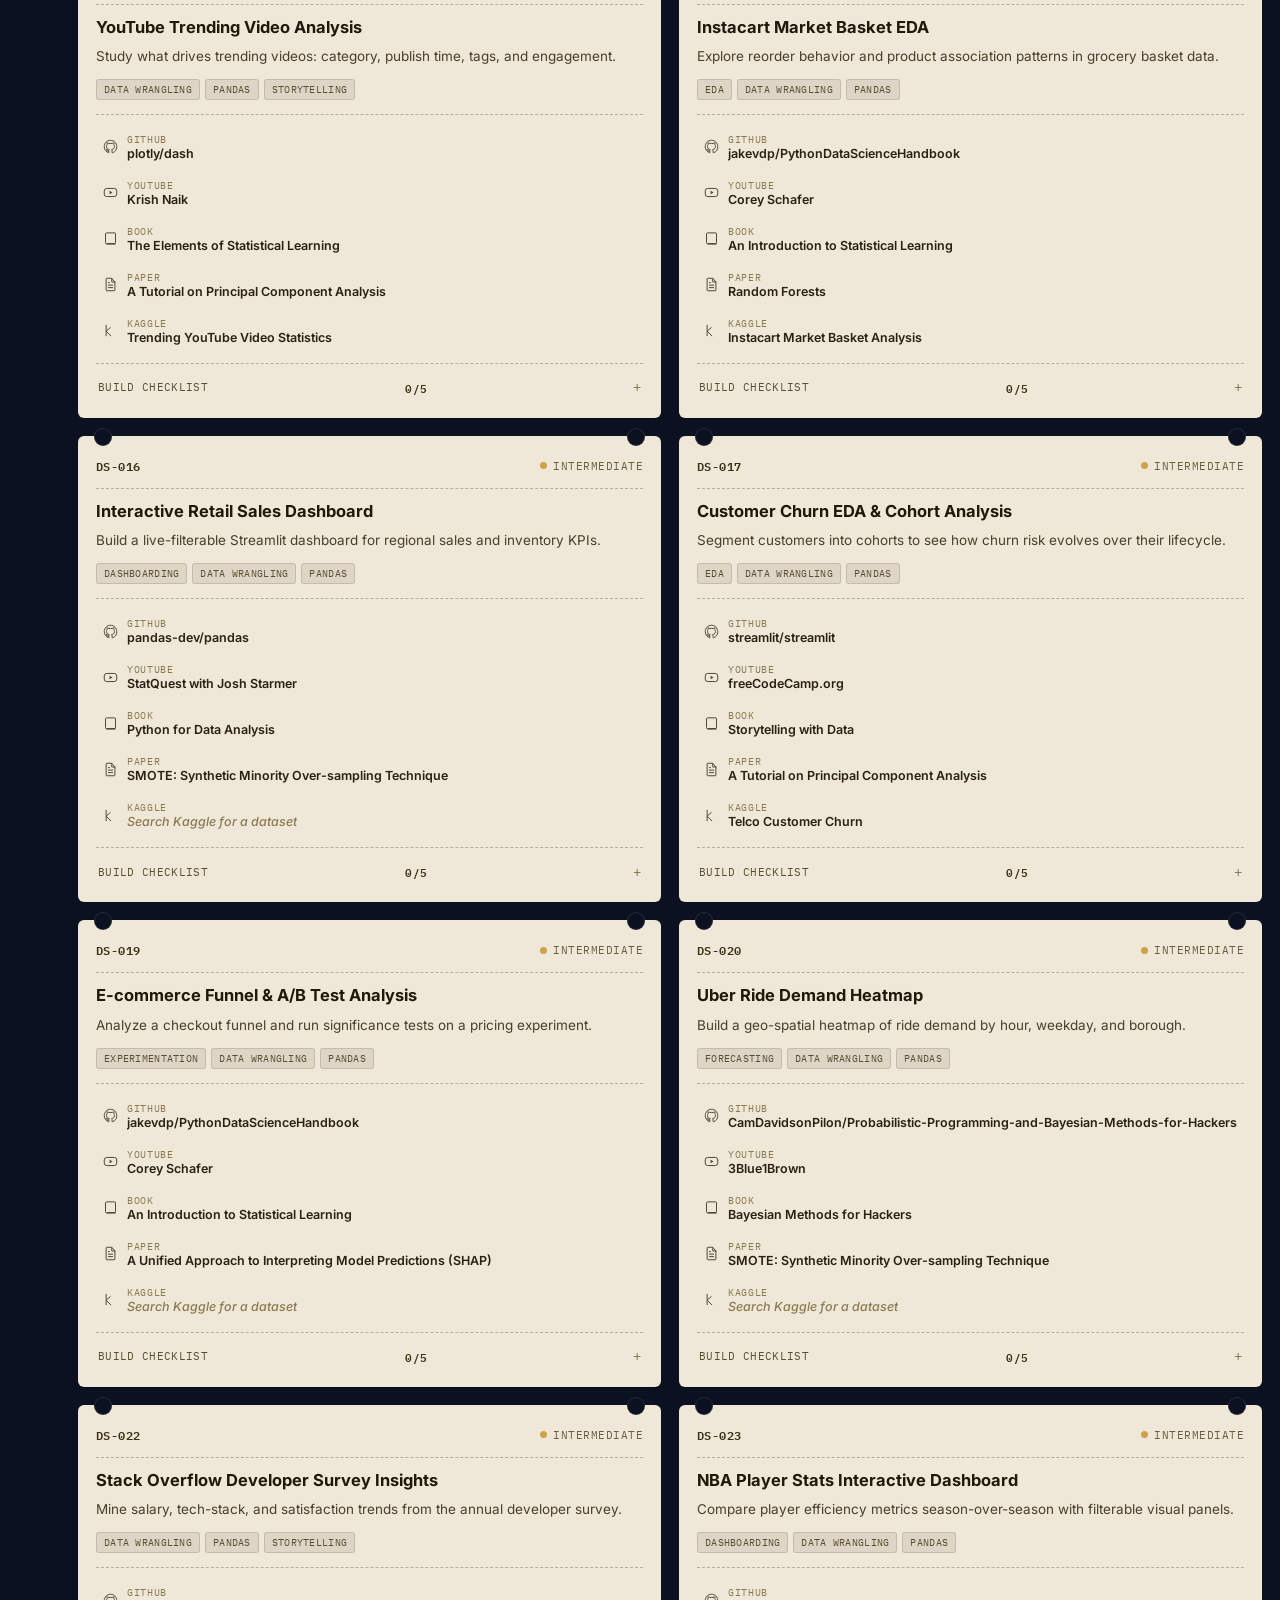
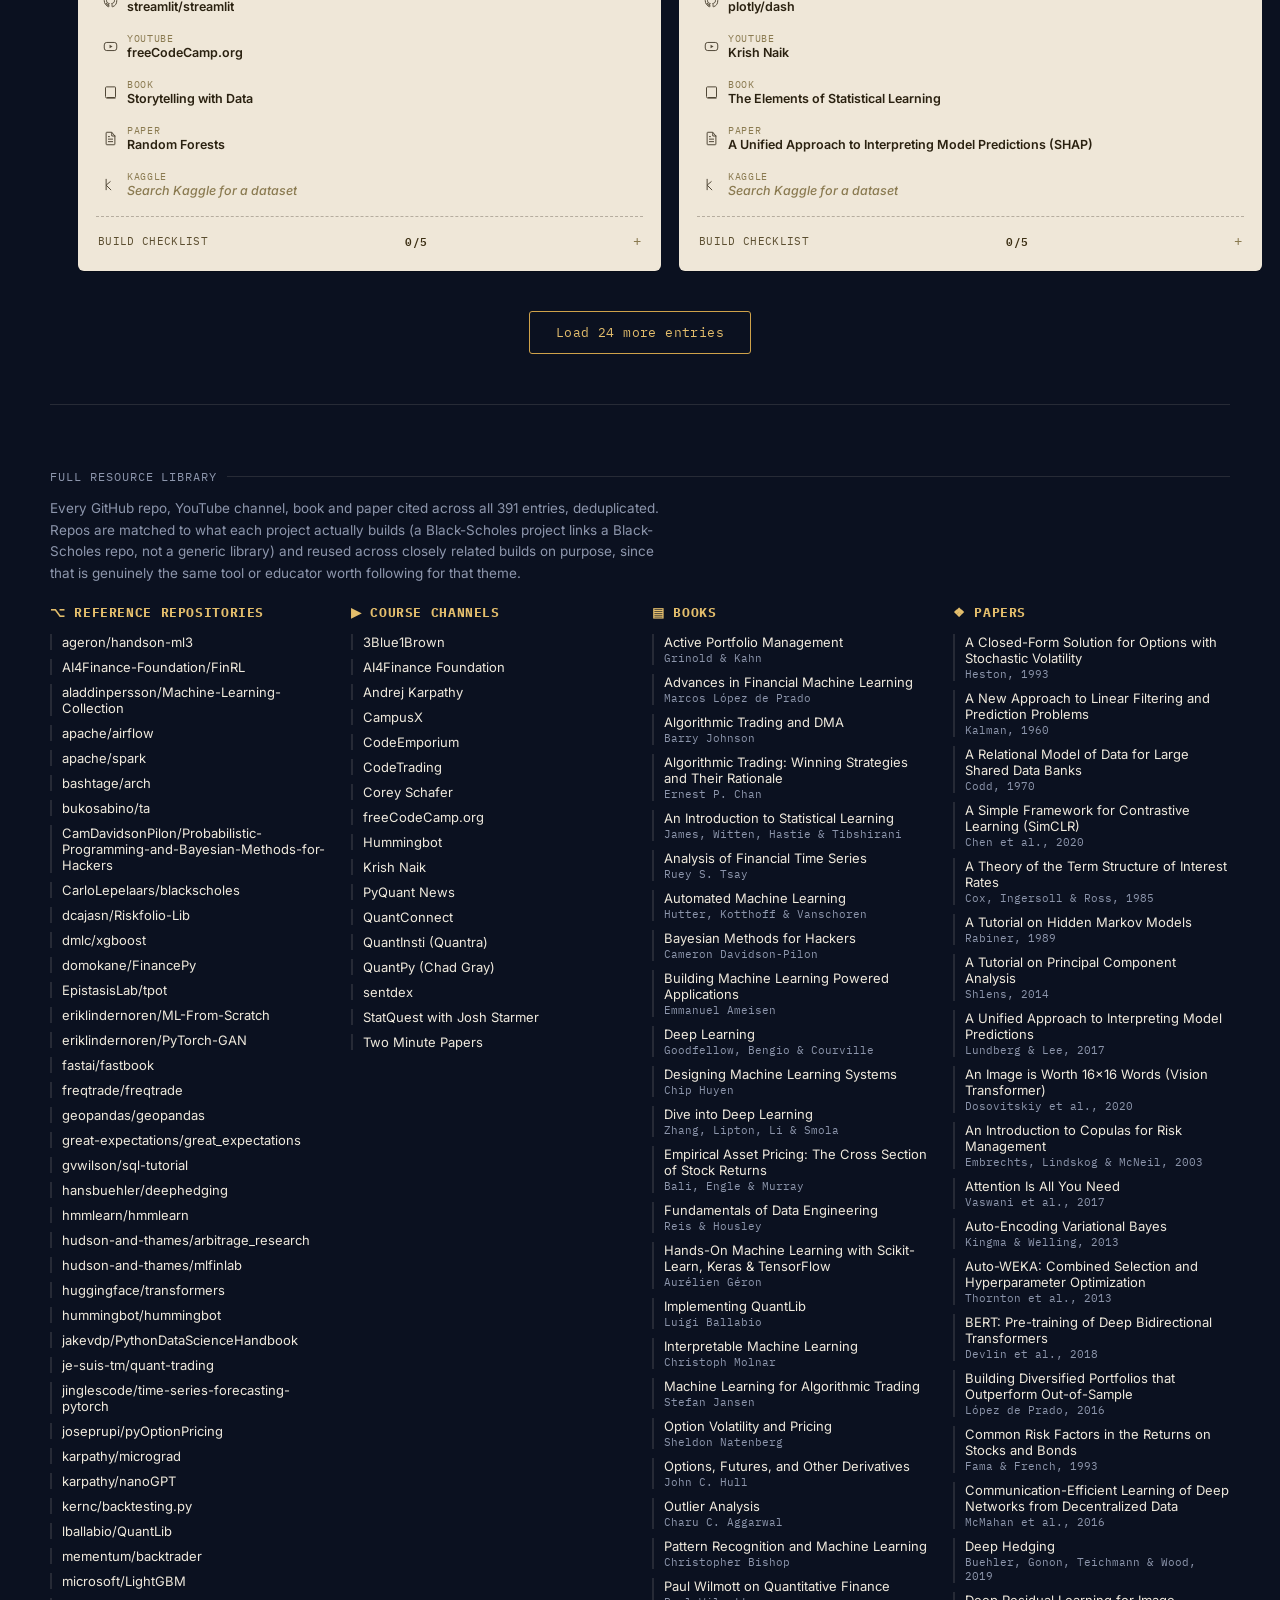
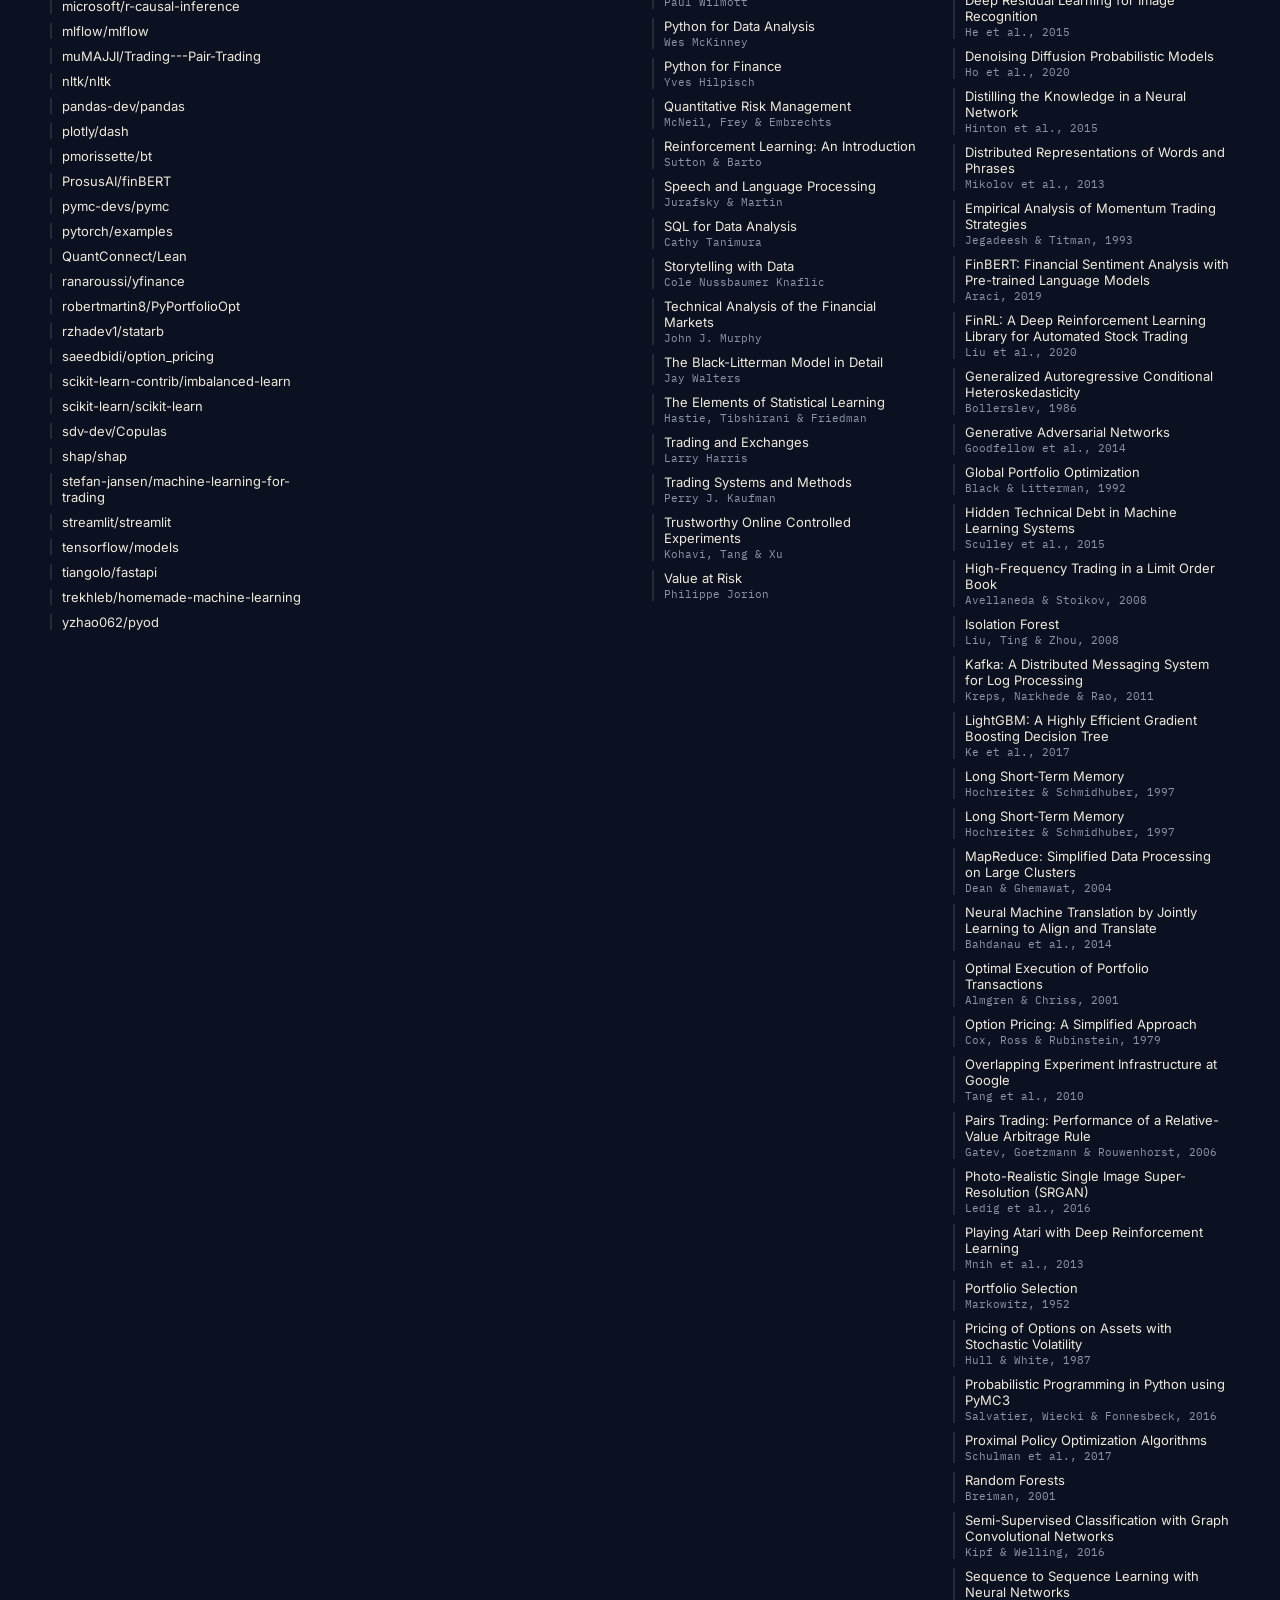
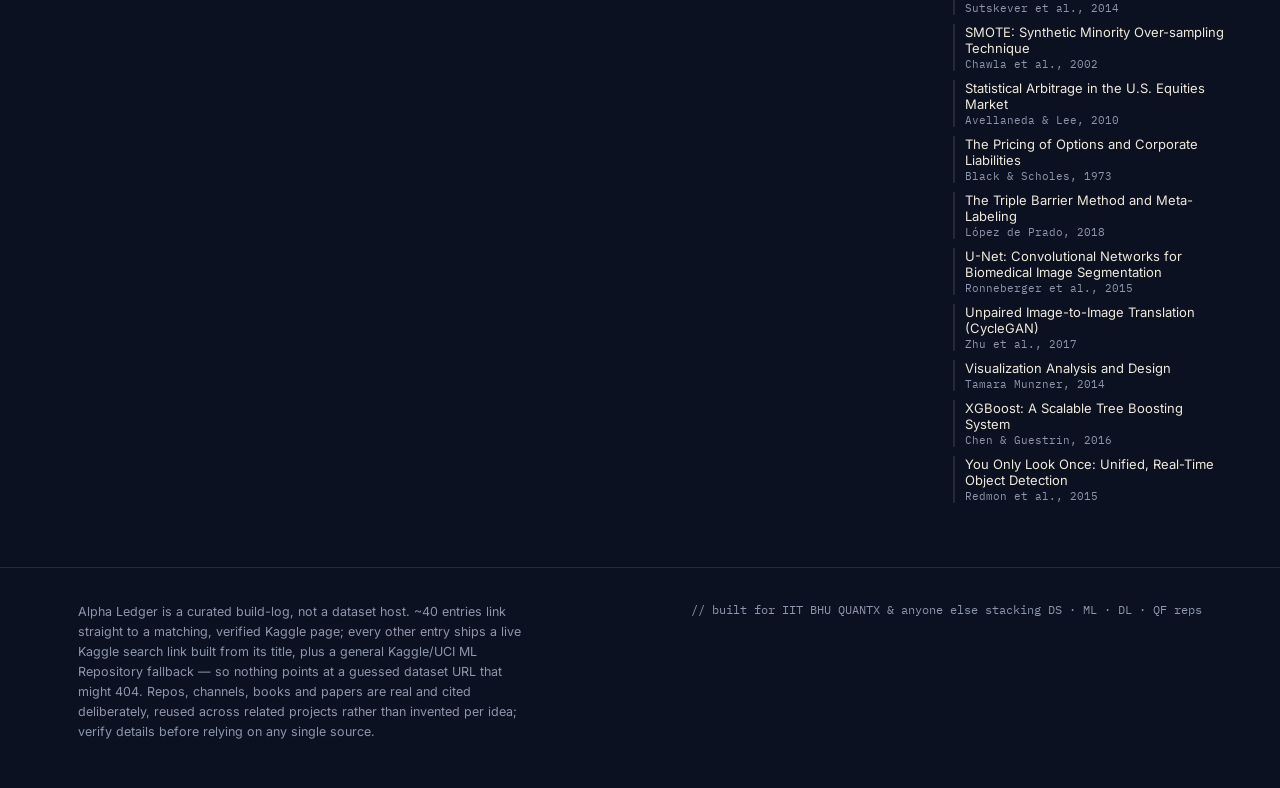
==== commit 39f680a6: "Update index.html" ====
--- a/index.html
+++ b/index.html
@@ -3,8 +3,8 @@
 <head>
 <meta charset="UTF-8">
 <meta name="viewport" content="width=device-width, initial-scale=1.0">
-<title>Alpha Ledger — 240 Build-Along Projects for DS, ML, DL &amp; Quant Finance</title>
-<meta name="description" content="A build-log of 240 hands-on projects across Data Science, Machine Learning, Deep Learning and Quant Finance — each entry ships with a reference repo, a course, a book, a paper, a Kaggle dataset, a skills list, and a build checklist.">
+<title>Alpha Ledger — 391 Build-Along Projects for DS, ML, DL &amp; Quant Finance</title>
+<meta name="description" content="A build-log of 391 hands-on projects across Data Science, Machine Learning, Deep Learning and Quant Finance, weighted toward quant — each entry ships with a project-matched GitHub repo, YouTube tutorial, book, paper, a Kaggle dataset where one fits, a skills list, and a build checklist.">
 <link rel="preconnect" href="https://fonts.googleapis.com">
 <link rel="preconnect" href="https://fonts.gstatic.com" crossorigin>
 <link href="https://fonts.googleapis.com/css2?family=IBM+Plex+Mono:wght@400;500;600;700&family=Inter:wght@400;500;600;700;800&display=swap" rel="stylesheet">
@@ -407,7 +407,7 @@
   <section class="hero" id="top">
     <div class="wrap">
       <div class="hero-eyebrow">&gt; initializing project catalog<span class="cursor"></span></div>
-      <h1>240 builds.<br>Four disciplines.<br><span class="accent">Zero fluff.</span></h1>
+      <h1>391 builds.<br>Four disciplines.<br><span class="accent">Quant-weighted.</span></h1>
       <p class="lede">A hands-on build-log spanning <b>Data Science</b>, <b>Machine Learning</b>, <b>Deep Learning</b> and <b>Quant Finance</b>. Every entry ships with a reference repo, a course to follow, a book, the original paper behind the technique, a dataset to pull from Kaggle, a skills list, and a build checklist — pick a discipline, filter by level, and start building.</p>
       <div class="hero-stats" id="heroStats"></div>
     </div>
@@ -440,7 +440,7 @@
 
   <section class="library wrap" id="library">
     <div class="section-label">Full resource library</div>
-    <p style="color:var(--ink-muted); font-size:13.5px; max-width:70ch; line-height:1.6;">Every GitHub repo, YouTube channel, book and paper cited across all 240 entries, deduplicated. These are reused across several related projects on purpose — the actual libraries, educators, texts and papers worth following in each discipline, not a one-off link invented per idea.</p>
+    <p style="color:var(--ink-muted); font-size:13.5px; max-width:70ch; line-height:1.6;">Every GitHub repo, YouTube channel, book and paper cited across all 391 entries, deduplicated. Repos are matched to what each project actually builds (a Black-Scholes project links a Black-Scholes repo, not a generic library) and reused across closely related builds on purpose, since that is genuinely the same tool or educator worth following for that theme.</p>
     <div class="library-grid">
       <div class="lib-col">
         <h4>⌥ Reference repositories</h4>
@@ -7345,21 +7345,21 @@
       "Market Data"
     ],
     "github": {
-      "name": "QuantConnect/Lean",
-      "url": "https://github.com/QuantConnect/Lean"
-    },
-    "youtube": {
-      "name": "QuantInsti (Quantra)",
-      "url": "https://www.youtube.com/@QuantInsti"
-    },
-    "book": {
-      "title": "Advances in Financial Machine Learning",
-      "author": "Marcos López de Prado"
-    },
-    "paper": {
-      "title": "The Pricing of Options and Corporate Liabilities",
-      "authors": "Black & Scholes, 1973",
-      "url": "https://scholar.google.com/scholar?q=Black+Scholes+1973+Pricing+of+Options+and+Corporate+Liabilities"
+      "name": "mementum/backtrader",
+      "url": "https://github.com/mementum/backtrader"
+    },
+    "youtube": {
+      "name": "CodeTrading",
+      "url": "https://www.youtube.com/@CodeTradingCafe"
+    },
+    "book": {
+      "title": "Algorithmic Trading: Winning Strategies and Their Rationale",
+      "author": "Ernest P. Chan"
+    },
+    "paper": {
+      "title": "Empirical Analysis of Momentum Trading Strategies",
+      "authors": "Jegadeesh & Titman, 1993",
+      "url": "https://www.jstor.org/stable/2328882"
     },
     "checklist": [
       "Pull historical price/fundamental data",
@@ -7382,21 +7382,21 @@
       "Market Data"
     ],
     "github": {
-      "name": "microsoft/qlib",
-      "url": "https://github.com/microsoft/qlib"
-    },
-    "youtube": {
-      "name": "sentdex",
-      "url": "https://www.youtube.com/@sentdex"
-    },
-    "book": {
-      "title": "Machine Learning for Asset Managers",
-      "author": "Marcos López de Prado"
-    },
-    "paper": {
-      "title": "Portfolio Selection",
-      "authors": "Markowitz, 1952",
-      "url": "https://scholar.google.com/scholar?q=Markowitz+1952+Portfolio+Selection+Journal+of+Finance"
+      "name": "ranaroussi/yfinance",
+      "url": "https://github.com/ranaroussi/yfinance"
+    },
+    "youtube": {
+      "name": "freeCodeCamp.org",
+      "url": "https://www.youtube.com/@freecodecamp"
+    },
+    "book": {
+      "title": "Python for Finance",
+      "author": "Yves Hilpisch"
+    },
+    "paper": {
+      "title": "Empirical Analysis of Momentum Trading Strategies",
+      "authors": "Jegadeesh & Titman, 1993",
+      "url": "https://www.jstor.org/stable/2328882"
     },
     "checklist": [
       "Pull historical price/fundamental data",
@@ -7419,21 +7419,21 @@
       "Python for Finance"
     ],
     "github": {
-      "name": "mementum/backtrader",
-      "url": "https://github.com/mementum/backtrader"
-    },
-    "youtube": {
-      "name": "Krish Naik",
-      "url": "https://www.youtube.com/@krishnaik06"
-    },
-    "book": {
-      "title": "Python for Finance",
-      "author": "Yves Hilpisch"
-    },
-    "paper": {
-      "title": "Pairs Trading: Performance of a Relative-Value Arbitrage Rule",
-      "authors": "Gatev, Goetzmann & Rouwenhorst",
-      "url": "https://scholar.google.com/scholar?q=Gatev+Goetzmann+Rouwenhorst+Pairs+Trading+Relative+Value+Arbitrage+Rule"
+      "name": "kernc/backtesting.py",
+      "url": "https://github.com/kernc/backtesting.py"
+    },
+    "youtube": {
+      "name": "CodeTrading",
+      "url": "https://www.youtube.com/@CodeTradingCafe"
+    },
+    "book": {
+      "title": "Trading Systems and Methods",
+      "author": "Perry J. Kaufman"
+    },
+    "paper": {
+      "title": "Empirical Analysis of Momentum Trading Strategies",
+      "authors": "Jegadeesh & Titman, 1993",
+      "url": "https://www.jstor.org/stable/2328882"
     },
     "checklist": [
       "Pull historical price/fundamental data",
@@ -7456,21 +7456,21 @@
       "Python for Finance"
     ],
     "github": {
-      "name": "AI4Finance-Foundation/FinRL",
-      "url": "https://github.com/AI4Finance-Foundation/FinRL"
-    },
-    "youtube": {
-      "name": "freeCodeCamp.org",
-      "url": "https://www.youtube.com/@freecodecamp"
-    },
-    "book": {
-      "title": "Algorithmic Trading: Winning Strategies and Their Rationale",
-      "author": "Ernest P. Chan"
-    },
-    "paper": {
-      "title": "Generalized Autoregressive Conditional Heteroskedasticity",
-      "authors": "Bollerslev, 1986",
-      "url": "https://scholar.google.com/scholar?q=Bollerslev+1986+Generalized+Autoregressive+Conditional+Heteroskedasticity"
+      "name": "saeedbidi/option_pricing",
+      "url": "https://github.com/saeedbidi/option_pricing"
+    },
+    "youtube": {
+      "name": "QuantPy (Chad Gray)",
+      "url": "https://www.youtube.com/@quantpy"
+    },
+    "book": {
+      "title": "Options, Futures, and Other Derivatives",
+      "author": "John C. Hull"
+    },
+    "paper": {
+      "title": "The Pricing of Options and Corporate Liabilities",
+      "authors": "Black & Scholes, 1973",
+      "url": "https://www.jstor.org/stable/1831029"
     },
     "checklist": [
       "Pull historical price/fundamental data",
@@ -7478,7 +7478,11 @@
       "Backtest against a benchmark with realistic costs/slippage",
       "Check risk metrics — Sharpe, max drawdown, volatility",
       "Walk-forward or out-of-sample test before trusting results"
-    ]
+    ],
+    "kaggle": {
+      "name": "Historical Options Data (Vol Surface)",
+      "url": "https://www.kaggle.com/datasets/kylegraupe/aapl-options-data-2016-2020"
+    }
   },
   {
     "id": "QF-005",
@@ -7493,21 +7497,21 @@
       "Quantitative Modeling"
     ],
     "github": {
-      "name": "polakowo/vectorbt",
-      "url": "https://github.com/polakowo/vectorbt"
-    },
-    "youtube": {
-      "name": "QuantInsti (Quantra)",
-      "url": "https://www.youtube.com/@QuantInsti"
-    },
-    "book": {
-      "title": "Options, Futures, and Other Derivatives",
-      "author": "John C. Hull"
-    },
-    "paper": {
-      "title": "The Sharpe Ratio",
-      "authors": "Sharpe, 1994",
-      "url": "https://scholar.google.com/scholar?q=Sharpe+1994+The+Sharpe+Ratio+Journal+of+Portfolio+Management"
+      "name": "ranaroussi/yfinance",
+      "url": "https://github.com/ranaroussi/yfinance"
+    },
+    "youtube": {
+      "name": "freeCodeCamp.org",
+      "url": "https://www.youtube.com/@freecodecamp"
+    },
+    "book": {
+      "title": "Python for Finance",
+      "author": "Yves Hilpisch"
+    },
+    "paper": {
+      "title": "Empirical Analysis of Momentum Trading Strategies",
+      "authors": "Jegadeesh & Titman, 1993",
+      "url": "https://www.jstor.org/stable/2328882"
     },
     "checklist": [
       "Pull historical price/fundamental data",
@@ -7530,21 +7534,21 @@
       "Market Data"
     ],
     "github": {
-      "name": "je-suis-tm/quant-trading",
-      "url": "https://github.com/je-suis-tm/quant-trading"
-    },
-    "youtube": {
-      "name": "sentdex",
-      "url": "https://www.youtube.com/@sentdex"
-    },
-    "book": {
-      "title": "Active Portfolio Management",
-      "author": "Grinold & Kahn"
-    },
-    "paper": {
-      "title": "Common Risk Factors in the Returns on Stocks and Bonds",
-      "authors": "Fama & French, 1993",
-      "url": "https://scholar.google.com/scholar?q=Fama+French+1993+Common+Risk+Factors+Returns+Stocks+Bonds"
+      "name": "ranaroussi/yfinance",
+      "url": "https://github.com/ranaroussi/yfinance"
+    },
+    "youtube": {
+      "name": "freeCodeCamp.org",
+      "url": "https://www.youtube.com/@freecodecamp"
+    },
+    "book": {
+      "title": "Python for Finance",
+      "author": "Yves Hilpisch"
+    },
+    "paper": {
+      "title": "Empirical Analysis of Momentum Trading Strategies",
+      "authors": "Jegadeesh & Titman, 1993",
+      "url": "https://www.jstor.org/stable/2328882"
     },
     "checklist": [
       "Pull historical price/fundamental data",
@@ -7567,21 +7571,21 @@
       "Python for Finance"
     ],
     "github": {
-      "name": "hudson-and-thames/mlfinlab",
-      "url": "https://github.com/hudson-and-thames/mlfinlab"
-    },
-    "youtube": {
-      "name": "Krish Naik",
-      "url": "https://www.youtube.com/@krishnaik06"
-    },
-    "book": {
-      "title": "Advances in Financial Machine Learning",
-      "author": "Marcos López de Prado"
-    },
-    "paper": {
-      "title": "Global Portfolio Optimization",
-      "authors": "Black & Litterman, 1992",
-      "url": "https://scholar.google.com/scholar?q=Black+Litterman+1992+Global+Portfolio+Optimization"
+      "name": "bukosabino/ta",
+      "url": "https://github.com/bukosabino/ta"
+    },
+    "youtube": {
+      "name": "CodeTrading",
+      "url": "https://www.youtube.com/@CodeTradingCafe"
+    },
+    "book": {
+      "title": "Technical Analysis of the Financial Markets",
+      "author": "John J. Murphy"
+    },
+    "paper": {
+      "title": "Empirical Analysis of Momentum Trading Strategies",
+      "authors": "Jegadeesh & Titman, 1993",
+      "url": "https://www.jstor.org/stable/2328882"
     },
     "checklist": [
       "Pull historical price/fundamental data",
@@ -7604,21 +7608,21 @@
       "Market Data"
     ],
     "github": {
-      "name": "dcajasn/Riskfolio-Lib",
-      "url": "https://github.com/dcajasn/Riskfolio-Lib"
-    },
-    "youtube": {
-      "name": "freeCodeCamp.org",
-      "url": "https://www.youtube.com/@freecodecamp"
-    },
-    "book": {
-      "title": "Machine Learning for Asset Managers",
-      "author": "Marcos López de Prado"
-    },
-    "paper": {
-      "title": "XGBoost: A Scalable Tree Boosting System",
-      "authors": "Chen & Guestrin, 2016",
-      "url": "https://arxiv.org/abs/1603.02754"
+      "name": "robertmartin8/PyPortfolioOpt",
+      "url": "https://github.com/robertmartin8/PyPortfolioOpt"
+    },
+    "youtube": {
+      "name": "QuantPy (Chad Gray)",
+      "url": "https://www.youtube.com/@quantpy"
+    },
+    "book": {
+      "title": "Active Portfolio Management",
+      "author": "Grinold & Kahn"
+    },
+    "paper": {
+      "title": "Portfolio Selection",
+      "authors": "Markowitz, 1952",
+      "url": "https://www.jstor.org/stable/2975974"
     },
     "checklist": [
       "Pull historical price/fundamental data",
@@ -7626,7 +7630,11 @@
       "Backtest against a benchmark with realistic costs/slippage",
       "Check risk metrics — Sharpe, max drawdown, volatility",
       "Walk-forward or out-of-sample test before trusting results"
-    ]
+    ],
+    "kaggle": {
+      "name": "S&P 500 Stock Data",
+      "url": "https://www.kaggle.com/datasets/camnugent/sandp500"
+    }
   },
   {
     "id": "QF-009",
@@ -7641,21 +7649,21 @@
       "Python for Finance"
     ],
     "github": {
-      "name": "robertmartin8/PyPortfolioOpt",
-      "url": "https://github.com/robertmartin8/PyPortfolioOpt"
-    },
-    "youtube": {
-      "name": "QuantInsti (Quantra)",
-      "url": "https://www.youtube.com/@QuantInsti"
-    },
-    "book": {
-      "title": "Python for Finance",
-      "author": "Yves Hilpisch"
-    },
-    "paper": {
-      "title": "LightGBM: A Highly Efficient Gradient Boosting Decision Tree",
-      "authors": "Ke et al., 2017",
-      "url": "https://scholar.google.com/scholar?q=Ke+2017+LightGBM+Highly+Efficient+Gradient+Boosting+Decision+Tree"
+      "name": "saeedbidi/option_pricing",
+      "url": "https://github.com/saeedbidi/option_pricing"
+    },
+    "youtube": {
+      "name": "QuantPy (Chad Gray)",
+      "url": "https://www.youtube.com/@quantpy"
+    },
+    "book": {
+      "title": "Options, Futures, and Other Derivatives",
+      "author": "John C. Hull"
+    },
+    "paper": {
+      "title": "The Pricing of Options and Corporate Liabilities",
+      "authors": "Black & Scholes, 1973",
+      "url": "https://www.jstor.org/stable/1831029"
     },
     "checklist": [
       "Pull historical price/fundamental data",
@@ -7663,7 +7671,11 @@
       "Backtest against a benchmark with realistic costs/slippage",
       "Check risk metrics — Sharpe, max drawdown, volatility",
       "Walk-forward or out-of-sample test before trusting results"
-    ]
+    ],
+    "kaggle": {
+      "name": "Historical Options Data (Vol Surface)",
+      "url": "https://www.kaggle.com/datasets/kylegraupe/aapl-options-data-2016-2020"
+    }
   },
   {
     "id": "QF-010",
@@ -7678,21 +7690,21 @@
       "Market Data"
     ],
     "github": {
-      "name": "stefan-jansen/zipline-reloaded",
-      "url": "https://github.com/stefan-jansen/zipline-reloaded"
-    },
-    "youtube": {
-      "name": "sentdex",
-      "url": "https://www.youtube.com/@sentdex"
-    },
-    "book": {
-      "title": "Algorithmic Trading: Winning Strategies and Their Rationale",
-      "author": "Ernest P. Chan"
-    },
-    "paper": {
-      "title": "SMOTE: Synthetic Minority Over-sampling Technique",
-      "authors": "Chawla et al., 2002",
-      "url": "https://arxiv.org/abs/1106.1813"
+      "name": "bukosabino/ta",
+      "url": "https://github.com/bukosabino/ta"
+    },
+    "youtube": {
+      "name": "CodeTrading",
+      "url": "https://www.youtube.com/@CodeTradingCafe"
+    },
+    "book": {
+      "title": "Technical Analysis of the Financial Markets",
+      "author": "John J. Murphy"
+    },
+    "paper": {
+      "title": "Empirical Analysis of Momentum Trading Strategies",
+      "authors": "Jegadeesh & Titman, 1993",
+      "url": "https://www.jstor.org/stable/2328882"
     },
     "checklist": [
       "Pull historical price/fundamental data",
@@ -7715,21 +7727,21 @@
       "Python for Finance"
     ],
     "github": {
-      "name": "QuantConnect/Lean",
-      "url": "https://github.com/QuantConnect/Lean"
-    },
-    "youtube": {
-      "name": "Krish Naik",
-      "url": "https://www.youtube.com/@krishnaik06"
-    },
-    "book": {
-      "title": "Options, Futures, and Other Derivatives",
-      "author": "John C. Hull"
-    },
-    "paper": {
-      "title": "The Pricing of Options and Corporate Liabilities",
-      "authors": "Black & Scholes, 1973",
-      "url": "https://scholar.google.com/scholar?q=Black+Scholes+1973+Pricing+of+Options+and+Corporate+Liabilities"
+      "name": "bukosabino/ta",
+      "url": "https://github.com/bukosabino/ta"
+    },
+    "youtube": {
+      "name": "CodeTrading",
+      "url": "https://www.youtube.com/@CodeTradingCafe"
+    },
+    "book": {
+      "title": "Technical Analysis of the Financial Markets",
+      "author": "John J. Murphy"
+    },
+    "paper": {
+      "title": "Empirical Analysis of Momentum Trading Strategies",
+      "authors": "Jegadeesh & Titman, 1993",
+      "url": "https://www.jstor.org/stable/2328882"
     },
     "checklist": [
       "Pull historical price/fundamental data",
@@ -7752,21 +7764,21 @@
       "Python for Finance"
     ],
     "github": {
-      "name": "microsoft/qlib",
-      "url": "https://github.com/microsoft/qlib"
-    },
-    "youtube": {
-      "name": "freeCodeCamp.org",
-      "url": "https://www.youtube.com/@freecodecamp"
-    },
-    "book": {
-      "title": "Active Portfolio Management",
-      "author": "Grinold & Kahn"
-    },
-    "paper": {
-      "title": "Portfolio Selection",
-      "authors": "Markowitz, 1952",
-      "url": "https://scholar.google.com/scholar?q=Markowitz+1952+Portfolio+Selection+Journal+of+Finance"
+      "name": "lballabio/QuantLib",
+      "url": "https://github.com/lballabio/QuantLib"
+    },
+    "youtube": {
+      "name": "QuantInsti (Quantra)",
+      "url": "https://www.youtube.com/@QuantInsti"
+    },
+    "book": {
+      "title": "Implementing QuantLib",
+      "author": "Luigi Ballabio"
+    },
+    "paper": {
+      "title": "A Theory of the Term Structure of Interest Rates",
+      "authors": "Cox, Ingersoll & Ross, 1985",
+      "url": "https://www.jstor.org/stable/1911242"
     },
     "checklist": [
       "Pull historical price/fundamental data",
@@ -7789,21 +7801,21 @@
       "Python for Finance"
     ],
     "github": {
-      "name": "mementum/backtrader",
-      "url": "https://github.com/mementum/backtrader"
-    },
-    "youtube": {
-      "name": "QuantInsti (Quantra)",
-      "url": "https://www.youtube.com/@QuantInsti"
-    },
-    "book": {
-      "title": "Advances in Financial Machine Learning",
-      "author": "Marcos López de Prado"
-    },
-    "paper": {
-      "title": "Pairs Trading: Performance of a Relative-Value Arbitrage Rule",
-      "authors": "Gatev, Goetzmann & Rouwenhorst",
-      "url": "https://scholar.google.com/scholar?q=Gatev+Goetzmann+Rouwenhorst+Pairs+Trading+Relative+Value+Arbitrage+Rule"
+      "name": "ranaroussi/yfinance",
+      "url": "https://github.com/ranaroussi/yfinance"
+    },
+    "youtube": {
+      "name": "freeCodeCamp.org",
+      "url": "https://www.youtube.com/@freecodecamp"
+    },
+    "book": {
+      "title": "Python for Finance",
+      "author": "Yves Hilpisch"
+    },
+    "paper": {
+      "title": "Empirical Analysis of Momentum Trading Strategies",
+      "authors": "Jegadeesh & Titman, 1993",
+      "url": "https://www.jstor.org/stable/2328882"
     },
     "checklist": [
       "Pull historical price/fundamental data",
@@ -7826,21 +7838,21 @@
       "Python for Finance"
     ],
     "github": {
-      "name": "AI4Finance-Foundation/FinRL",
-      "url": "https://github.com/AI4Finance-Foundation/FinRL"
-    },
-    "youtube": {
-      "name": "sentdex",
-      "url": "https://www.youtube.com/@sentdex"
-    },
-    "book": {
-      "title": "Machine Learning for Asset Managers",
-      "author": "Marcos López de Prado"
-    },
-    "paper": {
-      "title": "Generalized Autoregressive Conditional Heteroskedasticity",
-      "authors": "Bollerslev, 1986",
-      "url": "https://scholar.google.com/scholar?q=Bollerslev+1986+Generalized+Autoregressive+Conditional+Heteroskedasticity"
+      "name": "ranaroussi/yfinance",
+      "url": "https://github.com/ranaroussi/yfinance"
+    },
+    "youtube": {
+      "name": "freeCodeCamp.org",
+      "url": "https://www.youtube.com/@freecodecamp"
+    },
+    "book": {
+      "title": "Python for Finance",
+      "author": "Yves Hilpisch"
+    },
+    "paper": {
+      "title": "Empirical Analysis of Momentum Trading Strategies",
+      "authors": "Jegadeesh & Titman, 1993",
+      "url": "https://www.jstor.org/stable/2328882"
     },
     "checklist": [
       "Pull historical price/fundamental data",
@@ -7863,21 +7875,21 @@
       "Python for Finance"
     ],
     "github": {
-      "name": "polakowo/vectorbt",
-      "url": "https://github.com/polakowo/vectorbt"
-    },
-    "youtube": {
-      "name": "Krish Naik",
-      "url": "https://www.youtube.com/@krishnaik06"
-    },
-    "book": {
-      "title": "Python for Finance",
-      "author": "Yves Hilpisch"
-    },
-    "paper": {
-      "title": "The Sharpe Ratio",
-      "authors": "Sharpe, 1994",
-      "url": "https://scholar.google.com/scholar?q=Sharpe+1994+The+Sharpe+Ratio+Journal+of+Portfolio+Management"
+      "name": "freqtrade/freqtrade",
+      "url": "https://github.com/freqtrade/freqtrade"
+    },
+    "youtube": {
+      "name": "CodeTrading",
+      "url": "https://www.youtube.com/@CodeTradingCafe"
+    },
+    "book": {
+      "title": "Algorithmic Trading: Winning Strategies and Their Rationale",
+      "author": "Ernest P. Chan"
+    },
+    "paper": {
+      "title": "Empirical Analysis of Momentum Trading Strategies",
+      "authors": "Jegadeesh & Titman, 1993",
+      "url": "https://www.jstor.org/stable/2328882"
     },
     "checklist": [
       "Pull historical price/fundamental data",
@@ -7885,7 +7897,11 @@
       "Backtest against a benchmark with realistic costs/slippage",
       "Check risk metrics — Sharpe, max drawdown, volatility",
       "Walk-forward or out-of-sample test before trusting results"
-    ]
+    ],
+    "kaggle": {
+      "name": "Cryptocurrency Historical Prices",
+      "url": "https://www.kaggle.com/datasets/sudalairajkumar/cryptocurrencypricehistory"
+    }
   },
   {
     "id": "QF-016",
@@ -7900,21 +7916,21 @@
       "Python for Finance"
     ],
     "github": {
-      "name": "je-suis-tm/quant-trading",
-      "url": "https://github.com/je-suis-tm/quant-trading"
-    },
-    "youtube": {
-      "name": "freeCodeCamp.org",
-      "url": "https://www.youtube.com/@freecodecamp"
+      "name": "muMAJJI/Trading---Pair-Trading",
+      "url": "https://github.com/muMAJJI/Trading---Pair-Trading"
+    },
+    "youtube": {
+      "name": "PyQuant News",
+      "url": "https://www.youtube.com/@pyquantnews"
     },
     "book": {
       "title": "Algorithmic Trading: Winning Strategies and Their Rationale",
       "author": "Ernest P. Chan"
     },
     "paper": {
-      "title": "Common Risk Factors in the Returns on Stocks and Bonds",
-      "authors": "Fama & French, 1993",
-      "url": "https://scholar.google.com/scholar?q=Fama+French+1993+Common+Risk+Factors+Returns+Stocks+Bonds"
+      "title": "Pairs Trading: Performance of a Relative-Value Arbitrage Rule",
+      "authors": "Gatev, Goetzmann & Rouwenhorst, 2006",
+      "url": "https://academic.oup.com/rfs/article/19/3/797/1646694"
     },
     "checklist": [
       "Pull historical price/fundamental data",
@@ -7937,21 +7953,21 @@
       "Quantitative Modeling"
     ],
     "github": {
-      "name": "hudson-and-thames/mlfinlab",
-      "url": "https://github.com/hudson-and-thames/mlfinlab"
+      "name": "stefan-jansen/machine-learning-for-trading",
+      "url": "https://github.com/stefan-jansen/machine-learning-for-trading"
     },
     "youtube": {
       "name": "QuantInsti (Quantra)",
       "url": "https://www.youtube.com/@QuantInsti"
     },
     "book": {
-      "title": "Options, Futures, and Other Derivatives",
-      "author": "John C. Hull"
-    },
-    "paper": {
-      "title": "Global Portfolio Optimization",
-      "authors": "Black & Litterman, 1992",
-      "url": "https://scholar.google.com/scholar?q=Black+Litterman+1992+Global+Portfolio+Optimization"
+      "title": "Empirical Asset Pricing: The Cross Section of Stock Returns",
+      "author": "Bali, Engle & Murray"
+    },
+    "paper": {
+      "title": "Common Risk Factors in the Returns on Stocks and Bonds",
+      "authors": "Fama & French, 1993",
+      "url": "https://www.sciencedirect.com/science/article/abs/pii/0304405X93900235"
     },
     "checklist": [
       "Pull historical price/fundamental data",
@@ -7974,21 +7990,21 @@
       "Python for Finance"
     ],
     "github": {
-      "name": "dcajasn/Riskfolio-Lib",
-      "url": "https://github.com/dcajasn/Riskfolio-Lib"
-    },
-    "youtube": {
-      "name": "sentdex",
-      "url": "https://www.youtube.com/@sentdex"
-    },
-    "book": {
-      "title": "Active Portfolio Management",
-      "author": "Grinold & Kahn"
-    },
-    "paper": {
-      "title": "XGBoost: A Scalable Tree Boosting System",
-      "authors": "Chen & Guestrin, 2016",
-      "url": "https://arxiv.org/abs/1603.02754"
+      "name": "mementum/backtrader",
+      "url": "https://github.com/mementum/backtrader"
+    },
+    "youtube": {
+      "name": "CodeTrading",
+      "url": "https://www.youtube.com/@CodeTradingCafe"
+    },
+    "book": {
+      "title": "Algorithmic Trading: Winning Strategies and Their Rationale",
+      "author": "Ernest P. Chan"
+    },
+    "paper": {
+      "title": "Empirical Analysis of Momentum Trading Strategies",
+      "authors": "Jegadeesh & Titman, 1993",
+      "url": "https://www.jstor.org/stable/2328882"
     },
     "checklist": [
       "Pull historical price/fundamental data",
@@ -8011,21 +8027,21 @@
       "Python for Finance"
     ],
     "github": {
-      "name": "robertmartin8/PyPortfolioOpt",
-      "url": "https://github.com/robertmartin8/PyPortfolioOpt"
-    },
-    "youtube": {
-      "name": "Krish Naik",
-      "url": "https://www.youtube.com/@krishnaik06"
-    },
-    "book": {
-      "title": "Advances in Financial Machine Learning",
-      "author": "Marcos López de Prado"
-    },
-    "paper": {
-      "title": "LightGBM: A Highly Efficient Gradient Boosting Decision Tree",
-      "authors": "Ke et al., 2017",
-      "url": "https://scholar.google.com/scholar?q=Ke+2017+LightGBM+Highly+Efficient+Gradient+Boosting+Decision+Tree"
+      "name": "CarloLepelaars/blackscholes",
+      "url": "https://github.com/CarloLepelaars/blackscholes"
+    },
+    "youtube": {
+      "name": "QuantPy (Chad Gray)",
+      "url": "https://www.youtube.com/@quantpy"
+    },
+    "book": {
+      "title": "Option Volatility and Pricing",
+      "author": "Sheldon Natenberg"
+    },
+    "paper": {
+      "title": "The Pricing of Options and Corporate Liabilities",
+      "authors": "Black & Scholes, 1973",
+      "url": "https://www.jstor.org/stable/1831029"
     },
     "checklist": [
       "Pull historical price/fundamental data",
@@ -8048,21 +8064,21 @@
       "Python for Finance"
     ],
     "github": {
-      "name": "stefan-jansen/zipline-reloaded",
-      "url": "https://github.com/stefan-jansen/zipline-reloaded"
-    },
-    "youtube": {
-      "name": "freeCodeCamp.org",
-      "url": "https://www.youtube.com/@freecodecamp"
-    },
-    "book": {
-      "title": "Machine Learning for Asset Managers",
-      "author": "Marcos López de Prado"
-    },
-    "paper": {
-      "title": "SMOTE: Synthetic Minority Over-sampling Technique",
-      "authors": "Chawla et al., 2002",
-      "url": "https://arxiv.org/abs/1106.1813"
+      "name": "saeedbidi/option_pricing",
+      "url": "https://github.com/saeedbidi/option_pricing"
+    },
+    "youtube": {
+      "name": "QuantPy (Chad Gray)",
+      "url": "https://www.youtube.com/@quantpy"
+    },
+    "book": {
+      "title": "Options, Futures, and Other Derivatives",
+      "author": "John C. Hull"
+    },
+    "paper": {
+      "title": "The Pricing of Options and Corporate Liabilities",
+      "authors": "Black & Scholes, 1973",
+      "url": "https://www.jstor.org/stable/1831029"
     },
     "checklist": [
       "Pull historical price/fundamental data",
@@ -8070,7 +8086,11 @@
       "Backtest against a benchmark with realistic costs/slippage",
       "Check risk metrics — Sharpe, max drawdown, volatility",
       "Walk-forward or out-of-sample test before trusting results"
-    ]
+    ],
+    "kaggle": {
+      "name": "Historical Options Data (Vol Surface)",
+      "url": "https://www.kaggle.com/datasets/kylegraupe/aapl-options-data-2016-2020"
+    }
   },
   {
     "id": "QF-021",
@@ -8085,21 +8105,21 @@
       "Quantitative Modeling"
     ],
     "github": {
-      "name": "QuantConnect/Lean",
-      "url": "https://github.com/QuantConnect/Lean"
-    },
-    "youtube": {
-      "name": "QuantInsti (Quantra)",
-      "url": "https://www.youtube.com/@QuantInsti"
-    },
-    "book": {
-      "title": "Python for Finance",
-      "author": "Yves Hilpisch"
-    },
-    "paper": {
-      "title": "The Pricing of Options and Corporate Liabilities",
-      "authors": "Black & Scholes, 1973",
-      "url": "https://scholar.google.com/scholar?q=Black+Scholes+1973+Pricing+of+Options+and+Corporate+Liabilities"
+      "name": "bashtage/arch",
+      "url": "https://github.com/bashtage/arch"
+    },
+    "youtube": {
+      "name": "PyQuant News",
+      "url": "https://www.youtube.com/@pyquantnews"
+    },
+    "book": {
+      "title": "Analysis of Financial Time Series",
+      "author": "Ruey S. Tsay"
+    },
+    "paper": {
+      "title": "Generalized Autoregressive Conditional Heteroskedasticity",
+      "authors": "Bollerslev, 1986",
+      "url": "https://www.sciencedirect.com/science/article/abs/pii/0304407686900631"
     },
     "checklist": [
       "Pull historical price/fundamental data",
@@ -8122,21 +8142,21 @@
       "Quantitative Modeling"
     ],
     "github": {
-      "name": "microsoft/qlib",
-      "url": "https://github.com/microsoft/qlib"
-    },
-    "youtube": {
-      "name": "sentdex",
-      "url": "https://www.youtube.com/@sentdex"
-    },
-    "book": {
-      "title": "Algorithmic Trading: Winning Strategies and Their Rationale",
-      "author": "Ernest P. Chan"
-    },
-    "paper": {
-      "title": "Portfolio Selection",
-      "authors": "Markowitz, 1952",
-      "url": "https://scholar.google.com/scholar?q=Markowitz+1952+Portfolio+Selection+Journal+of+Finance"
+      "name": "dcajasn/Riskfolio-Lib",
+      "url": "https://github.com/dcajasn/Riskfolio-Lib"
+    },
+    "youtube": {
+      "name": "PyQuant News",
+      "url": "https://www.youtube.com/@pyquantnews"
+    },
+    "book": {
+      "title": "Active Portfolio Management",
+      "author": "Grinold & Kahn"
+    },
+    "paper": {
+      "title": "Building Diversified Portfolios that Outperform Out-of-Sample",
+      "authors": "López de Prado, 2016",
+      "url": "https://papers.ssrn.com/sol3/papers.cfm?abstract_id=2708678"
     },
     "checklist": [
       "Pull historical price/fundamental data",
@@ -8159,21 +8179,21 @@
       "Python for Finance"
     ],
     "github": {
-      "name": "mementum/backtrader",
-      "url": "https://github.com/mementum/backtrader"
-    },
-    "youtube": {
-      "name": "Krish Naik",
-      "url": "https://www.youtube.com/@krishnaik06"
-    },
-    "book": {
-      "title": "Options, Futures, and Other Derivatives",
-      "author": "John C. Hull"
-    },
-    "paper": {
-      "title": "Pairs Trading: Performance of a Relative-Value Arbitrage Rule",
-      "authors": "Gatev, Goetzmann & Rouwenhorst",
-      "url": "https://scholar.google.com/scholar?q=Gatev+Goetzmann+Rouwenhorst+Pairs+Trading+Relative+Value+Arbitrage+Rule"
+      "name": "bashtage/arch",
+      "url": "https://github.com/bashtage/arch"
+    },
+    "youtube": {
+      "name": "QuantInsti (Quantra)",
+      "url": "https://www.youtube.com/@QuantInsti"
+    },
+    "book": {
+      "title": "Value at Risk",
+      "author": "Philippe Jorion"
+    },
+    "paper": {
+      "title": "Generalized Autoregressive Conditional Heteroskedasticity",
+      "authors": "Bollerslev, 1986",
+      "url": "https://www.sciencedirect.com/science/article/abs/pii/0304407686900631"
     },
     "checklist": [
       "Pull historical price/fundamental data",
@@ -8196,21 +8216,21 @@
       "Python for Finance"
     ],
     "github": {
-      "name": "AI4Finance-Foundation/FinRL",
-      "url": "https://github.com/AI4Finance-Foundation/FinRL"
-    },
-    "youtube": {
-      "name": "freeCodeCamp.org",
-      "url": "https://www.youtube.com/@freecodecamp"
-    },
-    "book": {
-      "title": "Active Portfolio Management",
-      "author": "Grinold & Kahn"
-    },
-    "paper": {
-      "title": "Generalized Autoregressive Conditional Heteroskedasticity",
-      "authors": "Bollerslev, 1986",
-      "url": "https://scholar.google.com/scholar?q=Bollerslev+1986+Generalized+Autoregressive+Conditional+Heteroskedasticity"
+      "name": "stefan-jansen/machine-learning-for-trading",
+      "url": "https://github.com/stefan-jansen/machine-learning-for-trading"
+    },
+    "youtube": {
+      "name": "QuantInsti (Quantra)",
+      "url": "https://www.youtube.com/@QuantInsti"
+    },
+    "book": {
+      "title": "Empirical Asset Pricing: The Cross Section of Stock Returns",
+      "author": "Bali, Engle & Murray"
+    },
+    "paper": {
+      "title": "Common Risk Factors in the Returns on Stocks and Bonds",
+      "authors": "Fama & French, 1993",
+      "url": "https://www.sciencedirect.com/science/article/abs/pii/0304405X93900235"
     },
     "checklist": [
       "Pull historical price/fundamental data",
@@ -8233,21 +8253,21 @@
       "Python for Finance"
     ],
     "github": {
-      "name": "polakowo/vectorbt",
-      "url": "https://github.com/polakowo/vectorbt"
+      "name": "lballabio/QuantLib",
+      "url": "https://github.com/lballabio/QuantLib"
     },
     "youtube": {
       "name": "QuantInsti (Quantra)",
       "url": "https://www.youtube.com/@QuantInsti"
     },
     "book": {
-      "title": "Advances in Financial Machine Learning",
-      "author": "Marcos López de Prado"
-    },
-    "paper": {
-      "title": "The Sharpe Ratio",
-      "authors": "Sharpe, 1994",
-      "url": "https://scholar.google.com/scholar?q=Sharpe+1994+The+Sharpe+Ratio+Journal+of+Portfolio+Management"
+      "title": "Implementing QuantLib",
+      "author": "Luigi Ballabio"
+    },
+    "paper": {
+      "title": "A Theory of the Term Structure of Interest Rates",
+      "authors": "Cox, Ingersoll & Ross, 1985",
+      "url": "https://www.jstor.org/stable/1911242"
     },
     "checklist": [
       "Pull historical price/fundamental data",
@@ -8270,21 +8290,21 @@
       "Python for Finance"
     ],
     "github": {
-      "name": "je-suis-tm/quant-trading",
-      "url": "https://github.com/je-suis-tm/quant-trading"
-    },
-    "youtube": {
-      "name": "sentdex",
-      "url": "https://www.youtube.com/@sentdex"
-    },
-    "book": {
-      "title": "Machine Learning for Asset Managers",
-      "author": "Marcos López de Prado"
-    },
-    "paper": {
-      "title": "Common Risk Factors in the Returns on Stocks and Bonds",
-      "authors": "Fama & French, 1993",
-      "url": "https://scholar.google.com/scholar?q=Fama+French+1993+Common+Risk+Factors+Returns+Stocks+Bonds"
+      "name": "hummingbot/hummingbot",
+      "url": "https://github.com/hummingbot/hummingbot"
+    },
+    "youtube": {
+      "name": "Hummingbot",
+      "url": "https://www.youtube.com/@hummingbot"
+    },
+    "book": {
+      "title": "Trading and Exchanges",
+      "author": "Larry Harris"
+    },
+    "paper": {
+      "title": "High-Frequency Trading in a Limit Order Book",
+      "authors": "Avellaneda & Stoikov, 2008",
+      "url": "https://www.math.nyu.edu/~avellane/HighFrequencyTrading.pdf"
     },
     "checklist": [
       "Pull historical price/fundamental data",
@@ -8307,21 +8327,21 @@
       "Python for Finance"
     ],
     "github": {
-      "name": "hudson-and-thames/mlfinlab",
-      "url": "https://github.com/hudson-and-thames/mlfinlab"
-    },
-    "youtube": {
-      "name": "Krish Naik",
-      "url": "https://www.youtube.com/@krishnaik06"
-    },
-    "book": {
-      "title": "Python for Finance",
-      "author": "Yves Hilpisch"
-    },
-    "paper": {
-      "title": "Global Portfolio Optimization",
-      "authors": "Black & Litterman, 1992",
-      "url": "https://scholar.google.com/scholar?q=Black+Litterman+1992+Global+Portfolio+Optimization"
+      "name": "ProsusAI/finBERT",
+      "url": "https://github.com/ProsusAI/finBERT"
+    },
+    "youtube": {
+      "name": "PyQuant News",
+      "url": "https://www.youtube.com/@pyquantnews"
+    },
+    "book": {
+      "title": "Advances in Financial Machine Learning",
+      "author": "Marcos López de Prado"
+    },
+    "paper": {
+      "title": "FinBERT: Financial Sentiment Analysis with Pre-trained Language Models",
+      "authors": "Araci, 2019",
+      "url": "https://arxiv.org/abs/1908.10063"
     },
     "checklist": [
       "Pull historical price/fundamental data",
@@ -8344,21 +8364,21 @@
       "Python for Finance"
     ],
     "github": {
-      "name": "dcajasn/Riskfolio-Lib",
-      "url": "https://github.com/dcajasn/Riskfolio-Lib"
+      "name": "jinglescode/time-series-forecasting-pytorch",
+      "url": "https://github.com/jinglescode/time-series-forecasting-pytorch"
     },
     "youtube": {
       "name": "freeCodeCamp.org",
       "url": "https://www.youtube.com/@freecodecamp"
     },
     "book": {
-      "title": "Algorithmic Trading: Winning Strategies and Their Rationale",
-      "author": "Ernest P. Chan"
-    },
-    "paper": {
-      "title": "XGBoost: A Scalable Tree Boosting System",
-      "authors": "Chen & Guestrin, 2016",
-      "url": "https://arxiv.org/abs/1603.02754"
+      "title": "Deep Learning",
+      "author": "Goodfellow, Bengio & Courville"
+    },
+    "paper": {
+      "title": "Long Short-Term Memory",
+      "authors": "Hochreiter & Schmidhuber, 1997",
+      "url": "https://www.bioinf.jku.at/publications/older/2604.pdf"
     },
     "checklist": [
       "Pull historical price/fundamental data",
@@ -8366,7 +8386,11 @@
       "Backtest against a benchmark with realistic costs/slippage",
       "Check risk metrics — Sharpe, max drawdown, volatility",
       "Walk-forward or out-of-sample test before trusting results"
-    ]
+    ],
+    "kaggle": {
+      "name": "Huge Stock Market Dataset",
+      "url": "https://www.kaggle.com/datasets/borismarjanovic/price-volume-data-for-all-us-stocks-etfs"
+    }
   },
   {
     "id": "QF-029",
@@ -8385,17 +8409,17 @@
       "url": "https://github.com/robertmartin8/PyPortfolioOpt"
     },
     "youtube": {
-      "name": "QuantInsti (Quantra)",
-      "url": "https://www.youtube.com/@QuantInsti"
-    },
-    "book": {
-      "title": "Options, Futures, and Other Derivatives",
-      "author": "John C. Hull"
-    },
-    "paper": {
-      "title": "LightGBM: A Highly Efficient Gradient Boosting Decision Tree",
-      "authors": "Ke et al., 2017",
-      "url": "https://scholar.google.com/scholar?q=Ke+2017+LightGBM+Highly+Efficient+Gradient+Boosting+Decision+Tree"
+      "name": "QuantPy (Chad Gray)",
+      "url": "https://www.youtube.com/@quantpy"
+    },
+    "book": {
+      "title": "Active Portfolio Management",
+      "author": "Grinold & Kahn"
+    },
+    "paper": {
+      "title": "Portfolio Selection",
+      "authors": "Markowitz, 1952",
+      "url": "https://www.jstor.org/stable/2975974"
     },
     "checklist": [
       "Pull historical price/fundamental data",
@@ -8403,7 +8427,11 @@
       "Backtest against a benchmark with realistic costs/slippage",
       "Check risk metrics — Sharpe, max drawdown, volatility",
       "Walk-forward or out-of-sample test before trusting results"
-    ]
+    ],
+    "kaggle": {
+      "name": "S&P 500 Stock Data",
+      "url": "https://www.kaggle.com/datasets/camnugent/sandp500"
+    }
   },
   {
     "id": "QF-030",
@@ -8418,21 +8446,21 @@
       "Python for Finance"
     ],
     "github": {
-      "name": "stefan-jansen/zipline-reloaded",
-      "url": "https://github.com/stefan-jansen/zipline-reloaded"
-    },
-    "youtube": {
-      "name": "sentdex",
-      "url": "https://www.youtube.com/@sentdex"
-    },
-    "book": {
-      "title": "Active Portfolio Management",
-      "author": "Grinold & Kahn"
-    },
-    "paper": {
-      "title": "SMOTE: Synthetic Minority Over-sampling Technique",
-      "authors": "Chawla et al., 2002",
-      "url": "https://arxiv.org/abs/1106.1813"
+      "name": "stefan-jansen/machine-learning-for-trading",
+      "url": "https://github.com/stefan-jansen/machine-learning-for-trading"
+    },
+    "youtube": {
+      "name": "PyQuant News",
+      "url": "https://www.youtube.com/@pyquantnews"
+    },
+    "book": {
+      "title": "Machine Learning for Algorithmic Trading",
+      "author": "Stefan Jansen"
+    },
+    "paper": {
+      "title": "XGBoost: A Scalable Tree Boosting System",
+      "authors": "Chen & Guestrin, 2016",
+      "url": "https://arxiv.org/abs/1603.02754"
     },
     "checklist": [
       "Pull historical price/fundamental data",
@@ -8455,21 +8483,21 @@
       "Python for Finance"
     ],
     "github": {
-      "name": "QuantConnect/Lean",
-      "url": "https://github.com/QuantConnect/Lean"
-    },
-    "youtube": {
-      "name": "Krish Naik",
-      "url": "https://www.youtube.com/@krishnaik06"
-    },
-    "book": {
-      "title": "Advances in Financial Machine Learning",
-      "author": "Marcos López de Prado"
-    },
-    "paper": {
-      "title": "The Pricing of Options and Corporate Liabilities",
-      "authors": "Black & Scholes, 1973",
-      "url": "https://scholar.google.com/scholar?q=Black+Scholes+1973+Pricing+of+Options+and+Corporate+Liabilities"
+      "name": "stefan-jansen/machine-learning-for-trading",
+      "url": "https://github.com/stefan-jansen/machine-learning-for-trading"
+    },
+    "youtube": {
+      "name": "PyQuant News",
+      "url": "https://www.youtube.com/@pyquantnews"
+    },
+    "book": {
+      "title": "Machine Learning for Algorithmic Trading",
+      "author": "Stefan Jansen"
+    },
+    "paper": {
+      "title": "XGBoost: A Scalable Tree Boosting System",
+      "authors": "Chen & Guestrin, 2016",
+      "url": "https://arxiv.org/abs/1603.02754"
     },
     "checklist": [
       "Pull historical price/fundamental data",
@@ -8492,21 +8520,21 @@
       "Python for Finance"
     ],
     "github": {
-      "name": "microsoft/qlib",
-      "url": "https://github.com/microsoft/qlib"
-    },
-    "youtube": {
-      "name": "freeCodeCamp.org",
-      "url": "https://www.youtube.com/@freecodecamp"
-    },
-    "book": {
-      "title": "Machine Learning for Asset Managers",
-      "author": "Marcos López de Prado"
-    },
-    "paper": {
-      "title": "Portfolio Selection",
-      "authors": "Markowitz, 1952",
-      "url": "https://scholar.google.com/scholar?q=Markowitz+1952+Portfolio+Selection+Journal+of+Finance"
+      "name": "QuantConnect/Lean",
+      "url": "https://github.com/QuantConnect/Lean"
+    },
+    "youtube": {
+      "name": "QuantConnect",
+      "url": "https://www.youtube.com/@quantconnect"
+    },
+    "book": {
+      "title": "Algorithmic Trading: Winning Strategies and Their Rationale",
+      "author": "Ernest P. Chan"
+    },
+    "paper": {
+      "title": "Empirical Analysis of Momentum Trading Strategies",
+      "authors": "Jegadeesh & Titman, 1993",
+      "url": "https://www.jstor.org/stable/2328882"
     },
     "checklist": [
       "Pull historical price/fundamental data",
@@ -8529,21 +8557,21 @@
       "Python for Finance"
     ],
     "github": {
-      "name": "mementum/backtrader",
-      "url": "https://github.com/mementum/backtrader"
-    },
-    "youtube": {
-      "name": "QuantInsti (Quantra)",
-      "url": "https://www.youtube.com/@QuantInsti"
-    },
-    "book": {
-      "title": "Python for Finance",
-      "author": "Yves Hilpisch"
-    },
-    "paper": {
-      "title": "Pairs Trading: Performance of a Relative-Value Arbitrage Rule",
-      "authors": "Gatev, Goetzmann & Rouwenhorst",
-      "url": "https://scholar.google.com/scholar?q=Gatev+Goetzmann+Rouwenhorst+Pairs+Trading+Relative+Value+Arbitrage+Rule"
+      "name": "freqtrade/freqtrade",
+      "url": "https://github.com/freqtrade/freqtrade"
+    },
+    "youtube": {
+      "name": "CodeTrading",
+      "url": "https://www.youtube.com/@CodeTradingCafe"
+    },
+    "book": {
+      "title": "Algorithmic Trading: Winning Strategies and Their Rationale",
+      "author": "Ernest P. Chan"
+    },
+    "paper": {
+      "title": "Empirical Analysis of Momentum Trading Strategies",
+      "authors": "Jegadeesh & Titman, 1993",
+      "url": "https://www.jstor.org/stable/2328882"
     },
     "checklist": [
       "Pull historical price/fundamental data",
@@ -8551,7 +8579,11 @@
       "Backtest against a benchmark with realistic costs/slippage",
       "Check risk metrics — Sharpe, max drawdown, volatility",
       "Walk-forward or out-of-sample test before trusting results"
-    ]
+    ],
+    "kaggle": {
+      "name": "Cryptocurrency Historical Prices",
+      "url": "https://www.kaggle.com/datasets/sudalairajkumar/cryptocurrencypricehistory"
+    }
   },
   {
     "id": "QF-034",
@@ -8566,21 +8598,21 @@
       "Python for Finance"
     ],
     "github": {
-      "name": "AI4Finance-Foundation/FinRL",
-      "url": "https://github.com/AI4Finance-Foundation/FinRL"
-    },
-    "youtube": {
-      "name": "sentdex",
-      "url": "https://www.youtube.com/@sentdex"
-    },
-    "book": {
-      "title": "Algorithmic Trading: Winning Strategies and Their Rationale",
-      "author": "Ernest P. Chan"
-    },
-    "paper": {
-      "title": "Generalized Autoregressive Conditional Heteroskedasticity",
-      "authors": "Bollerslev, 1986",
-      "url": "https://scholar.google.com/scholar?q=Bollerslev+1986+Generalized+Autoregressive+Conditional+Heteroskedasticity"
+      "name": "ProsusAI/finBERT",
+      "url": "https://github.com/ProsusAI/finBERT"
+    },
+    "youtube": {
+      "name": "PyQuant News",
+      "url": "https://www.youtube.com/@pyquantnews"
+    },
+    "book": {
+      "title": "Advances in Financial Machine Learning",
+      "author": "Marcos López de Prado"
+    },
+    "paper": {
+      "title": "FinBERT: Financial Sentiment Analysis with Pre-trained Language Models",
+      "authors": "Araci, 2019",
+      "url": "https://arxiv.org/abs/1908.10063"
     },
     "checklist": [
       "Pull historical price/fundamental data",
@@ -8603,21 +8635,21 @@
       "Python for Finance"
     ],
     "github": {
-      "name": "polakowo/vectorbt",
-      "url": "https://github.com/polakowo/vectorbt"
-    },
-    "youtube": {
-      "name": "Krish Naik",
-      "url": "https://www.youtube.com/@krishnaik06"
-    },
-    "book": {
-      "title": "Options, Futures, and Other Derivatives",
-      "author": "John C. Hull"
-    },
-    "paper": {
-      "title": "The Sharpe Ratio",
-      "authors": "Sharpe, 1994",
-      "url": "https://scholar.google.com/scholar?q=Sharpe+1994+The+Sharpe+Ratio+Journal+of+Portfolio+Management"
+      "name": "bashtage/arch",
+      "url": "https://github.com/bashtage/arch"
+    },
+    "youtube": {
+      "name": "QuantInsti (Quantra)",
+      "url": "https://www.youtube.com/@QuantInsti"
+    },
+    "book": {
+      "title": "Value at Risk",
+      "author": "Philippe Jorion"
+    },
+    "paper": {
+      "title": "Generalized Autoregressive Conditional Heteroskedasticity",
+      "authors": "Bollerslev, 1986",
+      "url": "https://www.sciencedirect.com/science/article/abs/pii/0304407686900631"
     },
     "checklist": [
       "Pull historical price/fundamental data",
@@ -8640,21 +8672,21 @@
       "Python for Finance"
     ],
     "github": {
-      "name": "je-suis-tm/quant-trading",
-      "url": "https://github.com/je-suis-tm/quant-trading"
-    },
-    "youtube": {
-      "name": "freeCodeCamp.org",
-      "url": "https://www.youtube.com/@freecodecamp"
-    },
-    "book": {
-      "title": "Active Portfolio Management",
-      "author": "Grinold & Kahn"
+      "name": "stefan-jansen/machine-learning-for-trading",
+      "url": "https://github.com/stefan-jansen/machine-learning-for-trading"
+    },
+    "youtube": {
+      "name": "QuantInsti (Quantra)",
+      "url": "https://www.youtube.com/@QuantInsti"
+    },
+    "book": {
+      "title": "Empirical Asset Pricing: The Cross Section of Stock Returns",
+      "author": "Bali, Engle & Murray"
     },
     "paper": {
       "title": "Common Risk Factors in the Returns on Stocks and Bonds",
       "authors": "Fama & French, 1993",
-      "url": "https://scholar.google.com/scholar?q=Fama+French+1993+Common+Risk+Factors+Returns+Stocks+Bonds"
+      "url": "https://www.sciencedirect.com/science/article/abs/pii/0304405X93900235"
     },
     "checklist": [
       "Pull historical price/fundamental data",
@@ -8677,21 +8709,21 @@
       "Python for Finance"
     ],
     "github": {
-      "name": "hudson-and-thames/mlfinlab",
-      "url": "https://github.com/hudson-and-thames/mlfinlab"
-    },
-    "youtube": {
-      "name": "QuantInsti (Quantra)",
-      "url": "https://www.youtube.com/@QuantInsti"
-    },
-    "book": {
-      "title": "Advances in Financial Machine Learning",
-      "author": "Marcos López de Prado"
-    },
-    "paper": {
-      "title": "Global Portfolio Optimization",
-      "authors": "Black & Litterman, 1992",
-      "url": "https://scholar.google.com/scholar?q=Black+Litterman+1992+Global+Portfolio+Optimization"
+      "name": "AI4Finance-Foundation/FinRL",
+      "url": "https://github.com/AI4Finance-Foundation/FinRL"
+    },
+    "youtube": {
+      "name": "AI4Finance Foundation",
+      "url": "https://www.youtube.com/@AI4Finance-Foundation"
+    },
+    "book": {
+      "title": "Reinforcement Learning: An Introduction",
+      "author": "Sutton & Barto"
+    },
+    "paper": {
+      "title": "FinRL: A Deep Reinforcement Learning Library for Automated Stock Trading",
+      "authors": "Liu et al., 2020",
+      "url": "https://arxiv.org/abs/2011.09607"
     },
     "checklist": [
       "Pull historical price/fundamental data",
@@ -8715,21 +8747,21 @@
       "Quantitative Modeling"
     ],
     "github": {
-      "name": "dcajasn/Riskfolio-Lib",
-      "url": "https://github.com/dcajasn/Riskfolio-Lib"
-    },
-    "youtube": {
-      "name": "sentdex",
-      "url": "https://www.youtube.com/@sentdex"
-    },
-    "book": {
-      "title": "Machine Learning for Asset Managers",
-      "author": "Marcos López de Prado"
-    },
-    "paper": {
-      "title": "XGBoost: A Scalable Tree Boosting System",
-      "authors": "Chen & Guestrin, 2016",
-      "url": "https://arxiv.org/abs/1603.02754"
+      "name": "hummingbot/hummingbot",
+      "url": "https://github.com/hummingbot/hummingbot"
+    },
+    "youtube": {
+      "name": "Hummingbot",
+      "url": "https://www.youtube.com/@hummingbot"
+    },
+    "book": {
+      "title": "Trading and Exchanges",
+      "author": "Larry Harris"
+    },
+    "paper": {
+      "title": "High-Frequency Trading in a Limit Order Book",
+      "authors": "Avellaneda & Stoikov, 2008",
+      "url": "https://www.math.nyu.edu/~avellane/HighFrequencyTrading.pdf"
     },
     "checklist": [
       "Pull historical price/fundamental data",
@@ -8753,21 +8785,21 @@
       "Python for Finance"
     ],
     "github": {
-      "name": "robertmartin8/PyPortfolioOpt",
-      "url": "https://github.com/robertmartin8/PyPortfolioOpt"
-    },
-    "youtube": {
-      "name": "Krish Naik",
-      "url": "https://www.youtube.com/@krishnaik06"
-    },
-    "book": {
-      "title": "Python for Finance",
-      "author": "Yves Hilpisch"
-    },
-    "paper": {
-      "title": "LightGBM: A Highly Efficient Gradient Boosting Decision Tree",
-      "authors": "Ke et al., 2017",
-      "url": "https://scholar.google.com/scholar?q=Ke+2017+LightGBM+Highly+Efficient+Gradient+Boosting+Decision+Tree"
+      "name": "hummingbot/hummingbot",
+      "url": "https://github.com/hummingbot/hummingbot"
+    },
+    "youtube": {
+      "name": "Hummingbot",
+      "url": "https://www.youtube.com/@hummingbot"
+    },
+    "book": {
+      "title": "Trading and Exchanges",
+      "author": "Larry Harris"
+    },
+    "paper": {
+      "title": "High-Frequency Trading in a Limit Order Book",
+      "authors": "Avellaneda & Stoikov, 2008",
+      "url": "https://www.math.nyu.edu/~avellane/HighFrequencyTrading.pdf"
     },
     "checklist": [
       "Pull historical price/fundamental data",
@@ -8791,21 +8823,21 @@
       "Python for Finance"
     ],
     "github": {
-      "name": "stefan-jansen/zipline-reloaded",
-      "url": "https://github.com/stefan-jansen/zipline-reloaded"
-    },
-    "youtube": {
-      "name": "freeCodeCamp.org",
-      "url": "https://www.youtube.com/@freecodecamp"
-    },
-    "book": {
-      "title": "Algorithmic Trading: Winning Strategies and Their Rationale",
-      "author": "Ernest P. Chan"
-    },
-    "paper": {
-      "title": "SMOTE: Synthetic Minority Over-sampling Technique",
-      "authors": "Chawla et al., 2002",
-      "url": "https://arxiv.org/abs/1106.1813"
+      "name": "kernc/backtesting.py",
+      "url": "https://github.com/kernc/backtesting.py"
+    },
+    "youtube": {
+      "name": "CodeTrading",
+      "url": "https://www.youtube.com/@CodeTradingCafe"
+    },
+    "book": {
+      "title": "Trading Systems and Methods",
+      "author": "Perry J. Kaufman"
+    },
+    "paper": {
+      "title": "Empirical Analysis of Momentum Trading Strategies",
+      "authors": "Jegadeesh & Titman, 1993",
+      "url": "https://www.jstor.org/stable/2328882"
     },
     "checklist": [
       "Pull historical price/fundamental data",
@@ -8829,21 +8861,21 @@
       "Python for Finance"
     ],
     "github": {
-      "name": "QuantConnect/Lean",
-      "url": "https://github.com/QuantConnect/Lean"
+      "name": "robertmartin8/PyPortfolioOpt",
+      "url": "https://github.com/robertmartin8/PyPortfolioOpt"
     },
     "youtube": {
       "name": "QuantInsti (Quantra)",
       "url": "https://www.youtube.com/@QuantInsti"
     },
     "book": {
-      "title": "Options, Futures, and Other Derivatives",
-      "author": "John C. Hull"
-    },
-    "paper": {
-      "title": "The Pricing of Options and Corporate Liabilities",
-      "authors": "Black & Scholes, 1973",
-      "url": "https://scholar.google.com/scholar?q=Black+Scholes+1973+Pricing+of+Options+and+Corporate+Liabilities"
+      "title": "The Black-Litterman Model in Detail",
+      "author": "Jay Walters"
+    },
+    "paper": {
+      "title": "Global Portfolio Optimization",
+      "authors": "Black & Litterman, 1992",
+      "url": "https://www.tandfonline.com/doi/abs/10.2469/faj.v48.n5.28"
     },
     "checklist": [
       "Pull historical price/fundamental data",
@@ -8867,21 +8899,21 @@
       "Quantitative Modeling"
     ],
     "github": {
-      "name": "microsoft/qlib",
-      "url": "https://github.com/microsoft/qlib"
-    },
-    "youtube": {
-      "name": "sentdex",
-      "url": "https://www.youtube.com/@sentdex"
+      "name": "dcajasn/Riskfolio-Lib",
+      "url": "https://github.com/dcajasn/Riskfolio-Lib"
+    },
+    "youtube": {
+      "name": "PyQuant News",
+      "url": "https://www.youtube.com/@pyquantnews"
     },
     "book": {
       "title": "Active Portfolio Management",
       "author": "Grinold & Kahn"
     },
     "paper": {
-      "title": "Portfolio Selection",
-      "authors": "Markowitz, 1952",
-      "url": "https://scholar.google.com/scholar?q=Markowitz+1952+Portfolio+Selection+Journal+of+Finance"
+      "title": "Building Diversified Portfolios that Outperform Out-of-Sample",
+      "authors": "López de Prado, 2016",
+      "url": "https://papers.ssrn.com/sol3/papers.cfm?abstract_id=2708678"
     },
     "checklist": [
       "Pull historical price/fundamental data",
@@ -8905,21 +8937,21 @@
       "Python for Finance"
     ],
     "github": {
-      "name": "mementum/backtrader",
-      "url": "https://github.com/mementum/backtrader"
-    },
-    "youtube": {
-      "name": "Krish Naik",
-      "url": "https://www.youtube.com/@krishnaik06"
+      "name": "hudson-and-thames/mlfinlab",
+      "url": "https://github.com/hudson-and-thames/mlfinlab"
+    },
+    "youtube": {
+      "name": "PyQuant News",
+      "url": "https://www.youtube.com/@pyquantnews"
     },
     "book": {
       "title": "Advances in Financial Machine Learning",
       "author": "Marcos López de Prado"
     },
     "paper": {
-      "title": "Pairs Trading: Performance of a Relative-Value Arbitrage Rule",
-      "authors": "Gatev, Goetzmann & Rouwenhorst",
-      "url": "https://scholar.google.com/scholar?q=Gatev+Goetzmann+Rouwenhorst+Pairs+Trading+Relative+Value+Arbitrage+Rule"
+      "title": "The Triple Barrier Method and Meta-Labeling",
+      "authors": "López de Prado, 2018",
+      "url": "https://papers.ssrn.com/sol3/papers.cfm?abstract_id=3257419"
     },
     "checklist": [
       "Pull historical price/fundamental data",
@@ -8943,21 +8975,21 @@
       "Python for Finance"
     ],
     "github": {
-      "name": "AI4Finance-Foundation/FinRL",
-      "url": "https://github.com/AI4Finance-Foundation/FinRL"
-    },
-    "youtube": {
-      "name": "freeCodeCamp.org",
-      "url": "https://www.youtube.com/@freecodecamp"
-    },
-    "book": {
-      "title": "Machine Learning for Asset Managers",
-      "author": "Marcos López de Prado"
-    },
-    "paper": {
-      "title": "Generalized Autoregressive Conditional Heteroskedasticity",
-      "authors": "Bollerslev, 1986",
-      "url": "https://scholar.google.com/scholar?q=Bollerslev+1986+Generalized+Autoregressive+Conditional+Heteroskedasticity"
+      "name": "rzhadev1/statarb",
+      "url": "https://github.com/rzhadev1/statarb"
+    },
+    "youtube": {
+      "name": "PyQuant News",
+      "url": "https://www.youtube.com/@pyquantnews"
+    },
+    "book": {
+      "title": "Algorithmic Trading: Winning Strategies and Their Rationale",
+      "author": "Ernest P. Chan"
+    },
+    "paper": {
+      "title": "Statistical Arbitrage in the U.S. Equities Market",
+      "authors": "Avellaneda & Lee, 2010",
+      "url": "https://www.tandfonline.com/doi/abs/10.1080/14697680903124632"
     },
     "checklist": [
       "Pull historical price/fundamental data",
@@ -8981,21 +9013,21 @@
       "Quantitative Modeling"
     ],
     "github": {
-      "name": "polakowo/vectorbt",
-      "url": "https://github.com/polakowo/vectorbt"
-    },
-    "youtube": {
-      "name": "QuantInsti (Quantra)",
-      "url": "https://www.youtube.com/@QuantInsti"
-    },
-    "book": {
-      "title": "Python for Finance",
-      "author": "Yves Hilpisch"
-    },
-    "paper": {
-      "title": "The Sharpe Ratio",
-      "authors": "Sharpe, 1994",
-      "url": "https://scholar.google.com/scholar?q=Sharpe+1994+The+Sharpe+Ratio+Journal+of+Portfolio+Management"
+      "name": "stefan-jansen/machine-learning-for-trading",
+      "url": "https://github.com/stefan-jansen/machine-learning-for-trading"
+    },
+    "youtube": {
+      "name": "PyQuant News",
+      "url": "https://www.youtube.com/@pyquantnews"
+    },
+    "book": {
+      "title": "Machine Learning for Algorithmic Trading",
+      "author": "Stefan Jansen"
+    },
+    "paper": {
+      "title": "XGBoost: A Scalable Tree Boosting System",
+      "authors": "Chen & Guestrin, 2016",
+      "url": "https://arxiv.org/abs/1603.02754"
     },
     "checklist": [
       "Pull historical price/fundamental data",
@@ -9019,21 +9051,21 @@
       "Quantitative Modeling"
     ],
     "github": {
-      "name": "je-suis-tm/quant-trading",
-      "url": "https://github.com/je-suis-tm/quant-trading"
-    },
-    "youtube": {
-      "name": "sentdex",
-      "url": "https://www.youtube.com/@sentdex"
-    },
-    "book": {
-      "title": "Algorithmic Trading: Winning Strategies and Their Rationale",
-      "author": "Ernest P. Chan"
-    },
-    "paper": {
-      "title": "Common Risk Factors in the Returns on Stocks and Bonds",
-      "authors": "Fama & French, 1993",
-      "url": "https://scholar.google.com/scholar?q=Fama+French+1993+Common+Risk+Factors+Returns+Stocks+Bonds"
+      "name": "CarloLepelaars/blackscholes",
+      "url": "https://github.com/CarloLepelaars/blackscholes"
+    },
+    "youtube": {
+      "name": "QuantPy (Chad Gray)",
+      "url": "https://www.youtube.com/@quantpy"
+    },
+    "book": {
+      "title": "Option Volatility and Pricing",
+      "author": "Sheldon Natenberg"
+    },
+    "paper": {
+      "title": "The Pricing of Options and Corporate Liabilities",
+      "authors": "Black & Scholes, 1973",
+      "url": "https://www.jstor.org/stable/1831029"
     },
     "checklist": [
       "Pull historical price/fundamental data",
@@ -9057,21 +9089,21 @@
       "Quantitative Modeling"
     ],
     "github": {
-      "name": "hudson-and-thames/mlfinlab",
-      "url": "https://github.com/hudson-and-thames/mlfinlab"
-    },
-    "youtube": {
-      "name": "Krish Naik",
-      "url": "https://www.youtube.com/@krishnaik06"
-    },
-    "book": {
-      "title": "Options, Futures, and Other Derivatives",
-      "author": "John C. Hull"
-    },
-    "paper": {
-      "title": "Global Portfolio Optimization",
-      "authors": "Black & Litterman, 1992",
-      "url": "https://scholar.google.com/scholar?q=Black+Litterman+1992+Global+Portfolio+Optimization"
+      "name": "dcajasn/Riskfolio-Lib",
+      "url": "https://github.com/dcajasn/Riskfolio-Lib"
+    },
+    "youtube": {
+      "name": "PyQuant News",
+      "url": "https://www.youtube.com/@pyquantnews"
+    },
+    "book": {
+      "title": "Active Portfolio Management",
+      "author": "Grinold & Kahn"
+    },
+    "paper": {
+      "title": "Building Diversified Portfolios that Outperform Out-of-Sample",
+      "authors": "López de Prado, 2016",
+      "url": "https://papers.ssrn.com/sol3/papers.cfm?abstract_id=2708678"
     },
     "checklist": [
       "Pull historical price/fundamental data",
@@ -9095,21 +9127,21 @@
       "Market Data"
     ],
     "github": {
-      "name": "dcajasn/Riskfolio-Lib",
-      "url": "https://github.com/dcajasn/Riskfolio-Lib"
-    },
-    "youtube": {
-      "name": "freeCodeCamp.org",
-      "url": "https://www.youtube.com/@freecodecamp"
-    },
-    "book": {
-      "title": "Active Portfolio Management",
-      "author": "Grinold & Kahn"
-    },
-    "paper": {
-      "title": "XGBoost: A Scalable Tree Boosting System",
-      "authors": "Chen & Guestrin, 2016",
-      "url": "https://arxiv.org/abs/1603.02754"
+      "name": "QuantConnect/Lean",
+      "url": "https://github.com/QuantConnect/Lean"
+    },
+    "youtube": {
+      "name": "QuantConnect",
+      "url": "https://www.youtube.com/@quantconnect"
+    },
+    "book": {
+      "title": "Algorithmic Trading: Winning Strategies and Their Rationale",
+      "author": "Ernest P. Chan"
+    },
+    "paper": {
+      "title": "Empirical Analysis of Momentum Trading Strategies",
+      "authors": "Jegadeesh & Titman, 1993",
+      "url": "https://www.jstor.org/stable/2328882"
     },
     "checklist": [
       "Pull historical price/fundamental data",
@@ -9133,21 +9165,21 @@
       "Python for Finance"
     ],
     "github": {
-      "name": "robertmartin8/PyPortfolioOpt",
-      "url": "https://github.com/robertmartin8/PyPortfolioOpt"
+      "name": "stefan-jansen/machine-learning-for-trading",
+      "url": "https://github.com/stefan-jansen/machine-learning-for-trading"
     },
     "youtube": {
       "name": "QuantInsti (Quantra)",
       "url": "https://www.youtube.com/@QuantInsti"
     },
     "book": {
-      "title": "Advances in Financial Machine Learning",
-      "author": "Marcos López de Prado"
-    },
-    "paper": {
-      "title": "LightGBM: A Highly Efficient Gradient Boosting Decision Tree",
-      "authors": "Ke et al., 2017",
-      "url": "https://scholar.google.com/scholar?q=Ke+2017+LightGBM+Highly+Efficient+Gradient+Boosting+Decision+Tree"
+      "title": "Empirical Asset Pricing: The Cross Section of Stock Returns",
+      "author": "Bali, Engle & Murray"
+    },
+    "paper": {
+      "title": "Common Risk Factors in the Returns on Stocks and Bonds",
+      "authors": "Fama & French, 1993",
+      "url": "https://www.sciencedirect.com/science/article/abs/pii/0304405X93900235"
     },
     "checklist": [
       "Pull historical price/fundamental data",
@@ -9171,21 +9203,21 @@
       "Quantitative Modeling"
     ],
     "github": {
-      "name": "stefan-jansen/zipline-reloaded",
-      "url": "https://github.com/stefan-jansen/zipline-reloaded"
-    },
-    "youtube": {
-      "name": "sentdex",
-      "url": "https://www.youtube.com/@sentdex"
-    },
-    "book": {
-      "title": "Machine Learning for Asset Managers",
-      "author": "Marcos López de Prado"
-    },
-    "paper": {
-      "title": "SMOTE: Synthetic Minority Over-sampling Technique",
-      "authors": "Chawla et al., 2002",
-      "url": "https://arxiv.org/abs/1106.1813"
+      "name": "freqtrade/freqtrade",
+      "url": "https://github.com/freqtrade/freqtrade"
+    },
+    "youtube": {
+      "name": "CodeTrading",
+      "url": "https://www.youtube.com/@CodeTradingCafe"
+    },
+    "book": {
+      "title": "Algorithmic Trading: Winning Strategies and Their Rationale",
+      "author": "Ernest P. Chan"
+    },
+    "paper": {
+      "title": "Empirical Analysis of Momentum Trading Strategies",
+      "authors": "Jegadeesh & Titman, 1993",
+      "url": "https://www.jstor.org/stable/2328882"
     },
     "checklist": [
       "Pull historical price/fundamental data",
@@ -9194,7 +9226,11 @@
       "Check risk metrics — Sharpe, max drawdown, volatility",
       "Walk-forward or out-of-sample test before trusting results",
       "Paper-trade it before ever considering real capital"
-    ]
+    ],
+    "kaggle": {
+      "name": "Cryptocurrency Historical Prices",
+      "url": "https://www.kaggle.com/datasets/sudalairajkumar/cryptocurrencypricehistory"
+    }
   },
   {
     "id": "QF-051",
@@ -9209,21 +9245,21 @@
       "Market Data"
     ],
     "github": {
-      "name": "QuantConnect/Lean",
-      "url": "https://github.com/QuantConnect/Lean"
-    },
-    "youtube": {
-      "name": "Krish Naik",
-      "url": "https://www.youtube.com/@krishnaik06"
+      "name": "pmorissette/bt",
+      "url": "https://github.com/pmorissette/bt"
+    },
+    "youtube": {
+      "name": "PyQuant News",
+      "url": "https://www.youtube.com/@pyquantnews"
     },
     "book": {
       "title": "Python for Finance",
       "author": "Yves Hilpisch"
     },
     "paper": {
-      "title": "The Pricing of Options and Corporate Liabilities",
-      "authors": "Black & Scholes, 1973",
-      "url": "https://scholar.google.com/scholar?q=Black+Scholes+1973+Pricing+of+Options+and+Corporate+Liabilities"
+      "title": "Portfolio Selection",
+      "authors": "Markowitz, 1952",
+      "url": "https://www.jstor.org/stable/2975974"
     },
     "checklist": [
       "Pull historical price/fundamental data",
@@ -9246,21 +9282,21 @@
       "Quantitative Modeling"
     ],
     "github": {
-      "name": "microsoft/qlib",
-      "url": "https://github.com/microsoft/qlib"
-    },
-    "youtube": {
-      "name": "freeCodeCamp.org",
-      "url": "https://www.youtube.com/@freecodecamp"
-    },
-    "book": {
-      "title": "Algorithmic Trading: Winning Strategies and Their Rationale",
-      "author": "Ernest P. Chan"
-    },
-    "paper": {
-      "title": "Portfolio Selection",
-      "authors": "Markowitz, 1952",
-      "url": "https://scholar.google.com/scholar?q=Markowitz+1952+Portfolio+Selection+Journal+of+Finance"
+      "name": "CarloLepelaars/blackscholes",
+      "url": "https://github.com/CarloLepelaars/blackscholes"
+    },
+    "youtube": {
+      "name": "QuantPy (Chad Gray)",
+      "url": "https://www.youtube.com/@quantpy"
+    },
+    "book": {
+      "title": "Option Volatility and Pricing",
+      "author": "Sheldon Natenberg"
+    },
+    "paper": {
+      "title": "The Pricing of Options and Corporate Liabilities",
+      "authors": "Black & Scholes, 1973",
+      "url": "https://www.jstor.org/stable/1831029"
     },
     "checklist": [
       "Pull historical price/fundamental data",
@@ -9283,21 +9319,21 @@
       "Python for Finance"
     ],
     "github": {
-      "name": "mementum/backtrader",
-      "url": "https://github.com/mementum/backtrader"
-    },
-    "youtube": {
-      "name": "QuantInsti (Quantra)",
-      "url": "https://www.youtube.com/@QuantInsti"
-    },
-    "book": {
-      "title": "Options, Futures, and Other Derivatives",
-      "author": "John C. Hull"
-    },
-    "paper": {
-      "title": "Pairs Trading: Performance of a Relative-Value Arbitrage Rule",
-      "authors": "Gatev, Goetzmann & Rouwenhorst",
-      "url": "https://scholar.google.com/scholar?q=Gatev+Goetzmann+Rouwenhorst+Pairs+Trading+Relative+Value+Arbitrage+Rule"
+      "name": "robertmartin8/PyPortfolioOpt",
+      "url": "https://github.com/robertmartin8/PyPortfolioOpt"
+    },
+    "youtube": {
+      "name": "QuantPy (Chad Gray)",
+      "url": "https://www.youtube.com/@quantpy"
+    },
+    "book": {
+      "title": "Active Portfolio Management",
+      "author": "Grinold & Kahn"
+    },
+    "paper": {
+      "title": "Portfolio Selection",
+      "authors": "Markowitz, 1952",
+      "url": "https://www.jstor.org/stable/2975974"
     },
     "checklist": [
       "Pull historical price/fundamental data",
@@ -9305,7 +9341,11 @@
       "Backtest against a benchmark with realistic costs/slippage",
       "Check risk metrics — Sharpe, max drawdown, volatility",
       "Walk-forward or out-of-sample test before trusting results"
-    ]
+    ],
+    "kaggle": {
+      "name": "S&P 500 Stock Data",
+      "url": "https://www.kaggle.com/datasets/camnugent/sandp500"
+    }
   },
   {
     "id": "QF-054",
@@ -9320,21 +9360,21 @@
       "Python for Finance"
     ],
     "github": {
-      "name": "AI4Finance-Foundation/FinRL",
-      "url": "https://github.com/AI4Finance-Foundation/FinRL"
-    },
-    "youtube": {
-      "name": "sentdex",
-      "url": "https://www.youtube.com/@sentdex"
-    },
-    "book": {
-      "title": "Active Portfolio Management",
-      "author": "Grinold & Kahn"
-    },
-    "paper": {
-      "title": "Generalized Autoregressive Conditional Heteroskedasticity",
-      "authors": "Bollerslev, 1986",
-      "url": "https://scholar.google.com/scholar?q=Bollerslev+1986+Generalized+Autoregressive+Conditional+Heteroskedasticity"
+      "name": "mementum/backtrader",
+      "url": "https://github.com/mementum/backtrader"
+    },
+    "youtube": {
+      "name": "CodeTrading",
+      "url": "https://www.youtube.com/@CodeTradingCafe"
+    },
+    "book": {
+      "title": "Algorithmic Trading: Winning Strategies and Their Rationale",
+      "author": "Ernest P. Chan"
+    },
+    "paper": {
+      "title": "Empirical Analysis of Momentum Trading Strategies",
+      "authors": "Jegadeesh & Titman, 1993",
+      "url": "https://www.jstor.org/stable/2328882"
     },
     "checklist": [
       "Pull historical price/fundamental data",
@@ -9357,21 +9397,21 @@
       "Quantitative Modeling"
     ],
     "github": {
-      "name": "polakowo/vectorbt",
-      "url": "https://github.com/polakowo/vectorbt"
-    },
-    "youtube": {
-      "name": "Krish Naik",
-      "url": "https://www.youtube.com/@krishnaik06"
-    },
-    "book": {
-      "title": "Advances in Financial Machine Learning",
-      "author": "Marcos López de Prado"
-    },
-    "paper": {
-      "title": "The Sharpe Ratio",
-      "authors": "Sharpe, 1994",
-      "url": "https://scholar.google.com/scholar?q=Sharpe+1994+The+Sharpe+Ratio+Journal+of+Portfolio+Management"
+      "name": "mementum/backtrader",
+      "url": "https://github.com/mementum/backtrader"
+    },
+    "youtube": {
+      "name": "CodeTrading",
+      "url": "https://www.youtube.com/@CodeTradingCafe"
+    },
+    "book": {
+      "title": "Algorithmic Trading: Winning Strategies and Their Rationale",
+      "author": "Ernest P. Chan"
+    },
+    "paper": {
+      "title": "Empirical Analysis of Momentum Trading Strategies",
+      "authors": "Jegadeesh & Titman, 1993",
+      "url": "https://www.jstor.org/stable/2328882"
     },
     "checklist": [
       "Pull historical price/fundamental data",
@@ -9394,21 +9434,21 @@
       "Python for Finance"
     ],
     "github": {
-      "name": "je-suis-tm/quant-trading",
-      "url": "https://github.com/je-suis-tm/quant-trading"
-    },
-    "youtube": {
-      "name": "freeCodeCamp.org",
-      "url": "https://www.youtube.com/@freecodecamp"
-    },
-    "book": {
-      "title": "Machine Learning for Asset Managers",
-      "author": "Marcos López de Prado"
+      "name": "stefan-jansen/machine-learning-for-trading",
+      "url": "https://github.com/stefan-jansen/machine-learning-for-trading"
+    },
+    "youtube": {
+      "name": "QuantInsti (Quantra)",
+      "url": "https://www.youtube.com/@QuantInsti"
+    },
+    "book": {
+      "title": "Empirical Asset Pricing: The Cross Section of Stock Returns",
+      "author": "Bali, Engle & Murray"
     },
     "paper": {
       "title": "Common Risk Factors in the Returns on Stocks and Bonds",
       "authors": "Fama & French, 1993",
-      "url": "https://scholar.google.com/scholar?q=Fama+French+1993+Common+Risk+Factors+Returns+Stocks+Bonds"
+      "url": "https://www.sciencedirect.com/science/article/abs/pii/0304405X93900235"
     },
     "checklist": [
       "Pull historical price/fundamental data",
@@ -9433,21 +9473,21 @@
       "Statistical Arbitrage"
     ],
     "github": {
-      "name": "hudson-and-thames/mlfinlab",
-      "url": "https://github.com/hudson-and-thames/mlfinlab"
-    },
-    "youtube": {
-      "name": "QuantInsti (Quantra)",
-      "url": "https://www.youtube.com/@QuantInsti"
-    },
-    "book": {
-      "title": "Python for Finance",
-      "author": "Yves Hilpisch"
-    },
-    "paper": {
-      "title": "Global Portfolio Optimization",
-      "authors": "Black & Litterman, 1992",
-      "url": "https://scholar.google.com/scholar?q=Black+Litterman+1992+Global+Portfolio+Optimization"
+      "name": "saeedbidi/option_pricing",
+      "url": "https://github.com/saeedbidi/option_pricing"
+    },
+    "youtube": {
+      "name": "QuantPy (Chad Gray)",
+      "url": "https://www.youtube.com/@quantpy"
+    },
+    "book": {
+      "title": "Options, Futures, and Other Derivatives",
+      "author": "John C. Hull"
+    },
+    "paper": {
+      "title": "The Pricing of Options and Corporate Liabilities",
+      "authors": "Black & Scholes, 1973",
+      "url": "https://www.jstor.org/stable/1831029"
     },
     "checklist": [
       "Pull historical price/fundamental data",
@@ -9456,7 +9496,11 @@
       "Check risk metrics — Sharpe, max drawdown, volatility",
       "Walk-forward or out-of-sample test before trusting results",
       "Paper-trade it before ever considering real capital"
-    ]
+    ],
+    "kaggle": {
+      "name": "Historical Options Data (Vol Surface)",
+      "url": "https://www.kaggle.com/datasets/kylegraupe/aapl-options-data-2016-2020"
+    }
   },
   {
     "id": "QF-058",
@@ -9471,21 +9515,21 @@
       "Python for Finance"
     ],
     "github": {
-      "name": "dcajasn/Riskfolio-Lib",
-      "url": "https://github.com/dcajasn/Riskfolio-Lib"
-    },
-    "youtube": {
-      "name": "sentdex",
-      "url": "https://www.youtube.com/@sentdex"
-    },
-    "book": {
-      "title": "Algorithmic Trading: Winning Strategies and Their Rationale",
-      "author": "Ernest P. Chan"
-    },
-    "paper": {
-      "title": "XGBoost: A Scalable Tree Boosting System",
-      "authors": "Chen & Guestrin, 2016",
-      "url": "https://arxiv.org/abs/1603.02754"
+      "name": "stefan-jansen/machine-learning-for-trading",
+      "url": "https://github.com/stefan-jansen/machine-learning-for-trading"
+    },
+    "youtube": {
+      "name": "QuantInsti (Quantra)",
+      "url": "https://www.youtube.com/@QuantInsti"
+    },
+    "book": {
+      "title": "Empirical Asset Pricing: The Cross Section of Stock Returns",
+      "author": "Bali, Engle & Murray"
+    },
+    "paper": {
+      "title": "Common Risk Factors in the Returns on Stocks and Bonds",
+      "authors": "Fama & French, 1993",
+      "url": "https://www.sciencedirect.com/science/article/abs/pii/0304405X93900235"
     },
     "checklist": [
       "Pull historical price/fundamental data",
@@ -9509,21 +9553,21 @@
       "Quantitative Modeling"
     ],
     "github": {
-      "name": "robertmartin8/PyPortfolioOpt",
-      "url": "https://github.com/robertmartin8/PyPortfolioOpt"
-    },
-    "youtube": {
-      "name": "Krish Naik",
-      "url": "https://www.youtube.com/@krishnaik06"
-    },
-    "book": {
-      "title": "Options, Futures, and Other Derivatives",
-      "author": "John C. Hull"
-    },
-    "paper": {
-      "title": "LightGBM: A Highly Efficient Gradient Boosting Decision Tree",
-      "authors": "Ke et al., 2017",
-      "url": "https://scholar.google.com/scholar?q=Ke+2017+LightGBM+Highly+Efficient+Gradient+Boosting+Decision+Tree"
+      "name": "bashtage/arch",
+      "url": "https://github.com/bashtage/arch"
+    },
+    "youtube": {
+      "name": "QuantInsti (Quantra)",
+      "url": "https://www.youtube.com/@QuantInsti"
+    },
+    "book": {
+      "title": "Value at Risk",
+      "author": "Philippe Jorion"
+    },
+    "paper": {
+      "title": "Generalized Autoregressive Conditional Heteroskedasticity",
+      "authors": "Bollerslev, 1986",
+      "url": "https://www.sciencedirect.com/science/article/abs/pii/0304407686900631"
     },
     "checklist": [
       "Pull historical price/fundamental data",
@@ -9547,21 +9591,21 @@
       "Quantitative Modeling"
     ],
     "github": {
-      "name": "stefan-jansen/zipline-reloaded",
-      "url": "https://github.com/stefan-jansen/zipline-reloaded"
-    },
-    "youtube": {
-      "name": "freeCodeCamp.org",
-      "url": "https://www.youtube.com/@freecodecamp"
-    },
-    "book": {
-      "title": "Active Portfolio Management",
-      "author": "Grinold & Kahn"
-    },
-    "paper": {
-      "title": "SMOTE: Synthetic Minority Over-sampling Technique",
-      "authors": "Chawla et al., 2002",
-      "url": "https://arxiv.org/abs/1106.1813"
+      "name": "stefan-jansen/machine-learning-for-trading",
+      "url": "https://github.com/stefan-jansen/machine-learning-for-trading"
+    },
+    "youtube": {
+      "name": "PyQuant News",
+      "url": "https://www.youtube.com/@pyquantnews"
+    },
+    "book": {
+      "title": "Machine Learning for Algorithmic Trading",
+      "author": "Stefan Jansen"
+    },
+    "paper": {
+      "title": "XGBoost: A Scalable Tree Boosting System",
+      "authors": "Chen & Guestrin, 2016",
+      "url": "https://arxiv.org/abs/1603.02754"
     },
     "checklist": [
       "Pull historical price/fundamental data",
@@ -9570,6 +9614,5531 @@
       "Check risk metrics — Sharpe, max drawdown, volatility",
       "Walk-forward or out-of-sample test before trusting results",
       "Paper-trade it before ever considering real capital"
+    ]
+  },
+  {
+    "id": "QF-061",
+    "category": "quant-finance",
+    "categoryLabel": "Quant Finance",
+    "title": "Historical Volatility Calculator",
+    "blurb": "Compute rolling annualized volatility from OHLCV data and compare across tickers.",
+    "difficulty": "Beginner",
+    "topics": [
+      "Volatility",
+      "Python for Finance",
+      "Market Data"
+    ],
+    "github": {
+      "name": "ranaroussi/yfinance",
+      "url": "https://github.com/ranaroussi/yfinance"
+    },
+    "youtube": {
+      "name": "freeCodeCamp.org",
+      "url": "https://www.youtube.com/@freecodecamp"
+    },
+    "book": {
+      "title": "Python for Finance",
+      "author": "Yves Hilpisch"
+    },
+    "paper": {
+      "title": "Empirical Analysis of Momentum Trading Strategies",
+      "authors": "Jegadeesh & Titman, 1993",
+      "url": "https://www.jstor.org/stable/2328882"
+    },
+    "checklist": [
+      "Pull historical price/fundamental data",
+      "Define the strategy's entry/exit rules precisely",
+      "Backtest against a benchmark with realistic costs/slippage",
+      "Check risk metrics — Sharpe, max drawdown, volatility",
+      "Walk-forward or out-of-sample test before trusting results"
+    ]
+  },
+  {
+    "id": "QF-062",
+    "category": "quant-finance",
+    "categoryLabel": "Quant Finance",
+    "title": "Compound Interest & SIP Growth Simulator",
+    "blurb": "Model lump-sum vs SIP growth under different return and inflation assumptions.",
+    "difficulty": "Beginner",
+    "topics": [
+      "Time Value of Money",
+      "Python for Finance"
+    ],
+    "github": {
+      "name": "ranaroussi/yfinance",
+      "url": "https://github.com/ranaroussi/yfinance"
+    },
+    "youtube": {
+      "name": "freeCodeCamp.org",
+      "url": "https://www.youtube.com/@freecodecamp"
+    },
+    "book": {
+      "title": "Python for Finance",
+      "author": "Yves Hilpisch"
+    },
+    "paper": {
+      "title": "Empirical Analysis of Momentum Trading Strategies",
+      "authors": "Jegadeesh & Titman, 1993",
+      "url": "https://www.jstor.org/stable/2328882"
+    },
+    "checklist": [
+      "Pull historical price/fundamental data",
+      "Define the strategy's entry/exit rules precisely",
+      "Backtest against a benchmark with realistic costs/slippage",
+      "Check risk metrics — Sharpe, max drawdown, volatility",
+      "Walk-forward or out-of-sample test before trusting results"
+    ]
+  },
+  {
+    "id": "QF-063",
+    "category": "quant-finance",
+    "categoryLabel": "Quant Finance",
+    "title": "CAPM Beta Estimator",
+    "blurb": "Regress a stock's returns against a benchmark index to estimate CAPM beta.",
+    "difficulty": "Beginner",
+    "topics": [
+      "CAPM",
+      "Regression",
+      "Python for Finance"
+    ],
+    "github": {
+      "name": "ranaroussi/yfinance",
+      "url": "https://github.com/ranaroussi/yfinance"
+    },
+    "youtube": {
+      "name": "freeCodeCamp.org",
+      "url": "https://www.youtube.com/@freecodecamp"
+    },
+    "book": {
+      "title": "Python for Finance",
+      "author": "Yves Hilpisch"
+    },
+    "paper": {
+      "title": "Empirical Analysis of Momentum Trading Strategies",
+      "authors": "Jegadeesh & Titman, 1993",
+      "url": "https://www.jstor.org/stable/2328882"
+    },
+    "checklist": [
+      "Pull historical price/fundamental data",
+      "Define the strategy's entry/exit rules precisely",
+      "Backtest against a benchmark with realistic costs/slippage",
+      "Check risk metrics — Sharpe, max drawdown, volatility",
+      "Walk-forward or out-of-sample test before trusting results"
+    ]
+  },
+  {
+    "id": "QF-064",
+    "category": "quant-finance",
+    "categoryLabel": "Quant Finance",
+    "title": "Bond Price & Yield-to-Maturity Calculator",
+    "blurb": "Price a coupon bond and solve for YTM given market price.",
+    "difficulty": "Beginner",
+    "topics": [
+      "Fixed Income",
+      "Python for Finance"
+    ],
+    "github": {
+      "name": "lballabio/QuantLib",
+      "url": "https://github.com/lballabio/QuantLib"
+    },
+    "youtube": {
+      "name": "QuantInsti (Quantra)",
+      "url": "https://www.youtube.com/@QuantInsti"
+    },
+    "book": {
+      "title": "Implementing QuantLib",
+      "author": "Luigi Ballabio"
+    },
+    "paper": {
+      "title": "A Theory of the Term Structure of Interest Rates",
+      "authors": "Cox, Ingersoll & Ross, 1985",
+      "url": "https://www.jstor.org/stable/1911242"
+    },
+    "checklist": [
+      "Pull historical price/fundamental data",
+      "Define the strategy's entry/exit rules precisely",
+      "Backtest against a benchmark with realistic costs/slippage",
+      "Check risk metrics — Sharpe, max drawdown, volatility",
+      "Walk-forward or out-of-sample test before trusting results"
+    ]
+  },
+  {
+    "id": "QF-065",
+    "category": "quant-finance",
+    "categoryLabel": "Quant Finance",
+    "title": "Options Payoff Diagram Plotter",
+    "blurb": "Plot payoff/profit diagrams for calls, puts, and simple spreads.",
+    "difficulty": "Beginner",
+    "topics": [
+      "Options Pricing",
+      "Visualization"
+    ],
+    "github": {
+      "name": "CarloLepelaars/blackscholes",
+      "url": "https://github.com/CarloLepelaars/blackscholes"
+    },
+    "youtube": {
+      "name": "QuantPy (Chad Gray)",
+      "url": "https://www.youtube.com/@quantpy"
+    },
+    "book": {
+      "title": "Option Volatility and Pricing",
+      "author": "Sheldon Natenberg"
+    },
+    "paper": {
+      "title": "The Pricing of Options and Corporate Liabilities",
+      "authors": "Black & Scholes, 1973",
+      "url": "https://www.jstor.org/stable/1831029"
+    },
+    "checklist": [
+      "Pull historical price/fundamental data",
+      "Define the strategy's entry/exit rules precisely",
+      "Backtest against a benchmark with realistic costs/slippage",
+      "Check risk metrics — Sharpe, max drawdown, volatility",
+      "Walk-forward or out-of-sample test before trusting results"
+    ]
+  },
+  {
+    "id": "QF-066",
+    "category": "quant-finance",
+    "categoryLabel": "Quant Finance",
+    "title": "VWAP Tracker & Intraday Price Chart",
+    "blurb": "Compute and plot volume-weighted average price against intraday candles.",
+    "difficulty": "Beginner",
+    "topics": [
+      "Market Data",
+      "Python for Finance"
+    ],
+    "github": {
+      "name": "bukosabino/ta",
+      "url": "https://github.com/bukosabino/ta"
+    },
+    "youtube": {
+      "name": "CodeTrading",
+      "url": "https://www.youtube.com/@CodeTradingCafe"
+    },
+    "book": {
+      "title": "Technical Analysis of the Financial Markets",
+      "author": "John J. Murphy"
+    },
+    "paper": {
+      "title": "Empirical Analysis of Momentum Trading Strategies",
+      "authors": "Jegadeesh & Titman, 1993",
+      "url": "https://www.jstor.org/stable/2328882"
+    },
+    "checklist": [
+      "Pull historical price/fundamental data",
+      "Define the strategy's entry/exit rules precisely",
+      "Backtest against a benchmark with realistic costs/slippage",
+      "Check risk metrics — Sharpe, max drawdown, volatility",
+      "Walk-forward or out-of-sample test before trusting results"
+    ]
+  },
+  {
+    "id": "QF-067",
+    "category": "quant-finance",
+    "categoryLabel": "Quant Finance",
+    "title": "Support & Resistance Level Detector",
+    "blurb": "Auto-detect swing highs/lows to flag support and resistance zones.",
+    "difficulty": "Beginner",
+    "topics": [
+      "Technical Analysis",
+      "Python for Finance"
+    ],
+    "github": {
+      "name": "bukosabino/ta",
+      "url": "https://github.com/bukosabino/ta"
+    },
+    "youtube": {
+      "name": "CodeTrading",
+      "url": "https://www.youtube.com/@CodeTradingCafe"
+    },
+    "book": {
+      "title": "Technical Analysis of the Financial Markets",
+      "author": "John J. Murphy"
+    },
+    "paper": {
+      "title": "Empirical Analysis of Momentum Trading Strategies",
+      "authors": "Jegadeesh & Titman, 1993",
+      "url": "https://www.jstor.org/stable/2328882"
+    },
+    "checklist": [
+      "Pull historical price/fundamental data",
+      "Define the strategy's entry/exit rules precisely",
+      "Backtest against a benchmark with realistic costs/slippage",
+      "Check risk metrics — Sharpe, max drawdown, volatility",
+      "Walk-forward or out-of-sample test before trusting results"
+    ]
+  },
+  {
+    "id": "QF-068",
+    "category": "quant-finance",
+    "categoryLabel": "Quant Finance",
+    "title": "Dollar-Cost Averaging vs Lump-Sum Backtester",
+    "blurb": "Compare DCA and lump-sum investing outcomes across historical periods.",
+    "difficulty": "Beginner",
+    "topics": [
+      "Backtesting",
+      "Python for Finance"
+    ],
+    "github": {
+      "name": "ranaroussi/yfinance",
+      "url": "https://github.com/ranaroussi/yfinance"
+    },
+    "youtube": {
+      "name": "freeCodeCamp.org",
+      "url": "https://www.youtube.com/@freecodecamp"
+    },
+    "book": {
+      "title": "Python for Finance",
+      "author": "Yves Hilpisch"
+    },
+    "paper": {
+      "title": "Empirical Analysis of Momentum Trading Strategies",
+      "authors": "Jegadeesh & Titman, 1993",
+      "url": "https://www.jstor.org/stable/2328882"
+    },
+    "checklist": [
+      "Pull historical price/fundamental data",
+      "Define the strategy's entry/exit rules precisely",
+      "Backtest against a benchmark with realistic costs/slippage",
+      "Check risk metrics — Sharpe, max drawdown, volatility",
+      "Walk-forward or out-of-sample test before trusting results"
+    ]
+  },
+  {
+    "id": "QF-069",
+    "category": "quant-finance",
+    "categoryLabel": "Quant Finance",
+    "title": "Sector Rotation Tracker",
+    "blurb": "Track relative sector ETF performance to visualize rotation cycles.",
+    "difficulty": "Beginner",
+    "topics": [
+      "Market Data",
+      "Visualization"
+    ],
+    "github": {
+      "name": "ranaroussi/yfinance",
+      "url": "https://github.com/ranaroussi/yfinance"
+    },
+    "youtube": {
+      "name": "freeCodeCamp.org",
+      "url": "https://www.youtube.com/@freecodecamp"
+    },
+    "book": {
+      "title": "Python for Finance",
+      "author": "Yves Hilpisch"
+    },
+    "paper": {
+      "title": "Empirical Analysis of Momentum Trading Strategies",
+      "authors": "Jegadeesh & Titman, 1993",
+      "url": "https://www.jstor.org/stable/2328882"
+    },
+    "checklist": [
+      "Pull historical price/fundamental data",
+      "Define the strategy's entry/exit rules precisely",
+      "Backtest against a benchmark with realistic costs/slippage",
+      "Check risk metrics — Sharpe, max drawdown, volatility",
+      "Walk-forward or out-of-sample test before trusting results"
+    ]
+  },
+  {
+    "id": "QF-070",
+    "category": "quant-finance",
+    "categoryLabel": "Quant Finance",
+    "title": "Gold-Silver Ratio Trend Dashboard",
+    "blurb": "Track the gold/silver price ratio and flag historical extremes.",
+    "difficulty": "Beginner",
+    "topics": [
+      "Commodities",
+      "Python for Finance"
+    ],
+    "github": {
+      "name": "ranaroussi/yfinance",
+      "url": "https://github.com/ranaroussi/yfinance"
+    },
+    "youtube": {
+      "name": "freeCodeCamp.org",
+      "url": "https://www.youtube.com/@freecodecamp"
+    },
+    "book": {
+      "title": "Python for Finance",
+      "author": "Yves Hilpisch"
+    },
+    "paper": {
+      "title": "Empirical Analysis of Momentum Trading Strategies",
+      "authors": "Jegadeesh & Titman, 1993",
+      "url": "https://www.jstor.org/stable/2328882"
+    },
+    "checklist": [
+      "Pull historical price/fundamental data",
+      "Define the strategy's entry/exit rules precisely",
+      "Backtest against a benchmark with realistic costs/slippage",
+      "Check risk metrics — Sharpe, max drawdown, volatility",
+      "Walk-forward or out-of-sample test before trusting results"
+    ]
+  },
+  {
+    "id": "QF-071",
+    "category": "quant-finance",
+    "categoryLabel": "Quant Finance",
+    "title": "Currency Pair Volatility Heatmap",
+    "blurb": "Build a rolling volatility heatmap across major FX pairs.",
+    "difficulty": "Beginner",
+    "topics": [
+      "FX",
+      "Volatility"
+    ],
+    "github": {
+      "name": "ranaroussi/yfinance",
+      "url": "https://github.com/ranaroussi/yfinance"
+    },
+    "youtube": {
+      "name": "freeCodeCamp.org",
+      "url": "https://www.youtube.com/@freecodecamp"
+    },
+    "book": {
+      "title": "Python for Finance",
+      "author": "Yves Hilpisch"
+    },
+    "paper": {
+      "title": "Empirical Analysis of Momentum Trading Strategies",
+      "authors": "Jegadeesh & Titman, 1993",
+      "url": "https://www.jstor.org/stable/2328882"
+    },
+    "checklist": [
+      "Pull historical price/fundamental data",
+      "Define the strategy's entry/exit rules precisely",
+      "Backtest against a benchmark with realistic costs/slippage",
+      "Check risk metrics — Sharpe, max drawdown, volatility",
+      "Walk-forward or out-of-sample test before trusting results"
+    ]
+  },
+  {
+    "id": "QF-072",
+    "category": "quant-finance",
+    "categoryLabel": "Quant Finance",
+    "title": "Simple RSI Overbought/Oversold Screener",
+    "blurb": "Screen a stock universe for RSI extremes on a daily schedule.",
+    "difficulty": "Beginner",
+    "topics": [
+      "Technical Analysis",
+      "Screening"
+    ],
+    "github": {
+      "name": "bukosabino/ta",
+      "url": "https://github.com/bukosabino/ta"
+    },
+    "youtube": {
+      "name": "CodeTrading",
+      "url": "https://www.youtube.com/@CodeTradingCafe"
+    },
+    "book": {
+      "title": "Technical Analysis of the Financial Markets",
+      "author": "John J. Murphy"
+    },
+    "paper": {
+      "title": "Empirical Analysis of Momentum Trading Strategies",
+      "authors": "Jegadeesh & Titman, 1993",
+      "url": "https://www.jstor.org/stable/2328882"
+    },
+    "checklist": [
+      "Pull historical price/fundamental data",
+      "Define the strategy's entry/exit rules precisely",
+      "Backtest against a benchmark with realistic costs/slippage",
+      "Check risk metrics — Sharpe, max drawdown, volatility",
+      "Walk-forward or out-of-sample test before trusting results"
+    ]
+  },
+  {
+    "id": "QF-073",
+    "category": "quant-finance",
+    "categoryLabel": "Quant Finance",
+    "title": "Seasonality Calendar Effects Explorer",
+    "blurb": "Test for January effect / day-of-week effects in historical returns.",
+    "difficulty": "Beginner",
+    "topics": [
+      "Market Anomalies",
+      "Statistics"
+    ],
+    "github": {
+      "name": "ranaroussi/yfinance",
+      "url": "https://github.com/ranaroussi/yfinance"
+    },
+    "youtube": {
+      "name": "freeCodeCamp.org",
+      "url": "https://www.youtube.com/@freecodecamp"
+    },
+    "book": {
+      "title": "Python for Finance",
+      "author": "Yves Hilpisch"
+    },
+    "paper": {
+      "title": "Empirical Analysis of Momentum Trading Strategies",
+      "authors": "Jegadeesh & Titman, 1993",
+      "url": "https://www.jstor.org/stable/2328882"
+    },
+    "checklist": [
+      "Pull historical price/fundamental data",
+      "Define the strategy's entry/exit rules precisely",
+      "Backtest against a benchmark with realistic costs/slippage",
+      "Check risk metrics — Sharpe, max drawdown, volatility",
+      "Walk-forward or out-of-sample test before trusting results"
+    ]
+  },
+  {
+    "id": "QF-074",
+    "category": "quant-finance",
+    "categoryLabel": "Quant Finance",
+    "title": "Index Fund Tracking-Error Analyzer",
+    "blurb": "Measure how closely an ETF tracks its benchmark index.",
+    "difficulty": "Beginner",
+    "topics": [
+      "Passive Investing",
+      "Python for Finance"
+    ],
+    "github": {
+      "name": "ranaroussi/yfinance",
+      "url": "https://github.com/ranaroussi/yfinance"
+    },
+    "youtube": {
+      "name": "freeCodeCamp.org",
+      "url": "https://www.youtube.com/@freecodecamp"
+    },
+    "book": {
+      "title": "Python for Finance",
+      "author": "Yves Hilpisch"
+    },
+    "paper": {
+      "title": "Empirical Analysis of Momentum Trading Strategies",
+      "authors": "Jegadeesh & Titman, 1993",
+      "url": "https://www.jstor.org/stable/2328882"
+    },
+    "checklist": [
+      "Pull historical price/fundamental data",
+      "Define the strategy's entry/exit rules precisely",
+      "Backtest against a benchmark with realistic costs/slippage",
+      "Check risk metrics — Sharpe, max drawdown, volatility",
+      "Walk-forward or out-of-sample test before trusting results"
+    ]
+  },
+  {
+    "id": "QF-075",
+    "category": "quant-finance",
+    "categoryLabel": "Quant Finance",
+    "title": "Dividend Discount Model Calculator",
+    "blurb": "Value a stock using the Gordon growth dividend discount model.",
+    "difficulty": "Beginner",
+    "topics": [
+      "Valuation",
+      "Python for Finance"
+    ],
+    "github": {
+      "name": "ranaroussi/yfinance",
+      "url": "https://github.com/ranaroussi/yfinance"
+    },
+    "youtube": {
+      "name": "freeCodeCamp.org",
+      "url": "https://www.youtube.com/@freecodecamp"
+    },
+    "book": {
+      "title": "Python for Finance",
+      "author": "Yves Hilpisch"
+    },
+    "paper": {
+      "title": "Empirical Analysis of Momentum Trading Strategies",
+      "authors": "Jegadeesh & Titman, 1993",
+      "url": "https://www.jstor.org/stable/2328882"
+    },
+    "checklist": [
+      "Pull historical price/fundamental data",
+      "Define the strategy's entry/exit rules precisely",
+      "Backtest against a benchmark with realistic costs/slippage",
+      "Check risk metrics — Sharpe, max drawdown, volatility",
+      "Walk-forward or out-of-sample test before trusting results"
+    ]
+  },
+  {
+    "id": "QF-076",
+    "category": "quant-finance",
+    "categoryLabel": "Quant Finance",
+    "title": "P/E & Valuation Ratio Screener",
+    "blurb": "Screen stocks by P/E, P/B and EV/EBITDA against sector medians.",
+    "difficulty": "Beginner",
+    "topics": [
+      "Valuation",
+      "Screening"
+    ],
+    "github": {
+      "name": "ranaroussi/yfinance",
+      "url": "https://github.com/ranaroussi/yfinance"
+    },
+    "youtube": {
+      "name": "freeCodeCamp.org",
+      "url": "https://www.youtube.com/@freecodecamp"
+    },
+    "book": {
+      "title": "Python for Finance",
+      "author": "Yves Hilpisch"
+    },
+    "paper": {
+      "title": "Empirical Analysis of Momentum Trading Strategies",
+      "authors": "Jegadeesh & Titman, 1993",
+      "url": "https://www.jstor.org/stable/2328882"
+    },
+    "checklist": [
+      "Pull historical price/fundamental data",
+      "Define the strategy's entry/exit rules precisely",
+      "Backtest against a benchmark with realistic costs/slippage",
+      "Check risk metrics — Sharpe, max drawdown, volatility",
+      "Walk-forward or out-of-sample test before trusting results"
+    ]
+  },
+  {
+    "id": "QF-077",
+    "category": "quant-finance",
+    "categoryLabel": "Quant Finance",
+    "title": "Correlation Matrix Across Asset Classes",
+    "blurb": "Build a rolling correlation matrix across equities, bonds, gold, and crypto.",
+    "difficulty": "Beginner",
+    "topics": [
+      "Diversification",
+      "Statistics"
+    ],
+    "github": {
+      "name": "ranaroussi/yfinance",
+      "url": "https://github.com/ranaroussi/yfinance"
+    },
+    "youtube": {
+      "name": "freeCodeCamp.org",
+      "url": "https://www.youtube.com/@freecodecamp"
+    },
+    "book": {
+      "title": "Python for Finance",
+      "author": "Yves Hilpisch"
+    },
+    "paper": {
+      "title": "Empirical Analysis of Momentum Trading Strategies",
+      "authors": "Jegadeesh & Titman, 1993",
+      "url": "https://www.jstor.org/stable/2328882"
+    },
+    "checklist": [
+      "Pull historical price/fundamental data",
+      "Define the strategy's entry/exit rules precisely",
+      "Backtest against a benchmark with realistic costs/slippage",
+      "Check risk metrics — Sharpe, max drawdown, volatility",
+      "Walk-forward or out-of-sample test before trusting results"
+    ]
+  },
+  {
+    "id": "QF-078",
+    "category": "quant-finance",
+    "categoryLabel": "Quant Finance",
+    "title": "Historical Market Crash Event Study",
+    "blurb": "Study drawdown and recovery patterns around 2008 and 2020 crashes.",
+    "difficulty": "Beginner",
+    "topics": [
+      "Risk Management",
+      "Python for Finance"
+    ],
+    "github": {
+      "name": "ranaroussi/yfinance",
+      "url": "https://github.com/ranaroussi/yfinance"
+    },
+    "youtube": {
+      "name": "freeCodeCamp.org",
+      "url": "https://www.youtube.com/@freecodecamp"
+    },
+    "book": {
+      "title": "Python for Finance",
+      "author": "Yves Hilpisch"
+    },
+    "paper": {
+      "title": "Empirical Analysis of Momentum Trading Strategies",
+      "authors": "Jegadeesh & Titman, 1993",
+      "url": "https://www.jstor.org/stable/2328882"
+    },
+    "checklist": [
+      "Pull historical price/fundamental data",
+      "Define the strategy's entry/exit rules precisely",
+      "Backtest against a benchmark with realistic costs/slippage",
+      "Check risk metrics — Sharpe, max drawdown, volatility",
+      "Walk-forward or out-of-sample test before trusting results"
+    ]
+  },
+  {
+    "id": "QF-079",
+    "category": "quant-finance",
+    "categoryLabel": "Quant Finance",
+    "title": "Beta-Weighted Portfolio Risk Snapshot",
+    "blurb": "Aggregate position betas into a single portfolio market-risk snapshot.",
+    "difficulty": "Beginner",
+    "topics": [
+      "CAPM",
+      "Portfolio Management"
+    ],
+    "github": {
+      "name": "ranaroussi/yfinance",
+      "url": "https://github.com/ranaroussi/yfinance"
+    },
+    "youtube": {
+      "name": "freeCodeCamp.org",
+      "url": "https://www.youtube.com/@freecodecamp"
+    },
+    "book": {
+      "title": "Python for Finance",
+      "author": "Yves Hilpisch"
+    },
+    "paper": {
+      "title": "Empirical Analysis of Momentum Trading Strategies",
+      "authors": "Jegadeesh & Titman, 1993",
+      "url": "https://www.jstor.org/stable/2328882"
+    },
+    "checklist": [
+      "Pull historical price/fundamental data",
+      "Define the strategy's entry/exit rules precisely",
+      "Backtest against a benchmark with realistic costs/slippage",
+      "Check risk metrics — Sharpe, max drawdown, volatility",
+      "Walk-forward or out-of-sample test before trusting results"
+    ]
+  },
+  {
+    "id": "QF-080",
+    "category": "quant-finance",
+    "categoryLabel": "Quant Finance",
+    "title": "Simple Momentum Stock Screener",
+    "blurb": "Rank a stock universe by 3/6/12-month price momentum.",
+    "difficulty": "Beginner",
+    "topics": [
+      "Momentum",
+      "Screening"
+    ],
+    "github": {
+      "name": "je-suis-tm/quant-trading",
+      "url": "https://github.com/je-suis-tm/quant-trading"
+    },
+    "youtube": {
+      "name": "QuantInsti (Quantra)",
+      "url": "https://www.youtube.com/@QuantInsti"
+    },
+    "book": {
+      "title": "Algorithmic Trading: Winning Strategies and Their Rationale",
+      "author": "Ernest P. Chan"
+    },
+    "paper": {
+      "title": "Empirical Analysis of Momentum Trading Strategies",
+      "authors": "Jegadeesh & Titman, 1993",
+      "url": "https://www.jstor.org/stable/2328882"
+    },
+    "checklist": [
+      "Pull historical price/fundamental data",
+      "Define the strategy's entry/exit rules precisely",
+      "Backtest against a benchmark with realistic costs/slippage",
+      "Check risk metrics — Sharpe, max drawdown, volatility",
+      "Walk-forward or out-of-sample test before trusting results"
+    ]
+  },
+  {
+    "id": "QF-081",
+    "category": "quant-finance",
+    "categoryLabel": "Quant Finance",
+    "title": "Buy-the-Dip Strategy Backtest",
+    "blurb": "Backtest a rule that buys after N% single-day drops.",
+    "difficulty": "Beginner",
+    "topics": [
+      "Backtesting",
+      "Python for Finance"
+    ],
+    "github": {
+      "name": "kernc/backtesting.py",
+      "url": "https://github.com/kernc/backtesting.py"
+    },
+    "youtube": {
+      "name": "CodeTrading",
+      "url": "https://www.youtube.com/@CodeTradingCafe"
+    },
+    "book": {
+      "title": "Trading Systems and Methods",
+      "author": "Perry J. Kaufman"
+    },
+    "paper": {
+      "title": "Empirical Analysis of Momentum Trading Strategies",
+      "authors": "Jegadeesh & Titman, 1993",
+      "url": "https://www.jstor.org/stable/2328882"
+    },
+    "checklist": [
+      "Pull historical price/fundamental data",
+      "Define the strategy's entry/exit rules precisely",
+      "Backtest against a benchmark with realistic costs/slippage",
+      "Check risk metrics — Sharpe, max drawdown, volatility",
+      "Walk-forward or out-of-sample test before trusting results"
+    ]
+  },
+  {
+    "id": "QF-082",
+    "category": "quant-finance",
+    "categoryLabel": "Quant Finance",
+    "title": "Options Implied Move Calculator",
+    "blurb": "Estimate a stock's expected earnings-day move from straddle prices.",
+    "difficulty": "Beginner",
+    "topics": [
+      "Options Pricing",
+      "Python for Finance"
+    ],
+    "github": {
+      "name": "CarloLepelaars/blackscholes",
+      "url": "https://github.com/CarloLepelaars/blackscholes"
+    },
+    "youtube": {
+      "name": "QuantPy (Chad Gray)",
+      "url": "https://www.youtube.com/@quantpy"
+    },
+    "book": {
+      "title": "Option Volatility and Pricing",
+      "author": "Sheldon Natenberg"
+    },
+    "paper": {
+      "title": "The Pricing of Options and Corporate Liabilities",
+      "authors": "Black & Scholes, 1973",
+      "url": "https://www.jstor.org/stable/1831029"
+    },
+    "checklist": [
+      "Pull historical price/fundamental data",
+      "Define the strategy's entry/exit rules precisely",
+      "Backtest against a benchmark with realistic costs/slippage",
+      "Check risk metrics — Sharpe, max drawdown, volatility",
+      "Walk-forward or out-of-sample test before trusting results"
+    ]
+  },
+  {
+    "id": "QF-083",
+    "category": "quant-finance",
+    "categoryLabel": "Quant Finance",
+    "title": "Currency Carry Signal Explorer",
+    "blurb": "Rank currency pairs by interest-rate differential as a simple carry signal.",
+    "difficulty": "Beginner",
+    "topics": [
+      "FX",
+      "Carry Trade"
+    ],
+    "github": {
+      "name": "ranaroussi/yfinance",
+      "url": "https://github.com/ranaroussi/yfinance"
+    },
+    "youtube": {
+      "name": "freeCodeCamp.org",
+      "url": "https://www.youtube.com/@freecodecamp"
+    },
+    "book": {
+      "title": "Python for Finance",
+      "author": "Yves Hilpisch"
+    },
+    "paper": {
+      "title": "Empirical Analysis of Momentum Trading Strategies",
+      "authors": "Jegadeesh & Titman, 1993",
+      "url": "https://www.jstor.org/stable/2328882"
+    },
+    "checklist": [
+      "Pull historical price/fundamental data",
+      "Define the strategy's entry/exit rules precisely",
+      "Backtest against a benchmark with realistic costs/slippage",
+      "Check risk metrics — Sharpe, max drawdown, volatility",
+      "Walk-forward or out-of-sample test before trusting results"
+    ]
+  },
+  {
+    "id": "QF-084",
+    "category": "quant-finance",
+    "categoryLabel": "Quant Finance",
+    "title": "Simple Trend-Following Dashboard (200-DMA)",
+    "blurb": "Flag assets trading above/below their 200-day moving average.",
+    "difficulty": "Beginner",
+    "topics": [
+      "Trend Following",
+      "Technical Analysis"
+    ],
+    "github": {
+      "name": "bukosabino/ta",
+      "url": "https://github.com/bukosabino/ta"
+    },
+    "youtube": {
+      "name": "CodeTrading",
+      "url": "https://www.youtube.com/@CodeTradingCafe"
+    },
+    "book": {
+      "title": "Technical Analysis of the Financial Markets",
+      "author": "John J. Murphy"
+    },
+    "paper": {
+      "title": "Empirical Analysis of Momentum Trading Strategies",
+      "authors": "Jegadeesh & Titman, 1993",
+      "url": "https://www.jstor.org/stable/2328882"
+    },
+    "checklist": [
+      "Pull historical price/fundamental data",
+      "Define the strategy's entry/exit rules precisely",
+      "Backtest against a benchmark with realistic costs/slippage",
+      "Check risk metrics — Sharpe, max drawdown, volatility",
+      "Walk-forward or out-of-sample test before trusting results"
+    ]
+  },
+  {
+    "id": "QF-085",
+    "category": "quant-finance",
+    "categoryLabel": "Quant Finance",
+    "title": "Portfolio Rebalancing Simulator",
+    "blurb": "Simulate calendar vs threshold rebalancing and compare drift/costs.",
+    "difficulty": "Beginner",
+    "topics": [
+      "Portfolio Management",
+      "Python for Finance"
+    ],
+    "github": {
+      "name": "robertmartin8/PyPortfolioOpt",
+      "url": "https://github.com/robertmartin8/PyPortfolioOpt"
+    },
+    "youtube": {
+      "name": "QuantPy (Chad Gray)",
+      "url": "https://www.youtube.com/@quantpy"
+    },
+    "book": {
+      "title": "Active Portfolio Management",
+      "author": "Grinold & Kahn"
+    },
+    "paper": {
+      "title": "Portfolio Selection",
+      "authors": "Markowitz, 1952",
+      "url": "https://www.jstor.org/stable/2975974"
+    },
+    "checklist": [
+      "Pull historical price/fundamental data",
+      "Define the strategy's entry/exit rules precisely",
+      "Backtest against a benchmark with realistic costs/slippage",
+      "Check risk metrics — Sharpe, max drawdown, volatility",
+      "Walk-forward or out-of-sample test before trusting results"
+    ],
+    "kaggle": {
+      "name": "S&P 500 Stock Data",
+      "url": "https://www.kaggle.com/datasets/camnugent/sandp500"
+    }
+  },
+  {
+    "id": "QF-086",
+    "category": "quant-finance",
+    "categoryLabel": "Quant Finance",
+    "title": "NIFTY 50 Sector Weight Explorer",
+    "blurb": "Break down NIFTY 50 index composition and sector weights over time.",
+    "difficulty": "Beginner",
+    "topics": [
+      "Indian Markets",
+      "Market Data"
+    ],
+    "github": {
+      "name": "je-suis-tm/quant-trading",
+      "url": "https://github.com/je-suis-tm/quant-trading"
+    },
+    "youtube": {
+      "name": "QuantInsti (Quantra)",
+      "url": "https://www.youtube.com/@QuantInsti"
+    },
+    "book": {
+      "title": "Algorithmic Trading: Winning Strategies and Their Rationale",
+      "author": "Ernest P. Chan"
+    },
+    "paper": {
+      "title": "Empirical Analysis of Momentum Trading Strategies",
+      "authors": "Jegadeesh & Titman, 1993",
+      "url": "https://www.jstor.org/stable/2328882"
+    },
+    "checklist": [
+      "Pull historical price/fundamental data",
+      "Define the strategy's entry/exit rules precisely",
+      "Backtest against a benchmark with realistic costs/slippage",
+      "Check risk metrics — Sharpe, max drawdown, volatility",
+      "Walk-forward or out-of-sample test before trusting results"
+    ],
+    "kaggle": {
+      "name": "NIFTY-50 Stock Market Data (2000-2021)",
+      "url": "https://www.kaggle.com/datasets/rohanrao/nifty50-stock-market-data"
+    }
+  },
+  {
+    "id": "QF-087",
+    "category": "quant-finance",
+    "categoryLabel": "Quant Finance",
+    "title": "Crypto Volatility vs Equity Volatility Comparator",
+    "blurb": "Compare realized volatility of major cryptocurrencies against equity indices.",
+    "difficulty": "Beginner",
+    "topics": [
+      "Crypto",
+      "Volatility"
+    ],
+    "github": {
+      "name": "freqtrade/freqtrade",
+      "url": "https://github.com/freqtrade/freqtrade"
+    },
+    "youtube": {
+      "name": "CodeTrading",
+      "url": "https://www.youtube.com/@CodeTradingCafe"
+    },
+    "book": {
+      "title": "Algorithmic Trading: Winning Strategies and Their Rationale",
+      "author": "Ernest P. Chan"
+    },
+    "paper": {
+      "title": "Empirical Analysis of Momentum Trading Strategies",
+      "authors": "Jegadeesh & Titman, 1993",
+      "url": "https://www.jstor.org/stable/2328882"
+    },
+    "checklist": [
+      "Pull historical price/fundamental data",
+      "Define the strategy's entry/exit rules precisely",
+      "Backtest against a benchmark with realistic costs/slippage",
+      "Check risk metrics — Sharpe, max drawdown, volatility",
+      "Walk-forward or out-of-sample test before trusting results"
+    ],
+    "kaggle": {
+      "name": "Cryptocurrency Historical Prices",
+      "url": "https://www.kaggle.com/datasets/sudalairajkumar/cryptocurrencypricehistory"
+    }
+  },
+  {
+    "id": "QF-088",
+    "category": "quant-finance",
+    "categoryLabel": "Quant Finance",
+    "title": "Options Open Interest & Max Pain Visualizer",
+    "blurb": "Plot open interest by strike and estimate the max-pain price.",
+    "difficulty": "Beginner",
+    "topics": [
+      "Options Pricing",
+      "Market Data"
+    ],
+    "github": {
+      "name": "CarloLepelaars/blackscholes",
+      "url": "https://github.com/CarloLepelaars/blackscholes"
+    },
+    "youtube": {
+      "name": "QuantPy (Chad Gray)",
+      "url": "https://www.youtube.com/@quantpy"
+    },
+    "book": {
+      "title": "Option Volatility and Pricing",
+      "author": "Sheldon Natenberg"
+    },
+    "paper": {
+      "title": "The Pricing of Options and Corporate Liabilities",
+      "authors": "Black & Scholes, 1973",
+      "url": "https://www.jstor.org/stable/1831029"
+    },
+    "checklist": [
+      "Pull historical price/fundamental data",
+      "Define the strategy's entry/exit rules precisely",
+      "Backtest against a benchmark with realistic costs/slippage",
+      "Check risk metrics — Sharpe, max drawdown, volatility",
+      "Walk-forward or out-of-sample test before trusting results"
+    ]
+  },
+  {
+    "id": "QF-089",
+    "category": "quant-finance",
+    "categoryLabel": "Quant Finance",
+    "title": "Simple Covered-Call Income Estimator",
+    "blurb": "Estimate premium income from monthly covered calls on a holding.",
+    "difficulty": "Beginner",
+    "topics": [
+      "Options Strategies",
+      "Income Generation"
+    ],
+    "github": {
+      "name": "CarloLepelaars/blackscholes",
+      "url": "https://github.com/CarloLepelaars/blackscholes"
+    },
+    "youtube": {
+      "name": "QuantPy (Chad Gray)",
+      "url": "https://www.youtube.com/@quantpy"
+    },
+    "book": {
+      "title": "Option Volatility and Pricing",
+      "author": "Sheldon Natenberg"
+    },
+    "paper": {
+      "title": "The Pricing of Options and Corporate Liabilities",
+      "authors": "Black & Scholes, 1973",
+      "url": "https://www.jstor.org/stable/1831029"
+    },
+    "checklist": [
+      "Pull historical price/fundamental data",
+      "Define the strategy's entry/exit rules precisely",
+      "Backtest against a benchmark with realistic costs/slippage",
+      "Check risk metrics — Sharpe, max drawdown, volatility",
+      "Walk-forward or out-of-sample test before trusting results"
+    ]
+  },
+  {
+    "id": "QF-090",
+    "category": "quant-finance",
+    "categoryLabel": "Quant Finance",
+    "title": "Duration & Convexity Calculator",
+    "blurb": "Compute a bond's modified duration and convexity for rate-risk sizing.",
+    "difficulty": "Beginner",
+    "topics": [
+      "Fixed Income",
+      "Risk Management"
+    ],
+    "github": {
+      "name": "lballabio/QuantLib",
+      "url": "https://github.com/lballabio/QuantLib"
+    },
+    "youtube": {
+      "name": "QuantInsti (Quantra)",
+      "url": "https://www.youtube.com/@QuantInsti"
+    },
+    "book": {
+      "title": "Implementing QuantLib",
+      "author": "Luigi Ballabio"
+    },
+    "paper": {
+      "title": "A Theory of the Term Structure of Interest Rates",
+      "authors": "Cox, Ingersoll & Ross, 1985",
+      "url": "https://www.jstor.org/stable/1911242"
+    },
+    "checklist": [
+      "Pull historical price/fundamental data",
+      "Define the strategy's entry/exit rules precisely",
+      "Backtest against a benchmark with realistic costs/slippage",
+      "Check risk metrics — Sharpe, max drawdown, volatility",
+      "Walk-forward or out-of-sample test before trusting results"
+    ]
+  },
+  {
+    "id": "QF-091",
+    "category": "quant-finance",
+    "categoryLabel": "Quant Finance",
+    "title": "Binomial Tree American Option Pricer",
+    "blurb": "Price American-style options via a recombining binomial tree.",
+    "difficulty": "Intermediate",
+    "topics": [
+      "Options Pricing",
+      "Numerical Methods"
+    ],
+    "github": {
+      "name": "joseprupi/pyOptionPricing",
+      "url": "https://github.com/joseprupi/pyOptionPricing"
+    },
+    "youtube": {
+      "name": "QuantPy (Chad Gray)",
+      "url": "https://www.youtube.com/@quantpy"
+    },
+    "book": {
+      "title": "Options, Futures, and Other Derivatives",
+      "author": "John C. Hull"
+    },
+    "paper": {
+      "title": "Option Pricing: A Simplified Approach",
+      "authors": "Cox, Ross & Rubinstein, 1979",
+      "url": "https://www.sciencedirect.com/science/article/abs/pii/0304405X79900151"
+    },
+    "checklist": [
+      "Pull historical price/fundamental data",
+      "Define the strategy's entry/exit rules precisely",
+      "Backtest against a benchmark with realistic costs/slippage",
+      "Check risk metrics — Sharpe, max drawdown, volatility",
+      "Walk-forward or out-of-sample test before trusting results"
+    ]
+  },
+  {
+    "id": "QF-092",
+    "category": "quant-finance",
+    "categoryLabel": "Quant Finance",
+    "title": "Monte Carlo Option Pricing Engine",
+    "blurb": "Price European and path-dependent options via Monte Carlo simulation.",
+    "difficulty": "Intermediate",
+    "topics": [
+      "Options Pricing",
+      "Monte Carlo"
+    ],
+    "github": {
+      "name": "saeedbidi/option_pricing",
+      "url": "https://github.com/saeedbidi/option_pricing"
+    },
+    "youtube": {
+      "name": "QuantPy (Chad Gray)",
+      "url": "https://www.youtube.com/@quantpy"
+    },
+    "book": {
+      "title": "Options, Futures, and Other Derivatives",
+      "author": "John C. Hull"
+    },
+    "paper": {
+      "title": "The Pricing of Options and Corporate Liabilities",
+      "authors": "Black & Scholes, 1973",
+      "url": "https://www.jstor.org/stable/1831029"
+    },
+    "checklist": [
+      "Pull historical price/fundamental data",
+      "Define the strategy's entry/exit rules precisely",
+      "Backtest against a benchmark with realistic costs/slippage",
+      "Check risk metrics — Sharpe, max drawdown, volatility",
+      "Walk-forward or out-of-sample test before trusting results"
+    ],
+    "kaggle": {
+      "name": "Historical Options Data (Vol Surface)",
+      "url": "https://www.kaggle.com/datasets/kylegraupe/aapl-options-data-2016-2020"
+    }
+  },
+  {
+    "id": "QF-093",
+    "category": "quant-finance",
+    "categoryLabel": "Quant Finance",
+    "title": "Implied Volatility Surface Builder (Live Data)",
+    "blurb": "Pull a live options chain and interpolate a full IV surface.",
+    "difficulty": "Intermediate",
+    "topics": [
+      "Volatility Surface",
+      "Options Pricing"
+    ],
+    "github": {
+      "name": "saeedbidi/option_pricing",
+      "url": "https://github.com/saeedbidi/option_pricing"
+    },
+    "youtube": {
+      "name": "QuantPy (Chad Gray)",
+      "url": "https://www.youtube.com/@quantpy"
+    },
+    "book": {
+      "title": "Options, Futures, and Other Derivatives",
+      "author": "John C. Hull"
+    },
+    "paper": {
+      "title": "The Pricing of Options and Corporate Liabilities",
+      "authors": "Black & Scholes, 1973",
+      "url": "https://www.jstor.org/stable/1831029"
+    },
+    "checklist": [
+      "Pull historical price/fundamental data",
+      "Define the strategy's entry/exit rules precisely",
+      "Backtest against a benchmark with realistic costs/slippage",
+      "Check risk metrics — Sharpe, max drawdown, volatility",
+      "Walk-forward or out-of-sample test before trusting results"
+    ],
+    "kaggle": {
+      "name": "Historical Options Data (Vol Surface)",
+      "url": "https://www.kaggle.com/datasets/kylegraupe/aapl-options-data-2016-2020"
+    }
+  },
+  {
+    "id": "QF-094",
+    "category": "quant-finance",
+    "categoryLabel": "Quant Finance",
+    "title": "Delta-Hedging Simulator",
+    "blurb": "Simulate rebalancing a delta-hedged option position over time.",
+    "difficulty": "Intermediate",
+    "topics": [
+      "Options Pricing",
+      "Risk Management"
+    ],
+    "github": {
+      "name": "CarloLepelaars/blackscholes",
+      "url": "https://github.com/CarloLepelaars/blackscholes"
+    },
+    "youtube": {
+      "name": "QuantPy (Chad Gray)",
+      "url": "https://www.youtube.com/@quantpy"
+    },
+    "book": {
+      "title": "Option Volatility and Pricing",
+      "author": "Sheldon Natenberg"
+    },
+    "paper": {
+      "title": "The Pricing of Options and Corporate Liabilities",
+      "authors": "Black & Scholes, 1973",
+      "url": "https://www.jstor.org/stable/1831029"
+    },
+    "checklist": [
+      "Pull historical price/fundamental data",
+      "Define the strategy's entry/exit rules precisely",
+      "Backtest against a benchmark with realistic costs/slippage",
+      "Check risk metrics — Sharpe, max drawdown, volatility",
+      "Walk-forward or out-of-sample test before trusting results"
+    ]
+  },
+  {
+    "id": "QF-095",
+    "category": "quant-finance",
+    "categoryLabel": "Quant Finance",
+    "title": "Straddle/Strangle Strategy Backtest",
+    "blurb": "Backtest volatility strategies around earnings announcements.",
+    "difficulty": "Intermediate",
+    "topics": [
+      "Options Strategies",
+      "Backtesting"
+    ],
+    "github": {
+      "name": "CarloLepelaars/blackscholes",
+      "url": "https://github.com/CarloLepelaars/blackscholes"
+    },
+    "youtube": {
+      "name": "QuantPy (Chad Gray)",
+      "url": "https://www.youtube.com/@quantpy"
+    },
+    "book": {
+      "title": "Option Volatility and Pricing",
+      "author": "Sheldon Natenberg"
+    },
+    "paper": {
+      "title": "The Pricing of Options and Corporate Liabilities",
+      "authors": "Black & Scholes, 1973",
+      "url": "https://www.jstor.org/stable/1831029"
+    },
+    "checklist": [
+      "Pull historical price/fundamental data",
+      "Define the strategy's entry/exit rules precisely",
+      "Backtest against a benchmark with realistic costs/slippage",
+      "Check risk metrics — Sharpe, max drawdown, volatility",
+      "Walk-forward or out-of-sample test before trusting results"
+    ]
+  },
+  {
+    "id": "QF-096",
+    "category": "quant-finance",
+    "categoryLabel": "Quant Finance",
+    "title": "Kalman Filter Dynamic Hedge Ratio",
+    "blurb": "Use a Kalman filter to continuously re-estimate a pairs hedge ratio.",
+    "difficulty": "Intermediate",
+    "topics": [
+      "Statistical Arbitrage",
+      "Time Series"
+    ],
+    "github": {
+      "name": "hudson-and-thames/arbitrage_research",
+      "url": "https://github.com/hudson-and-thames/arbitrage_research"
+    },
+    "youtube": {
+      "name": "QuantInsti (Quantra)",
+      "url": "https://www.youtube.com/@QuantInsti"
+    },
+    "book": {
+      "title": "Algorithmic Trading: Winning Strategies and Their Rationale",
+      "author": "Ernest P. Chan"
+    },
+    "paper": {
+      "title": "A New Approach to Linear Filtering and Prediction Problems",
+      "authors": "Kalman, 1960",
+      "url": "https://asmedigitalcollection.asme.org/fluidsengineering/article/82/1/35/397706"
+    },
+    "checklist": [
+      "Pull historical price/fundamental data",
+      "Define the strategy's entry/exit rules precisely",
+      "Backtest against a benchmark with realistic costs/slippage",
+      "Check risk metrics — Sharpe, max drawdown, volatility",
+      "Walk-forward or out-of-sample test before trusting results"
+    ]
+  },
+  {
+    "id": "QF-097",
+    "category": "quant-finance",
+    "categoryLabel": "Quant Finance",
+    "title": "Ornstein-Uhlenbeck Mean-Reversion Model",
+    "blurb": "Fit an OU process to a spread and derive optimal entry/exit bands.",
+    "difficulty": "Intermediate",
+    "topics": [
+      "Mean Reversion",
+      "Stochastic Processes"
+    ],
+    "github": {
+      "name": "muMAJJI/Trading---Pair-Trading",
+      "url": "https://github.com/muMAJJI/Trading---Pair-Trading"
+    },
+    "youtube": {
+      "name": "PyQuant News",
+      "url": "https://www.youtube.com/@pyquantnews"
+    },
+    "book": {
+      "title": "Algorithmic Trading: Winning Strategies and Their Rationale",
+      "author": "Ernest P. Chan"
+    },
+    "paper": {
+      "title": "Pairs Trading: Performance of a Relative-Value Arbitrage Rule",
+      "authors": "Gatev, Goetzmann & Rouwenhorst, 2006",
+      "url": "https://academic.oup.com/rfs/article/19/3/797/1646694"
+    },
+    "checklist": [
+      "Pull historical price/fundamental data",
+      "Define the strategy's entry/exit rules precisely",
+      "Backtest against a benchmark with realistic costs/slippage",
+      "Check risk metrics — Sharpe, max drawdown, volatility",
+      "Walk-forward or out-of-sample test before trusting results"
+    ]
+  },
+  {
+    "id": "QF-098",
+    "category": "quant-finance",
+    "categoryLabel": "Quant Finance",
+    "title": "Multi-Pair Cointegration Scanner",
+    "blurb": "Scan a stock universe for cointegrated pairs using the Johansen test.",
+    "difficulty": "Intermediate",
+    "topics": [
+      "Statistical Arbitrage",
+      "Time Series"
+    ],
+    "github": {
+      "name": "muMAJJI/Trading---Pair-Trading",
+      "url": "https://github.com/muMAJJI/Trading---Pair-Trading"
+    },
+    "youtube": {
+      "name": "PyQuant News",
+      "url": "https://www.youtube.com/@pyquantnews"
+    },
+    "book": {
+      "title": "Algorithmic Trading: Winning Strategies and Their Rationale",
+      "author": "Ernest P. Chan"
+    },
+    "paper": {
+      "title": "Pairs Trading: Performance of a Relative-Value Arbitrage Rule",
+      "authors": "Gatev, Goetzmann & Rouwenhorst, 2006",
+      "url": "https://academic.oup.com/rfs/article/19/3/797/1646694"
+    },
+    "checklist": [
+      "Pull historical price/fundamental data",
+      "Define the strategy's entry/exit rules precisely",
+      "Backtest against a benchmark with realistic costs/slippage",
+      "Check risk metrics — Sharpe, max drawdown, volatility",
+      "Walk-forward or out-of-sample test before trusting results"
+    ]
+  },
+  {
+    "id": "QF-099",
+    "category": "quant-finance",
+    "categoryLabel": "Quant Finance",
+    "title": "Cross-Sectional Momentum Factor Backtest",
+    "blurb": "Rank and long/short a stock universe by trailing momentum.",
+    "difficulty": "Intermediate",
+    "topics": [
+      "Factor Investing",
+      "Backtesting"
+    ],
+    "github": {
+      "name": "stefan-jansen/machine-learning-for-trading",
+      "url": "https://github.com/stefan-jansen/machine-learning-for-trading"
+    },
+    "youtube": {
+      "name": "QuantInsti (Quantra)",
+      "url": "https://www.youtube.com/@QuantInsti"
+    },
+    "book": {
+      "title": "Empirical Asset Pricing: The Cross Section of Stock Returns",
+      "author": "Bali, Engle & Murray"
+    },
+    "paper": {
+      "title": "Common Risk Factors in the Returns on Stocks and Bonds",
+      "authors": "Fama & French, 1993",
+      "url": "https://www.sciencedirect.com/science/article/abs/pii/0304405X93900235"
+    },
+    "checklist": [
+      "Pull historical price/fundamental data",
+      "Define the strategy's entry/exit rules precisely",
+      "Backtest against a benchmark with realistic costs/slippage",
+      "Check risk metrics — Sharpe, max drawdown, volatility",
+      "Walk-forward or out-of-sample test before trusting results"
+    ]
+  },
+  {
+    "id": "QF-100",
+    "category": "quant-finance",
+    "categoryLabel": "Quant Finance",
+    "title": "Fama-French 5-Factor Attribution",
+    "blurb": "Decompose a portfolio's returns into Fama-French 5-factor exposures.",
+    "difficulty": "Intermediate",
+    "topics": [
+      "Factor Investing",
+      "Regression"
+    ],
+    "github": {
+      "name": "stefan-jansen/machine-learning-for-trading",
+      "url": "https://github.com/stefan-jansen/machine-learning-for-trading"
+    },
+    "youtube": {
+      "name": "QuantInsti (Quantra)",
+      "url": "https://www.youtube.com/@QuantInsti"
+    },
+    "book": {
+      "title": "Empirical Asset Pricing: The Cross Section of Stock Returns",
+      "author": "Bali, Engle & Murray"
+    },
+    "paper": {
+      "title": "Common Risk Factors in the Returns on Stocks and Bonds",
+      "authors": "Fama & French, 1993",
+      "url": "https://www.sciencedirect.com/science/article/abs/pii/0304405X93900235"
+    },
+    "checklist": [
+      "Pull historical price/fundamental data",
+      "Define the strategy's entry/exit rules precisely",
+      "Backtest against a benchmark with realistic costs/slippage",
+      "Check risk metrics — Sharpe, max drawdown, volatility",
+      "Walk-forward or out-of-sample test before trusting results"
+    ]
+  },
+  {
+    "id": "QF-101",
+    "category": "quant-finance",
+    "categoryLabel": "Quant Finance",
+    "title": "Multi-Factor Equity Screener (Value+Quality+Momentum)",
+    "blurb": "Build a composite factor score screener across three style factors.",
+    "difficulty": "Intermediate",
+    "topics": [
+      "Factor Investing",
+      "Screening"
+    ],
+    "github": {
+      "name": "stefan-jansen/machine-learning-for-trading",
+      "url": "https://github.com/stefan-jansen/machine-learning-for-trading"
+    },
+    "youtube": {
+      "name": "QuantInsti (Quantra)",
+      "url": "https://www.youtube.com/@QuantInsti"
+    },
+    "book": {
+      "title": "Empirical Asset Pricing: The Cross Section of Stock Returns",
+      "author": "Bali, Engle & Murray"
+    },
+    "paper": {
+      "title": "Common Risk Factors in the Returns on Stocks and Bonds",
+      "authors": "Fama & French, 1993",
+      "url": "https://www.sciencedirect.com/science/article/abs/pii/0304405X93900235"
+    },
+    "checklist": [
+      "Pull historical price/fundamental data",
+      "Define the strategy's entry/exit rules precisely",
+      "Backtest against a benchmark with realistic costs/slippage",
+      "Check risk metrics — Sharpe, max drawdown, volatility",
+      "Walk-forward or out-of-sample test before trusting results"
+    ]
+  },
+  {
+    "id": "QF-102",
+    "category": "quant-finance",
+    "categoryLabel": "Quant Finance",
+    "title": "GARCH(1,1) Volatility Forecast Dashboard",
+    "blurb": "Fit GARCH models and forecast next-period volatility with confidence bands.",
+    "difficulty": "Intermediate",
+    "topics": [
+      "Volatility Forecasting",
+      "Time Series"
+    ],
+    "github": {
+      "name": "bashtage/arch",
+      "url": "https://github.com/bashtage/arch"
+    },
+    "youtube": {
+      "name": "PyQuant News",
+      "url": "https://www.youtube.com/@pyquantnews"
+    },
+    "book": {
+      "title": "Analysis of Financial Time Series",
+      "author": "Ruey S. Tsay"
+    },
+    "paper": {
+      "title": "Generalized Autoregressive Conditional Heteroskedasticity",
+      "authors": "Bollerslev, 1986",
+      "url": "https://www.sciencedirect.com/science/article/abs/pii/0304407686900631"
+    },
+    "checklist": [
+      "Pull historical price/fundamental data",
+      "Define the strategy's entry/exit rules precisely",
+      "Backtest against a benchmark with realistic costs/slippage",
+      "Check risk metrics — Sharpe, max drawdown, volatility",
+      "Walk-forward or out-of-sample test before trusting results"
+    ]
+  },
+  {
+    "id": "QF-103",
+    "category": "quant-finance",
+    "categoryLabel": "Quant Finance",
+    "title": "ARIMA Return Forecasting Model",
+    "blurb": "Fit ARIMA models to returns and evaluate forecast accuracy out-of-sample.",
+    "difficulty": "Intermediate",
+    "topics": [
+      "Time Series",
+      "Forecasting"
+    ],
+    "github": {
+      "name": "bashtage/arch",
+      "url": "https://github.com/bashtage/arch"
+    },
+    "youtube": {
+      "name": "PyQuant News",
+      "url": "https://www.youtube.com/@pyquantnews"
+    },
+    "book": {
+      "title": "Analysis of Financial Time Series",
+      "author": "Ruey S. Tsay"
+    },
+    "paper": {
+      "title": "Generalized Autoregressive Conditional Heteroskedasticity",
+      "authors": "Bollerslev, 1986",
+      "url": "https://www.sciencedirect.com/science/article/abs/pii/0304407686900631"
+    },
+    "checklist": [
+      "Pull historical price/fundamental data",
+      "Define the strategy's entry/exit rules precisely",
+      "Backtest against a benchmark with realistic costs/slippage",
+      "Check risk metrics — Sharpe, max drawdown, volatility",
+      "Walk-forward or out-of-sample test before trusting results"
+    ]
+  },
+  {
+    "id": "QF-104",
+    "category": "quant-finance",
+    "categoryLabel": "Quant Finance",
+    "title": "Regime Detection with Hidden Markov Models",
+    "blurb": "Classify bull/bear/choppy regimes from returns using an HMM.",
+    "difficulty": "Intermediate",
+    "topics": [
+      "Regime Detection",
+      "Statistical Modeling"
+    ],
+    "github": {
+      "name": "hmmlearn/hmmlearn",
+      "url": "https://github.com/hmmlearn/hmmlearn"
+    },
+    "youtube": {
+      "name": "QuantPy (Chad Gray)",
+      "url": "https://www.youtube.com/@quantpy"
+    },
+    "book": {
+      "title": "Analysis of Financial Time Series",
+      "author": "Ruey S. Tsay"
+    },
+    "paper": {
+      "title": "A Tutorial on Hidden Markov Models",
+      "authors": "Rabiner, 1989",
+      "url": "https://ieeexplore.ieee.org/document/18626"
+    },
+    "checklist": [
+      "Pull historical price/fundamental data",
+      "Define the strategy's entry/exit rules precisely",
+      "Backtest against a benchmark with realistic costs/slippage",
+      "Check risk metrics — Sharpe, max drawdown, volatility",
+      "Walk-forward or out-of-sample test before trusting results"
+    ]
+  },
+  {
+    "id": "QF-105",
+    "category": "quant-finance",
+    "categoryLabel": "Quant Finance",
+    "title": "PCA on the Yield Curve",
+    "blurb": "Extract level/slope/curvature factors from Treasury yields via PCA.",
+    "difficulty": "Intermediate",
+    "topics": [
+      "Fixed Income",
+      "Dimensionality Reduction"
+    ],
+    "github": {
+      "name": "lballabio/QuantLib",
+      "url": "https://github.com/lballabio/QuantLib"
+    },
+    "youtube": {
+      "name": "QuantInsti (Quantra)",
+      "url": "https://www.youtube.com/@QuantInsti"
+    },
+    "book": {
+      "title": "Implementing QuantLib",
+      "author": "Luigi Ballabio"
+    },
+    "paper": {
+      "title": "A Theory of the Term Structure of Interest Rates",
+      "authors": "Cox, Ingersoll & Ross, 1985",
+      "url": "https://www.jstor.org/stable/1911242"
+    },
+    "checklist": [
+      "Pull historical price/fundamental data",
+      "Define the strategy's entry/exit rules precisely",
+      "Backtest against a benchmark with realistic costs/slippage",
+      "Check risk metrics — Sharpe, max drawdown, volatility",
+      "Walk-forward or out-of-sample test before trusting results"
+    ]
+  },
+  {
+    "id": "QF-106",
+    "category": "quant-finance",
+    "categoryLabel": "Quant Finance",
+    "title": "Clustering Stocks by Return Profile",
+    "blurb": "Use k-means/hierarchical clustering to group stocks by risk-return behavior.",
+    "difficulty": "Intermediate",
+    "topics": [
+      "Clustering",
+      "Portfolio Management"
+    ],
+    "github": {
+      "name": "dcajasn/Riskfolio-Lib",
+      "url": "https://github.com/dcajasn/Riskfolio-Lib"
+    },
+    "youtube": {
+      "name": "PyQuant News",
+      "url": "https://www.youtube.com/@pyquantnews"
+    },
+    "book": {
+      "title": "Active Portfolio Management",
+      "author": "Grinold & Kahn"
+    },
+    "paper": {
+      "title": "Building Diversified Portfolios that Outperform Out-of-Sample",
+      "authors": "López de Prado, 2016",
+      "url": "https://papers.ssrn.com/sol3/papers.cfm?abstract_id=2708678"
+    },
+    "checklist": [
+      "Pull historical price/fundamental data",
+      "Define the strategy's entry/exit rules precisely",
+      "Backtest against a benchmark with realistic costs/slippage",
+      "Check risk metrics — Sharpe, max drawdown, volatility",
+      "Walk-forward or out-of-sample test before trusting results"
+    ]
+  },
+  {
+    "id": "QF-107",
+    "category": "quant-finance",
+    "categoryLabel": "Quant Finance",
+    "title": "Machine-Learning Direction Classifier (XGBoost)",
+    "blurb": "Predict next-day up/down direction from technical features with XGBoost.",
+    "difficulty": "Intermediate",
+    "topics": [
+      "Machine Learning",
+      "Feature Engineering"
+    ],
+    "github": {
+      "name": "stefan-jansen/machine-learning-for-trading",
+      "url": "https://github.com/stefan-jansen/machine-learning-for-trading"
+    },
+    "youtube": {
+      "name": "PyQuant News",
+      "url": "https://www.youtube.com/@pyquantnews"
+    },
+    "book": {
+      "title": "Machine Learning for Algorithmic Trading",
+      "author": "Stefan Jansen"
+    },
+    "paper": {
+      "title": "XGBoost: A Scalable Tree Boosting System",
+      "authors": "Chen & Guestrin, 2016",
+      "url": "https://arxiv.org/abs/1603.02754"
+    },
+    "checklist": [
+      "Pull historical price/fundamental data",
+      "Define the strategy's entry/exit rules precisely",
+      "Backtest against a benchmark with realistic costs/slippage",
+      "Check risk metrics — Sharpe, max drawdown, volatility",
+      "Walk-forward or out-of-sample test before trusting results"
+    ]
+  },
+  {
+    "id": "QF-108",
+    "category": "quant-finance",
+    "categoryLabel": "Quant Finance",
+    "title": "Feature-Importance Factor Selection",
+    "blurb": "Use a random forest's feature importances to shortlist candidate alpha factors.",
+    "difficulty": "Intermediate",
+    "topics": [
+      "Machine Learning",
+      "Factor Investing"
+    ],
+    "github": {
+      "name": "stefan-jansen/machine-learning-for-trading",
+      "url": "https://github.com/stefan-jansen/machine-learning-for-trading"
+    },
+    "youtube": {
+      "name": "PyQuant News",
+      "url": "https://www.youtube.com/@pyquantnews"
+    },
+    "book": {
+      "title": "Machine Learning for Algorithmic Trading",
+      "author": "Stefan Jansen"
+    },
+    "paper": {
+      "title": "XGBoost: A Scalable Tree Boosting System",
+      "authors": "Chen & Guestrin, 2016",
+      "url": "https://arxiv.org/abs/1603.02754"
+    },
+    "checklist": [
+      "Pull historical price/fundamental data",
+      "Define the strategy's entry/exit rules precisely",
+      "Backtest against a benchmark with realistic costs/slippage",
+      "Check risk metrics — Sharpe, max drawdown, volatility",
+      "Walk-forward or out-of-sample test before trusting results"
+    ]
+  },
+  {
+    "id": "QF-109",
+    "category": "quant-finance",
+    "categoryLabel": "Quant Finance",
+    "title": "News Headline Sentiment Trading Signal",
+    "blurb": "Score financial news headlines with FinBERT and test the signal's predictive power.",
+    "difficulty": "Intermediate",
+    "topics": [
+      "NLP",
+      "Sentiment Analysis"
+    ],
+    "github": {
+      "name": "ProsusAI/finBERT",
+      "url": "https://github.com/ProsusAI/finBERT"
+    },
+    "youtube": {
+      "name": "PyQuant News",
+      "url": "https://www.youtube.com/@pyquantnews"
+    },
+    "book": {
+      "title": "Advances in Financial Machine Learning",
+      "author": "Marcos López de Prado"
+    },
+    "paper": {
+      "title": "FinBERT: Financial Sentiment Analysis with Pre-trained Language Models",
+      "authors": "Araci, 2019",
+      "url": "https://arxiv.org/abs/1908.10063"
+    },
+    "checklist": [
+      "Pull historical price/fundamental data",
+      "Define the strategy's entry/exit rules precisely",
+      "Backtest against a benchmark with realistic costs/slippage",
+      "Check risk metrics — Sharpe, max drawdown, volatility",
+      "Walk-forward or out-of-sample test before trusting results"
+    ]
+  },
+  {
+    "id": "QF-110",
+    "category": "quant-finance",
+    "categoryLabel": "Quant Finance",
+    "title": "Earnings Call Transcript Tone Analyzer",
+    "blurb": "Extract sentiment/tone shifts from earnings call transcripts.",
+    "difficulty": "Intermediate",
+    "topics": [
+      "NLP",
+      "Sentiment Analysis"
+    ],
+    "github": {
+      "name": "ProsusAI/finBERT",
+      "url": "https://github.com/ProsusAI/finBERT"
+    },
+    "youtube": {
+      "name": "PyQuant News",
+      "url": "https://www.youtube.com/@pyquantnews"
+    },
+    "book": {
+      "title": "Advances in Financial Machine Learning",
+      "author": "Marcos López de Prado"
+    },
+    "paper": {
+      "title": "FinBERT: Financial Sentiment Analysis with Pre-trained Language Models",
+      "authors": "Araci, 2019",
+      "url": "https://arxiv.org/abs/1908.10063"
+    },
+    "checklist": [
+      "Pull historical price/fundamental data",
+      "Define the strategy's entry/exit rules precisely",
+      "Backtest against a benchmark with realistic costs/slippage",
+      "Check risk metrics — Sharpe, max drawdown, volatility",
+      "Walk-forward or out-of-sample test before trusting results"
+    ]
+  },
+  {
+    "id": "QF-111",
+    "category": "quant-finance",
+    "categoryLabel": "Quant Finance",
+    "title": "Reddit/Twitter Sentiment vs Next-Day Return",
+    "blurb": "Test whether social sentiment scores predict next-day stock returns.",
+    "difficulty": "Intermediate",
+    "topics": [
+      "NLP",
+      "Alternative Data"
+    ],
+    "github": {
+      "name": "ProsusAI/finBERT",
+      "url": "https://github.com/ProsusAI/finBERT"
+    },
+    "youtube": {
+      "name": "PyQuant News",
+      "url": "https://www.youtube.com/@pyquantnews"
+    },
+    "book": {
+      "title": "Advances in Financial Machine Learning",
+      "author": "Marcos López de Prado"
+    },
+    "paper": {
+      "title": "FinBERT: Financial Sentiment Analysis with Pre-trained Language Models",
+      "authors": "Araci, 2019",
+      "url": "https://arxiv.org/abs/1908.10063"
+    },
+    "checklist": [
+      "Pull historical price/fundamental data",
+      "Define the strategy's entry/exit rules precisely",
+      "Backtest against a benchmark with realistic costs/slippage",
+      "Check risk metrics — Sharpe, max drawdown, volatility",
+      "Walk-forward or out-of-sample test before trusting results"
+    ]
+  },
+  {
+    "id": "QF-112",
+    "category": "quant-finance",
+    "categoryLabel": "Quant Finance",
+    "title": "Vectorized Backtesting Engine (NumPy/Pandas)",
+    "blurb": "Build a fast vectorized backtester and benchmark it against an event-driven one.",
+    "difficulty": "Intermediate",
+    "topics": [
+      "Backtesting",
+      "Performance Engineering"
+    ],
+    "github": {
+      "name": "kernc/backtesting.py",
+      "url": "https://github.com/kernc/backtesting.py"
+    },
+    "youtube": {
+      "name": "CodeTrading",
+      "url": "https://www.youtube.com/@CodeTradingCafe"
+    },
+    "book": {
+      "title": "Trading Systems and Methods",
+      "author": "Perry J. Kaufman"
+    },
+    "paper": {
+      "title": "Empirical Analysis of Momentum Trading Strategies",
+      "authors": "Jegadeesh & Titman, 1993",
+      "url": "https://www.jstor.org/stable/2328882"
+    },
+    "checklist": [
+      "Pull historical price/fundamental data",
+      "Define the strategy's entry/exit rules precisely",
+      "Backtest against a benchmark with realistic costs/slippage",
+      "Check risk metrics — Sharpe, max drawdown, volatility",
+      "Walk-forward or out-of-sample test before trusting results"
+    ]
+  },
+  {
+    "id": "QF-113",
+    "category": "quant-finance",
+    "categoryLabel": "Quant Finance",
+    "title": "Walk-Forward Optimization Framework",
+    "blurb": "Implement rolling walk-forward parameter re-optimization for a strategy.",
+    "difficulty": "Intermediate",
+    "topics": [
+      "Backtesting",
+      "Overfitting Control"
+    ],
+    "github": {
+      "name": "mementum/backtrader",
+      "url": "https://github.com/mementum/backtrader"
+    },
+    "youtube": {
+      "name": "CodeTrading",
+      "url": "https://www.youtube.com/@CodeTradingCafe"
+    },
+    "book": {
+      "title": "Algorithmic Trading: Winning Strategies and Their Rationale",
+      "author": "Ernest P. Chan"
+    },
+    "paper": {
+      "title": "Empirical Analysis of Momentum Trading Strategies",
+      "authors": "Jegadeesh & Titman, 1993",
+      "url": "https://www.jstor.org/stable/2328882"
+    },
+    "checklist": [
+      "Pull historical price/fundamental data",
+      "Define the strategy's entry/exit rules precisely",
+      "Backtest against a benchmark with realistic costs/slippage",
+      "Check risk metrics — Sharpe, max drawdown, volatility",
+      "Walk-forward or out-of-sample test before trusting results"
+    ]
+  },
+  {
+    "id": "QF-114",
+    "category": "quant-finance",
+    "categoryLabel": "Quant Finance",
+    "title": "Transaction-Cost-Aware Backtest",
+    "blurb": "Add realistic slippage, spread, and commission models to a backtest.",
+    "difficulty": "Intermediate",
+    "topics": [
+      "Backtesting",
+      "Market Microstructure"
+    ],
+    "github": {
+      "name": "mementum/backtrader",
+      "url": "https://github.com/mementum/backtrader"
+    },
+    "youtube": {
+      "name": "CodeTrading",
+      "url": "https://www.youtube.com/@CodeTradingCafe"
+    },
+    "book": {
+      "title": "Algorithmic Trading: Winning Strategies and Their Rationale",
+      "author": "Ernest P. Chan"
+    },
+    "paper": {
+      "title": "Empirical Analysis of Momentum Trading Strategies",
+      "authors": "Jegadeesh & Titman, 1993",
+      "url": "https://www.jstor.org/stable/2328882"
+    },
+    "checklist": [
+      "Pull historical price/fundamental data",
+      "Define the strategy's entry/exit rules precisely",
+      "Backtest against a benchmark with realistic costs/slippage",
+      "Check risk metrics — Sharpe, max drawdown, volatility",
+      "Walk-forward or out-of-sample test before trusting results"
+    ]
+  },
+  {
+    "id": "QF-115",
+    "category": "quant-finance",
+    "categoryLabel": "Quant Finance",
+    "title": "Turtle Trading Strategy Backtest (Donchian Breakout)",
+    "blurb": "Recreate the classic Turtle trend-following breakout system.",
+    "difficulty": "Intermediate",
+    "topics": [
+      "Trend Following",
+      "Backtesting"
+    ],
+    "github": {
+      "name": "mementum/backtrader",
+      "url": "https://github.com/mementum/backtrader"
+    },
+    "youtube": {
+      "name": "CodeTrading",
+      "url": "https://www.youtube.com/@CodeTradingCafe"
+    },
+    "book": {
+      "title": "Algorithmic Trading: Winning Strategies and Their Rationale",
+      "author": "Ernest P. Chan"
+    },
+    "paper": {
+      "title": "Empirical Analysis of Momentum Trading Strategies",
+      "authors": "Jegadeesh & Titman, 1993",
+      "url": "https://www.jstor.org/stable/2328882"
+    },
+    "checklist": [
+      "Pull historical price/fundamental data",
+      "Define the strategy's entry/exit rules precisely",
+      "Backtest against a benchmark with realistic costs/slippage",
+      "Check risk metrics — Sharpe, max drawdown, volatility",
+      "Walk-forward or out-of-sample test before trusting results"
+    ]
+  },
+  {
+    "id": "QF-116",
+    "category": "quant-finance",
+    "categoryLabel": "Quant Finance",
+    "title": "Volatility Breakout Strategy Backtest",
+    "blurb": "Backtest a strategy that enters on volatility expansion breakouts.",
+    "difficulty": "Intermediate",
+    "topics": [
+      "Volatility",
+      "Backtesting"
+    ],
+    "github": {
+      "name": "mementum/backtrader",
+      "url": "https://github.com/mementum/backtrader"
+    },
+    "youtube": {
+      "name": "CodeTrading",
+      "url": "https://www.youtube.com/@CodeTradingCafe"
+    },
+    "book": {
+      "title": "Algorithmic Trading: Winning Strategies and Their Rationale",
+      "author": "Ernest P. Chan"
+    },
+    "paper": {
+      "title": "Empirical Analysis of Momentum Trading Strategies",
+      "authors": "Jegadeesh & Titman, 1993",
+      "url": "https://www.jstor.org/stable/2328882"
+    },
+    "checklist": [
+      "Pull historical price/fundamental data",
+      "Define the strategy's entry/exit rules precisely",
+      "Backtest against a benchmark with realistic costs/slippage",
+      "Check risk metrics — Sharpe, max drawdown, volatility",
+      "Walk-forward or out-of-sample test before trusting results"
+    ]
+  },
+  {
+    "id": "QF-117",
+    "category": "quant-finance",
+    "categoryLabel": "Quant Finance",
+    "title": "Multi-Timeframe Strategy Combiner",
+    "blurb": "Combine daily-trend and intraday-entry signals into one strategy.",
+    "difficulty": "Intermediate",
+    "topics": [
+      "Strategy Design",
+      "Backtesting"
+    ],
+    "github": {
+      "name": "mementum/backtrader",
+      "url": "https://github.com/mementum/backtrader"
+    },
+    "youtube": {
+      "name": "CodeTrading",
+      "url": "https://www.youtube.com/@CodeTradingCafe"
+    },
+    "book": {
+      "title": "Algorithmic Trading: Winning Strategies and Their Rationale",
+      "author": "Ernest P. Chan"
+    },
+    "paper": {
+      "title": "Empirical Analysis of Momentum Trading Strategies",
+      "authors": "Jegadeesh & Titman, 1993",
+      "url": "https://www.jstor.org/stable/2328882"
+    },
+    "checklist": [
+      "Pull historical price/fundamental data",
+      "Define the strategy's entry/exit rules precisely",
+      "Backtest against a benchmark with realistic costs/slippage",
+      "Check risk metrics — Sharpe, max drawdown, volatility",
+      "Walk-forward or out-of-sample test before trusting results"
+    ]
+  },
+  {
+    "id": "QF-118",
+    "category": "quant-finance",
+    "categoryLabel": "Quant Finance",
+    "title": "Vol-Targeting Position Sizing Engine",
+    "blurb": "Size positions to target constant portfolio volatility over time.",
+    "difficulty": "Intermediate",
+    "topics": [
+      "Risk Management",
+      "Portfolio Management"
+    ],
+    "github": {
+      "name": "dcajasn/Riskfolio-Lib",
+      "url": "https://github.com/dcajasn/Riskfolio-Lib"
+    },
+    "youtube": {
+      "name": "PyQuant News",
+      "url": "https://www.youtube.com/@pyquantnews"
+    },
+    "book": {
+      "title": "Active Portfolio Management",
+      "author": "Grinold & Kahn"
+    },
+    "paper": {
+      "title": "Building Diversified Portfolios that Outperform Out-of-Sample",
+      "authors": "López de Prado, 2016",
+      "url": "https://papers.ssrn.com/sol3/papers.cfm?abstract_id=2708678"
+    },
+    "checklist": [
+      "Pull historical price/fundamental data",
+      "Define the strategy's entry/exit rules precisely",
+      "Backtest against a benchmark with realistic costs/slippage",
+      "Check risk metrics — Sharpe, max drawdown, volatility",
+      "Walk-forward or out-of-sample test before trusting results"
+    ]
+  },
+  {
+    "id": "QF-119",
+    "category": "quant-finance",
+    "categoryLabel": "Quant Finance",
+    "title": "Robo-Advisor Rebalancing Engine",
+    "blurb": "Build a goal-based portfolio allocator with automatic rebalancing rules.",
+    "difficulty": "Intermediate",
+    "topics": [
+      "Portfolio Management",
+      "Robo-Advisory"
+    ],
+    "github": {
+      "name": "robertmartin8/PyPortfolioOpt",
+      "url": "https://github.com/robertmartin8/PyPortfolioOpt"
+    },
+    "youtube": {
+      "name": "QuantPy (Chad Gray)",
+      "url": "https://www.youtube.com/@quantpy"
+    },
+    "book": {
+      "title": "Active Portfolio Management",
+      "author": "Grinold & Kahn"
+    },
+    "paper": {
+      "title": "Portfolio Selection",
+      "authors": "Markowitz, 1952",
+      "url": "https://www.jstor.org/stable/2975974"
+    },
+    "checklist": [
+      "Pull historical price/fundamental data",
+      "Define the strategy's entry/exit rules precisely",
+      "Backtest against a benchmark with realistic costs/slippage",
+      "Check risk metrics — Sharpe, max drawdown, volatility",
+      "Walk-forward or out-of-sample test before trusting results"
+    ],
+    "kaggle": {
+      "name": "S&P 500 Stock Data",
+      "url": "https://www.kaggle.com/datasets/camnugent/sandp500"
+    }
+  },
+  {
+    "id": "QF-120",
+    "category": "quant-finance",
+    "categoryLabel": "Quant Finance",
+    "title": "Credit Scoring Model with Explainability",
+    "blurb": "Train a credit-default classifier and explain predictions with SHAP.",
+    "difficulty": "Intermediate",
+    "topics": [
+      "Credit Risk",
+      "Explainable AI"
+    ],
+    "github": {
+      "name": "shap/shap",
+      "url": "https://github.com/shap/shap"
+    },
+    "youtube": {
+      "name": "Krish Naik",
+      "url": "https://www.youtube.com/@krishnaik06"
+    },
+    "book": {
+      "title": "Interpretable Machine Learning",
+      "author": "Christoph Molnar"
+    },
+    "paper": {
+      "title": "A Unified Approach to Interpreting Model Predictions",
+      "authors": "Lundberg & Lee, 2017",
+      "url": "https://arxiv.org/abs/1705.07874"
+    },
+    "checklist": [
+      "Pull historical price/fundamental data",
+      "Define the strategy's entry/exit rules precisely",
+      "Backtest against a benchmark with realistic costs/slippage",
+      "Check risk metrics — Sharpe, max drawdown, volatility",
+      "Walk-forward or out-of-sample test before trusting results"
+    ]
+  },
+  {
+    "id": "QF-121",
+    "category": "quant-finance",
+    "categoryLabel": "Quant Finance",
+    "title": "Crypto Trend-Following Bot (Freqtrade)",
+    "blurb": "Build and backtest a crypto trend-following strategy on Freqtrade.",
+    "difficulty": "Intermediate",
+    "topics": [
+      "Crypto",
+      "Algorithmic Trading"
+    ],
+    "github": {
+      "name": "freqtrade/freqtrade",
+      "url": "https://github.com/freqtrade/freqtrade"
+    },
+    "youtube": {
+      "name": "CodeTrading",
+      "url": "https://www.youtube.com/@CodeTradingCafe"
+    },
+    "book": {
+      "title": "Algorithmic Trading: Winning Strategies and Their Rationale",
+      "author": "Ernest P. Chan"
+    },
+    "paper": {
+      "title": "Empirical Analysis of Momentum Trading Strategies",
+      "authors": "Jegadeesh & Titman, 1993",
+      "url": "https://www.jstor.org/stable/2328882"
+    },
+    "checklist": [
+      "Pull historical price/fundamental data",
+      "Define the strategy's entry/exit rules precisely",
+      "Backtest against a benchmark with realistic costs/slippage",
+      "Check risk metrics — Sharpe, max drawdown, volatility",
+      "Walk-forward or out-of-sample test before trusting results"
+    ],
+    "kaggle": {
+      "name": "Cryptocurrency Historical Prices",
+      "url": "https://www.kaggle.com/datasets/sudalairajkumar/cryptocurrencypricehistory"
+    }
+  },
+  {
+    "id": "QF-122",
+    "category": "quant-finance",
+    "categoryLabel": "Quant Finance",
+    "title": "Cross-Exchange Crypto Arbitrage Scanner",
+    "blurb": "Scan multiple exchanges for exploitable price gaps in the same asset.",
+    "difficulty": "Intermediate",
+    "topics": [
+      "Crypto",
+      "Arbitrage"
+    ],
+    "github": {
+      "name": "freqtrade/freqtrade",
+      "url": "https://github.com/freqtrade/freqtrade"
+    },
+    "youtube": {
+      "name": "CodeTrading",
+      "url": "https://www.youtube.com/@CodeTradingCafe"
+    },
+    "book": {
+      "title": "Algorithmic Trading: Winning Strategies and Their Rationale",
+      "author": "Ernest P. Chan"
+    },
+    "paper": {
+      "title": "Empirical Analysis of Momentum Trading Strategies",
+      "authors": "Jegadeesh & Titman, 1993",
+      "url": "https://www.jstor.org/stable/2328882"
+    },
+    "checklist": [
+      "Pull historical price/fundamental data",
+      "Define the strategy's entry/exit rules precisely",
+      "Backtest against a benchmark with realistic costs/slippage",
+      "Check risk metrics — Sharpe, max drawdown, volatility",
+      "Walk-forward or out-of-sample test before trusting results"
+    ],
+    "kaggle": {
+      "name": "Cryptocurrency Historical Prices",
+      "url": "https://www.kaggle.com/datasets/sudalairajkumar/cryptocurrencypricehistory"
+    }
+  },
+  {
+    "id": "QF-123",
+    "category": "quant-finance",
+    "categoryLabel": "Quant Finance",
+    "title": "NSE Pairs Trading Strategy (Indian Equities)",
+    "blurb": "Apply cointegration-based pairs trading to NSE-listed stocks.",
+    "difficulty": "Intermediate",
+    "topics": [
+      "Indian Markets",
+      "Statistical Arbitrage"
+    ],
+    "github": {
+      "name": "je-suis-tm/quant-trading",
+      "url": "https://github.com/je-suis-tm/quant-trading"
+    },
+    "youtube": {
+      "name": "QuantInsti (Quantra)",
+      "url": "https://www.youtube.com/@QuantInsti"
+    },
+    "book": {
+      "title": "Algorithmic Trading: Winning Strategies and Their Rationale",
+      "author": "Ernest P. Chan"
+    },
+    "paper": {
+      "title": "Empirical Analysis of Momentum Trading Strategies",
+      "authors": "Jegadeesh & Titman, 1993",
+      "url": "https://www.jstor.org/stable/2328882"
+    },
+    "checklist": [
+      "Pull historical price/fundamental data",
+      "Define the strategy's entry/exit rules precisely",
+      "Backtest against a benchmark with realistic costs/slippage",
+      "Check risk metrics — Sharpe, max drawdown, volatility",
+      "Walk-forward or out-of-sample test before trusting results"
+    ],
+    "kaggle": {
+      "name": "NIFTY-50 Stock Market Data (2000-2021)",
+      "url": "https://www.kaggle.com/datasets/rohanrao/nifty50-stock-market-data"
+    }
+  },
+  {
+    "id": "QF-124",
+    "category": "quant-finance",
+    "categoryLabel": "Quant Finance",
+    "title": "NIFTY Futures Basis Arbitrage Explorer",
+    "blurb": "Study the cash-futures basis on NIFTY and flag arbitrage windows.",
+    "difficulty": "Intermediate",
+    "topics": [
+      "Indian Markets",
+      "Arbitrage"
+    ],
+    "github": {
+      "name": "je-suis-tm/quant-trading",
+      "url": "https://github.com/je-suis-tm/quant-trading"
+    },
+    "youtube": {
+      "name": "QuantInsti (Quantra)",
+      "url": "https://www.youtube.com/@QuantInsti"
+    },
+    "book": {
+      "title": "Algorithmic Trading: Winning Strategies and Their Rationale",
+      "author": "Ernest P. Chan"
+    },
+    "paper": {
+      "title": "Empirical Analysis of Momentum Trading Strategies",
+      "authors": "Jegadeesh & Titman, 1993",
+      "url": "https://www.jstor.org/stable/2328882"
+    },
+    "checklist": [
+      "Pull historical price/fundamental data",
+      "Define the strategy's entry/exit rules precisely",
+      "Backtest against a benchmark with realistic costs/slippage",
+      "Check risk metrics — Sharpe, max drawdown, volatility",
+      "Walk-forward or out-of-sample test before trusting results"
+    ],
+    "kaggle": {
+      "name": "NIFTY-50 Stock Market Data (2000-2021)",
+      "url": "https://www.kaggle.com/datasets/rohanrao/nifty50-stock-market-data"
+    }
+  },
+  {
+    "id": "QF-125",
+    "category": "quant-finance",
+    "categoryLabel": "Quant Finance",
+    "title": "Portfolio Stress-Testing Simulator (Scenario Shocks)",
+    "blurb": "Apply historical and hypothetical shocks to a portfolio and measure impact.",
+    "difficulty": "Intermediate",
+    "topics": [
+      "Risk Management",
+      "Scenario Analysis"
+    ],
+    "github": {
+      "name": "bashtage/arch",
+      "url": "https://github.com/bashtage/arch"
+    },
+    "youtube": {
+      "name": "QuantInsti (Quantra)",
+      "url": "https://www.youtube.com/@QuantInsti"
+    },
+    "book": {
+      "title": "Value at Risk",
+      "author": "Philippe Jorion"
+    },
+    "paper": {
+      "title": "Generalized Autoregressive Conditional Heteroskedasticity",
+      "authors": "Bollerslev, 1986",
+      "url": "https://www.sciencedirect.com/science/article/abs/pii/0304407686900631"
+    },
+    "checklist": [
+      "Pull historical price/fundamental data",
+      "Define the strategy's entry/exit rules precisely",
+      "Backtest against a benchmark with realistic costs/slippage",
+      "Check risk metrics — Sharpe, max drawdown, volatility",
+      "Walk-forward or out-of-sample test before trusting results"
+    ]
+  },
+  {
+    "id": "QF-126",
+    "category": "quant-finance",
+    "categoryLabel": "Quant Finance",
+    "title": "Heston Stochastic Volatility Calibration",
+    "blurb": "Calibrate the Heston model to a live options surface via optimization.",
+    "difficulty": "Advanced",
+    "topics": [
+      "Stochastic Volatility",
+      "Calibration"
+    ],
+    "github": {
+      "name": "domokane/FinancePy",
+      "url": "https://github.com/domokane/FinancePy"
+    },
+    "youtube": {
+      "name": "QuantInsti (Quantra)",
+      "url": "https://www.youtube.com/@QuantInsti"
+    },
+    "book": {
+      "title": "Paul Wilmott on Quantitative Finance",
+      "author": "Paul Wilmott"
+    },
+    "paper": {
+      "title": "A Closed-Form Solution for Options with Stochastic Volatility",
+      "authors": "Heston, 1993",
+      "url": "https://www.jstor.org/stable/2962057"
+    },
+    "checklist": [
+      "Pull historical price/fundamental data",
+      "Define the strategy's entry/exit rules precisely",
+      "Backtest against a benchmark with realistic costs/slippage",
+      "Check risk metrics — Sharpe, max drawdown, volatility",
+      "Walk-forward or out-of-sample test before trusting results",
+      "Paper-trade it before ever considering real capital"
+    ]
+  },
+  {
+    "id": "QF-127",
+    "category": "quant-finance",
+    "categoryLabel": "Quant Finance",
+    "title": "SABR Volatility Model Calibration",
+    "blurb": "Fit the SABR model to an implied-vol smile for a given tenor.",
+    "difficulty": "Advanced",
+    "topics": [
+      "Volatility Surface",
+      "Calibration"
+    ],
+    "github": {
+      "name": "domokane/FinancePy",
+      "url": "https://github.com/domokane/FinancePy"
+    },
+    "youtube": {
+      "name": "QuantInsti (Quantra)",
+      "url": "https://www.youtube.com/@QuantInsti"
+    },
+    "book": {
+      "title": "Paul Wilmott on Quantitative Finance",
+      "author": "Paul Wilmott"
+    },
+    "paper": {
+      "title": "A Closed-Form Solution for Options with Stochastic Volatility",
+      "authors": "Heston, 1993",
+      "url": "https://www.jstor.org/stable/2962057"
+    },
+    "checklist": [
+      "Pull historical price/fundamental data",
+      "Define the strategy's entry/exit rules precisely",
+      "Backtest against a benchmark with realistic costs/slippage",
+      "Check risk metrics — Sharpe, max drawdown, volatility",
+      "Walk-forward or out-of-sample test before trusting results",
+      "Compare fitted parameters against a second calibration method"
+    ]
+  },
+  {
+    "id": "QF-128",
+    "category": "quant-finance",
+    "categoryLabel": "Quant Finance",
+    "title": "Dupire Local Volatility Surface Construction",
+    "blurb": "Derive a local volatility surface from market option prices.",
+    "difficulty": "Advanced",
+    "topics": [
+      "Volatility Surface",
+      "PDE Methods"
+    ],
+    "github": {
+      "name": "domokane/FinancePy",
+      "url": "https://github.com/domokane/FinancePy"
+    },
+    "youtube": {
+      "name": "QuantInsti (Quantra)",
+      "url": "https://www.youtube.com/@QuantInsti"
+    },
+    "book": {
+      "title": "Paul Wilmott on Quantitative Finance",
+      "author": "Paul Wilmott"
+    },
+    "paper": {
+      "title": "Pricing of Options on Assets with Stochastic Volatility",
+      "authors": "Hull & White, 1987",
+      "url": "https://www.jstor.org/stable/2328253"
+    },
+    "checklist": [
+      "Pull historical price/fundamental data",
+      "Define the strategy's entry/exit rules precisely",
+      "Backtest against a benchmark with realistic costs/slippage",
+      "Check risk metrics — Sharpe, max drawdown, volatility",
+      "Walk-forward or out-of-sample test before trusting results",
+      "Compare fitted parameters against a second calibration method"
+    ]
+  },
+  {
+    "id": "QF-129",
+    "category": "quant-finance",
+    "categoryLabel": "Quant Finance",
+    "title": "Exotic Option Pricer (Asian, Barrier, Lookback)",
+    "blurb": "Price path-dependent exotic options via Monte Carlo.",
+    "difficulty": "Advanced",
+    "topics": [
+      "Exotic Options",
+      "Monte Carlo"
+    ],
+    "github": {
+      "name": "domokane/FinancePy",
+      "url": "https://github.com/domokane/FinancePy"
+    },
+    "youtube": {
+      "name": "QuantInsti (Quantra)",
+      "url": "https://www.youtube.com/@QuantInsti"
+    },
+    "book": {
+      "title": "Paul Wilmott on Quantitative Finance",
+      "author": "Paul Wilmott"
+    },
+    "paper": {
+      "title": "Pricing of Options on Assets with Stochastic Volatility",
+      "authors": "Hull & White, 1987",
+      "url": "https://www.jstor.org/stable/2328253"
+    },
+    "checklist": [
+      "Pull historical price/fundamental data",
+      "Define the strategy's entry/exit rules precisely",
+      "Backtest against a benchmark with realistic costs/slippage",
+      "Check risk metrics — Sharpe, max drawdown, volatility",
+      "Walk-forward or out-of-sample test before trusting results",
+      "Compare fitted parameters against a second calibration method"
+    ]
+  },
+  {
+    "id": "QF-130",
+    "category": "quant-finance",
+    "categoryLabel": "Quant Finance",
+    "title": "American Option Pricing via Longstaff-Schwartz",
+    "blurb": "Implement the LSM regression-based method for early-exercise options.",
+    "difficulty": "Advanced",
+    "topics": [
+      "Options Pricing",
+      "Numerical Methods"
+    ],
+    "github": {
+      "name": "domokane/FinancePy",
+      "url": "https://github.com/domokane/FinancePy"
+    },
+    "youtube": {
+      "name": "QuantInsti (Quantra)",
+      "url": "https://www.youtube.com/@QuantInsti"
+    },
+    "book": {
+      "title": "Paul Wilmott on Quantitative Finance",
+      "author": "Paul Wilmott"
+    },
+    "paper": {
+      "title": "Pricing of Options on Assets with Stochastic Volatility",
+      "authors": "Hull & White, 1987",
+      "url": "https://www.jstor.org/stable/2328253"
+    },
+    "checklist": [
+      "Pull historical price/fundamental data",
+      "Define the strategy's entry/exit rules precisely",
+      "Backtest against a benchmark with realistic costs/slippage",
+      "Check risk metrics — Sharpe, max drawdown, volatility",
+      "Walk-forward or out-of-sample test before trusting results",
+      "Compare fitted parameters against a second calibration method"
+    ]
+  },
+  {
+    "id": "QF-131",
+    "category": "quant-finance",
+    "categoryLabel": "Quant Finance",
+    "title": "Finite-Difference PDE Option Pricing Solver",
+    "blurb": "Solve the Black-Scholes PDE via an explicit/implicit finite-difference scheme.",
+    "difficulty": "Advanced",
+    "topics": [
+      "PDE Methods",
+      "Options Pricing"
+    ],
+    "github": {
+      "name": "domokane/FinancePy",
+      "url": "https://github.com/domokane/FinancePy"
+    },
+    "youtube": {
+      "name": "QuantInsti (Quantra)",
+      "url": "https://www.youtube.com/@QuantInsti"
+    },
+    "book": {
+      "title": "Paul Wilmott on Quantitative Finance",
+      "author": "Paul Wilmott"
+    },
+    "paper": {
+      "title": "Pricing of Options on Assets with Stochastic Volatility",
+      "authors": "Hull & White, 1987",
+      "url": "https://www.jstor.org/stable/2328253"
+    },
+    "checklist": [
+      "Pull historical price/fundamental data",
+      "Define the strategy's entry/exit rules precisely",
+      "Backtest against a benchmark with realistic costs/slippage",
+      "Check risk metrics — Sharpe, max drawdown, volatility",
+      "Walk-forward or out-of-sample test before trusting results",
+      "Compare fitted parameters against a second calibration method"
+    ]
+  },
+  {
+    "id": "QF-132",
+    "category": "quant-finance",
+    "categoryLabel": "Quant Finance",
+    "title": "Interest Rate Model Calibration (Vasicek/CIR/Hull-White)",
+    "blurb": "Calibrate short-rate models to a market yield curve.",
+    "difficulty": "Advanced",
+    "topics": [
+      "Fixed Income",
+      "Calibration"
+    ],
+    "github": {
+      "name": "lballabio/QuantLib",
+      "url": "https://github.com/lballabio/QuantLib"
+    },
+    "youtube": {
+      "name": "QuantInsti (Quantra)",
+      "url": "https://www.youtube.com/@QuantInsti"
+    },
+    "book": {
+      "title": "Implementing QuantLib",
+      "author": "Luigi Ballabio"
+    },
+    "paper": {
+      "title": "A Theory of the Term Structure of Interest Rates",
+      "authors": "Cox, Ingersoll & Ross, 1985",
+      "url": "https://www.jstor.org/stable/1911242"
+    },
+    "checklist": [
+      "Pull historical price/fundamental data",
+      "Define the strategy's entry/exit rules precisely",
+      "Backtest against a benchmark with realistic costs/slippage",
+      "Check risk metrics — Sharpe, max drawdown, volatility",
+      "Walk-forward or out-of-sample test before trusting results",
+      "Compare fitted parameters against a second calibration method"
+    ]
+  },
+  {
+    "id": "QF-133",
+    "category": "quant-finance",
+    "categoryLabel": "Quant Finance",
+    "title": "Credit Default Swap Pricing Model",
+    "blurb": "Build a CDS pricer from a hazard-rate curve and discount curve.",
+    "difficulty": "Advanced",
+    "topics": [
+      "Credit Derivatives",
+      "Fixed Income"
+    ],
+    "github": {
+      "name": "lballabio/QuantLib",
+      "url": "https://github.com/lballabio/QuantLib"
+    },
+    "youtube": {
+      "name": "QuantInsti (Quantra)",
+      "url": "https://www.youtube.com/@QuantInsti"
+    },
+    "book": {
+      "title": "Implementing QuantLib",
+      "author": "Luigi Ballabio"
+    },
+    "paper": {
+      "title": "A Theory of the Term Structure of Interest Rates",
+      "authors": "Cox, Ingersoll & Ross, 1985",
+      "url": "https://www.jstor.org/stable/1911242"
+    },
+    "checklist": [
+      "Pull historical price/fundamental data",
+      "Define the strategy's entry/exit rules precisely",
+      "Backtest against a benchmark with realistic costs/slippage",
+      "Check risk metrics — Sharpe, max drawdown, volatility",
+      "Walk-forward or out-of-sample test before trusting results",
+      "Compare fitted parameters against a second calibration method"
+    ]
+  },
+  {
+    "id": "QF-134",
+    "category": "quant-finance",
+    "categoryLabel": "Quant Finance",
+    "title": "Jump-Diffusion (Merton) Model Calibration",
+    "blurb": "Calibrate a jump-diffusion model to capture fat-tailed return behavior.",
+    "difficulty": "Advanced",
+    "topics": [
+      "Stochastic Processes",
+      "Calibration"
+    ],
+    "github": {
+      "name": "domokane/FinancePy",
+      "url": "https://github.com/domokane/FinancePy"
+    },
+    "youtube": {
+      "name": "QuantInsti (Quantra)",
+      "url": "https://www.youtube.com/@QuantInsti"
+    },
+    "book": {
+      "title": "Paul Wilmott on Quantitative Finance",
+      "author": "Paul Wilmott"
+    },
+    "paper": {
+      "title": "A Closed-Form Solution for Options with Stochastic Volatility",
+      "authors": "Heston, 1993",
+      "url": "https://www.jstor.org/stable/2962057"
+    },
+    "checklist": [
+      "Pull historical price/fundamental data",
+      "Define the strategy's entry/exit rules precisely",
+      "Backtest against a benchmark with realistic costs/slippage",
+      "Check risk metrics — Sharpe, max drawdown, volatility",
+      "Walk-forward or out-of-sample test before trusting results",
+      "Compare fitted parameters against a second calibration method"
+    ]
+  },
+  {
+    "id": "QF-135",
+    "category": "quant-finance",
+    "categoryLabel": "Quant Finance",
+    "title": "Deep Hedging Neural Network",
+    "blurb": "Train a neural network to hedge an options book under transaction costs.",
+    "difficulty": "Advanced",
+    "topics": [
+      "Deep Learning",
+      "Options Hedging"
+    ],
+    "github": {
+      "name": "hansbuehler/deephedging",
+      "url": "https://github.com/hansbuehler/deephedging"
+    },
+    "youtube": {
+      "name": "QuantInsti (Quantra)",
+      "url": "https://www.youtube.com/@QuantInsti"
+    },
+    "book": {
+      "title": "Advances in Financial Machine Learning",
+      "author": "Marcos López de Prado"
+    },
+    "paper": {
+      "title": "Deep Hedging",
+      "authors": "Buehler, Gonon, Teichmann & Wood, 2019",
+      "url": "https://arxiv.org/abs/1802.03042"
+    },
+    "checklist": [
+      "Pull historical price/fundamental data",
+      "Define the strategy's entry/exit rules precisely",
+      "Backtest against a benchmark with realistic costs/slippage",
+      "Check risk metrics — Sharpe, max drawdown, volatility",
+      "Walk-forward or out-of-sample test before trusting results",
+      "Compare fitted parameters against a second calibration method"
+    ]
+  },
+  {
+    "id": "QF-136",
+    "category": "quant-finance",
+    "categoryLabel": "Quant Finance",
+    "title": "Copula-Based Portfolio Dependency Model",
+    "blurb": "Model joint tail dependence across assets with copulas for risk analysis.",
+    "difficulty": "Advanced",
+    "topics": [
+      "Copulas",
+      "Tail Risk"
+    ],
+    "github": {
+      "name": "sdv-dev/Copulas",
+      "url": "https://github.com/sdv-dev/Copulas"
+    },
+    "youtube": {
+      "name": "QuantInsti (Quantra)",
+      "url": "https://www.youtube.com/@QuantInsti"
+    },
+    "book": {
+      "title": "Quantitative Risk Management",
+      "author": "McNeil, Frey & Embrechts"
+    },
+    "paper": {
+      "title": "An Introduction to Copulas for Risk Management",
+      "authors": "Embrechts, Lindskog & McNeil, 2003",
+      "url": "https://people.math.ethz.ch/~embrecht/ftp/copchapter.pdf"
+    },
+    "checklist": [
+      "Pull historical price/fundamental data",
+      "Define the strategy's entry/exit rules precisely",
+      "Backtest against a benchmark with realistic costs/slippage",
+      "Check risk metrics — Sharpe, max drawdown, volatility",
+      "Walk-forward or out-of-sample test before trusting results",
+      "Compare fitted parameters against a second calibration method"
+    ]
+  },
+  {
+    "id": "QF-137",
+    "category": "quant-finance",
+    "categoryLabel": "Quant Finance",
+    "title": "Extreme Value Theory for Tail Risk",
+    "blurb": "Fit a GPD to portfolio losses to estimate extreme VaR/CVaR.",
+    "difficulty": "Advanced",
+    "topics": [
+      "Tail Risk",
+      "Statistics"
+    ],
+    "github": {
+      "name": "bashtage/arch",
+      "url": "https://github.com/bashtage/arch"
+    },
+    "youtube": {
+      "name": "QuantInsti (Quantra)",
+      "url": "https://www.youtube.com/@QuantInsti"
+    },
+    "book": {
+      "title": "Value at Risk",
+      "author": "Philippe Jorion"
+    },
+    "paper": {
+      "title": "Generalized Autoregressive Conditional Heteroskedasticity",
+      "authors": "Bollerslev, 1986",
+      "url": "https://www.sciencedirect.com/science/article/abs/pii/0304407686900631"
+    },
+    "checklist": [
+      "Pull historical price/fundamental data",
+      "Define the strategy's entry/exit rules precisely",
+      "Backtest against a benchmark with realistic costs/slippage",
+      "Check risk metrics — Sharpe, max drawdown, volatility",
+      "Walk-forward or out-of-sample test before trusting results",
+      "Compare fitted parameters against a second calibration method"
+    ]
+  },
+  {
+    "id": "QF-138",
+    "category": "quant-finance",
+    "categoryLabel": "Quant Finance",
+    "title": "Barra-Style Multi-Factor Risk Model",
+    "blurb": "Build a cross-sectional factor risk model to decompose portfolio variance.",
+    "difficulty": "Advanced",
+    "topics": [
+      "Risk Modeling",
+      "Factor Investing"
+    ],
+    "github": {
+      "name": "stefan-jansen/machine-learning-for-trading",
+      "url": "https://github.com/stefan-jansen/machine-learning-for-trading"
+    },
+    "youtube": {
+      "name": "QuantInsti (Quantra)",
+      "url": "https://www.youtube.com/@QuantInsti"
+    },
+    "book": {
+      "title": "Empirical Asset Pricing: The Cross Section of Stock Returns",
+      "author": "Bali, Engle & Murray"
+    },
+    "paper": {
+      "title": "Common Risk Factors in the Returns on Stocks and Bonds",
+      "authors": "Fama & French, 1993",
+      "url": "https://www.sciencedirect.com/science/article/abs/pii/0304405X93900235"
+    },
+    "checklist": [
+      "Pull historical price/fundamental data",
+      "Define the strategy's entry/exit rules precisely",
+      "Backtest against a benchmark with realistic costs/slippage",
+      "Check risk metrics — Sharpe, max drawdown, volatility",
+      "Walk-forward or out-of-sample test before trusting results",
+      "Compare fitted parameters against a second calibration method"
+    ]
+  },
+  {
+    "id": "QF-139",
+    "category": "quant-finance",
+    "categoryLabel": "Quant Finance",
+    "title": "Reinforcement Learning Portfolio Allocator (FinRL)",
+    "blurb": "Train an RL agent to dynamically allocate across a multi-asset portfolio.",
+    "difficulty": "Advanced",
+    "topics": [
+      "Reinforcement Learning",
+      "Portfolio Management"
+    ],
+    "github": {
+      "name": "AI4Finance-Foundation/FinRL",
+      "url": "https://github.com/AI4Finance-Foundation/FinRL"
+    },
+    "youtube": {
+      "name": "AI4Finance Foundation",
+      "url": "https://www.youtube.com/@AI4Finance-Foundation"
+    },
+    "book": {
+      "title": "Reinforcement Learning: An Introduction",
+      "author": "Sutton & Barto"
+    },
+    "paper": {
+      "title": "FinRL: A Deep Reinforcement Learning Library for Automated Stock Trading",
+      "authors": "Liu et al., 2020",
+      "url": "https://arxiv.org/abs/2011.09607"
+    },
+    "checklist": [
+      "Pull historical price/fundamental data",
+      "Define the strategy's entry/exit rules precisely",
+      "Backtest against a benchmark with realistic costs/slippage",
+      "Check risk metrics — Sharpe, max drawdown, volatility",
+      "Walk-forward or out-of-sample test before trusting results",
+      "Compare fitted parameters against a second calibration method"
+    ]
+  },
+  {
+    "id": "QF-140",
+    "category": "quant-finance",
+    "categoryLabel": "Quant Finance",
+    "title": "Limit Order Book Market-Making Bot",
+    "blurb": "Build an inventory-aware market-making strategy on a simulated order book.",
+    "difficulty": "Advanced",
+    "topics": [
+      "Market Microstructure",
+      "Market Making"
+    ],
+    "github": {
+      "name": "hummingbot/hummingbot",
+      "url": "https://github.com/hummingbot/hummingbot"
+    },
+    "youtube": {
+      "name": "Hummingbot",
+      "url": "https://www.youtube.com/@hummingbot"
+    },
+    "book": {
+      "title": "Trading and Exchanges",
+      "author": "Larry Harris"
+    },
+    "paper": {
+      "title": "High-Frequency Trading in a Limit Order Book",
+      "authors": "Avellaneda & Stoikov, 2008",
+      "url": "https://www.math.nyu.edu/~avellane/HighFrequencyTrading.pdf"
+    },
+    "checklist": [
+      "Pull historical price/fundamental data",
+      "Define the strategy's entry/exit rules precisely",
+      "Backtest against a benchmark with realistic costs/slippage",
+      "Check risk metrics — Sharpe, max drawdown, volatility",
+      "Walk-forward or out-of-sample test before trusting results",
+      "Compare fitted parameters against a second calibration method"
+    ]
+  },
+  {
+    "id": "QF-141",
+    "category": "quant-finance",
+    "categoryLabel": "Quant Finance",
+    "title": "Optimal Execution (Almgren-Chriss)",
+    "blurb": "Implement the Almgren-Chriss framework to minimize execution cost vs risk.",
+    "difficulty": "Advanced",
+    "topics": [
+      "Execution Algorithms",
+      "Market Microstructure"
+    ],
+    "github": {
+      "name": "mementum/backtrader",
+      "url": "https://github.com/mementum/backtrader"
+    },
+    "youtube": {
+      "name": "QuantInsti (Quantra)",
+      "url": "https://www.youtube.com/@QuantInsti"
+    },
+    "book": {
+      "title": "Algorithmic Trading and DMA",
+      "author": "Barry Johnson"
+    },
+    "paper": {
+      "title": "Optimal Execution of Portfolio Transactions",
+      "authors": "Almgren & Chriss, 2001",
+      "url": "https://www.math.nyu.edu/~almgren/papers/optliq.pdf"
+    },
+    "checklist": [
+      "Pull historical price/fundamental data",
+      "Define the strategy's entry/exit rules precisely",
+      "Backtest against a benchmark with realistic costs/slippage",
+      "Check risk metrics — Sharpe, max drawdown, volatility",
+      "Walk-forward or out-of-sample test before trusting results",
+      "Compare fitted parameters against a second calibration method"
+    ]
+  },
+  {
+    "id": "QF-142",
+    "category": "quant-finance",
+    "categoryLabel": "Quant Finance",
+    "title": "Order Flow Toxicity (VPIN) Estimator",
+    "blurb": "Estimate the VPIN metric to flag toxic order flow periods.",
+    "difficulty": "Advanced",
+    "topics": [
+      "Market Microstructure",
+      "Risk Management"
+    ],
+    "github": {
+      "name": "mementum/backtrader",
+      "url": "https://github.com/mementum/backtrader"
+    },
+    "youtube": {
+      "name": "QuantInsti (Quantra)",
+      "url": "https://www.youtube.com/@QuantInsti"
+    },
+    "book": {
+      "title": "Algorithmic Trading and DMA",
+      "author": "Barry Johnson"
+    },
+    "paper": {
+      "title": "Optimal Execution of Portfolio Transactions",
+      "authors": "Almgren & Chriss, 2001",
+      "url": "https://www.math.nyu.edu/~almgren/papers/optliq.pdf"
+    },
+    "checklist": [
+      "Pull historical price/fundamental data",
+      "Define the strategy's entry/exit rules precisely",
+      "Backtest against a benchmark with realistic costs/slippage",
+      "Check risk metrics — Sharpe, max drawdown, volatility",
+      "Walk-forward or out-of-sample test before trusting results",
+      "Compare fitted parameters against a second calibration method"
+    ]
+  },
+  {
+    "id": "QF-143",
+    "category": "quant-finance",
+    "categoryLabel": "Quant Finance",
+    "title": "Genetic Algorithm Strategy Optimizer",
+    "blurb": "Use a genetic algorithm to search a strategy's parameter space.",
+    "difficulty": "Advanced",
+    "topics": [
+      "Optimization",
+      "Strategy Design"
+    ],
+    "github": {
+      "name": "mementum/backtrader",
+      "url": "https://github.com/mementum/backtrader"
+    },
+    "youtube": {
+      "name": "CodeTrading",
+      "url": "https://www.youtube.com/@CodeTradingCafe"
+    },
+    "book": {
+      "title": "Algorithmic Trading: Winning Strategies and Their Rationale",
+      "author": "Ernest P. Chan"
+    },
+    "paper": {
+      "title": "Empirical Analysis of Momentum Trading Strategies",
+      "authors": "Jegadeesh & Titman, 1993",
+      "url": "https://www.jstor.org/stable/2328882"
+    },
+    "checklist": [
+      "Pull historical price/fundamental data",
+      "Define the strategy's entry/exit rules precisely",
+      "Backtest against a benchmark with realistic costs/slippage",
+      "Check risk metrics — Sharpe, max drawdown, volatility",
+      "Walk-forward or out-of-sample test before trusting results",
+      "Compare fitted parameters against a second calibration method"
+    ]
+  },
+  {
+    "id": "QF-144",
+    "category": "quant-finance",
+    "categoryLabel": "Quant Finance",
+    "title": "Bayesian Optimization for Strategy Hyperparameters",
+    "blurb": "Tune strategy hyperparameters with Bayesian optimization instead of grid search.",
+    "difficulty": "Advanced",
+    "topics": [
+      "Optimization",
+      "Bayesian Methods"
+    ],
+    "github": {
+      "name": "pymc-devs/pymc",
+      "url": "https://github.com/pymc-devs/pymc"
+    },
+    "youtube": {
+      "name": "StatQuest with Josh Starmer",
+      "url": "https://www.youtube.com/@statquest"
+    },
+    "book": {
+      "title": "Bayesian Methods for Hackers",
+      "author": "Cameron Davidson-Pilon"
+    },
+    "paper": {
+      "title": "Probabilistic Programming in Python using PyMC3",
+      "authors": "Salvatier, Wiecki & Fonnesbeck, 2016",
+      "url": "https://peerj.com/articles/cs-55/"
+    },
+    "checklist": [
+      "Pull historical price/fundamental data",
+      "Define the strategy's entry/exit rules precisely",
+      "Backtest against a benchmark with realistic costs/slippage",
+      "Check risk metrics — Sharpe, max drawdown, volatility",
+      "Walk-forward or out-of-sample test before trusting results",
+      "Compare fitted parameters against a second calibration method"
+    ]
+  },
+  {
+    "id": "QF-145",
+    "category": "quant-finance",
+    "categoryLabel": "Quant Finance",
+    "title": "Graph Neural Network on Stock Correlation Network",
+    "blurb": "Model a stock universe as a graph and predict returns with a GNN.",
+    "difficulty": "Advanced",
+    "topics": [
+      "Graph Neural Networks",
+      "Deep Learning"
+    ],
+    "github": {
+      "name": "stefan-jansen/machine-learning-for-trading",
+      "url": "https://github.com/stefan-jansen/machine-learning-for-trading"
+    },
+    "youtube": {
+      "name": "PyQuant News",
+      "url": "https://www.youtube.com/@pyquantnews"
+    },
+    "book": {
+      "title": "Machine Learning for Algorithmic Trading",
+      "author": "Stefan Jansen"
+    },
+    "paper": {
+      "title": "XGBoost: A Scalable Tree Boosting System",
+      "authors": "Chen & Guestrin, 2016",
+      "url": "https://arxiv.org/abs/1603.02754"
+    },
+    "checklist": [
+      "Pull historical price/fundamental data",
+      "Define the strategy's entry/exit rules precisely",
+      "Backtest against a benchmark with realistic costs/slippage",
+      "Check risk metrics — Sharpe, max drawdown, volatility",
+      "Walk-forward or out-of-sample test before trusting results",
+      "Compare fitted parameters against a second calibration method"
+    ]
+  },
+  {
+    "id": "QF-146",
+    "category": "quant-finance",
+    "categoryLabel": "Quant Finance",
+    "title": "FOMC Statement Sentiment & Rate-Path Model",
+    "blurb": "Extract policy-tone shifts from Fed statements with NLP and link to rate expectations.",
+    "difficulty": "Advanced",
+    "topics": [
+      "NLP",
+      "Macro Finance"
+    ],
+    "github": {
+      "name": "ProsusAI/finBERT",
+      "url": "https://github.com/ProsusAI/finBERT"
+    },
+    "youtube": {
+      "name": "PyQuant News",
+      "url": "https://www.youtube.com/@pyquantnews"
+    },
+    "book": {
+      "title": "Advances in Financial Machine Learning",
+      "author": "Marcos López de Prado"
+    },
+    "paper": {
+      "title": "FinBERT: Financial Sentiment Analysis with Pre-trained Language Models",
+      "authors": "Araci, 2019",
+      "url": "https://arxiv.org/abs/1908.10063"
+    },
+    "checklist": [
+      "Pull historical price/fundamental data",
+      "Define the strategy's entry/exit rules precisely",
+      "Backtest against a benchmark with realistic costs/slippage",
+      "Check risk metrics — Sharpe, max drawdown, volatility",
+      "Walk-forward or out-of-sample test before trusting results",
+      "Compare fitted parameters against a second calibration method"
+    ]
+  },
+  {
+    "id": "QF-147",
+    "category": "quant-finance",
+    "categoryLabel": "Quant Finance",
+    "title": "Systemic Risk / Interbank Contagion Network Model",
+    "blurb": "Simulate loss contagion through a network of interlinked balance sheets.",
+    "difficulty": "Advanced",
+    "topics": [
+      "Systemic Risk",
+      "Network Models"
+    ],
+    "github": {
+      "name": "sdv-dev/Copulas",
+      "url": "https://github.com/sdv-dev/Copulas"
+    },
+    "youtube": {
+      "name": "QuantInsti (Quantra)",
+      "url": "https://www.youtube.com/@QuantInsti"
+    },
+    "book": {
+      "title": "Quantitative Risk Management",
+      "author": "McNeil, Frey & Embrechts"
+    },
+    "paper": {
+      "title": "An Introduction to Copulas for Risk Management",
+      "authors": "Embrechts, Lindskog & McNeil, 2003",
+      "url": "https://people.math.ethz.ch/~embrecht/ftp/copchapter.pdf"
+    },
+    "checklist": [
+      "Pull historical price/fundamental data",
+      "Define the strategy's entry/exit rules precisely",
+      "Backtest against a benchmark with realistic costs/slippage",
+      "Check risk metrics — Sharpe, max drawdown, volatility",
+      "Walk-forward or out-of-sample test before trusting results",
+      "Compare fitted parameters against a second calibration method"
+    ]
+  },
+  {
+    "id": "QF-148",
+    "category": "quant-finance",
+    "categoryLabel": "Quant Finance",
+    "title": "Multi-Strategy Capital Allocation Framework",
+    "blurb": "Allocate capital across several uncorrelated strategies using risk budgeting.",
+    "difficulty": "Advanced",
+    "topics": [
+      "Portfolio Management",
+      "Risk Budgeting"
+    ],
+    "github": {
+      "name": "dcajasn/Riskfolio-Lib",
+      "url": "https://github.com/dcajasn/Riskfolio-Lib"
+    },
+    "youtube": {
+      "name": "PyQuant News",
+      "url": "https://www.youtube.com/@pyquantnews"
+    },
+    "book": {
+      "title": "Active Portfolio Management",
+      "author": "Grinold & Kahn"
+    },
+    "paper": {
+      "title": "Building Diversified Portfolios that Outperform Out-of-Sample",
+      "authors": "López de Prado, 2016",
+      "url": "https://papers.ssrn.com/sol3/papers.cfm?abstract_id=2708678"
+    },
+    "checklist": [
+      "Pull historical price/fundamental data",
+      "Define the strategy's entry/exit rules precisely",
+      "Backtest against a benchmark with realistic costs/slippage",
+      "Check risk metrics — Sharpe, max drawdown, volatility",
+      "Walk-forward or out-of-sample test before trusting results",
+      "Compare fitted parameters against a second calibration method"
+    ]
+  },
+  {
+    "id": "QF-149",
+    "category": "quant-finance",
+    "categoryLabel": "Quant Finance",
+    "title": "Portfolio Insurance (CPPI) Strategy Simulator",
+    "blurb": "Simulate a constant-proportion portfolio insurance overlay through a drawdown.",
+    "difficulty": "Advanced",
+    "topics": [
+      "Portfolio Management",
+      "Risk Management"
+    ],
+    "github": {
+      "name": "dcajasn/Riskfolio-Lib",
+      "url": "https://github.com/dcajasn/Riskfolio-Lib"
+    },
+    "youtube": {
+      "name": "PyQuant News",
+      "url": "https://www.youtube.com/@pyquantnews"
+    },
+    "book": {
+      "title": "Active Portfolio Management",
+      "author": "Grinold & Kahn"
+    },
+    "paper": {
+      "title": "Building Diversified Portfolios that Outperform Out-of-Sample",
+      "authors": "López de Prado, 2016",
+      "url": "https://papers.ssrn.com/sol3/papers.cfm?abstract_id=2708678"
+    },
+    "checklist": [
+      "Pull historical price/fundamental data",
+      "Define the strategy's entry/exit rules precisely",
+      "Backtest against a benchmark with realistic costs/slippage",
+      "Check risk metrics — Sharpe, max drawdown, volatility",
+      "Walk-forward or out-of-sample test before trusting results",
+      "Compare fitted parameters against a second calibration method"
+    ]
+  },
+  {
+    "id": "QF-150",
+    "category": "quant-finance",
+    "categoryLabel": "Quant Finance",
+    "title": "WorldQuant BRAIN-Style Alpha Expression Backtester",
+    "blurb": "Build a mini alpha-expression engine and backtester inspired by BRAIN's simulation environment.",
+    "difficulty": "Advanced",
+    "topics": [
+      "Alpha Research",
+      "Backtesting"
+    ],
+    "github": {
+      "name": "stefan-jansen/machine-learning-for-trading",
+      "url": "https://github.com/stefan-jansen/machine-learning-for-trading"
+    },
+    "youtube": {
+      "name": "PyQuant News",
+      "url": "https://www.youtube.com/@pyquantnews"
+    },
+    "book": {
+      "title": "Machine Learning for Algorithmic Trading",
+      "author": "Stefan Jansen"
+    },
+    "paper": {
+      "title": "XGBoost: A Scalable Tree Boosting System",
+      "authors": "Chen & Guestrin, 2016",
+      "url": "https://arxiv.org/abs/1603.02754"
+    },
+    "checklist": [
+      "Pull historical price/fundamental data",
+      "Define the strategy's entry/exit rules precisely",
+      "Backtest against a benchmark with realistic costs/slippage",
+      "Check risk metrics — Sharpe, max drawdown, volatility",
+      "Walk-forward or out-of-sample test before trusting results",
+      "Compare fitted parameters against a second calibration method"
+    ]
+  },
+  {
+    "id": "DS-061",
+    "category": "data-science",
+    "categoryLabel": "Data Science",
+    "title": "NIFTY 50 Historical Price EDA",
+    "blurb": "Explore trends, volatility clusters, and drawdowns in NIFTY 50 index history.",
+    "difficulty": "Beginner",
+    "topics": [
+      "EDA",
+      "Indian Markets"
+    ],
+    "github": {
+      "name": "pandas-dev/pandas",
+      "url": "https://github.com/pandas-dev/pandas"
+    },
+    "youtube": {
+      "name": "Krish Naik",
+      "url": "https://www.youtube.com/@krishnaik06"
+    },
+    "book": {
+      "title": "Python for Data Analysis",
+      "author": "Wes McKinney"
+    },
+    "paper": {
+      "title": "A Tutorial on Principal Component Analysis",
+      "authors": "Shlens, 2014",
+      "url": "https://arxiv.org/abs/1404.1100"
+    },
+    "checklist": [
+      "Source the dataset and load it into a notebook",
+      "Clean & profile the data — nulls, dtypes, duplicates, outliers",
+      "Explore with visualizations — distributions, correlations, trends",
+      "Build the dashboard or report view",
+      "Write up 3–5 key findings in plain language"
+    ]
+  },
+  {
+    "id": "DS-062",
+    "category": "data-science",
+    "categoryLabel": "Data Science",
+    "title": "Global Coffee Price Trend Explorer",
+    "blurb": "Visualize historical coffee commodity price trends and seasonality.",
+    "difficulty": "Beginner",
+    "topics": [
+      "EDA",
+      "Data Wrangling"
+    ],
+    "github": {
+      "name": "pandas-dev/pandas",
+      "url": "https://github.com/pandas-dev/pandas"
+    },
+    "youtube": {
+      "name": "Krish Naik",
+      "url": "https://www.youtube.com/@krishnaik06"
+    },
+    "book": {
+      "title": "Python for Data Analysis",
+      "author": "Wes McKinney"
+    },
+    "paper": {
+      "title": "A Tutorial on Principal Component Analysis",
+      "authors": "Shlens, 2014",
+      "url": "https://arxiv.org/abs/1404.1100"
+    },
+    "checklist": [
+      "Source the dataset and load it into a notebook",
+      "Clean & profile the data — nulls, dtypes, duplicates, outliers",
+      "Explore with visualizations — distributions, correlations, trends",
+      "Build the dashboard or report view",
+      "Write up 3–5 key findings in plain language"
+    ]
+  },
+  {
+    "id": "DS-063",
+    "category": "data-science",
+    "categoryLabel": "Data Science",
+    "title": "World University Rankings Explorer",
+    "blurb": "Compare universities across ranking metrics and regions over time.",
+    "difficulty": "Beginner",
+    "topics": [
+      "EDA",
+      "Visualization"
+    ],
+    "github": {
+      "name": "pandas-dev/pandas",
+      "url": "https://github.com/pandas-dev/pandas"
+    },
+    "youtube": {
+      "name": "Krish Naik",
+      "url": "https://www.youtube.com/@krishnaik06"
+    },
+    "book": {
+      "title": "Python for Data Analysis",
+      "author": "Wes McKinney"
+    },
+    "paper": {
+      "title": "A Tutorial on Principal Component Analysis",
+      "authors": "Shlens, 2014",
+      "url": "https://arxiv.org/abs/1404.1100"
+    },
+    "checklist": [
+      "Source the dataset and load it into a notebook",
+      "Clean & profile the data — nulls, dtypes, duplicates, outliers",
+      "Explore with visualizations — distributions, correlations, trends",
+      "Build the dashboard or report view",
+      "Write up 3–5 key findings in plain language"
+    ]
+  },
+  {
+    "id": "DS-064",
+    "category": "data-science",
+    "categoryLabel": "Data Science",
+    "title": "Global Smartphone Sales Trend Dashboard",
+    "blurb": "Track smartphone vendor market share trends by quarter and region.",
+    "difficulty": "Beginner",
+    "topics": [
+      "EDA",
+      "Dashboarding"
+    ],
+    "github": {
+      "name": "streamlit/streamlit",
+      "url": "https://github.com/streamlit/streamlit"
+    },
+    "youtube": {
+      "name": "freeCodeCamp.org",
+      "url": "https://www.youtube.com/@freecodecamp"
+    },
+    "book": {
+      "title": "Storytelling with Data",
+      "author": "Cole Nussbaumer Knaflic"
+    },
+    "paper": {
+      "title": "Random Forests",
+      "authors": "Breiman, 2001",
+      "url": "https://www.stat.berkeley.edu/~breiman/randomforest2001.pdf"
+    },
+    "checklist": [
+      "Source the dataset and load it into a notebook",
+      "Clean & profile the data — nulls, dtypes, duplicates, outliers",
+      "Explore with visualizations — distributions, correlations, trends",
+      "Build the dashboard or report view",
+      "Write up 3–5 key findings in plain language"
+    ]
+  },
+  {
+    "id": "DS-065",
+    "category": "data-science",
+    "categoryLabel": "Data Science",
+    "title": "Netflix vs Disney+ Content Library Comparison",
+    "blurb": "Compare genre, rating, and release-year mix across streaming libraries.",
+    "difficulty": "Beginner",
+    "topics": [
+      "EDA",
+      "Data Wrangling"
+    ],
+    "github": {
+      "name": "pandas-dev/pandas",
+      "url": "https://github.com/pandas-dev/pandas"
+    },
+    "youtube": {
+      "name": "Krish Naik",
+      "url": "https://www.youtube.com/@krishnaik06"
+    },
+    "book": {
+      "title": "Python for Data Analysis",
+      "author": "Wes McKinney"
+    },
+    "paper": {
+      "title": "A Tutorial on Principal Component Analysis",
+      "authors": "Shlens, 2014",
+      "url": "https://arxiv.org/abs/1404.1100"
+    },
+    "checklist": [
+      "Source the dataset and load it into a notebook",
+      "Clean & profile the data — nulls, dtypes, duplicates, outliers",
+      "Explore with visualizations — distributions, correlations, trends",
+      "Build the dashboard or report view",
+      "Write up 3–5 key findings in plain language"
+    ]
+  },
+  {
+    "id": "DS-066",
+    "category": "data-science",
+    "categoryLabel": "Data Science",
+    "title": "Global Coffee Consumption Explorer",
+    "blurb": "Explore per-capita coffee consumption trends across countries.",
+    "difficulty": "Beginner",
+    "topics": [
+      "EDA",
+      "Visualization"
+    ],
+    "github": {
+      "name": "pandas-dev/pandas",
+      "url": "https://github.com/pandas-dev/pandas"
+    },
+    "youtube": {
+      "name": "Krish Naik",
+      "url": "https://www.youtube.com/@krishnaik06"
+    },
+    "book": {
+      "title": "Python for Data Analysis",
+      "author": "Wes McKinney"
+    },
+    "paper": {
+      "title": "A Tutorial on Principal Component Analysis",
+      "authors": "Shlens, 2014",
+      "url": "https://arxiv.org/abs/1404.1100"
+    },
+    "checklist": [
+      "Source the dataset and load it into a notebook",
+      "Clean & profile the data — nulls, dtypes, duplicates, outliers",
+      "Explore with visualizations — distributions, correlations, trends",
+      "Build the dashboard or report view",
+      "Write up 3–5 key findings in plain language"
+    ]
+  },
+  {
+    "id": "DS-067",
+    "category": "data-science",
+    "categoryLabel": "Data Science",
+    "title": "Airline On-Time Performance Explorer",
+    "blurb": "Explore delay causes and on-time rates across airlines and airports.",
+    "difficulty": "Beginner",
+    "topics": [
+      "EDA",
+      "Data Wrangling"
+    ],
+    "github": {
+      "name": "pandas-dev/pandas",
+      "url": "https://github.com/pandas-dev/pandas"
+    },
+    "youtube": {
+      "name": "Krish Naik",
+      "url": "https://www.youtube.com/@krishnaik06"
+    },
+    "book": {
+      "title": "Python for Data Analysis",
+      "author": "Wes McKinney"
+    },
+    "paper": {
+      "title": "A Tutorial on Principal Component Analysis",
+      "authors": "Shlens, 2014",
+      "url": "https://arxiv.org/abs/1404.1100"
+    },
+    "checklist": [
+      "Source the dataset and load it into a notebook",
+      "Clean & profile the data — nulls, dtypes, duplicates, outliers",
+      "Explore with visualizations — distributions, correlations, trends",
+      "Build the dashboard or report view",
+      "Write up 3–5 key findings in plain language"
+    ]
+  },
+  {
+    "id": "DS-068",
+    "category": "data-science",
+    "categoryLabel": "Data Science",
+    "title": "Global Renewable Energy Adoption Dashboard",
+    "blurb": "Track renewable energy share by country over the past two decades.",
+    "difficulty": "Beginner",
+    "topics": [
+      "EDA",
+      "Dashboarding"
+    ],
+    "github": {
+      "name": "streamlit/streamlit",
+      "url": "https://github.com/streamlit/streamlit"
+    },
+    "youtube": {
+      "name": "freeCodeCamp.org",
+      "url": "https://www.youtube.com/@freecodecamp"
+    },
+    "book": {
+      "title": "Storytelling with Data",
+      "author": "Cole Nussbaumer Knaflic"
+    },
+    "paper": {
+      "title": "Random Forests",
+      "authors": "Breiman, 2001",
+      "url": "https://www.stat.berkeley.edu/~breiman/randomforest2001.pdf"
+    },
+    "checklist": [
+      "Source the dataset and load it into a notebook",
+      "Clean & profile the data — nulls, dtypes, duplicates, outliers",
+      "Explore with visualizations — distributions, correlations, trends",
+      "Build the dashboard or report view",
+      "Write up 3–5 key findings in plain language"
+    ]
+  },
+  {
+    "id": "DS-069",
+    "category": "data-science",
+    "categoryLabel": "Data Science",
+    "title": "Board Game Ratings Explorer (BoardGameGeek)",
+    "blurb": "Analyze rating and complexity trends across board game categories.",
+    "difficulty": "Beginner",
+    "topics": [
+      "EDA",
+      "Visualization"
+    ],
+    "github": {
+      "name": "pandas-dev/pandas",
+      "url": "https://github.com/pandas-dev/pandas"
+    },
+    "youtube": {
+      "name": "Krish Naik",
+      "url": "https://www.youtube.com/@krishnaik06"
+    },
+    "book": {
+      "title": "Python for Data Analysis",
+      "author": "Wes McKinney"
+    },
+    "paper": {
+      "title": "A Tutorial on Principal Component Analysis",
+      "authors": "Shlens, 2014",
+      "url": "https://arxiv.org/abs/1404.1100"
+    },
+    "checklist": [
+      "Source the dataset and load it into a notebook",
+      "Clean & profile the data — nulls, dtypes, duplicates, outliers",
+      "Explore with visualizations — distributions, correlations, trends",
+      "Build the dashboard or report view",
+      "Write up 3–5 key findings in plain language"
+    ]
+  },
+  {
+    "id": "DS-070",
+    "category": "data-science",
+    "categoryLabel": "Data Science",
+    "title": "Global Coffee Shop Chain Expansion Map",
+    "blurb": "Map store-count growth of major coffee chains across countries.",
+    "difficulty": "Beginner",
+    "topics": [
+      "EDA",
+      "Geo-Spatial"
+    ],
+    "github": {
+      "name": "geopandas/geopandas",
+      "url": "https://github.com/geopandas/geopandas"
+    },
+    "youtube": {
+      "name": "CampusX",
+      "url": "https://www.youtube.com/@campusx-official"
+    },
+    "book": {
+      "title": "Python for Data Analysis",
+      "author": "Wes McKinney"
+    },
+    "paper": {
+      "title": "A Tutorial on Principal Component Analysis",
+      "authors": "Shlens, 2014",
+      "url": "https://arxiv.org/abs/1404.1100"
+    },
+    "checklist": [
+      "Source the dataset and load it into a notebook",
+      "Clean & profile the data — nulls, dtypes, duplicates, outliers",
+      "Explore with visualizations — distributions, correlations, trends",
+      "Build the dashboard or report view",
+      "Write up 3–5 key findings in plain language"
+    ]
+  },
+  {
+    "id": "DS-071",
+    "category": "data-science",
+    "categoryLabel": "Data Science",
+    "title": "Steam Game Reviews & Playtime Explorer",
+    "blurb": "Explore review sentiment vs playtime across a catalog of Steam games.",
+    "difficulty": "Beginner",
+    "topics": [
+      "EDA",
+      "Data Wrangling"
+    ],
+    "github": {
+      "name": "pandas-dev/pandas",
+      "url": "https://github.com/pandas-dev/pandas"
+    },
+    "youtube": {
+      "name": "Krish Naik",
+      "url": "https://www.youtube.com/@krishnaik06"
+    },
+    "book": {
+      "title": "Python for Data Analysis",
+      "author": "Wes McKinney"
+    },
+    "paper": {
+      "title": "A Tutorial on Principal Component Analysis",
+      "authors": "Shlens, 2014",
+      "url": "https://arxiv.org/abs/1404.1100"
+    },
+    "checklist": [
+      "Source the dataset and load it into a notebook",
+      "Clean & profile the data — nulls, dtypes, duplicates, outliers",
+      "Explore with visualizations — distributions, correlations, trends",
+      "Build the dashboard or report view",
+      "Write up 3–5 key findings in plain language"
+    ]
+  },
+  {
+    "id": "DS-072",
+    "category": "data-science",
+    "categoryLabel": "Data Science",
+    "title": "Global Literacy Rate Trend Dashboard",
+    "blurb": "Visualize literacy-rate progress by country and gender over time.",
+    "difficulty": "Beginner",
+    "topics": [
+      "EDA",
+      "Dashboarding"
+    ],
+    "github": {
+      "name": "streamlit/streamlit",
+      "url": "https://github.com/streamlit/streamlit"
+    },
+    "youtube": {
+      "name": "freeCodeCamp.org",
+      "url": "https://www.youtube.com/@freecodecamp"
+    },
+    "book": {
+      "title": "Storytelling with Data",
+      "author": "Cole Nussbaumer Knaflic"
+    },
+    "paper": {
+      "title": "Random Forests",
+      "authors": "Breiman, 2001",
+      "url": "https://www.stat.berkeley.edu/~breiman/randomforest2001.pdf"
+    },
+    "checklist": [
+      "Source the dataset and load it into a notebook",
+      "Clean & profile the data — nulls, dtypes, duplicates, outliers",
+      "Explore with visualizations — distributions, correlations, trends",
+      "Build the dashboard or report view",
+      "Write up 3–5 key findings in plain language"
+    ]
+  },
+  {
+    "id": "DS-073",
+    "category": "data-science",
+    "categoryLabel": "Data Science",
+    "title": "Marathon World Record Progression Explorer",
+    "blurb": "Chart the progression of marathon world records over the last century.",
+    "difficulty": "Beginner",
+    "topics": [
+      "EDA",
+      "Visualization"
+    ],
+    "github": {
+      "name": "pandas-dev/pandas",
+      "url": "https://github.com/pandas-dev/pandas"
+    },
+    "youtube": {
+      "name": "Krish Naik",
+      "url": "https://www.youtube.com/@krishnaik06"
+    },
+    "book": {
+      "title": "Python for Data Analysis",
+      "author": "Wes McKinney"
+    },
+    "paper": {
+      "title": "A Tutorial on Principal Component Analysis",
+      "authors": "Shlens, 2014",
+      "url": "https://arxiv.org/abs/1404.1100"
+    },
+    "checklist": [
+      "Source the dataset and load it into a notebook",
+      "Clean & profile the data — nulls, dtypes, duplicates, outliers",
+      "Explore with visualizations — distributions, correlations, trends",
+      "Build the dashboard or report view",
+      "Write up 3–5 key findings in plain language"
+    ]
+  },
+  {
+    "id": "DS-074",
+    "category": "data-science",
+    "categoryLabel": "Data Science",
+    "title": "Global Startup Unicorn Tracker",
+    "blurb": "Explore unicorn company counts, valuations, and sectors by country.",
+    "difficulty": "Beginner",
+    "topics": [
+      "EDA",
+      "Dashboarding"
+    ],
+    "github": {
+      "name": "streamlit/streamlit",
+      "url": "https://github.com/streamlit/streamlit"
+    },
+    "youtube": {
+      "name": "freeCodeCamp.org",
+      "url": "https://www.youtube.com/@freecodecamp"
+    },
+    "book": {
+      "title": "Storytelling with Data",
+      "author": "Cole Nussbaumer Knaflic"
+    },
+    "paper": {
+      "title": "Random Forests",
+      "authors": "Breiman, 2001",
+      "url": "https://www.stat.berkeley.edu/~breiman/randomforest2001.pdf"
+    },
+    "checklist": [
+      "Source the dataset and load it into a notebook",
+      "Clean & profile the data — nulls, dtypes, duplicates, outliers",
+      "Explore with visualizations — distributions, correlations, trends",
+      "Build the dashboard or report view",
+      "Write up 3–5 key findings in plain language"
+    ]
+  },
+  {
+    "id": "DS-075",
+    "category": "data-science",
+    "categoryLabel": "Data Science",
+    "title": "Fast Food Nutrition Facts Explorer",
+    "blurb": "Compare calorie and nutrition profiles across fast-food menu items.",
+    "difficulty": "Beginner",
+    "topics": [
+      "EDA",
+      "Visualization"
+    ],
+    "github": {
+      "name": "pandas-dev/pandas",
+      "url": "https://github.com/pandas-dev/pandas"
+    },
+    "youtube": {
+      "name": "Krish Naik",
+      "url": "https://www.youtube.com/@krishnaik06"
+    },
+    "book": {
+      "title": "Python for Data Analysis",
+      "author": "Wes McKinney"
+    },
+    "paper": {
+      "title": "A Tutorial on Principal Component Analysis",
+      "authors": "Shlens, 2014",
+      "url": "https://arxiv.org/abs/1404.1100"
+    },
+    "checklist": [
+      "Source the dataset and load it into a notebook",
+      "Clean & profile the data — nulls, dtypes, duplicates, outliers",
+      "Explore with visualizations — distributions, correlations, trends",
+      "Build the dashboard or report view",
+      "Write up 3–5 key findings in plain language"
+    ]
+  },
+  {
+    "id": "DS-076",
+    "category": "data-science",
+    "categoryLabel": "Data Science",
+    "title": "Indian Startup Funding Landscape (2015-2023)",
+    "blurb": "Explore sector, city, and stage trends in Indian startup funding rounds.",
+    "difficulty": "Intermediate",
+    "topics": [
+      "EDA",
+      "Dashboarding",
+      "Indian Markets"
+    ],
+    "github": {
+      "name": "streamlit/streamlit",
+      "url": "https://github.com/streamlit/streamlit"
+    },
+    "youtube": {
+      "name": "freeCodeCamp.org",
+      "url": "https://www.youtube.com/@freecodecamp"
+    },
+    "book": {
+      "title": "Storytelling with Data",
+      "author": "Cole Nussbaumer Knaflic"
+    },
+    "paper": {
+      "title": "Random Forests",
+      "authors": "Breiman, 2001",
+      "url": "https://www.stat.berkeley.edu/~breiman/randomforest2001.pdf"
+    },
+    "checklist": [
+      "Source the dataset and load it into a notebook",
+      "Clean & profile the data — nulls, dtypes, duplicates, outliers",
+      "Explore with visualizations — distributions, correlations, trends",
+      "Build the dashboard or report view",
+      "Write up 3–5 key findings in plain language"
+    ]
+  },
+  {
+    "id": "DS-077",
+    "category": "data-science",
+    "categoryLabel": "Data Science",
+    "title": "SQL Practice: Retail Sales Query Workbook",
+    "blurb": "Practice window functions, joins, and CTEs on a retail sales schema.",
+    "difficulty": "Intermediate",
+    "topics": [
+      "SQL",
+      "Data Wrangling"
+    ],
+    "github": {
+      "name": "gvwilson/sql-tutorial",
+      "url": "https://github.com/gvwilson/sql-tutorial"
+    },
+    "youtube": {
+      "name": "freeCodeCamp.org",
+      "url": "https://www.youtube.com/@freecodecamp"
+    },
+    "book": {
+      "title": "SQL for Data Analysis",
+      "author": "Cathy Tanimura"
+    },
+    "paper": {
+      "title": "A Relational Model of Data for Large Shared Data Banks",
+      "authors": "Codd, 1970",
+      "url": "https://dl.acm.org/doi/10.1145/362384.362685"
+    },
+    "checklist": [
+      "Source the dataset and load it into a notebook",
+      "Clean & profile the data — nulls, dtypes, duplicates, outliers",
+      "Explore with visualizations — distributions, correlations, trends",
+      "Build the dashboard or report view",
+      "Write up 3–5 key findings in plain language"
+    ]
+  },
+  {
+    "id": "DS-078",
+    "category": "data-science",
+    "categoryLabel": "Data Science",
+    "title": "SQL Practice: HR Analytics Query Workbook",
+    "blurb": "Write analytical SQL queries for headcount, attrition, and pay-band analysis.",
+    "difficulty": "Intermediate",
+    "topics": [
+      "SQL",
+      "Data Wrangling"
+    ],
+    "github": {
+      "name": "gvwilson/sql-tutorial",
+      "url": "https://github.com/gvwilson/sql-tutorial"
+    },
+    "youtube": {
+      "name": "freeCodeCamp.org",
+      "url": "https://www.youtube.com/@freecodecamp"
+    },
+    "book": {
+      "title": "SQL for Data Analysis",
+      "author": "Cathy Tanimura"
+    },
+    "paper": {
+      "title": "A Relational Model of Data for Large Shared Data Banks",
+      "authors": "Codd, 1970",
+      "url": "https://dl.acm.org/doi/10.1145/362384.362685"
+    },
+    "checklist": [
+      "Source the dataset and load it into a notebook",
+      "Clean & profile the data — nulls, dtypes, duplicates, outliers",
+      "Explore with visualizations — distributions, correlations, trends",
+      "Build the dashboard or report view",
+      "Write up 3–5 key findings in plain language"
+    ]
+  },
+  {
+    "id": "DS-079",
+    "category": "data-science",
+    "categoryLabel": "Data Science",
+    "title": "Multi-City Weather Pattern Dashboard",
+    "blurb": "Build an interactive dashboard comparing weather patterns across cities.",
+    "difficulty": "Intermediate",
+    "topics": [
+      "Dashboarding",
+      "APIs"
+    ],
+    "github": {
+      "name": "plotly/dash",
+      "url": "https://github.com/plotly/dash"
+    },
+    "youtube": {
+      "name": "CampusX",
+      "url": "https://www.youtube.com/@campusx-official"
+    },
+    "book": {
+      "title": "Storytelling with Data",
+      "author": "Cole Nussbaumer Knaflic"
+    },
+    "paper": {
+      "title": "Visualization Analysis and Design",
+      "authors": "Tamara Munzner, 2014",
+      "url": "https://www.cs.ubc.ca/~tmm/vadbook/"
+    },
+    "checklist": [
+      "Source the dataset and load it into a notebook",
+      "Clean & profile the data — nulls, dtypes, duplicates, outliers",
+      "Explore with visualizations — distributions, correlations, trends",
+      "Build the dashboard or report view",
+      "Write up 3–5 key findings in plain language"
+    ]
+  },
+  {
+    "id": "DS-080",
+    "category": "data-science",
+    "categoryLabel": "Data Science",
+    "title": "Job Postings Skills-Demand Dashboard",
+    "blurb": "Scrape/parse job postings to surface trending in-demand skills.",
+    "difficulty": "Intermediate",
+    "topics": [
+      "Web Scraping",
+      "Dashboarding"
+    ],
+    "github": {
+      "name": "streamlit/streamlit",
+      "url": "https://github.com/streamlit/streamlit"
+    },
+    "youtube": {
+      "name": "freeCodeCamp.org",
+      "url": "https://www.youtube.com/@freecodecamp"
+    },
+    "book": {
+      "title": "Storytelling with Data",
+      "author": "Cole Nussbaumer Knaflic"
+    },
+    "paper": {
+      "title": "Random Forests",
+      "authors": "Breiman, 2001",
+      "url": "https://www.stat.berkeley.edu/~breiman/randomforest2001.pdf"
+    },
+    "checklist": [
+      "Source the dataset and load it into a notebook",
+      "Clean & profile the data — nulls, dtypes, duplicates, outliers",
+      "Explore with visualizations — distributions, correlations, trends",
+      "Build the dashboard or report view",
+      "Write up 3–5 key findings in plain language"
+    ]
+  },
+  {
+    "id": "DS-081",
+    "category": "data-science",
+    "categoryLabel": "Data Science",
+    "title": "App Store Rating Trends A/B Comparison",
+    "blurb": "Compare rating trends across app updates using an A/B-style framework.",
+    "difficulty": "Intermediate",
+    "topics": [
+      "A/B Testing",
+      "Statistics"
+    ],
+    "github": {
+      "name": "microsoft/r-causal-inference",
+      "url": "https://github.com/microsoft/EconML"
+    },
+    "youtube": {
+      "name": "StatQuest with Josh Starmer",
+      "url": "https://www.youtube.com/@statquest"
+    },
+    "book": {
+      "title": "Trustworthy Online Controlled Experiments",
+      "author": "Kohavi, Tang & Xu"
+    },
+    "paper": {
+      "title": "Overlapping Experiment Infrastructure at Google",
+      "authors": "Tang et al., 2010",
+      "url": "https://research.google/pubs/pub36500/"
+    },
+    "checklist": [
+      "Source the dataset and load it into a notebook",
+      "Clean & profile the data — nulls, dtypes, duplicates, outliers",
+      "Explore with visualizations — distributions, correlations, trends",
+      "Build the dashboard or report view",
+      "Write up 3–5 key findings in plain language"
+    ]
+  },
+  {
+    "id": "DS-082",
+    "category": "data-science",
+    "categoryLabel": "Data Science",
+    "title": "E-Commerce Checkout Funnel Anomaly Detector",
+    "blurb": "Detect anomalous drop-off spikes in a checkout funnel over time.",
+    "difficulty": "Intermediate",
+    "topics": [
+      "Anomaly Detection",
+      "Funnel Analysis"
+    ],
+    "github": {
+      "name": "yzhao062/pyod",
+      "url": "https://github.com/yzhao062/pyod"
+    },
+    "youtube": {
+      "name": "Krish Naik",
+      "url": "https://www.youtube.com/@krishnaik06"
+    },
+    "book": {
+      "title": "Outlier Analysis",
+      "author": "Charu C. Aggarwal"
+    },
+    "paper": {
+      "title": "Isolation Forest",
+      "authors": "Liu, Ting & Zhou, 2008",
+      "url": "https://cs.nju.edu.cn/zhouzh/zhouzh.files/publication/icdm08b.pdf"
+    },
+    "checklist": [
+      "Source the dataset and load it into a notebook",
+      "Clean & profile the data — nulls, dtypes, duplicates, outliers",
+      "Explore with visualizations — distributions, correlations, trends",
+      "Build the dashboard or report view",
+      "Write up 3–5 key findings in plain language"
+    ]
+  },
+  {
+    "id": "DS-083",
+    "category": "data-science",
+    "categoryLabel": "Data Science",
+    "title": "Server Log Anomaly Detection Dashboard",
+    "blurb": "Flag unusual request patterns in web server logs using statistical methods.",
+    "difficulty": "Intermediate",
+    "topics": [
+      "Anomaly Detection",
+      "Time Series"
+    ],
+    "github": {
+      "name": "yzhao062/pyod",
+      "url": "https://github.com/yzhao062/pyod"
+    },
+    "youtube": {
+      "name": "Krish Naik",
+      "url": "https://www.youtube.com/@krishnaik06"
+    },
+    "book": {
+      "title": "Outlier Analysis",
+      "author": "Charu C. Aggarwal"
+    },
+    "paper": {
+      "title": "Isolation Forest",
+      "authors": "Liu, Ting & Zhou, 2008",
+      "url": "https://cs.nju.edu.cn/zhouzh/zhouzh.files/publication/icdm08b.pdf"
+    },
+    "checklist": [
+      "Source the dataset and load it into a notebook",
+      "Clean & profile the data — nulls, dtypes, duplicates, outliers",
+      "Explore with visualizations — distributions, correlations, trends",
+      "Build the dashboard or report view",
+      "Write up 3–5 key findings in plain language"
+    ]
+  },
+  {
+    "id": "DS-084",
+    "category": "data-science",
+    "categoryLabel": "Data Science",
+    "title": "Restaurant Delivery Time Prediction EDA",
+    "blurb": "Explore factors driving delivery-time variance ahead of a modeling stage.",
+    "difficulty": "Intermediate",
+    "topics": [
+      "EDA",
+      "Feature Engineering"
+    ],
+    "github": {
+      "name": "pandas-dev/pandas",
+      "url": "https://github.com/pandas-dev/pandas"
+    },
+    "youtube": {
+      "name": "Krish Naik",
+      "url": "https://www.youtube.com/@krishnaik06"
+    },
+    "book": {
+      "title": "Python for Data Analysis",
+      "author": "Wes McKinney"
+    },
+    "paper": {
+      "title": "A Tutorial on Principal Component Analysis",
+      "authors": "Shlens, 2014",
+      "url": "https://arxiv.org/abs/1404.1100"
+    },
+    "checklist": [
+      "Source the dataset and load it into a notebook",
+      "Clean & profile the data — nulls, dtypes, duplicates, outliers",
+      "Explore with visualizations — distributions, correlations, trends",
+      "Build the dashboard or report view",
+      "Write up 3–5 key findings in plain language"
+    ]
+  },
+  {
+    "id": "DS-085",
+    "category": "data-science",
+    "categoryLabel": "Data Science",
+    "title": "Public Transit On-Time Performance Dashboard",
+    "blurb": "Build a dashboard tracking bus/train punctuality by route and time of day.",
+    "difficulty": "Intermediate",
+    "topics": [
+      "Dashboarding",
+      "Geo-Spatial"
+    ],
+    "github": {
+      "name": "geopandas/geopandas",
+      "url": "https://github.com/geopandas/geopandas"
+    },
+    "youtube": {
+      "name": "CampusX",
+      "url": "https://www.youtube.com/@campusx-official"
+    },
+    "book": {
+      "title": "Python for Data Analysis",
+      "author": "Wes McKinney"
+    },
+    "paper": {
+      "title": "A Tutorial on Principal Component Analysis",
+      "authors": "Shlens, 2014",
+      "url": "https://arxiv.org/abs/1404.1100"
+    },
+    "checklist": [
+      "Source the dataset and load it into a notebook",
+      "Clean & profile the data — nulls, dtypes, duplicates, outliers",
+      "Explore with visualizations — distributions, correlations, trends",
+      "Build the dashboard or report view",
+      "Write up 3–5 key findings in plain language"
+    ]
+  },
+  {
+    "id": "DS-086",
+    "category": "data-science",
+    "categoryLabel": "Data Science",
+    "title": "Customer Support Response-Time SLA Dashboard",
+    "blurb": "Track SLA compliance and response-time trends across support tickets.",
+    "difficulty": "Intermediate",
+    "topics": [
+      "Dashboarding",
+      "Operations Analytics"
+    ],
+    "github": {
+      "name": "streamlit/streamlit",
+      "url": "https://github.com/streamlit/streamlit"
+    },
+    "youtube": {
+      "name": "freeCodeCamp.org",
+      "url": "https://www.youtube.com/@freecodecamp"
+    },
+    "book": {
+      "title": "Storytelling with Data",
+      "author": "Cole Nussbaumer Knaflic"
+    },
+    "paper": {
+      "title": "Random Forests",
+      "authors": "Breiman, 2001",
+      "url": "https://www.stat.berkeley.edu/~breiman/randomforest2001.pdf"
+    },
+    "checklist": [
+      "Source the dataset and load it into a notebook",
+      "Clean & profile the data — nulls, dtypes, duplicates, outliers",
+      "Explore with visualizations — distributions, correlations, trends",
+      "Build the dashboard or report view",
+      "Write up 3–5 key findings in plain language"
+    ]
+  },
+  {
+    "id": "DS-087",
+    "category": "data-science",
+    "categoryLabel": "Data Science",
+    "title": "Real-Time Cryptocurrency Price Dashboard",
+    "blurb": "Build a live-updating dashboard pulling prices from a crypto API.",
+    "difficulty": "Intermediate",
+    "topics": [
+      "Real-Time Data",
+      "Dashboarding"
+    ],
+    "github": {
+      "name": "streamlit/streamlit",
+      "url": "https://github.com/streamlit/streamlit"
+    },
+    "youtube": {
+      "name": "freeCodeCamp.org",
+      "url": "https://www.youtube.com/@freecodecamp"
+    },
+    "book": {
+      "title": "Storytelling with Data",
+      "author": "Cole Nussbaumer Knaflic"
+    },
+    "paper": {
+      "title": "Random Forests",
+      "authors": "Breiman, 2001",
+      "url": "https://www.stat.berkeley.edu/~breiman/randomforest2001.pdf"
+    },
+    "checklist": [
+      "Source the dataset and load it into a notebook",
+      "Clean & profile the data — nulls, dtypes, duplicates, outliers",
+      "Explore with visualizations — distributions, correlations, trends",
+      "Build the dashboard or report view",
+      "Write up 3–5 key findings in plain language"
+    ]
+  },
+  {
+    "id": "DS-088",
+    "category": "data-science",
+    "categoryLabel": "Data Science",
+    "title": "Retail Store Location Site-Selection Analysis",
+    "blurb": "Score candidate store locations using demographic and foot-traffic data.",
+    "difficulty": "Intermediate",
+    "topics": [
+      "Geo-Spatial",
+      "Decision Analytics"
+    ],
+    "github": {
+      "name": "geopandas/geopandas",
+      "url": "https://github.com/geopandas/geopandas"
+    },
+    "youtube": {
+      "name": "CampusX",
+      "url": "https://www.youtube.com/@campusx-official"
+    },
+    "book": {
+      "title": "Python for Data Analysis",
+      "author": "Wes McKinney"
+    },
+    "paper": {
+      "title": "A Tutorial on Principal Component Analysis",
+      "authors": "Shlens, 2014",
+      "url": "https://arxiv.org/abs/1404.1100"
+    },
+    "checklist": [
+      "Source the dataset and load it into a notebook",
+      "Clean & profile the data — nulls, dtypes, duplicates, outliers",
+      "Explore with visualizations — distributions, correlations, trends",
+      "Build the dashboard or report view",
+      "Write up 3–5 key findings in plain language"
+    ]
+  },
+  {
+    "id": "DS-089",
+    "category": "data-science",
+    "categoryLabel": "Data Science",
+    "title": "Movie Box Office Revenue Forecasting EDA",
+    "blurb": "Explore pre-release features that correlate with opening-weekend revenue.",
+    "difficulty": "Intermediate",
+    "topics": [
+      "EDA",
+      "Forecasting"
+    ],
+    "github": {
+      "name": "pandas-dev/pandas",
+      "url": "https://github.com/pandas-dev/pandas"
+    },
+    "youtube": {
+      "name": "Krish Naik",
+      "url": "https://www.youtube.com/@krishnaik06"
+    },
+    "book": {
+      "title": "Python for Data Analysis",
+      "author": "Wes McKinney"
+    },
+    "paper": {
+      "title": "A Tutorial on Principal Component Analysis",
+      "authors": "Shlens, 2014",
+      "url": "https://arxiv.org/abs/1404.1100"
+    },
+    "checklist": [
+      "Source the dataset and load it into a notebook",
+      "Clean & profile the data — nulls, dtypes, duplicates, outliers",
+      "Explore with visualizations — distributions, correlations, trends",
+      "Build the dashboard or report view",
+      "Write up 3–5 key findings in plain language"
+    ]
+  },
+  {
+    "id": "DS-090",
+    "category": "data-science",
+    "categoryLabel": "Data Science",
+    "title": "Global Shipping Container Rate Dashboard",
+    "blurb": "Track freight-rate trends across major shipping routes.",
+    "difficulty": "Intermediate",
+    "topics": [
+      "EDA",
+      "Dashboarding"
+    ],
+    "github": {
+      "name": "streamlit/streamlit",
+      "url": "https://github.com/streamlit/streamlit"
+    },
+    "youtube": {
+      "name": "freeCodeCamp.org",
+      "url": "https://www.youtube.com/@freecodecamp"
+    },
+    "book": {
+      "title": "Storytelling with Data",
+      "author": "Cole Nussbaumer Knaflic"
+    },
+    "paper": {
+      "title": "Random Forests",
+      "authors": "Breiman, 2001",
+      "url": "https://www.stat.berkeley.edu/~breiman/randomforest2001.pdf"
+    },
+    "checklist": [
+      "Source the dataset and load it into a notebook",
+      "Clean & profile the data — nulls, dtypes, duplicates, outliers",
+      "Explore with visualizations — distributions, correlations, trends",
+      "Build the dashboard or report view",
+      "Write up 3–5 key findings in plain language"
+    ]
+  },
+  {
+    "id": "DS-091",
+    "category": "data-science",
+    "categoryLabel": "Data Science",
+    "title": "News Headline Topic Trend Tracker",
+    "blurb": "Cluster and trend news headline topics over time from an RSS/API feed.",
+    "difficulty": "Intermediate",
+    "topics": [
+      "NLP",
+      "Dashboarding"
+    ],
+    "github": {
+      "name": "plotly/dash",
+      "url": "https://github.com/plotly/dash"
+    },
+    "youtube": {
+      "name": "CampusX",
+      "url": "https://www.youtube.com/@campusx-official"
+    },
+    "book": {
+      "title": "Storytelling with Data",
+      "author": "Cole Nussbaumer Knaflic"
+    },
+    "paper": {
+      "title": "Visualization Analysis and Design",
+      "authors": "Tamara Munzner, 2014",
+      "url": "https://www.cs.ubc.ca/~tmm/vadbook/"
+    },
+    "checklist": [
+      "Source the dataset and load it into a notebook",
+      "Clean & profile the data — nulls, dtypes, duplicates, outliers",
+      "Explore with visualizations — distributions, correlations, trends",
+      "Build the dashboard or report view",
+      "Write up 3–5 key findings in plain language"
+    ]
+  },
+  {
+    "id": "DS-092",
+    "category": "data-science",
+    "categoryLabel": "Data Science",
+    "title": "Data Quality Monitoring Pipeline (Great Expectations)",
+    "blurb": "Set up automated data-quality checks that alert on schema/statistics drift.",
+    "difficulty": "Advanced",
+    "topics": [
+      "Data Quality",
+      "Pipelines"
+    ],
+    "github": {
+      "name": "great-expectations/great_expectations",
+      "url": "https://github.com/great-expectations/great_expectations"
+    },
+    "youtube": {
+      "name": "freeCodeCamp.org",
+      "url": "https://www.youtube.com/@freecodecamp"
+    },
+    "book": {
+      "title": "Fundamentals of Data Engineering",
+      "author": "Reis & Housley"
+    },
+    "paper": {
+      "title": "MapReduce: Simplified Data Processing on Large Clusters",
+      "authors": "Dean & Ghemawat, 2004",
+      "url": "https://research.google/pubs/pub62/"
+    },
+    "checklist": [
+      "Source the dataset and load it into a notebook",
+      "Clean & profile the data — nulls, dtypes, duplicates, outliers",
+      "Explore with visualizations — distributions, correlations, trends",
+      "Build the dashboard or report view",
+      "Write up 3–5 key findings in plain language",
+      "Automate the pipeline so it re-runs on new data without manual edits"
+    ]
+  },
+  {
+    "id": "DS-093",
+    "category": "data-science",
+    "categoryLabel": "Data Science",
+    "title": "End-to-End ELT Pipeline with dbt",
+    "blurb": "Build a modular ELT pipeline with staging, intermediate, and mart layers.",
+    "difficulty": "Advanced",
+    "topics": [
+      "Data Engineering",
+      "dbt"
+    ],
+    "github": {
+      "name": "apache/airflow",
+      "url": "https://github.com/apache/airflow"
+    },
+    "youtube": {
+      "name": "freeCodeCamp.org",
+      "url": "https://www.youtube.com/@freecodecamp"
+    },
+    "book": {
+      "title": "Fundamentals of Data Engineering",
+      "author": "Reis & Housley"
+    },
+    "paper": {
+      "title": "MapReduce: Simplified Data Processing on Large Clusters",
+      "authors": "Dean & Ghemawat, 2004",
+      "url": "https://research.google/pubs/pub62/"
+    },
+    "checklist": [
+      "Source the dataset and load it into a notebook",
+      "Clean & profile the data — nulls, dtypes, duplicates, outliers",
+      "Explore with visualizations — distributions, correlations, trends",
+      "Build the dashboard or report view",
+      "Write up 3–5 key findings in plain language",
+      "Automate the pipeline so it re-runs on new data without manual edits"
+    ]
+  },
+  {
+    "id": "DS-094",
+    "category": "data-science",
+    "categoryLabel": "Data Science",
+    "title": "Real-Time Clickstream Analytics Pipeline",
+    "blurb": "Stream and aggregate clickstream events for near-real-time dashboards.",
+    "difficulty": "Advanced",
+    "topics": [
+      "Streaming",
+      "Data Engineering"
+    ],
+    "github": {
+      "name": "apache/spark",
+      "url": "https://github.com/apache/spark"
+    },
+    "youtube": {
+      "name": "freeCodeCamp.org",
+      "url": "https://www.youtube.com/@freecodecamp"
+    },
+    "book": {
+      "title": "Fundamentals of Data Engineering",
+      "author": "Reis & Housley"
+    },
+    "paper": {
+      "title": "Kafka: A Distributed Messaging System for Log Processing",
+      "authors": "Kreps, Narkhede & Rao, 2011",
+      "url": "https://notes.stephenholiday.com/Kafka.pdf"
+    },
+    "checklist": [
+      "Source the dataset and load it into a notebook",
+      "Clean & profile the data — nulls, dtypes, duplicates, outliers",
+      "Explore with visualizations — distributions, correlations, trends",
+      "Build the dashboard or report view",
+      "Write up 3–5 key findings in plain language",
+      "Automate the pipeline so it re-runs on new data without manual edits"
+    ]
+  },
+  {
+    "id": "DS-095",
+    "category": "data-science",
+    "categoryLabel": "Data Science",
+    "title": "Multi-Source Marketing Attribution Model",
+    "blurb": "Build a data pipeline that unifies ad-spend and conversion data for attribution.",
+    "difficulty": "Advanced",
+    "topics": [
+      "Data Engineering",
+      "Marketing Analytics"
+    ],
+    "github": {
+      "name": "apache/airflow",
+      "url": "https://github.com/apache/airflow"
+    },
+    "youtube": {
+      "name": "freeCodeCamp.org",
+      "url": "https://www.youtube.com/@freecodecamp"
+    },
+    "book": {
+      "title": "Fundamentals of Data Engineering",
+      "author": "Reis & Housley"
+    },
+    "paper": {
+      "title": "MapReduce: Simplified Data Processing on Large Clusters",
+      "authors": "Dean & Ghemawat, 2004",
+      "url": "https://research.google/pubs/pub62/"
+    },
+    "checklist": [
+      "Source the dataset and load it into a notebook",
+      "Clean & profile the data — nulls, dtypes, duplicates, outliers",
+      "Explore with visualizations — distributions, correlations, trends",
+      "Build the dashboard or report view",
+      "Write up 3–5 key findings in plain language",
+      "Automate the pipeline so it re-runs on new data without manual edits"
+    ]
+  },
+  {
+    "id": "DS-096",
+    "category": "data-science",
+    "categoryLabel": "Data Science",
+    "title": "Data Warehouse Star-Schema Design Project",
+    "blurb": "Design and populate a star-schema warehouse for a retail sales dataset.",
+    "difficulty": "Advanced",
+    "topics": [
+      "Data Modeling",
+      "Data Engineering"
+    ],
+    "github": {
+      "name": "apache/airflow",
+      "url": "https://github.com/apache/airflow"
+    },
+    "youtube": {
+      "name": "freeCodeCamp.org",
+      "url": "https://www.youtube.com/@freecodecamp"
+    },
+    "book": {
+      "title": "Fundamentals of Data Engineering",
+      "author": "Reis & Housley"
+    },
+    "paper": {
+      "title": "MapReduce: Simplified Data Processing on Large Clusters",
+      "authors": "Dean & Ghemawat, 2004",
+      "url": "https://research.google/pubs/pub62/"
+    },
+    "checklist": [
+      "Source the dataset and load it into a notebook",
+      "Clean & profile the data — nulls, dtypes, duplicates, outliers",
+      "Explore with visualizations — distributions, correlations, trends",
+      "Build the dashboard or report view",
+      "Write up 3–5 key findings in plain language",
+      "Automate the pipeline so it re-runs on new data without manual edits"
+    ]
+  },
+  {
+    "id": "DS-097",
+    "category": "data-science",
+    "categoryLabel": "Data Science",
+    "title": "Causal Inference: Uplift from a Marketing Campaign",
+    "blurb": "Estimate the causal lift of a campaign using a quasi-experimental design.",
+    "difficulty": "Advanced",
+    "topics": [
+      "Causal Inference",
+      "A/B Testing"
+    ],
+    "github": {
+      "name": "microsoft/r-causal-inference",
+      "url": "https://github.com/microsoft/EconML"
+    },
+    "youtube": {
+      "name": "StatQuest with Josh Starmer",
+      "url": "https://www.youtube.com/@statquest"
+    },
+    "book": {
+      "title": "Trustworthy Online Controlled Experiments",
+      "author": "Kohavi, Tang & Xu"
+    },
+    "paper": {
+      "title": "Overlapping Experiment Infrastructure at Google",
+      "authors": "Tang et al., 2010",
+      "url": "https://research.google/pubs/pub36500/"
+    },
+    "checklist": [
+      "Source the dataset and load it into a notebook",
+      "Clean & profile the data — nulls, dtypes, duplicates, outliers",
+      "Explore with visualizations — distributions, correlations, trends",
+      "Build the dashboard or report view",
+      "Write up 3–5 key findings in plain language",
+      "Automate the pipeline so it re-runs on new data without manual edits"
+    ]
+  },
+  {
+    "id": "DS-098",
+    "category": "data-science",
+    "categoryLabel": "Data Science",
+    "title": "Geo-Spatial Delivery Route Optimization",
+    "blurb": "Optimize multi-stop delivery routes using geo-spatial clustering and TSP heuristics.",
+    "difficulty": "Advanced",
+    "topics": [
+      "Geo-Spatial",
+      "Optimization"
+    ],
+    "github": {
+      "name": "geopandas/geopandas",
+      "url": "https://github.com/geopandas/geopandas"
+    },
+    "youtube": {
+      "name": "CampusX",
+      "url": "https://www.youtube.com/@campusx-official"
+    },
+    "book": {
+      "title": "Python for Data Analysis",
+      "author": "Wes McKinney"
+    },
+    "paper": {
+      "title": "A Tutorial on Principal Component Analysis",
+      "authors": "Shlens, 2014",
+      "url": "https://arxiv.org/abs/1404.1100"
+    },
+    "checklist": [
+      "Source the dataset and load it into a notebook",
+      "Clean & profile the data — nulls, dtypes, duplicates, outliers",
+      "Explore with visualizations — distributions, correlations, trends",
+      "Build the dashboard or report view",
+      "Write up 3–5 key findings in plain language",
+      "Automate the pipeline so it re-runs on new data without manual edits"
+    ]
+  },
+  {
+    "id": "DS-099",
+    "category": "data-science",
+    "categoryLabel": "Data Science",
+    "title": "Automated Anomaly-Alerting System for KPIs",
+    "blurb": "Build a monitoring system that flags KPI deviations and pages an alert.",
+    "difficulty": "Advanced",
+    "topics": [
+      "Anomaly Detection",
+      "Monitoring"
+    ],
+    "github": {
+      "name": "yzhao062/pyod",
+      "url": "https://github.com/yzhao062/pyod"
+    },
+    "youtube": {
+      "name": "Krish Naik",
+      "url": "https://www.youtube.com/@krishnaik06"
+    },
+    "book": {
+      "title": "Outlier Analysis",
+      "author": "Charu C. Aggarwal"
+    },
+    "paper": {
+      "title": "Isolation Forest",
+      "authors": "Liu, Ting & Zhou, 2008",
+      "url": "https://cs.nju.edu.cn/zhouzh/zhouzh.files/publication/icdm08b.pdf"
+    },
+    "checklist": [
+      "Source the dataset and load it into a notebook",
+      "Clean & profile the data — nulls, dtypes, duplicates, outliers",
+      "Explore with visualizations — distributions, correlations, trends",
+      "Build the dashboard or report view",
+      "Write up 3–5 key findings in plain language",
+      "Automate the pipeline so it re-runs on new data without manual edits"
+    ]
+  },
+  {
+    "id": "DS-100",
+    "category": "data-science",
+    "categoryLabel": "Data Science",
+    "title": "Synthetic Data Generation for Privacy-Safe Analytics",
+    "blurb": "Generate statistically-representative synthetic data from a sensitive dataset.",
+    "difficulty": "Advanced",
+    "topics": [
+      "Synthetic Data",
+      "Privacy"
+    ],
+    "github": {
+      "name": "great-expectations/great_expectations",
+      "url": "https://github.com/great-expectations/great_expectations"
+    },
+    "youtube": {
+      "name": "freeCodeCamp.org",
+      "url": "https://www.youtube.com/@freecodecamp"
+    },
+    "book": {
+      "title": "Fundamentals of Data Engineering",
+      "author": "Reis & Housley"
+    },
+    "paper": {
+      "title": "MapReduce: Simplified Data Processing on Large Clusters",
+      "authors": "Dean & Ghemawat, 2004",
+      "url": "https://research.google/pubs/pub62/"
+    },
+    "checklist": [
+      "Source the dataset and load it into a notebook",
+      "Clean & profile the data — nulls, dtypes, duplicates, outliers",
+      "Explore with visualizations — distributions, correlations, trends",
+      "Build the dashboard or report view",
+      "Write up 3–5 key findings in plain language",
+      "Automate the pipeline so it re-runs on new data without manual edits"
+    ]
+  },
+  {
+    "id": "DS-101",
+    "category": "data-science",
+    "categoryLabel": "Data Science",
+    "title": "Full-Stack Analytics Case Study: Airbnb City Expansion",
+    "blurb": "Combine EDA, geo-analysis, and pricing insight into one end-to-end case study.",
+    "difficulty": "Advanced",
+    "topics": [
+      "Case Study",
+      "Full-Stack Analytics"
+    ],
+    "github": {
+      "name": "geopandas/geopandas",
+      "url": "https://github.com/geopandas/geopandas"
+    },
+    "youtube": {
+      "name": "CampusX",
+      "url": "https://www.youtube.com/@campusx-official"
+    },
+    "book": {
+      "title": "Python for Data Analysis",
+      "author": "Wes McKinney"
+    },
+    "paper": {
+      "title": "A Tutorial on Principal Component Analysis",
+      "authors": "Shlens, 2014",
+      "url": "https://arxiv.org/abs/1404.1100"
+    },
+    "checklist": [
+      "Source the dataset and load it into a notebook",
+      "Clean & profile the data — nulls, dtypes, duplicates, outliers",
+      "Explore with visualizations — distributions, correlations, trends",
+      "Build the dashboard or report view",
+      "Write up 3–5 key findings in plain language",
+      "Automate the pipeline so it re-runs on new data without manual edits"
+    ]
+  },
+  {
+    "id": "DS-102",
+    "category": "data-science",
+    "categoryLabel": "Data Science",
+    "title": "Multi-Year Global Trade Flow Dashboard",
+    "blurb": "Visualize bilateral trade flows and shifts across major economies.",
+    "difficulty": "Advanced",
+    "topics": [
+      "Dashboarding",
+      "Geo-Spatial"
+    ],
+    "github": {
+      "name": "geopandas/geopandas",
+      "url": "https://github.com/geopandas/geopandas"
+    },
+    "youtube": {
+      "name": "CampusX",
+      "url": "https://www.youtube.com/@campusx-official"
+    },
+    "book": {
+      "title": "Python for Data Analysis",
+      "author": "Wes McKinney"
+    },
+    "paper": {
+      "title": "A Tutorial on Principal Component Analysis",
+      "authors": "Shlens, 2014",
+      "url": "https://arxiv.org/abs/1404.1100"
+    },
+    "checklist": [
+      "Source the dataset and load it into a notebook",
+      "Clean & profile the data — nulls, dtypes, duplicates, outliers",
+      "Explore with visualizations — distributions, correlations, trends",
+      "Build the dashboard or report view",
+      "Write up 3–5 key findings in plain language",
+      "Automate the pipeline so it re-runs on new data without manual edits"
+    ]
+  },
+  {
+    "id": "DS-103",
+    "category": "data-science",
+    "categoryLabel": "Data Science",
+    "title": "Hospital Bed-Capacity Forecasting Dashboard",
+    "blurb": "Forecast short-term hospital bed demand from admission trend data.",
+    "difficulty": "Advanced",
+    "topics": [
+      "Forecasting",
+      "Healthcare Analytics"
+    ],
+    "github": {
+      "name": "pandas-dev/pandas",
+      "url": "https://github.com/pandas-dev/pandas"
+    },
+    "youtube": {
+      "name": "Krish Naik",
+      "url": "https://www.youtube.com/@krishnaik06"
+    },
+    "book": {
+      "title": "Python for Data Analysis",
+      "author": "Wes McKinney"
+    },
+    "paper": {
+      "title": "A Tutorial on Principal Component Analysis",
+      "authors": "Shlens, 2014",
+      "url": "https://arxiv.org/abs/1404.1100"
+    },
+    "checklist": [
+      "Source the dataset and load it into a notebook",
+      "Clean & profile the data — nulls, dtypes, duplicates, outliers",
+      "Explore with visualizations — distributions, correlations, trends",
+      "Build the dashboard or report view",
+      "Write up 3–5 key findings in plain language",
+      "Automate the pipeline so it re-runs on new data without manual edits"
+    ]
+  },
+  {
+    "id": "DS-104",
+    "category": "data-science",
+    "categoryLabel": "Data Science",
+    "title": "Retail Inventory Optimization Dashboard",
+    "blurb": "Build a dashboard recommending reorder points from demand variability.",
+    "difficulty": "Advanced",
+    "topics": [
+      "Operations Analytics",
+      "Dashboarding"
+    ],
+    "github": {
+      "name": "streamlit/streamlit",
+      "url": "https://github.com/streamlit/streamlit"
+    },
+    "youtube": {
+      "name": "freeCodeCamp.org",
+      "url": "https://www.youtube.com/@freecodecamp"
+    },
+    "book": {
+      "title": "Storytelling with Data",
+      "author": "Cole Nussbaumer Knaflic"
+    },
+    "paper": {
+      "title": "Random Forests",
+      "authors": "Breiman, 2001",
+      "url": "https://www.stat.berkeley.edu/~breiman/randomforest2001.pdf"
+    },
+    "checklist": [
+      "Source the dataset and load it into a notebook",
+      "Clean & profile the data — nulls, dtypes, duplicates, outliers",
+      "Explore with visualizations — distributions, correlations, trends",
+      "Build the dashboard or report view",
+      "Write up 3–5 key findings in plain language",
+      "Automate the pipeline so it re-runs on new data without manual edits"
+    ]
+  },
+  {
+    "id": "DS-105",
+    "category": "data-science",
+    "categoryLabel": "Data Science",
+    "title": "Election Polling Aggregator & Trend Model",
+    "blurb": "Aggregate multiple polls into a weighted trend estimate with uncertainty bands.",
+    "difficulty": "Advanced",
+    "topics": [
+      "Statistics",
+      "Forecasting"
+    ],
+    "github": {
+      "name": "pandas-dev/pandas",
+      "url": "https://github.com/pandas-dev/pandas"
+    },
+    "youtube": {
+      "name": "Krish Naik",
+      "url": "https://www.youtube.com/@krishnaik06"
+    },
+    "book": {
+      "title": "Python for Data Analysis",
+      "author": "Wes McKinney"
+    },
+    "paper": {
+      "title": "A Tutorial on Principal Component Analysis",
+      "authors": "Shlens, 2014",
+      "url": "https://arxiv.org/abs/1404.1100"
+    },
+    "checklist": [
+      "Source the dataset and load it into a notebook",
+      "Clean & profile the data — nulls, dtypes, duplicates, outliers",
+      "Explore with visualizations — distributions, correlations, trends",
+      "Build the dashboard or report view",
+      "Write up 3–5 key findings in plain language",
+      "Automate the pipeline so it re-runs on new data without manual edits"
+    ]
+  },
+  {
+    "id": "DS-106",
+    "category": "data-science",
+    "categoryLabel": "Data Science",
+    "title": "Water Usage & Drought Risk Dashboard",
+    "blurb": "Track regional water-usage trends against historical drought indicators.",
+    "difficulty": "Advanced",
+    "topics": [
+      "EDA",
+      "Dashboarding"
+    ],
+    "github": {
+      "name": "streamlit/streamlit",
+      "url": "https://github.com/streamlit/streamlit"
+    },
+    "youtube": {
+      "name": "freeCodeCamp.org",
+      "url": "https://www.youtube.com/@freecodecamp"
+    },
+    "book": {
+      "title": "Storytelling with Data",
+      "author": "Cole Nussbaumer Knaflic"
+    },
+    "paper": {
+      "title": "Random Forests",
+      "authors": "Breiman, 2001",
+      "url": "https://www.stat.berkeley.edu/~breiman/randomforest2001.pdf"
+    },
+    "checklist": [
+      "Source the dataset and load it into a notebook",
+      "Clean & profile the data — nulls, dtypes, duplicates, outliers",
+      "Explore with visualizations — distributions, correlations, trends",
+      "Build the dashboard or report view",
+      "Write up 3–5 key findings in plain language",
+      "Automate the pipeline so it re-runs on new data without manual edits"
+    ]
+  },
+  {
+    "id": "DS-107",
+    "category": "data-science",
+    "categoryLabel": "Data Science",
+    "title": "A/B Test Sample-Size & Power Calculator Tool",
+    "blurb": "Build a reusable tool for pre-registering experiment sample sizes.",
+    "difficulty": "Advanced",
+    "topics": [
+      "A/B Testing",
+      "Statistics"
+    ],
+    "github": {
+      "name": "microsoft/r-causal-inference",
+      "url": "https://github.com/microsoft/EconML"
+    },
+    "youtube": {
+      "name": "StatQuest with Josh Starmer",
+      "url": "https://www.youtube.com/@statquest"
+    },
+    "book": {
+      "title": "Trustworthy Online Controlled Experiments",
+      "author": "Kohavi, Tang & Xu"
+    },
+    "paper": {
+      "title": "Overlapping Experiment Infrastructure at Google",
+      "authors": "Tang et al., 2010",
+      "url": "https://research.google/pubs/pub36500/"
+    },
+    "checklist": [
+      "Source the dataset and load it into a notebook",
+      "Clean & profile the data — nulls, dtypes, duplicates, outliers",
+      "Explore with visualizations — distributions, correlations, trends",
+      "Build the dashboard or report view",
+      "Write up 3–5 key findings in plain language",
+      "Automate the pipeline so it re-runs on new data without manual edits"
+    ]
+  },
+  {
+    "id": "DS-108",
+    "category": "data-science",
+    "categoryLabel": "Data Science",
+    "title": "Customer Journey Funnel Attribution Dashboard",
+    "blurb": "Attribute conversions across multi-touch customer journey paths.",
+    "difficulty": "Advanced",
+    "topics": [
+      "Marketing Analytics",
+      "Dashboarding"
+    ],
+    "github": {
+      "name": "streamlit/streamlit",
+      "url": "https://github.com/streamlit/streamlit"
+    },
+    "youtube": {
+      "name": "freeCodeCamp.org",
+      "url": "https://www.youtube.com/@freecodecamp"
+    },
+    "book": {
+      "title": "Storytelling with Data",
+      "author": "Cole Nussbaumer Knaflic"
+    },
+    "paper": {
+      "title": "Random Forests",
+      "authors": "Breiman, 2001",
+      "url": "https://www.stat.berkeley.edu/~breiman/randomforest2001.pdf"
+    },
+    "checklist": [
+      "Source the dataset and load it into a notebook",
+      "Clean & profile the data — nulls, dtypes, duplicates, outliers",
+      "Explore with visualizations — distributions, correlations, trends",
+      "Build the dashboard or report view",
+      "Write up 3–5 key findings in plain language",
+      "Automate the pipeline so it re-runs on new data without manual edits"
+    ]
+  },
+  {
+    "id": "DS-109",
+    "category": "data-science",
+    "categoryLabel": "Data Science",
+    "title": "Full Data Pipeline: Kaggle-to-Dashboard Automation",
+    "blurb": "Automate ingestion, transformation, and dashboard refresh from a raw Kaggle source.",
+    "difficulty": "Advanced",
+    "topics": [
+      "Data Engineering",
+      "Automation"
+    ],
+    "github": {
+      "name": "apache/airflow",
+      "url": "https://github.com/apache/airflow"
+    },
+    "youtube": {
+      "name": "freeCodeCamp.org",
+      "url": "https://www.youtube.com/@freecodecamp"
+    },
+    "book": {
+      "title": "Fundamentals of Data Engineering",
+      "author": "Reis & Housley"
+    },
+    "paper": {
+      "title": "MapReduce: Simplified Data Processing on Large Clusters",
+      "authors": "Dean & Ghemawat, 2004",
+      "url": "https://research.google/pubs/pub62/"
+    },
+    "checklist": [
+      "Source the dataset and load it into a notebook",
+      "Clean & profile the data — nulls, dtypes, duplicates, outliers",
+      "Explore with visualizations — distributions, correlations, trends",
+      "Build the dashboard or report view",
+      "Write up 3–5 key findings in plain language",
+      "Automate the pipeline so it re-runs on new data without manual edits"
+    ]
+  },
+  {
+    "id": "DS-110",
+    "category": "data-science",
+    "categoryLabel": "Data Science",
+    "title": "Global Chess Rating Trend Explorer",
+    "blurb": "Explore rating progression and title distribution across chess federations.",
+    "difficulty": "Beginner",
+    "topics": [
+      "EDA",
+      "Visualization"
+    ],
+    "github": {
+      "name": "pandas-dev/pandas",
+      "url": "https://github.com/pandas-dev/pandas"
+    },
+    "youtube": {
+      "name": "Krish Naik",
+      "url": "https://www.youtube.com/@krishnaik06"
+    },
+    "book": {
+      "title": "Python for Data Analysis",
+      "author": "Wes McKinney"
+    },
+    "paper": {
+      "title": "A Tutorial on Principal Component Analysis",
+      "authors": "Shlens, 2014",
+      "url": "https://arxiv.org/abs/1404.1100"
+    },
+    "checklist": [
+      "Source the dataset and load it into a notebook",
+      "Clean & profile the data — nulls, dtypes, duplicates, outliers",
+      "Explore with visualizations — distributions, correlations, trends",
+      "Build the dashboard or report view",
+      "Write up 3–5 key findings in plain language"
+    ]
+  },
+  {
+    "id": "DS-111",
+    "category": "data-science",
+    "categoryLabel": "Data Science",
+    "title": "Public Library Usage Trend Dashboard",
+    "blurb": "Track book checkout and digital-lending trends across library branches.",
+    "difficulty": "Beginner",
+    "topics": [
+      "EDA",
+      "Dashboarding"
+    ],
+    "github": {
+      "name": "streamlit/streamlit",
+      "url": "https://github.com/streamlit/streamlit"
+    },
+    "youtube": {
+      "name": "freeCodeCamp.org",
+      "url": "https://www.youtube.com/@freecodecamp"
+    },
+    "book": {
+      "title": "Storytelling with Data",
+      "author": "Cole Nussbaumer Knaflic"
+    },
+    "paper": {
+      "title": "Random Forests",
+      "authors": "Breiman, 2001",
+      "url": "https://www.stat.berkeley.edu/~breiman/randomforest2001.pdf"
+    },
+    "checklist": [
+      "Source the dataset and load it into a notebook",
+      "Clean & profile the data — nulls, dtypes, duplicates, outliers",
+      "Explore with visualizations — distributions, correlations, trends",
+      "Build the dashboard or report view",
+      "Write up 3–5 key findings in plain language"
+    ]
+  },
+  {
+    "id": "ML-061",
+    "category": "machine-learning",
+    "categoryLabel": "Machine Learning",
+    "title": "XGBoost vs LightGBM vs CatBoost Benchmark",
+    "blurb": "Benchmark the three major boosting libraries on the same tabular dataset.",
+    "difficulty": "Intermediate",
+    "topics": [
+      "Gradient Boosting",
+      "Model Benchmarking"
+    ],
+    "github": {
+      "name": "dmlc/xgboost",
+      "url": "https://github.com/dmlc/xgboost"
+    },
+    "youtube": {
+      "name": "Krish Naik",
+      "url": "https://www.youtube.com/@krishnaik06"
+    },
+    "book": {
+      "title": "Hands-On Machine Learning with Scikit-Learn, Keras & TensorFlow",
+      "author": "Aurélien Géron"
+    },
+    "paper": {
+      "title": "XGBoost: A Scalable Tree Boosting System",
+      "authors": "Chen & Guestrin, 2016",
+      "url": "https://arxiv.org/abs/1603.02754"
+    },
+    "checklist": [
+      "Load & split the data (train / validation / test)",
+      "Handle missing values, encode categoricals, scale features",
+      "Train a baseline model, then 2–3 stronger candidates",
+      "Tune hyperparameters with cross-validation",
+      "Evaluate with the right metric for the problem"
+    ]
+  },
+  {
+    "id": "ML-062",
+    "category": "machine-learning",
+    "categoryLabel": "Machine Learning",
+    "title": "SHAP Explainability Dashboard for a Tabular Model",
+    "blurb": "Build an interactive dashboard surfacing SHAP explanations per prediction.",
+    "difficulty": "Intermediate",
+    "topics": [
+      "Explainable AI",
+      "Dashboarding"
+    ],
+    "github": {
+      "name": "shap/shap",
+      "url": "https://github.com/shap/shap"
+    },
+    "youtube": {
+      "name": "Krish Naik",
+      "url": "https://www.youtube.com/@krishnaik06"
+    },
+    "book": {
+      "title": "Interpretable Machine Learning",
+      "author": "Christoph Molnar"
+    },
+    "paper": {
+      "title": "A Unified Approach to Interpreting Model Predictions",
+      "authors": "Lundberg & Lee, 2017",
+      "url": "https://arxiv.org/abs/1705.07874"
+    },
+    "checklist": [
+      "Load & split the data (train / validation / test)",
+      "Handle missing values, encode categoricals, scale features",
+      "Train a baseline model, then 2–3 stronger candidates",
+      "Tune hyperparameters with cross-validation",
+      "Evaluate with the right metric for the problem"
+    ]
+  },
+  {
+    "id": "ML-063",
+    "category": "machine-learning",
+    "categoryLabel": "Machine Learning",
+    "title": "Bayesian Hyperparameter Tuning with Optuna",
+    "blurb": "Compare grid search, random search, and Bayesian tuning on a shared model.",
+    "difficulty": "Intermediate",
+    "topics": [
+      "Hyperparameter Tuning",
+      "Bayesian Methods"
+    ],
+    "github": {
+      "name": "pymc-devs/pymc",
+      "url": "https://github.com/pymc-devs/pymc"
+    },
+    "youtube": {
+      "name": "StatQuest with Josh Starmer",
+      "url": "https://www.youtube.com/@statquest"
+    },
+    "book": {
+      "title": "Bayesian Methods for Hackers",
+      "author": "Cameron Davidson-Pilon"
+    },
+    "paper": {
+      "title": "Probabilistic Programming in Python using PyMC3",
+      "authors": "Salvatier, Wiecki & Fonnesbeck, 2016",
+      "url": "https://peerj.com/articles/cs-55/"
+    },
+    "checklist": [
+      "Load & split the data (train / validation / test)",
+      "Handle missing values, encode categoricals, scale features",
+      "Train a baseline model, then 2–3 stronger candidates",
+      "Tune hyperparameters with cross-validation",
+      "Evaluate with the right metric for the problem"
+    ]
+  },
+  {
+    "id": "ML-064",
+    "category": "machine-learning",
+    "categoryLabel": "Machine Learning",
+    "title": "Imbalanced Classification Cookbook",
+    "blurb": "Compare SMOTE, class weights, and threshold tuning on an imbalanced dataset.",
+    "difficulty": "Intermediate",
+    "topics": [
+      "Imbalanced Learning",
+      "Classification"
+    ],
+    "github": {
+      "name": "scikit-learn-contrib/imbalanced-learn",
+      "url": "https://github.com/scikit-learn-contrib/imbalanced-learn"
+    },
+    "youtube": {
+      "name": "Krish Naik",
+      "url": "https://www.youtube.com/@krishnaik06"
+    },
+    "book": {
+      "title": "Hands-On Machine Learning with Scikit-Learn, Keras & TensorFlow",
+      "author": "Aurélien Géron"
+    },
+    "paper": {
+      "title": "SMOTE: Synthetic Minority Over-sampling Technique",
+      "authors": "Chawla et al., 2002",
+      "url": "https://arxiv.org/abs/1106.1813"
+    },
+    "checklist": [
+      "Load & split the data (train / validation / test)",
+      "Handle missing values, encode categoricals, scale features",
+      "Train a baseline model, then 2–3 stronger candidates",
+      "Tune hyperparameters with cross-validation",
+      "Evaluate with the right metric for the problem"
+    ]
+  },
+  {
+    "id": "ML-065",
+    "category": "machine-learning",
+    "categoryLabel": "Machine Learning",
+    "title": "AutoML Benchmark: TPOT vs Manual Pipeline",
+    "blurb": "Compare an AutoML search against a hand-tuned baseline pipeline.",
+    "difficulty": "Advanced",
+    "topics": [
+      "AutoML",
+      "Model Benchmarking"
+    ],
+    "github": {
+      "name": "EpistasisLab/tpot",
+      "url": "https://github.com/EpistasisLab/tpot"
+    },
+    "youtube": {
+      "name": "Krish Naik",
+      "url": "https://www.youtube.com/@krishnaik06"
+    },
+    "book": {
+      "title": "Automated Machine Learning",
+      "author": "Hutter, Kotthoff & Vanschoren"
+    },
+    "paper": {
+      "title": "Auto-WEKA: Combined Selection and Hyperparameter Optimization",
+      "authors": "Thornton et al., 2013",
+      "url": "https://arxiv.org/abs/1208.3719"
+    },
+    "checklist": [
+      "Load & split the data (train / validation / test)",
+      "Handle missing values, encode categoricals, scale features",
+      "Train a baseline model, then 2–3 stronger candidates",
+      "Tune hyperparameters with cross-validation",
+      "Evaluate with the right metric for the problem",
+      "Explain the model's predictions (SHAP/LIME) and stress-test edge cases"
+    ]
+  },
+  {
+    "id": "ML-066",
+    "category": "machine-learning",
+    "categoryLabel": "Machine Learning",
+    "title": "MLflow Experiment Tracking Setup",
+    "blurb": "Track experiments, parameters, and model artifacts across training runs.",
+    "difficulty": "Intermediate",
+    "topics": [
+      "MLOps",
+      "Experiment Tracking"
+    ],
+    "github": {
+      "name": "mlflow/mlflow",
+      "url": "https://github.com/mlflow/mlflow"
+    },
+    "youtube": {
+      "name": "freeCodeCamp.org",
+      "url": "https://www.youtube.com/@freecodecamp"
+    },
+    "book": {
+      "title": "Designing Machine Learning Systems",
+      "author": "Chip Huyen"
+    },
+    "paper": {
+      "title": "Hidden Technical Debt in Machine Learning Systems",
+      "authors": "Sculley et al., 2015",
+      "url": "https://papers.nips.cc/paper/2015/hash/86df7dcfd896fcaf2674f757a2463eba-Abstract.html"
+    },
+    "checklist": [
+      "Load & split the data (train / validation / test)",
+      "Handle missing values, encode categoricals, scale features",
+      "Train a baseline model, then 2–3 stronger candidates",
+      "Tune hyperparameters with cross-validation",
+      "Evaluate with the right metric for the problem"
+    ]
+  },
+  {
+    "id": "ML-067",
+    "category": "machine-learning",
+    "categoryLabel": "Machine Learning",
+    "title": "Model Serving API with FastAPI + Docker",
+    "blurb": "Package a trained model behind a REST API and containerize it.",
+    "difficulty": "Advanced",
+    "topics": [
+      "Model Deployment",
+      "MLOps"
+    ],
+    "github": {
+      "name": "tiangolo/fastapi",
+      "url": "https://github.com/tiangolo/fastapi"
+    },
+    "youtube": {
+      "name": "freeCodeCamp.org",
+      "url": "https://www.youtube.com/@freecodecamp"
+    },
+    "book": {
+      "title": "Designing Machine Learning Systems",
+      "author": "Chip Huyen"
+    },
+    "paper": {
+      "title": "Hidden Technical Debt in Machine Learning Systems",
+      "authors": "Sculley et al., 2015",
+      "url": "https://papers.nips.cc/paper/2015/hash/86df7dcfd896fcaf2674f757a2463eba-Abstract.html"
+    },
+    "checklist": [
+      "Load & split the data (train / validation / test)",
+      "Handle missing values, encode categoricals, scale features",
+      "Train a baseline model, then 2–3 stronger candidates",
+      "Tune hyperparameters with cross-validation",
+      "Evaluate with the right metric for the problem",
+      "Explain the model's predictions (SHAP/LIME) and stress-test edge cases"
+    ]
+  },
+  {
+    "id": "ML-068",
+    "category": "machine-learning",
+    "categoryLabel": "Machine Learning",
+    "title": "Bayesian A/B Test Analysis for Conversion Rate",
+    "blurb": "Analyze an A/B test's conversion data using a Bayesian framework.",
+    "difficulty": "Advanced",
+    "topics": [
+      "Bayesian Methods",
+      "A/B Testing"
+    ],
+    "github": {
+      "name": "pymc-devs/pymc",
+      "url": "https://github.com/pymc-devs/pymc"
+    },
+    "youtube": {
+      "name": "StatQuest with Josh Starmer",
+      "url": "https://www.youtube.com/@statquest"
+    },
+    "book": {
+      "title": "Bayesian Methods for Hackers",
+      "author": "Cameron Davidson-Pilon"
+    },
+    "paper": {
+      "title": "Probabilistic Programming in Python using PyMC3",
+      "authors": "Salvatier, Wiecki & Fonnesbeck, 2016",
+      "url": "https://peerj.com/articles/cs-55/"
+    },
+    "checklist": [
+      "Load & split the data (train / validation / test)",
+      "Handle missing values, encode categoricals, scale features",
+      "Train a baseline model, then 2–3 stronger candidates",
+      "Tune hyperparameters with cross-validation",
+      "Evaluate with the right metric for the problem",
+      "Explain the model's predictions (SHAP/LIME) and stress-test edge cases"
+    ]
+  },
+  {
+    "id": "ML-069",
+    "category": "machine-learning",
+    "categoryLabel": "Machine Learning",
+    "title": "Text Classification with Classic NLP (TF-IDF + SVM)",
+    "blurb": "Build a topic classifier using TF-IDF features and a linear SVM baseline.",
+    "difficulty": "Beginner",
+    "topics": [
+      "NLP",
+      "Classification"
+    ],
+    "github": {
+      "name": "nltk/nltk",
+      "url": "https://github.com/nltk/nltk"
+    },
+    "youtube": {
+      "name": "CampusX",
+      "url": "https://www.youtube.com/@campusx-official"
+    },
+    "book": {
+      "title": "Speech and Language Processing",
+      "author": "Jurafsky & Martin"
+    },
+    "paper": {
+      "title": "Distributed Representations of Words and Phrases",
+      "authors": "Mikolov et al., 2013",
+      "url": "https://arxiv.org/abs/1310.4546"
+    },
+    "checklist": [
+      "Load & split the data (train / validation / test)",
+      "Handle missing values, encode categoricals, scale features",
+      "Train a baseline model, then 2–3 stronger candidates",
+      "Tune hyperparameters with cross-validation",
+      "Evaluate with the right metric for the problem"
+    ]
+  },
+  {
+    "id": "ML-070",
+    "category": "machine-learning",
+    "categoryLabel": "Machine Learning",
+    "title": "K-Means vs DBSCAN Clustering Comparison",
+    "blurb": "Compare partition-based and density-based clustering on the same dataset.",
+    "difficulty": "Beginner",
+    "topics": [
+      "Clustering",
+      "Unsupervised Learning"
+    ],
+    "github": {
+      "name": "scikit-learn/scikit-learn",
+      "url": "https://github.com/scikit-learn/scikit-learn"
+    },
+    "youtube": {
+      "name": "StatQuest with Josh Starmer",
+      "url": "https://www.youtube.com/@statquest"
+    },
+    "book": {
+      "title": "Hands-On Machine Learning with Scikit-Learn, Keras & TensorFlow",
+      "author": "Aurélien Géron"
+    },
+    "paper": {
+      "title": "A Tutorial on Principal Component Analysis",
+      "authors": "Shlens, 2014",
+      "url": "https://arxiv.org/abs/1404.1100"
+    },
+    "checklist": [
+      "Load & split the data (train / validation / test)",
+      "Handle missing values, encode categoricals, scale features",
+      "Train a baseline model, then 2–3 stronger candidates",
+      "Tune hyperparameters with cross-validation",
+      "Evaluate with the right metric for the problem"
     ]
   }
 ]</script>
